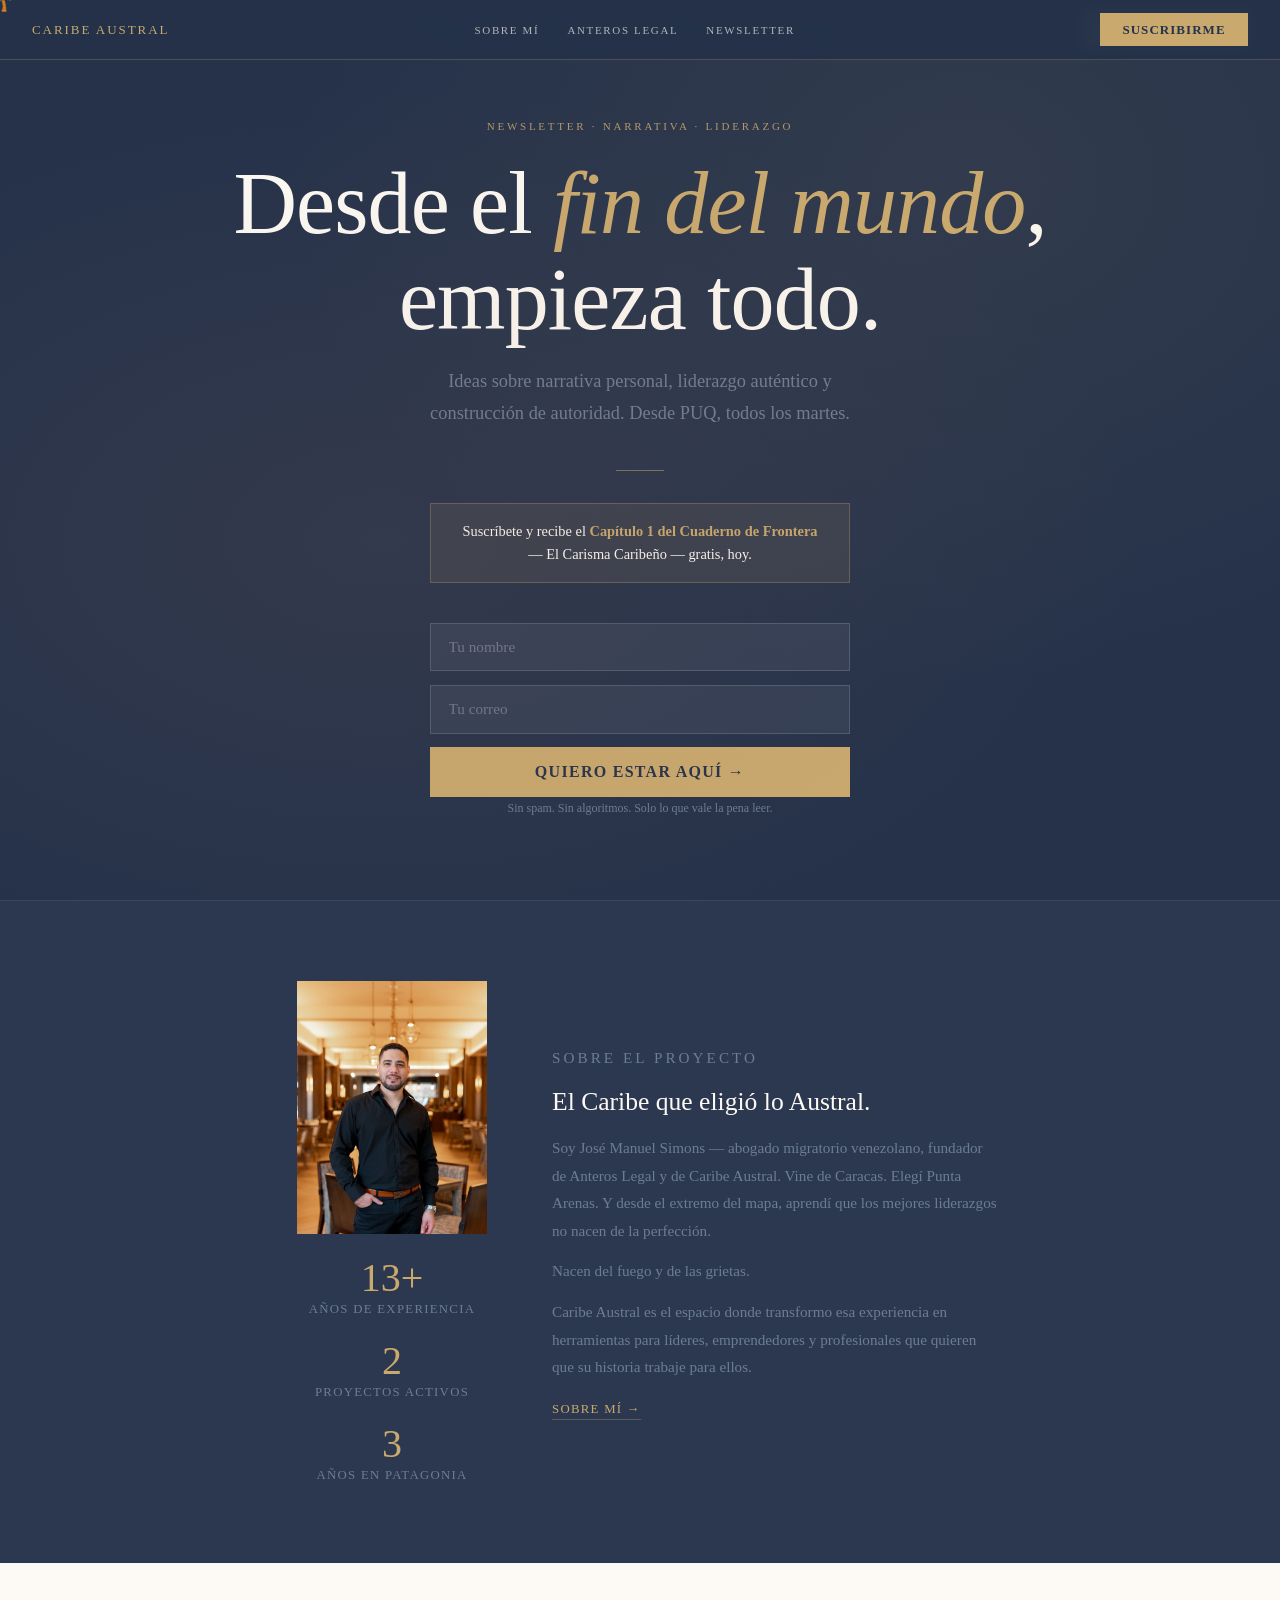
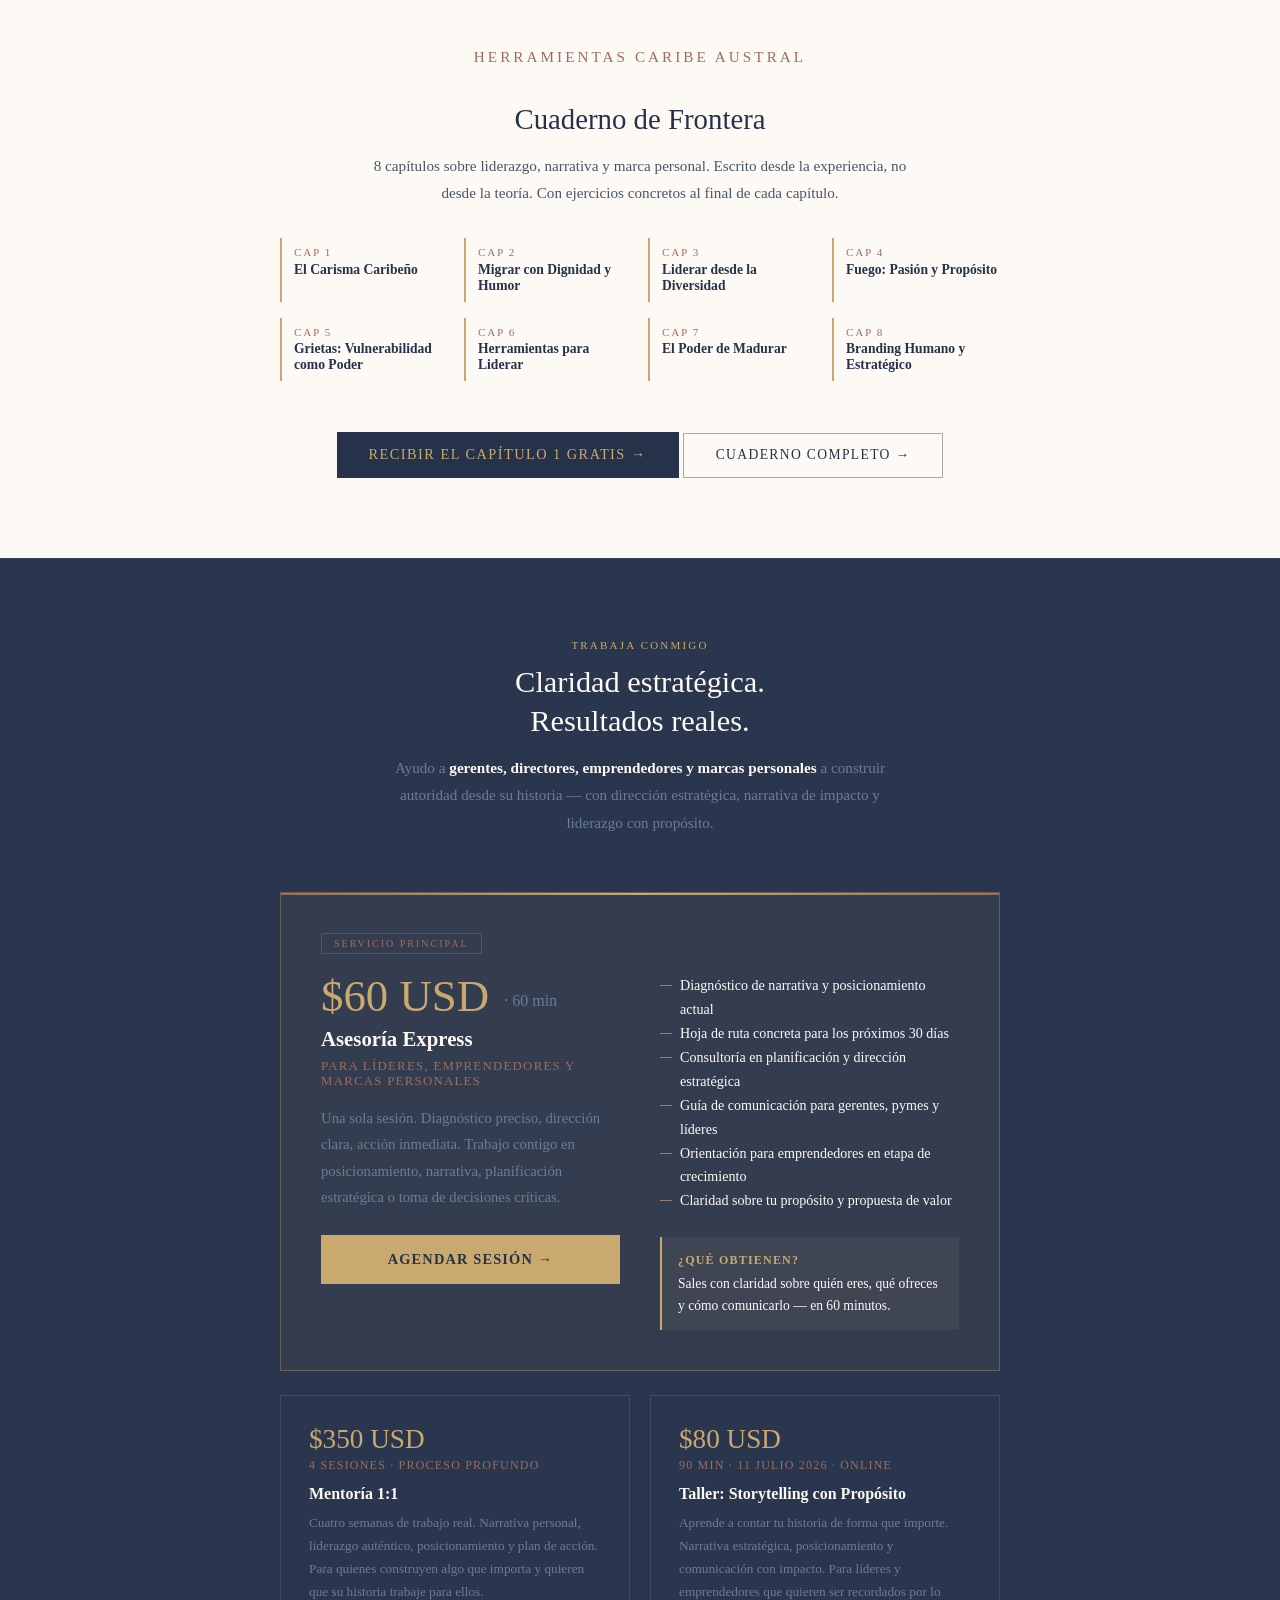
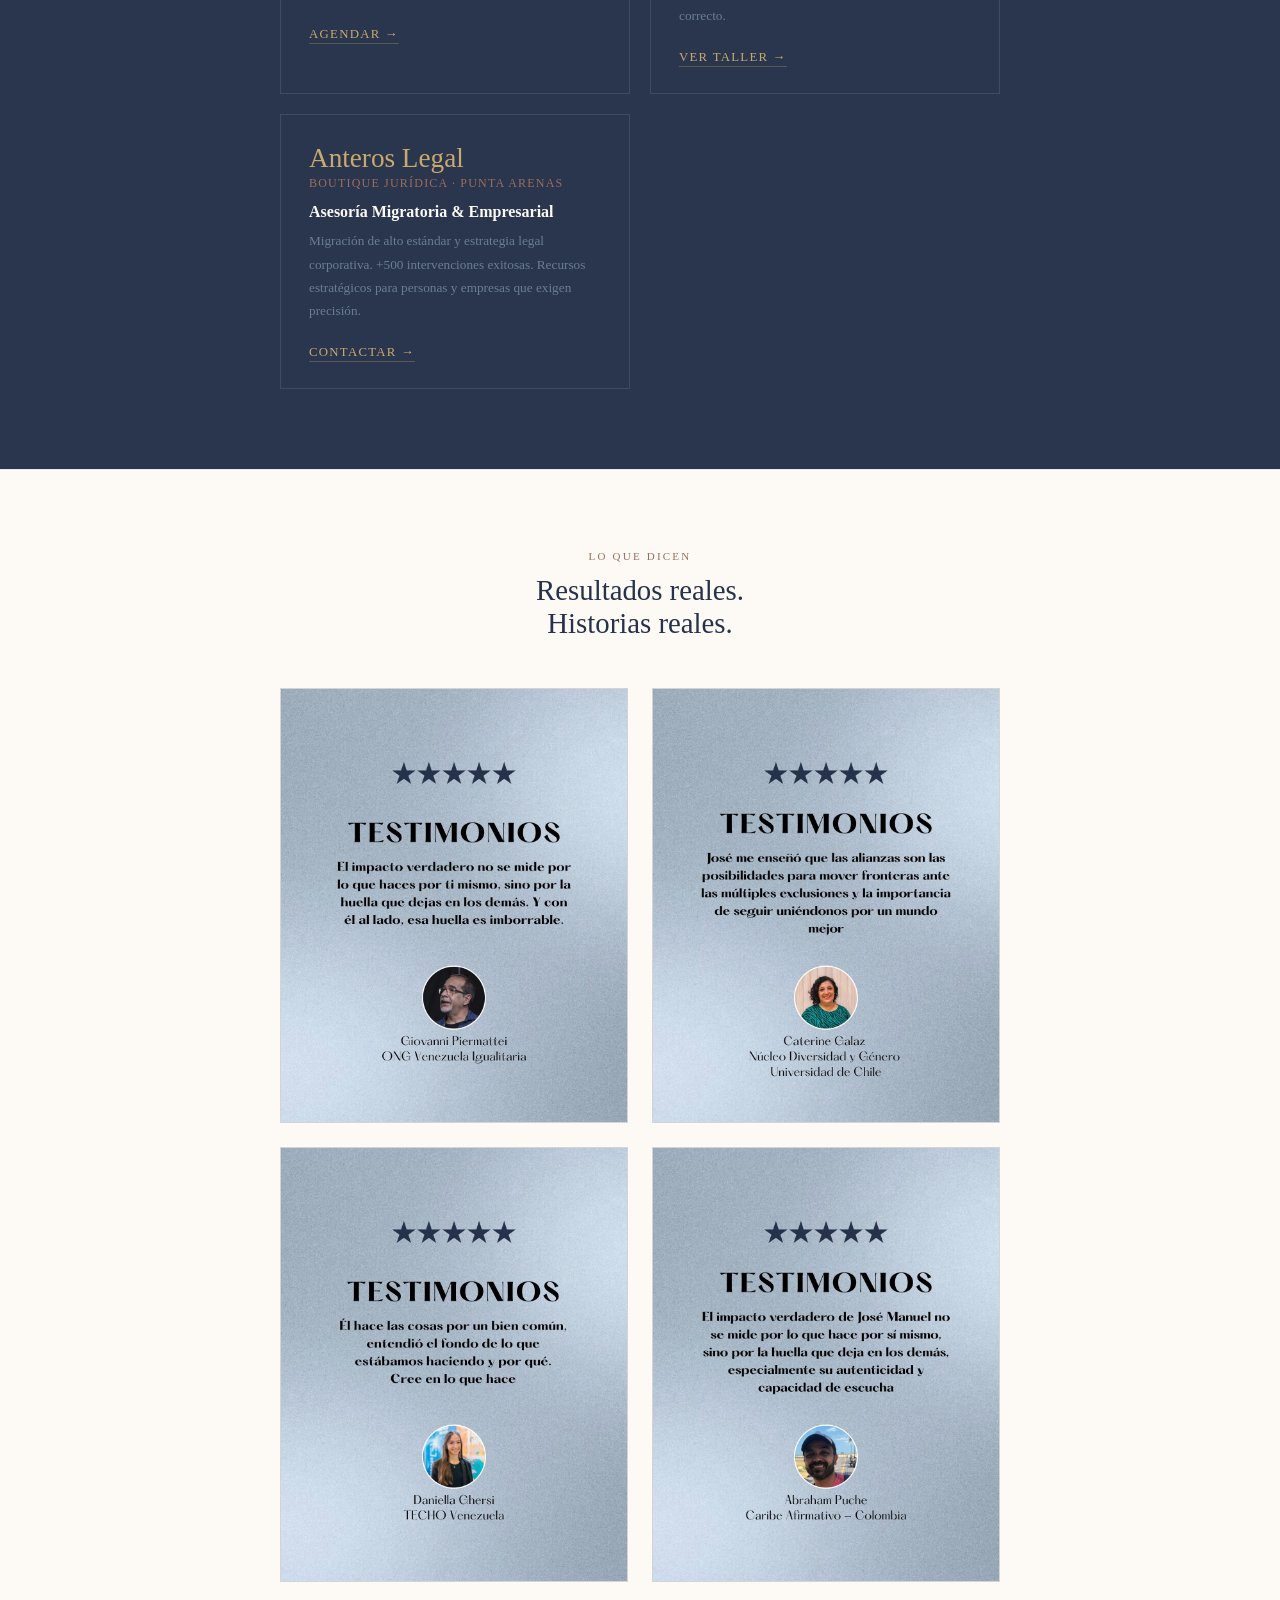
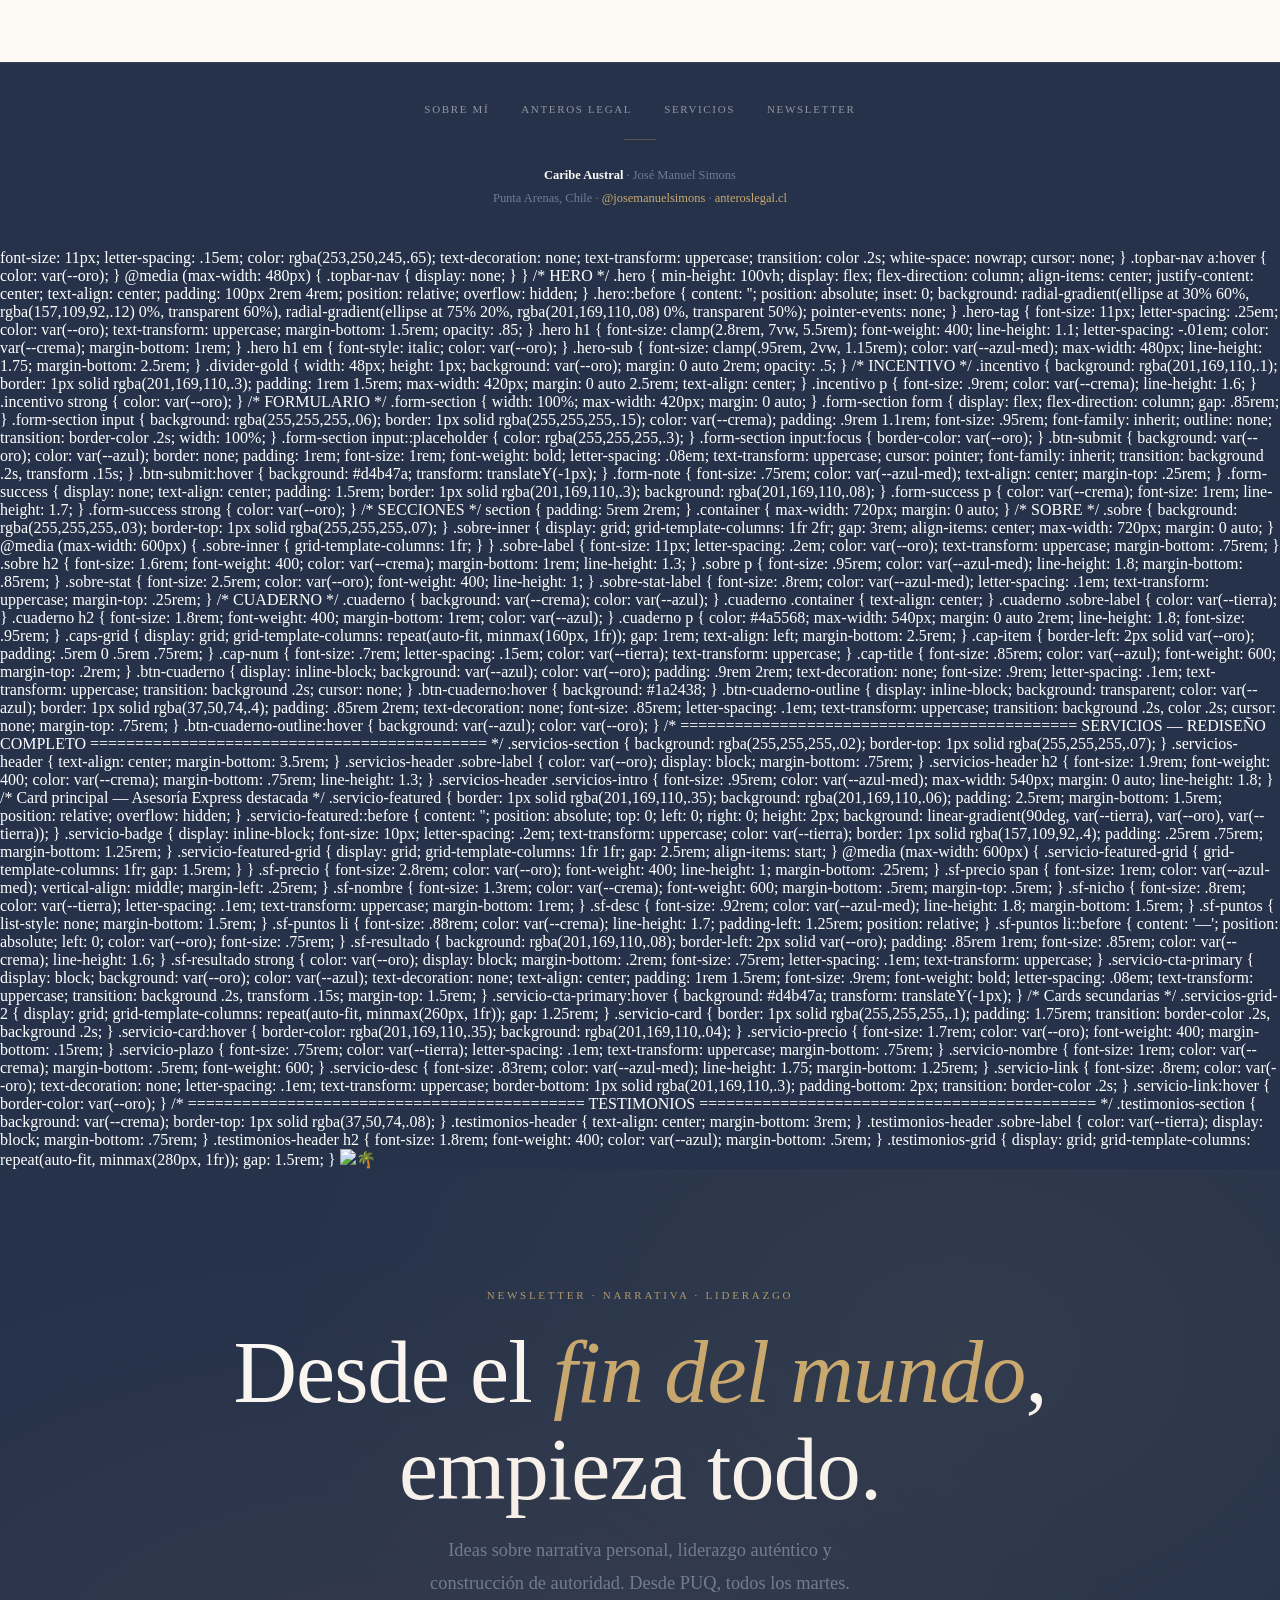
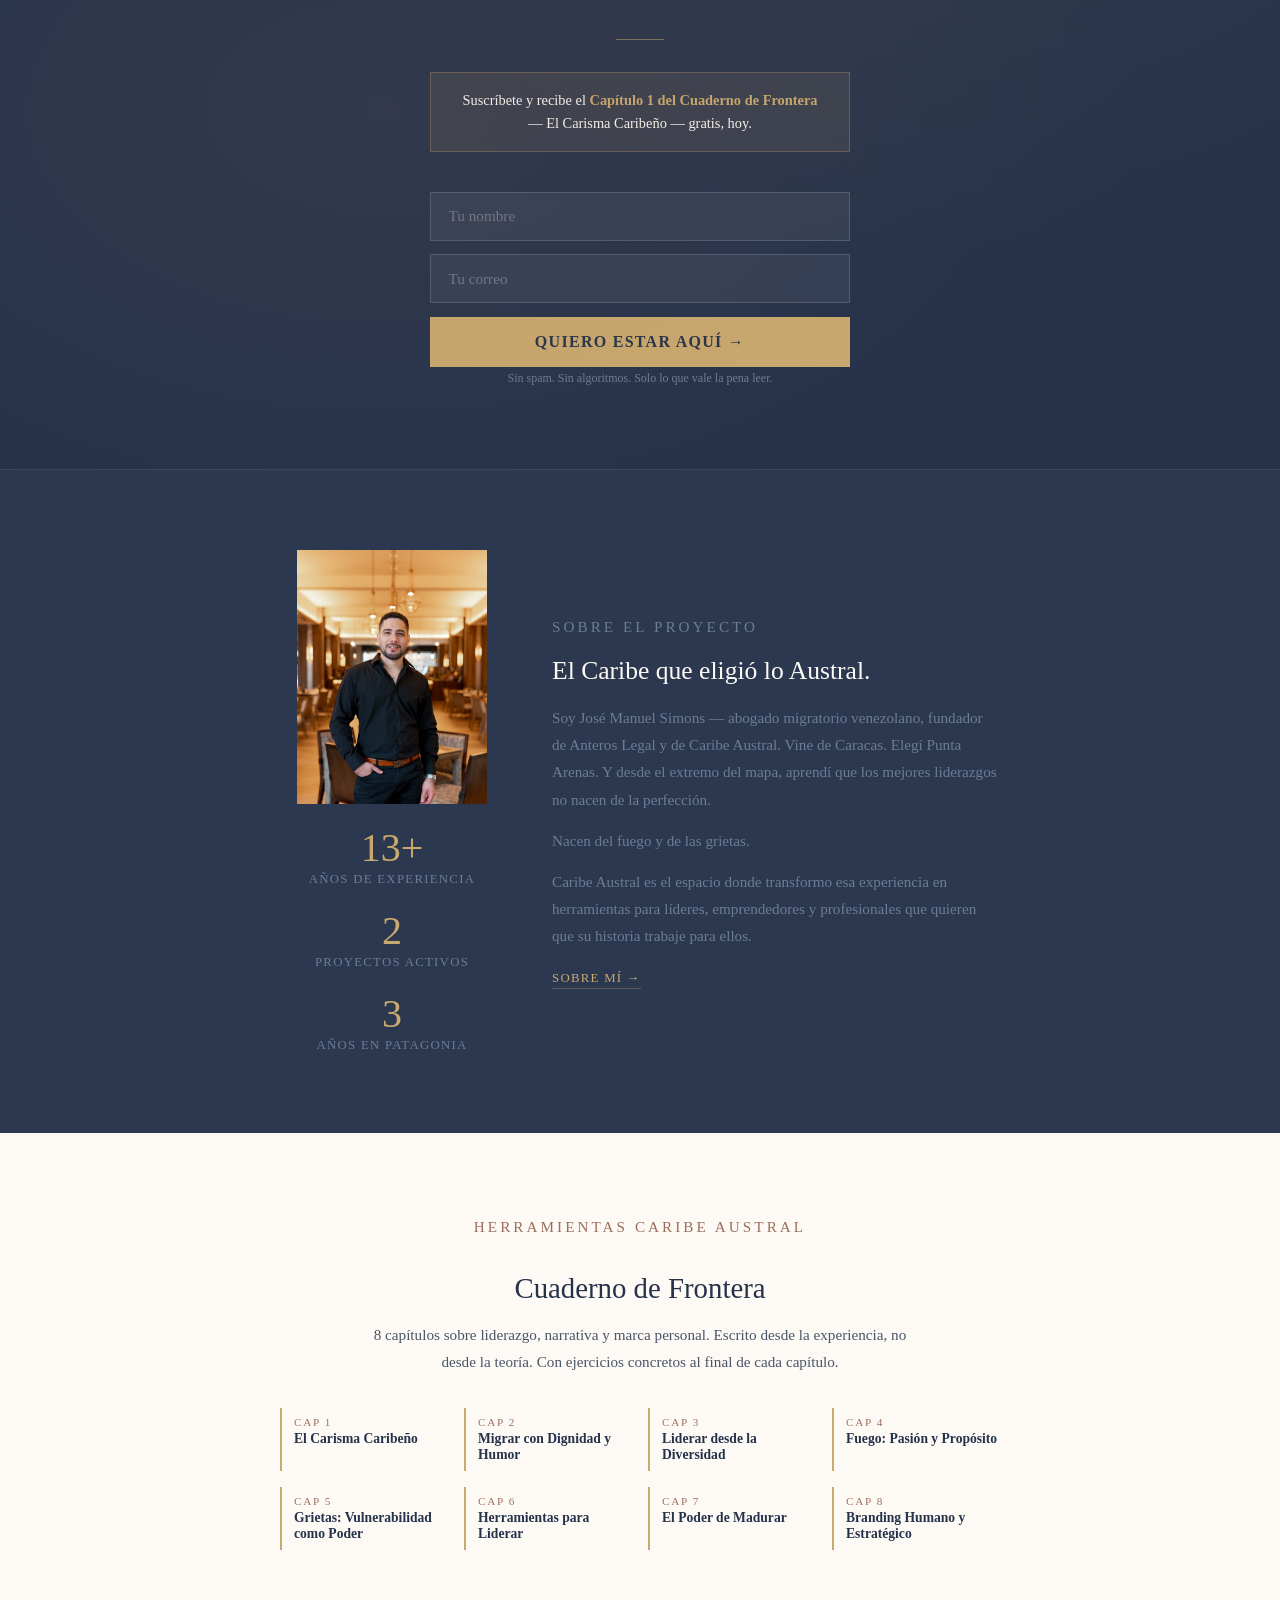
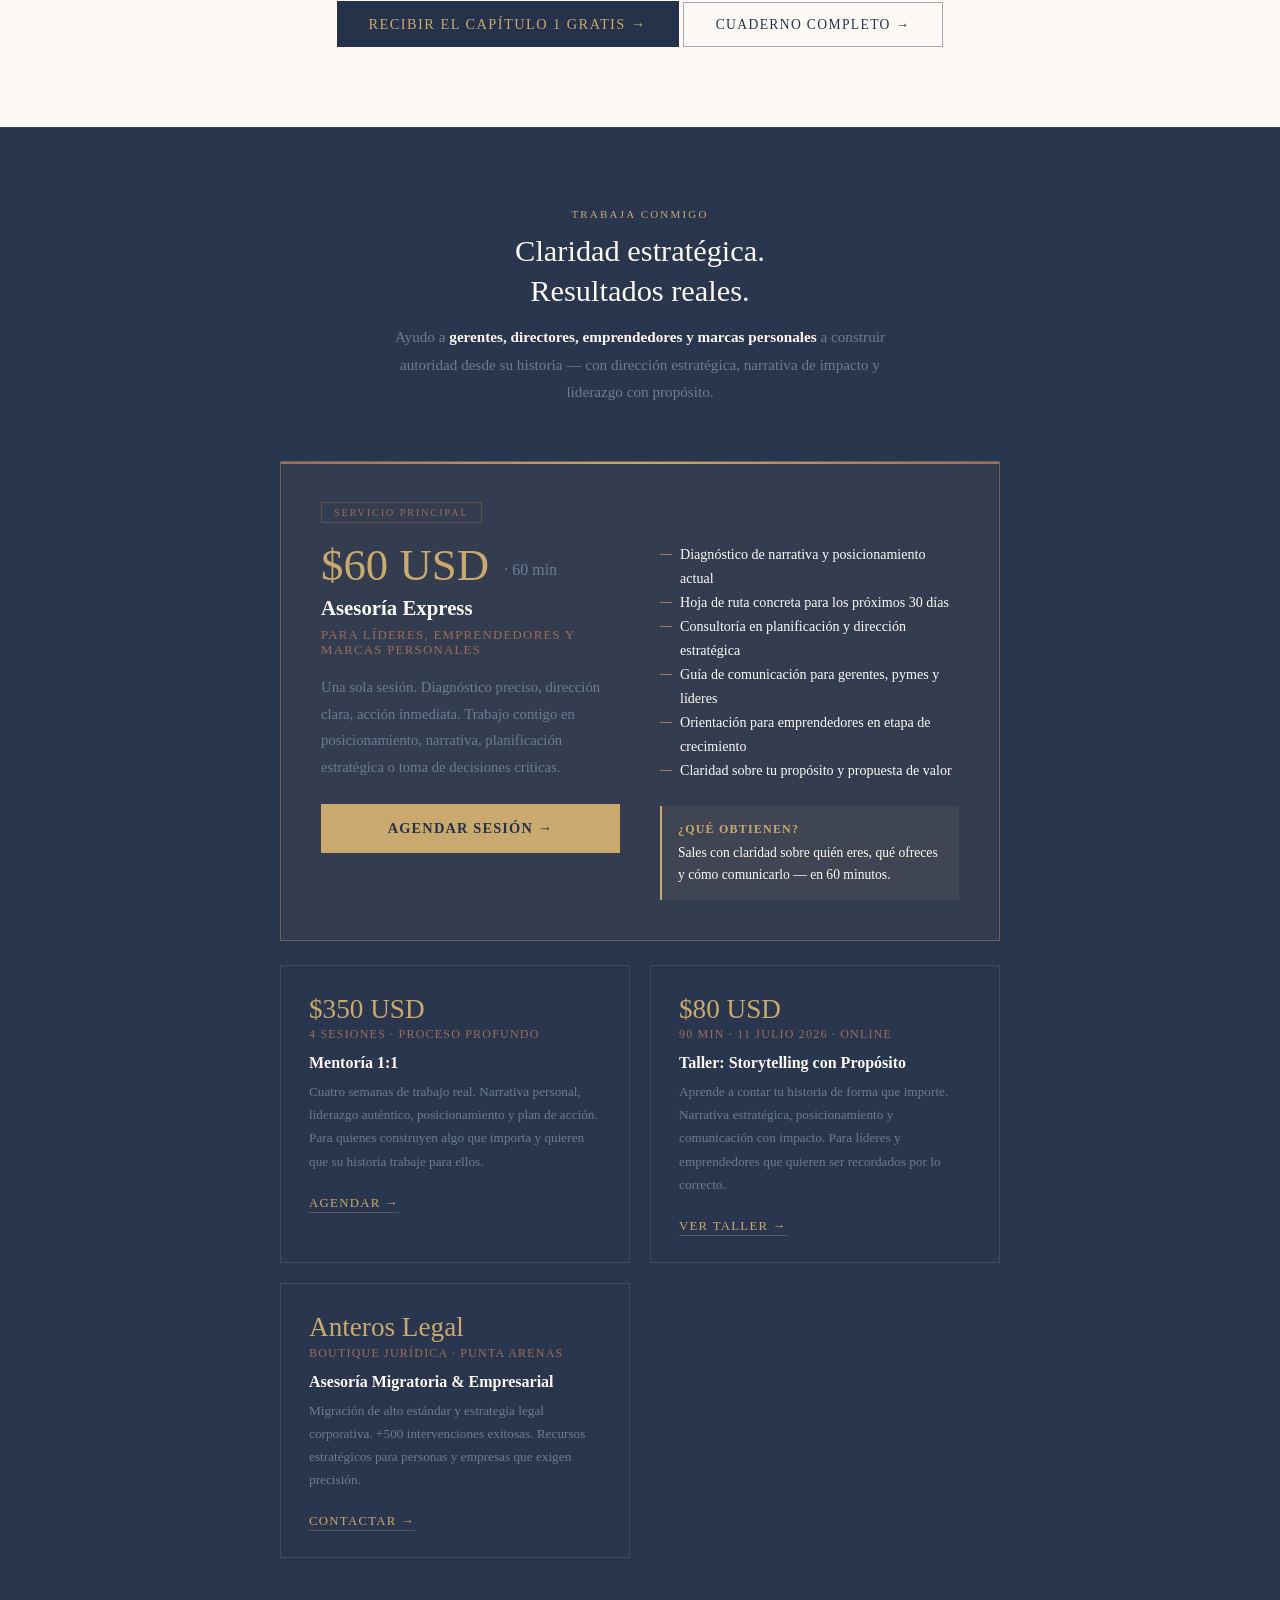
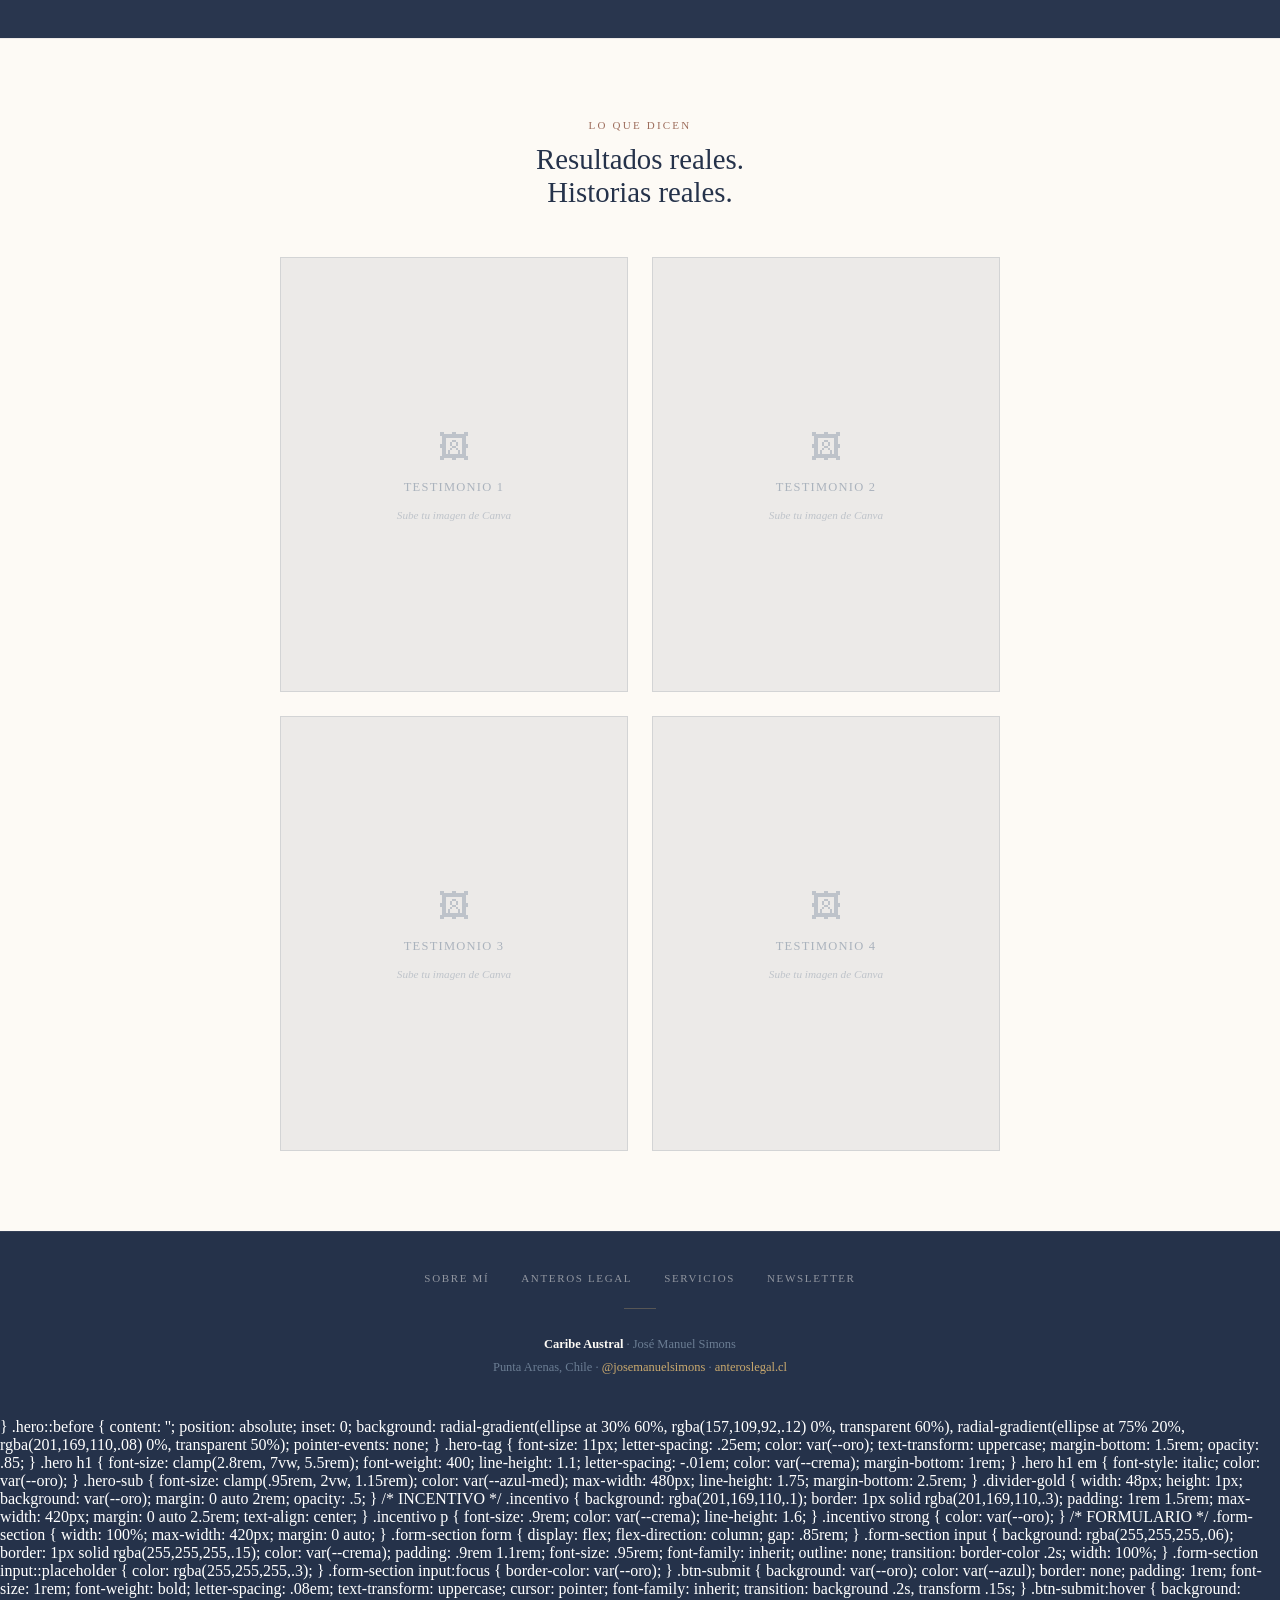
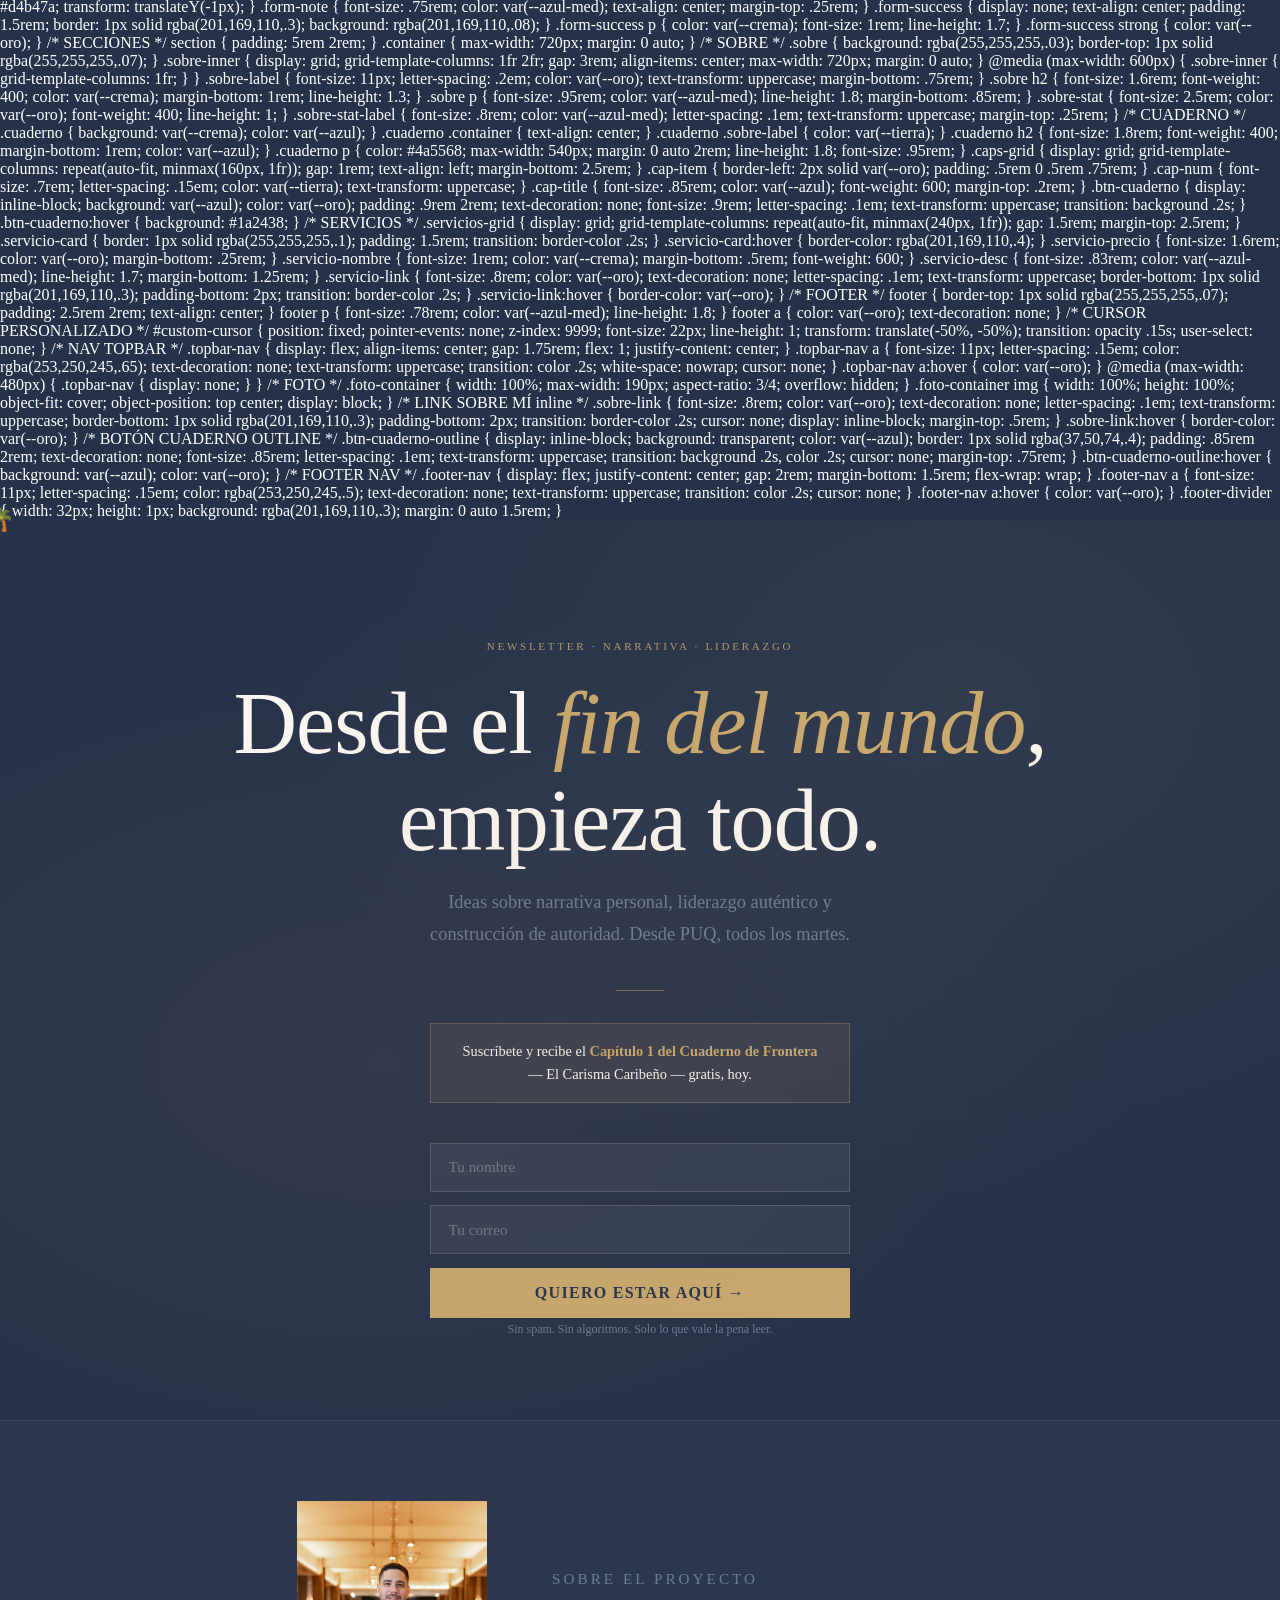
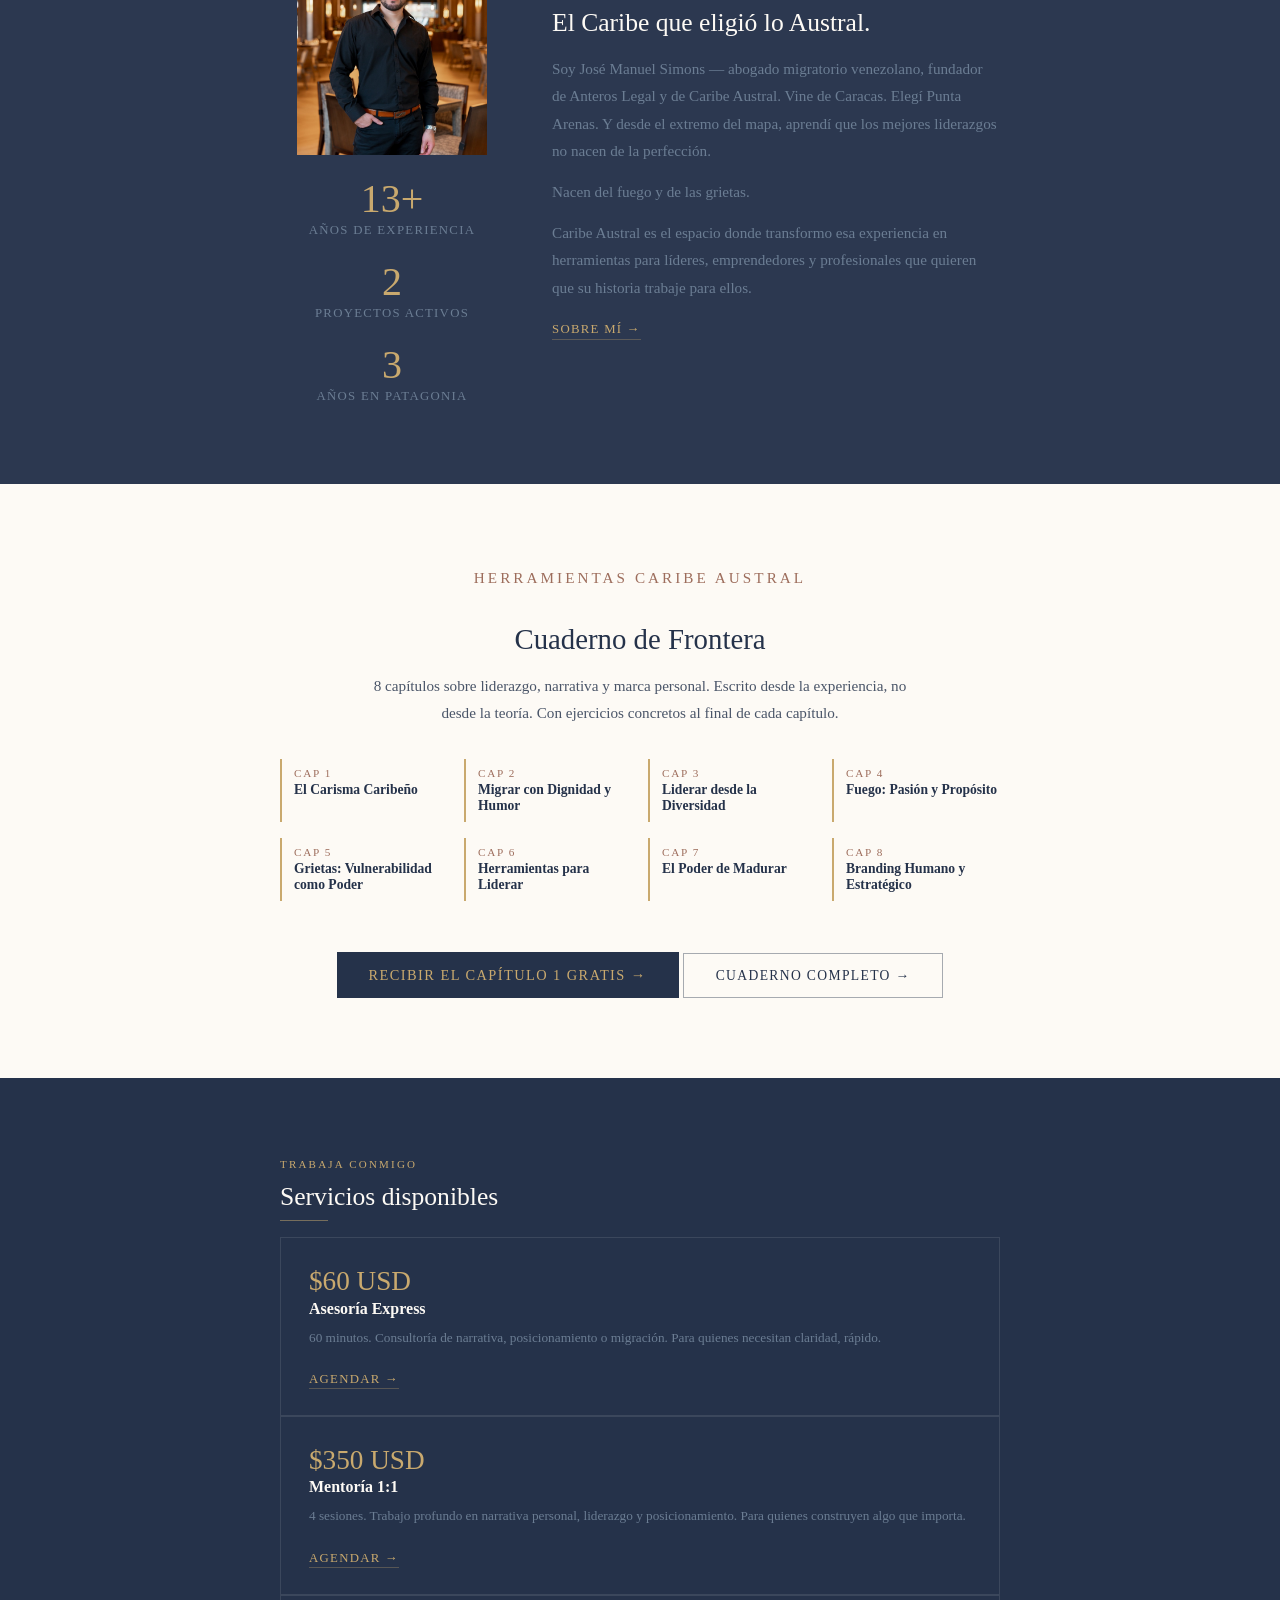
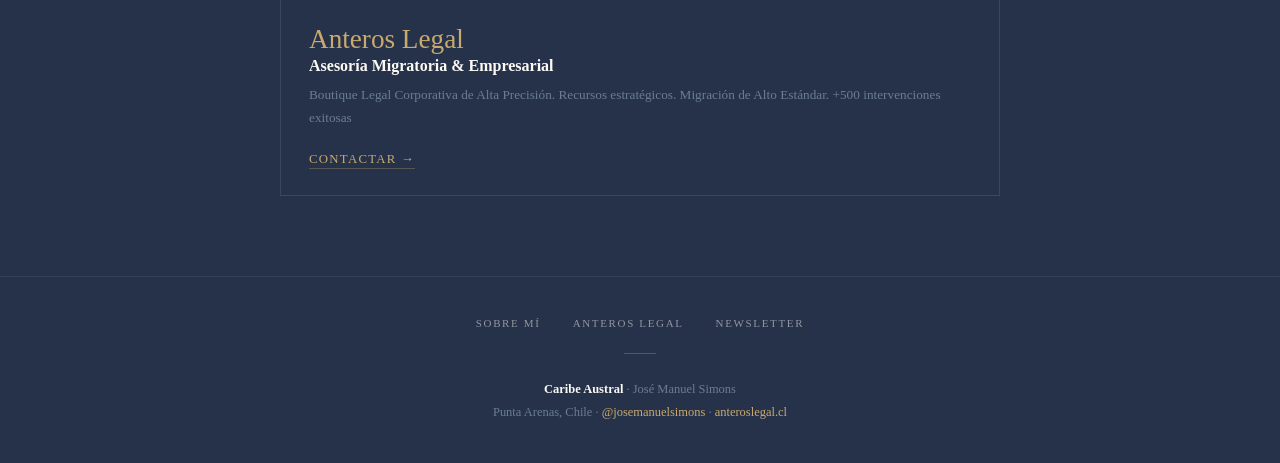
==== index.html @ c7899ace "Update index.html" ====
<!DOCTYPE html>
<html lang="es">
<head>
<meta charset="UTF-8">
<meta name="viewport" content="width=device-width, initial-scale=1.0">
<title>Caribe Austral — Desde el fin del mundo</title>
<style>
  :root {
    --azul: #25324a;
    --azul-med: #6b7d93;
    --tierra: #9d6d5c;
    --oro: #c9a96e;
    --crema: #FDFAF5;
    --blanco: #ffffff;
  }
  * { box-sizing: border-box; margin: 0; padding: 0; }
  html { scroll-behavior: smooth; }
  body {
    font-family: 'Georgia', 'Times New Roman', serif;
    background: var(--azul);
    color: var(--blanco);
    min-height: 100vh;
    cursor: none;
  }

  /* BARRA SUPERIOR FIJA */
  .topbar {
    position: fixed;
    top: 0; left: 0; right: 0;
    z-index: 100;
    background: rgba(37, 50, 74, 0.97);
    backdrop-filter: blur(8px);
    border-bottom: 1px solid rgba(201,169,110,0.25);
    display: flex;
    align-items: center;
    justify-content: space-between;
    padding: 0 2rem;
    height: 60px;
  }
  .topbar-brand {
    font-size: 13px;
    letter-spacing: .15em;
    color: var(--oro);
    text-transform: uppercase;
    font-family: 'Georgia', serif;
  }
  .topbar-btn {
    background: var(--oro);
    color: var(--azul);
    border: none;
    padding: .55rem 1.4rem;
    font-size: 13px;
    font-weight: bold;
    letter-spacing: .08em;
    text-transform: uppercase;
    cursor: pointer;
    text-decoration: none;
    transition: background .2s, transform .15s;
    display: inline-block;
  }
  .topbar-btn:hover { background: #d4b47a; transform: translateY(-1px); }

  /* NAV TOPBAR */
  .topbar-nav {
    display: flex;
    align-items: center;
    gap: 1.75rem;
    flex: 1;
    justify-content: center;
  }
  .topbar-nav a {
    font-size: 11px;
    letter-spacing: .15em;
    color: rgba(253,250,245,.65);
    text-decoration: none;
    text-transform: uppercase;
    transition: color .2s;
    white-space: nowrap;
    cursor: none;
  }
  .topbar-nav a:hover { color: var(--oro); }
  @media (max-width: 480px) { .topbar-nav { display: none; } }

  /* HERO */
  .hero {
    min-height: 100vh;
    display: flex;
    flex-direction: column;
    align-items: center;
    justify-content: center;
    text-align: center;
    padding: 100px 2rem 4rem;
    position: relative;
    overflow: hidden;
  }
  .hero::before {
    content: '';
    position: absolute;
    inset: 0;
    background: radial-gradient(ellipse at 30% 60%, rgba(157,109,92,.12) 0%, transparent 60%),
                radial-gradient(ellipse at 75% 20%, rgba(201,169,110,.08) 0%, transparent 50%);
    pointer-events: none;
  }
  .hero-tag {
    font-size: 11px;
    letter-spacing: .25em;
    color: var(--oro);
    text-transform: uppercase;
    margin-bottom: 1.5rem;
    opacity: .85;
  }
  .hero h1 {
    font-size: clamp(2.8rem, 7vw, 5.5rem);
    font-weight: 400;
    line-height: 1.1;
    letter-spacing: -.01em;
    color: var(--crema);
    margin-bottom: 1rem;
  }
  .hero h1 em {
    font-style: italic;
    color: var(--oro);
  }
  .hero-sub {
    font-size: clamp(.95rem, 2vw, 1.15rem);
    color: var(--azul-med);
    max-width: 480px;
    line-height: 1.75;
    margin-bottom: 2.5rem;
  }
  .divider-gold {
    width: 48px;
    height: 1px;
    background: var(--oro);
    margin: 0 auto 2rem;
    opacity: .5;
  }

  /* INCENTIVO */
  .incentivo {
    background: rgba(201,169,110,.1);
    border: 1px solid rgba(201,169,110,.3);
    padding: 1rem 1.5rem;
    max-width: 420px;
    margin: 0 auto 2.5rem;
    text-align: center;
  }
  .incentivo p {
    font-size: .9rem;
    color: var(--crema);
    line-height: 1.6;
  }
  .incentivo strong { color: var(--oro); }

  /* FORMULARIO */
  .form-section {
    width: 100%;
    max-width: 420px;
    margin: 0 auto;
  }
  .form-section form {
    display: flex;
    flex-direction: column;
    gap: .85rem;
  }
  .form-section input {
    background: rgba(255,255,255,.06);
    border: 1px solid rgba(255,255,255,.15);
    color: var(--crema);
    padding: .9rem 1.1rem;
    font-size: .95rem;
    font-family: inherit;
    outline: none;
    transition: border-color .2s;
    width: 100%;
  }
  .form-section input::placeholder { color: rgba(255,255,255,.3); }
  .form-section input:focus { border-color: var(--oro); }
  .btn-submit {
    background: var(--oro);
    color: var(--azul);
    border: none;
    padding: 1rem;
    font-size: 1rem;
    font-weight: bold;
    letter-spacing: .08em;
    text-transform: uppercase;
    cursor: pointer;
    font-family: inherit;
    transition: background .2s, transform .15s;
  }
  .btn-submit:hover { background: #d4b47a; transform: translateY(-1px); }
  .form-note {
    font-size: .75rem;
    color: var(--azul-med);
    text-align: center;
    margin-top: .25rem;
  }
  .form-success {
    display: none;
    text-align: center;
    padding: 1.5rem;
    border: 1px solid rgba(201,169,110,.3);
    background: rgba(201,169,110,.08);
  }
  .form-success p { color: var(--crema); font-size: 1rem; line-height: 1.7; }
  .form-success strong { color: var(--oro); }

  /* SECCIONES */
  section { padding: 5rem 2rem; }
  .container { max-width: 720px; margin: 0 auto; }

  /* SOBRE */
  .sobre {
    background: rgba(255,255,255,.03);
    border-top: 1px solid rgba(255,255,255,.07);
  }
  .sobre-inner {
    display: grid;
    grid-template-columns: 1fr 2fr;
    gap: 3rem;
    align-items: center;
    max-width: 720px;
    margin: 0 auto;
  }
  @media (max-width: 600px) { .sobre-inner { grid-template-columns: 1fr; } }
  .sobre-label {
    font-size: 11px;
    letter-spacing: .2em;
    color: var(--oro);
    text-transform: uppercase;
    margin-bottom: .75rem;
  }
  .sobre h2 { font-size: 1.6rem; font-weight: 400; color: var(--crema); margin-bottom: 1rem; line-height: 1.3; }
  .sobre p { font-size: .95rem; color: var(--azul-med); line-height: 1.8; margin-bottom: .85rem; }
  .sobre-stat { font-size: 2.5rem; color: var(--oro); font-weight: 400; line-height: 1; }
  .sobre-stat-label { font-size: .8rem; color: var(--azul-med); letter-spacing: .1em; text-transform: uppercase; margin-top: .25rem; }

  /* CUADERNO */
  .cuaderno {
    background: var(--crema);
    color: var(--azul);
  }
  .cuaderno .container { text-align: center; }
  .cuaderno .sobre-label { color: var(--tierra); }
  .cuaderno h2 { font-size: 1.8rem; font-weight: 400; margin-bottom: 1rem; color: var(--azul); }
  .cuaderno p { color: #4a5568; max-width: 540px; margin: 0 auto 2rem; line-height: 1.8; font-size: .95rem; }
  .caps-grid {
    display: grid;
    grid-template-columns: repeat(auto-fit, minmax(160px, 1fr));
    gap: 1rem;
    text-align: left;
    margin-bottom: 2.5rem;
  }
  .cap-item {
    border-left: 2px solid var(--oro);
    padding: .5rem 0 .5rem .75rem;
  }
  .cap-num { font-size: .7rem; letter-spacing: .15em; color: var(--tierra); text-transform: uppercase; }
  .cap-title { font-size: .85rem; color: var(--azul); font-weight: 600; margin-top: .2rem; }
  .btn-cuaderno {
    display: inline-block;
    background: var(--azul);
    color: var(--oro);
    padding: .9rem 2rem;
    text-decoration: none;
    font-size: .9rem;
    letter-spacing: .1em;
    text-transform: uppercase;
    transition: background .2s;
    cursor: none;
  }
  .btn-cuaderno:hover { background: #1a2438; }
  .btn-cuaderno-outline {
    display: inline-block;
    background: transparent;
    color: var(--azul);
    border: 1px solid rgba(37,50,74,.4);
    padding: .85rem 2rem;
    text-decoration: none;
    font-size: .85rem;
    letter-spacing: .1em;
    text-transform: uppercase;
    transition: background .2s, color .2s;
    cursor: none;
    margin-top: .75rem;
  }
  .btn-cuaderno-outline:hover { background: var(--azul); color: var(--oro); }

  /* ============================================
     SERVICIOS — REDISEÑO COMPLETO
     ============================================ */
  .servicios-section {
    background: rgba(255,255,255,.02);
    border-top: 1px solid rgba(255,255,255,.07);
  }
  .servicios-header {
    text-align: center;
    margin-bottom: 3.5rem;
  }
  .servicios-header .sobre-label { color: var(--oro); display: block; margin-bottom: .75rem; }
  .servicios-header h2 {
    font-size: 1.9rem;
    font-weight: 400;
    color: var(--crema);
    margin-bottom: .75rem;
    line-height: 1.3;
  }
  .servicios-header .servicios-intro {
    font-size: .95rem;
    color: var(--azul-med);
    max-width: 540px;
    margin: 0 auto;
    line-height: 1.8;
  }

  /* Card principal — Asesoría Express destacada */
  .servicio-featured {
    border: 1px solid rgba(201,169,110,.35);
    background: rgba(201,169,110,.06);
    padding: 2.5rem;
    margin-bottom: 1.5rem;
    position: relative;
    overflow: hidden;
  }
  .servicio-featured::before {
    content: '';
    position: absolute;
    top: 0; left: 0; right: 0;
    height: 2px;
    background: linear-gradient(90deg, var(--tierra), var(--oro), var(--tierra));
  }
  .servicio-badge {
    display: inline-block;
    font-size: 10px;
    letter-spacing: .2em;
    text-transform: uppercase;
    color: var(--tierra);
    border: 1px solid rgba(157,109,92,.4);
    padding: .25rem .75rem;
    margin-bottom: 1.25rem;
  }
  .servicio-featured-grid {
    display: grid;
    grid-template-columns: 1fr 1fr;
    gap: 2.5rem;
    align-items: start;
  }
  @media (max-width: 600px) { .servicio-featured-grid { grid-template-columns: 1fr; gap: 1.5rem; } }

  .sf-precio {
    font-size: 2.8rem;
    color: var(--oro);
    font-weight: 400;
    line-height: 1;
    margin-bottom: .25rem;
  }
  .sf-precio span {
    font-size: 1rem;
    color: var(--azul-med);
    vertical-align: middle;
    margin-left: .25rem;
  }
  .sf-nombre {
    font-size: 1.3rem;
    color: var(--crema);
    font-weight: 600;
    margin-bottom: .5rem;
    margin-top: .5rem;
  }
  .sf-nicho {
    font-size: .8rem;
    color: var(--tierra);
    letter-spacing: .1em;
    text-transform: uppercase;
    margin-bottom: 1rem;
  }
  .sf-desc {
    font-size: .92rem;
    color: var(--azul-med);
    line-height: 1.8;
    margin-bottom: 1.5rem;
  }
  .sf-puntos {
    list-style: none;
    margin-bottom: 1.5rem;
  }
  .sf-puntos li {
    font-size: .88rem;
    color: var(--crema);
    line-height: 1.7;
    padding-left: 1.25rem;
    position: relative;
  }
  .sf-puntos li::before {
    content: '—';
    position: absolute;
    left: 0;
    color: var(--oro);
    font-size: .75rem;
  }
  .sf-resultado {
    background: rgba(201,169,110,.08);
    border-left: 2px solid var(--oro);
    padding: .85rem 1rem;
    font-size: .85rem;
    color: var(--crema);
    line-height: 1.6;
  }
  .sf-resultado strong { color: var(--oro); display: block; margin-bottom: .2rem; font-size: .75rem; letter-spacing: .1em; text-transform: uppercase; }

  .servicio-cta-primary {
    display: block;
    background: var(--oro);
    color: var(--azul);
    text-decoration: none;
    text-align: center;
    padding: 1rem 1.5rem;
    font-size: .9rem;
    font-weight: bold;
    letter-spacing: .08em;
    text-transform: uppercase;
    transition: background .2s, transform .15s;
    margin-top: 1.5rem;
  }
  .servicio-cta-primary:hover { background: #d4b47a; transform: translateY(-1px); }

  /* Cards secundarias */
  .servicios-grid-2 {
    display: grid;
    grid-template-columns: repeat(auto-fit, minmax(260px, 1fr));
    gap: 1.25rem;
  }
  .servicio-card {
    border: 1px solid rgba(255,255,255,.1);
    padding: 1.75rem;
    transition: border-color .2s, background .2s;
  }
  .servicio-card:hover {
    border-color: rgba(201,169,110,.35);
    background: rgba(201,169,110,.04);
  }
  .servicio-precio {
    font-size: 1.7rem;
    color: var(--oro);
    font-weight: 400;
    margin-bottom: .15rem;
  }
  .servicio-plazo {
    font-size: .75rem;
    color: var(--tierra);
    letter-spacing: .1em;
    text-transform: uppercase;
    margin-bottom: .75rem;
  }
  .servicio-nombre {
    font-size: 1rem;
    color: var(--crema);
    margin-bottom: .5rem;
    font-weight: 600;
  }
  .servicio-desc {
    font-size: .83rem;
    color: var(--azul-med);
    line-height: 1.75;
    margin-bottom: 1.25rem;
  }
  .servicio-link {
    font-size: .8rem;
    color: var(--oro);
    text-decoration: none;
    letter-spacing: .1em;
    text-transform: uppercase;
    border-bottom: 1px solid rgba(201,169,110,.3);
    padding-bottom: 2px;
    transition: border-color .2s;
  }
  .servicio-link:hover { border-color: var(--oro); }

  /* ============================================
     TESTIMONIOS
     ============================================ */
  .testimonios-section {
    background: var(--crema);
    border-top: 1px solid rgba(37,50,74,.08);
  }
  .testimonios-header {
    text-align: center;
    margin-bottom: 3rem;
  }
  .testimonios-header .sobre-label { color: var(--tierra); display: block; margin-bottom: .75rem; }
  .testimonios-header h2 {
    font-size: 1.8rem;
    font-weight: 400;
    color: var(--azul);
    margin-bottom: .5rem;
  }
  .testimonios-grid {
    display: grid;
    grid-template-columns: repeat(auto-fit, minmax(280px, 1fr));
    gap: 1.5rem;
  }
  /* Testimonio con imagen (sube tu imagen de Canva aquí) */
  .testimonio-img {
    position: relative;
    overflow: hidden;
    aspect-ratio: 4/5;
    background: rgba(37,50,74,.08);
    border: 1px solid rgba(37,50,74,.12);
    display: flex;
    align-items: center;
    justify-content: center;
  }
  .testimonio-img img {
    width: 100%;
    height: 100%;
    object-fit: cover;
    display: block;
  }
  /* Placeholder para cuando no hay imagen cargada */
  .testimonio-placeholder {
    display: flex;
    flex-direction: column;
    align-items: center;
    justify-content: center;
    gap: .75rem;
    padding: 2rem;
    text-align: center;
    color: var(--azul-med);
    width: 100%;
    height: 100%;
    min-height: 320px;
  }
  .testimonio-placeholder .ph-icon {
    font-size: 2rem;
    opacity: .35;
  }
  .testimonio-placeholder .ph-text {
    font-size: .78rem;
    letter-spacing: .1em;
    text-transform: uppercase;
    opacity: .5;
    max-width: 140px;
    line-height: 1.5;
  }
  .testimonio-placeholder .ph-sub {
    font-size: .7rem;
    opacity: .35;
    font-style: italic;
  }

  /* ============================================
     FOOTER
     ============================================ */
  footer {
    border-top: 1px solid rgba(255,255,255,.07);
    padding: 2.5rem 2rem;
    text-align: center;
  }
  footer p { font-size: .78rem; color: var(--azul-med); line-height: 1.8; }
  footer a { color: var(--oro); text-decoration: none; }
  .footer-nav {
    display: flex;
    justify-content: center;
    gap: 2rem;
    margin-bottom: 1.5rem;
    flex-wrap: wrap;
  }
  .footer-nav a {
    font-size: 11px;
    letter-spacing: .15em;
    color: rgba(253,250,245,.5);
    text-decoration: none;
    text-transform: uppercase;
    transition: color .2s;
    cursor: none;
  }
  .footer-nav a:hover { color: var(--oro); }
  .footer-divider { width: 32px; height: 1px; background: rgba(201,169,110,.3); margin: 0 auto 1.5rem; }

  /* CURSOR PERSONALIZADO */
  #custom-cursor {
    position: fixed;
    pointer-events: none;
    z-index: 9999;
    font-size: 22px;
    line-height: 1;
    transform: translate(-50%, -50%);
    transition: opacity .15s;
    user-select: none;
  }

  /* FOTO */
  .foto-container {
    width: 100%;
    max-width: 190px;
    aspect-ratio: 3/4;
    overflow: hidden;
  }
  .foto-container img {
    width: 100%;
    height: 100%;
    object-fit: cover;
    object-position: top center;
    display: block;
  }

  /* LINK SOBRE MÍ inline */
  .sobre-link {
    font-size: .8rem;
    color: var(--oro);
    text-decoration: none;
    letter-spacing: .1em;
    text-transform: uppercase;
    border-bottom: 1px solid rgba(201,169,110,.3);
    padding-bottom: 2px;
    transition: border-color .2s;
    cursor: none;
    display: inline-block;
    margin-top: .5rem;
  }
  .sobre-link:hover { border-color: var(--oro); }
</style>
</head>
<body>

<!-- CURSOR PERSONALIZADO -->
<div id="custom-cursor">🌴</div>

<!-- BARRA SUPERIOR FIJA CON CTA -->
<nav class="topbar">
  <span class="topbar-brand">Caribe Austral</span>
  <div class="topbar-nav">
    <a href="https://josemanuelsimons.github.io/sobre-mi.html" target="_blank">Sobre mí</a>
    <a href="https://anteroslegal.cl" target="_blank">Anteros Legal</a>
    <a href="#servicios" class="nav-scroll">Servicios</a>
    <a href="#suscribirse" class="nav-scroll">Newsletter</a>
  </div>
  <a href="#servicios" class="topbar-btn nav-scroll">Trabajemos →</a>
</nav>

<!-- HERO -->
<section class="hero">
  <p class="hero-tag">Newsletter · Narrativa · Liderazgo</p>
  <h1>Desde el <em>fin del mundo</em>,<br>empieza todo.</h1>
  <p class="hero-sub">Ideas sobre narrativa personal, liderazgo auténtico y construcción de autoridad. Desde PUQ, todos los martes.</p>
  <div class="divider-gold"></div>

  <!-- INCENTIVO -->
  <div class="incentivo">
    <p>Suscríbete y recibe el <strong>Capítulo 1 del Cuaderno de Frontera</strong> — El Carisma Caribeño — gratis, hoy.</p>
  </div>

  <!-- FORMULARIO -->
  <div class="form-section" id="suscribirse">
    <form id="form-ca" novalidate>
      <input type="text" id="nombre" name="nombre" placeholder="Tu nombre" autocomplete="given-name" required>
      <input type="email" id="email" name="email" placeholder="Tu correo" autocomplete="email" required>
      <button type="submit" class="btn-submit">Quiero estar aquí →</button>
    </form>
    <p class="form-note">Sin spam. Sin algoritmos. Solo lo que vale la pena leer.</p>
    <div class="form-success" id="success">
      <p><strong>Ya estás aquí.</strong><br>Revisa tu correo — el Capítulo 1 está en camino.<br>El newsletter empieza el <strong>19 de mayo</strong>, todos los martes.</p>
    </div>
  </div>
</section>

<!-- SOBRE -->
<section class="sobre" id="sobre-mi">
  <div class="sobre-inner">
    <div style="display:flex;flex-direction:column;gap:1.5rem;align-items:center;">
      <div class="foto-container">
        <img
          src="img/sesion.jpg"
          alt="José Manuel Simons"
          loading="lazy"
        >
      </div>
      <div style="text-align:center;">
        <div class="sobre-stat">13+</div>
        <div class="sobre-stat-label">años de experiencia</div>
      </div>
      <div style="text-align:center;">
        <div class="sobre-stat">2</div>
        <div class="sobre-stat-label">proyectos activos</div>
      </div>
      <div style="text-align:center;">
        <div class="sobre-stat">3</div>
        <div class="sobre-stat-label">años en Patagonia</div>
      </div>
    </div>
    <div>
      <p class="sobre-label">Sobre el proyecto</p>
      <h2>El Caribe que eligió lo Austral.</h2>
      <p>Soy José Manuel Simons — abogado migratorio venezolano, fundador de Anteros Legal y de Caribe Austral. Vine de Caracas. Elegí Punta Arenas. Y desde el extremo del mapa, aprendí que los mejores liderazgos no nacen de la perfección.</p>
      <p>Nacen del fuego y de las grietas.</p>
      <p>Caribe Austral es el espacio donde transformo esa experiencia en herramientas para líderes, emprendedores y profesionales que quieren que su historia trabaje para ellos.</p>
      <a href="https://josemanuelsimons.github.io/sobre-mi.html" target="_blank" class="sobre-link">Sobre mí →</a>
    </div>
  </div>
</section>

<!-- CUADERNO -->
<section class="cuaderno">
  <div class="container">
    <p class="sobre-label">Herramientas Caribe Austral</p>
    <h2>Cuaderno de Frontera</h2>
    <p>8 capítulos sobre liderazgo, narrativa y marca personal. Escrito desde la experiencia, no desde la teoría. Con ejercicios concretos al final de cada capítulo.</p>
    <div class="caps-grid">
      <div class="cap-item"><div class="cap-num">Cap 1</div><div class="cap-title">El Carisma Caribeño</div></div>
      <div class="cap-item"><div class="cap-num">Cap 2</div><div class="cap-title">Migrar con Dignidad y Humor</div></div>
      <div class="cap-item"><div class="cap-num">Cap 3</div><div class="cap-title">Liderar desde la Diversidad</div></div>
      <div class="cap-item"><div class="cap-num">Cap 4</div><div class="cap-title">Fuego: Pasión y Propósito</div></div>
      <div class="cap-item"><div class="cap-num">Cap 5</div><div class="cap-title">Grietas: Vulnerabilidad como Poder</div></div>
      <div class="cap-item"><div class="cap-num">Cap 6</div><div class="cap-title">Herramientas para Liderar</div></div>
      <div class="cap-item"><div class="cap-num">Cap 7</div><div class="cap-title">El Poder de Madurar</div></div>
      <div class="cap-item"><div class="cap-num">Cap 8</div><div class="cap-title">Branding Humano y Estratégico</div></div>
    </div>
    <a href="#suscribirse" class="btn-cuaderno nav-scroll">Recibir el Capítulo 1 gratis →</a>
    <a href="https://josemanuelsimons.gumroad.com/l/xqfcqt" target="_blank" class="btn-cuaderno-outline">Cuaderno Completo →</a>
  </div>
</section>

<!-- ============================================================
     SERVICIOS — SECCIÓN REDISEÑADA
     ============================================================ -->
<section class="servicios-section" id="servicios">
  <div class="container">

    <div class="servicios-header">
      <span class="sobre-label">Trabaja conmigo</span>
      <h2>Claridad estrat&eacute;gica.<br>Resultados reales.</h2>
      <p class="servicios-intro">Ayudo a <strong style="color:var(--crema)">gerentes, directores, emprendedores y marcas personales</strong> a construir autoridad desde su historia — con dirección estratégica, narrativa de impacto y liderazgo con propósito.</p>
    </div>

    <!-- SERVICIO DESTACADO: ASESORÍA EXPRESS -->
    <div class="servicio-featured">
      <span class="servicio-badge">Servicio principal</span>
      <div class="servicio-featured-grid">
        <div>
          <div class="sf-precio">$60 USD <span>· 60 min</span></div>
          <div class="sf-nombre">Asesoría Express</div>
          <div class="sf-nicho">Para líderes, emprendedores y marcas personales</div>
          <div class="sf-desc">
            Una sola sesión. Diagnóstico preciso, dirección clara, acción inmediata. Trabajo contigo en posicionamiento, narrativa, planificación estratégica o toma de decisiones críticas.
          </div>
          <a href="https://calendly.com/josemanuelsimons/asesoria-express-caribe-austral" target="_blank" class="servicio-cta-primary">Agendar sesión →</a>
        </div>
        <div>
          <ul class="sf-puntos">
            <li>Diagnóstico de narrativa y posicionamiento actual</li>
            <li>Hoja de ruta concreta para los próximos 30 días</li>
            <li>Consultoría en planificación y dirección estratégica</li>
            <li>Guía de comunicación para gerentes, pymes y líderes</li>
            <li>Orientación para emprendedores en etapa de crecimiento</li>
            <li>Claridad sobre tu propósito y propuesta de valor</li>
          </ul>
          <div class="sf-resultado">
            <strong>¿Qué obtienen?</strong>
            Sales con claridad sobre quién eres, qué ofreces y cómo comunicarlo — en 60 minutos.
          </div>
        </div>
      </div>
    </div>

    <!-- GRID DE SERVICIOS SECUNDARIOS -->
    <div class="servicios-grid-2">

      <div class="servicio-card">
        <div class="servicio-precio">$350 USD</div>
        <div class="servicio-plazo">4 sesiones · proceso profundo</div>
        <div class="servicio-nombre">Mentoría 1:1</div>
        <div class="servicio-desc">Cuatro semanas de trabajo real. Narrativa personal, liderazgo auténtico, posicionamiento y plan de acción. Para quienes construyen algo que importa y quieren que su historia trabaje para ellos.</div>
        <a href="https://calendly.com/josemanuelsimons/mentoria-1-1-narrativa-con-proposito" target="_blank" class="servicio-link">Agendar →</a>
      </div>

      <div class="servicio-card">
        <div class="servicio-precio">$80 USD</div>
        <div class="servicio-plazo">90 min · 11 julio 2026 · online</div>
        <div class="servicio-nombre">Taller: Storytelling con Propósito</div>
        <div class="servicio-desc">Aprende a contar tu historia de forma que importe. Narrativa estratégica, posicionamiento y comunicación con impacto. Para líderes y emprendedores que quieren ser recordados por lo correcto.</div>
        <a href="https://josemanuelsimons.github.io/taller" target="_blank" class="servicio-link">Ver taller →</a>
      </div>

      <div class="servicio-card">
        <div class="servicio-precio">Anteros Legal</div>
        <div class="servicio-plazo">boutique jurídica · punta arenas</div>
        <div class="servicio-nombre">Asesoría Migratoria & Empresarial</div>
        <div class="servicio-desc">Migración de alto estándar y estrategia legal corporativa. +500 intervenciones exitosas. Recursos estratégicos para personas y empresas que exigen precisión.</div>
        <a href="https://anteroslegal.cl" target="_blank" class="servicio-link">Contactar →</a>
      </div>

    </div>
  </div>
</section>

<!-- ============================================================
     TESTIMONIOS
     ============================================================ -->
<section class="testimonios-section" id="testimonios">
  <div class="container">
    <div class="testimonios-header">
      <span class="sobre-label">Lo que dicen</span>
      <h2>Resultados reales.<br>Historias reales.</h2>
    </div>

    <!--
      INSTRUCCIONES PARA SUBIR TESTIMONIOS:
      Cada .testimonio-img puede contener una imagen de Canva.
      Reemplaza el bloque .testimonio-placeholder con:
      <img src="ruta/a/tu/imagen.jpg" alt="Testimonio de [Nombre]">

      Puedes agregar o quitar bloques según el número de testimonios.
      Se recomiendan 3, 4 o 6 para que el grid quede simétrico.
    -->
    <div class="testimonios-grid">

      <div class="testimonio-img">
        <img src="img/gio.jpg" alt="Testimonio" loading="lazy">
      </div>

      <div class="testimonio-img">
        <img src="img/udechile.jpg" alt="Testimonio" loading="lazy">
      </div>

      <div class="testimonio-img">
        <img src="img/techo.jpg" alt="Testimonio" loading="lazy">
      </div>

      <div class="testimonio-img">
        <img src="img/caribe.jpg" alt="Testimonio" loading="lazy">
      </div>

    </div>
  </div>
</section>

<!-- FOOTER -->
<footer>
  <nav class="footer-nav">
    <a href="https://josemanuelsimons.github.io/sobre-mi.html" target="_blank">Sobre mí</a>
    <a href="https://anteroslegal.cl" target="_blank">Anteros Legal</a>
    <a href="#servicios" class="nav-scroll">Servicios</a>
    <a href="#suscribirse" class="nav-scroll">Newsletter</a>
  </nav>
  <div class="footer-divider"></div>
  <p>
    <strong style="color:var(--crema)">Caribe Austral</strong> · José Manuel Simons<br>
    Punta Arenas, Chile · <a href="https://www.instagram.com/josemanuelsimons" target="_blank">@josemanuelsimons</a>
    · <a href="https://www.anteroslegal.cl" target="_blank">anteroslegal.cl</a>
  </p>
</footer>

<script>
const WEBHOOK = 'https://hook.us2.make.com/fb2lymvktha4ferduu31vfix2f3ld7fj';

document.getElementById('form-ca').addEventListener('submit', async function(e) {
  e.preventDefault();
  const nombre = document.getElementById('nombre').value.trim();
  const email  = document.getElementById('email').value.trim();
  if (!nombre || !email || !email.includes('@')) {
    document.getElementById('email').focus();
    return;
  }
  const btn = this.querySelector('button');
  btn.textContent = 'Enviando…';
  btn.disabled = true;
  try {
    await fetch(WEBHOOK, {
      method: 'POST',
      headers: {'Content-Type':'application/json'},
      body: JSON.stringify({nombre, email, fuente: 'landing_github', incentivo: 'cap1_cuaderno'})
    });
  } catch(err) { /* silencioso */ }
  this.style.display = 'none';
  document.getElementById('success').style.display = 'block';
});

/* ── CURSOR PERSONALIZADO ── */
const cursor = document.getElementById('custom-cursor');
const icons = ['🌴', '❄️'];
let iconIndex = 0;
let switchTimer = null;

document.addEventListener('mousemove', function(e) {
  cursor.style.left = e.clientX + 'px';
  cursor.style.top  = e.clientY + 'px';
  cursor.style.opacity = '1';
  clearTimeout(switchTimer);
  switchTimer = setTimeout(function() {
    iconIndex = (iconIndex + 1) % 2;
    cursor.textContent = icons[iconIndex];
  }, 1800);
});
document.addEventListener('mouseleave', function() { cursor.style.opacity = '0'; });
document.addEventListener('mouseenter', function() { cursor.style.opacity = '1'; });

/* ── SCROLL SUAVE PARA ANCLAS INTERNAS ── */
document.querySelectorAll('.nav-scroll').forEach(function(link) {
  link.addEventListener('click', function(e) {
    e.preventDefault();
    const target = document.querySelector(this.getAttribute('href'));
    if (target) target.scrollIntoView({ behavior: 'smooth' });
  });
});
</script>
</body>
</html>    font-size: 11px;
    letter-spacing: .15em;
    color: rgba(253,250,245,.65);
    text-decoration: none;
    text-transform: uppercase;
    transition: color .2s;
    white-space: nowrap;
    cursor: none;
  }
  .topbar-nav a:hover { color: var(--oro); }
  @media (max-width: 480px) { .topbar-nav { display: none; } }

  /* HERO */
  .hero {
    min-height: 100vh;
    display: flex;
    flex-direction: column;
    align-items: center;
    justify-content: center;
    text-align: center;
    padding: 100px 2rem 4rem;
    position: relative;
    overflow: hidden;
  }
  .hero::before {
    content: '';
    position: absolute;
    inset: 0;
    background: radial-gradient(ellipse at 30% 60%, rgba(157,109,92,.12) 0%, transparent 60%),
                radial-gradient(ellipse at 75% 20%, rgba(201,169,110,.08) 0%, transparent 50%);
    pointer-events: none;
  }
  .hero-tag {
    font-size: 11px;
    letter-spacing: .25em;
    color: var(--oro);
    text-transform: uppercase;
    margin-bottom: 1.5rem;
    opacity: .85;
  }
  .hero h1 {
    font-size: clamp(2.8rem, 7vw, 5.5rem);
    font-weight: 400;
    line-height: 1.1;
    letter-spacing: -.01em;
    color: var(--crema);
    margin-bottom: 1rem;
  }
  .hero h1 em {
    font-style: italic;
    color: var(--oro);
  }
  .hero-sub {
    font-size: clamp(.95rem, 2vw, 1.15rem);
    color: var(--azul-med);
    max-width: 480px;
    line-height: 1.75;
    margin-bottom: 2.5rem;
  }
  .divider-gold {
    width: 48px;
    height: 1px;
    background: var(--oro);
    margin: 0 auto 2rem;
    opacity: .5;
  }

  /* INCENTIVO */
  .incentivo {
    background: rgba(201,169,110,.1);
    border: 1px solid rgba(201,169,110,.3);
    padding: 1rem 1.5rem;
    max-width: 420px;
    margin: 0 auto 2.5rem;
    text-align: center;
  }
  .incentivo p {
    font-size: .9rem;
    color: var(--crema);
    line-height: 1.6;
  }
  .incentivo strong { color: var(--oro); }

  /* FORMULARIO */
  .form-section {
    width: 100%;
    max-width: 420px;
    margin: 0 auto;
  }
  .form-section form {
    display: flex;
    flex-direction: column;
    gap: .85rem;
  }
  .form-section input {
    background: rgba(255,255,255,.06);
    border: 1px solid rgba(255,255,255,.15);
    color: var(--crema);
    padding: .9rem 1.1rem;
    font-size: .95rem;
    font-family: inherit;
    outline: none;
    transition: border-color .2s;
    width: 100%;
  }
  .form-section input::placeholder { color: rgba(255,255,255,.3); }
  .form-section input:focus { border-color: var(--oro); }
  .btn-submit {
    background: var(--oro);
    color: var(--azul);
    border: none;
    padding: 1rem;
    font-size: 1rem;
    font-weight: bold;
    letter-spacing: .08em;
    text-transform: uppercase;
    cursor: pointer;
    font-family: inherit;
    transition: background .2s, transform .15s;
  }
  .btn-submit:hover { background: #d4b47a; transform: translateY(-1px); }
  .form-note {
    font-size: .75rem;
    color: var(--azul-med);
    text-align: center;
    margin-top: .25rem;
  }
  .form-success {
    display: none;
    text-align: center;
    padding: 1.5rem;
    border: 1px solid rgba(201,169,110,.3);
    background: rgba(201,169,110,.08);
  }
  .form-success p { color: var(--crema); font-size: 1rem; line-height: 1.7; }
  .form-success strong { color: var(--oro); }

  /* SECCIONES */
  section { padding: 5rem 2rem; }
  .container { max-width: 720px; margin: 0 auto; }

  /* SOBRE */
  .sobre {
    background: rgba(255,255,255,.03);
    border-top: 1px solid rgba(255,255,255,.07);
  }
  .sobre-inner {
    display: grid;
    grid-template-columns: 1fr 2fr;
    gap: 3rem;
    align-items: center;
    max-width: 720px;
    margin: 0 auto;
  }
  @media (max-width: 600px) { .sobre-inner { grid-template-columns: 1fr; } }
  .sobre-label {
    font-size: 11px;
    letter-spacing: .2em;
    color: var(--oro);
    text-transform: uppercase;
    margin-bottom: .75rem;
  }
  .sobre h2 { font-size: 1.6rem; font-weight: 400; color: var(--crema); margin-bottom: 1rem; line-height: 1.3; }
  .sobre p { font-size: .95rem; color: var(--azul-med); line-height: 1.8; margin-bottom: .85rem; }
  .sobre-stat { font-size: 2.5rem; color: var(--oro); font-weight: 400; line-height: 1; }
  .sobre-stat-label { font-size: .8rem; color: var(--azul-med); letter-spacing: .1em; text-transform: uppercase; margin-top: .25rem; }

  /* CUADERNO */
  .cuaderno {
    background: var(--crema);
    color: var(--azul);
  }
  .cuaderno .container { text-align: center; }
  .cuaderno .sobre-label { color: var(--tierra); }
  .cuaderno h2 { font-size: 1.8rem; font-weight: 400; margin-bottom: 1rem; color: var(--azul); }
  .cuaderno p { color: #4a5568; max-width: 540px; margin: 0 auto 2rem; line-height: 1.8; font-size: .95rem; }
  .caps-grid {
    display: grid;
    grid-template-columns: repeat(auto-fit, minmax(160px, 1fr));
    gap: 1rem;
    text-align: left;
    margin-bottom: 2.5rem;
  }
  .cap-item {
    border-left: 2px solid var(--oro);
    padding: .5rem 0 .5rem .75rem;
  }
  .cap-num { font-size: .7rem; letter-spacing: .15em; color: var(--tierra); text-transform: uppercase; }
  .cap-title { font-size: .85rem; color: var(--azul); font-weight: 600; margin-top: .2rem; }
  .btn-cuaderno {
    display: inline-block;
    background: var(--azul);
    color: var(--oro);
    padding: .9rem 2rem;
    text-decoration: none;
    font-size: .9rem;
    letter-spacing: .1em;
    text-transform: uppercase;
    transition: background .2s;
    cursor: none;
  }
  .btn-cuaderno:hover { background: #1a2438; }
  .btn-cuaderno-outline {
    display: inline-block;
    background: transparent;
    color: var(--azul);
    border: 1px solid rgba(37,50,74,.4);
    padding: .85rem 2rem;
    text-decoration: none;
    font-size: .85rem;
    letter-spacing: .1em;
    text-transform: uppercase;
    transition: background .2s, color .2s;
    cursor: none;
    margin-top: .75rem;
  }
  .btn-cuaderno-outline:hover { background: var(--azul); color: var(--oro); }

  /* ============================================
     SERVICIOS — REDISEÑO COMPLETO
     ============================================ */
  .servicios-section {
    background: rgba(255,255,255,.02);
    border-top: 1px solid rgba(255,255,255,.07);
  }
  .servicios-header {
    text-align: center;
    margin-bottom: 3.5rem;
  }
  .servicios-header .sobre-label { color: var(--oro); display: block; margin-bottom: .75rem; }
  .servicios-header h2 {
    font-size: 1.9rem;
    font-weight: 400;
    color: var(--crema);
    margin-bottom: .75rem;
    line-height: 1.3;
  }
  .servicios-header .servicios-intro {
    font-size: .95rem;
    color: var(--azul-med);
    max-width: 540px;
    margin: 0 auto;
    line-height: 1.8;
  }

  /* Card principal — Asesoría Express destacada */
  .servicio-featured {
    border: 1px solid rgba(201,169,110,.35);
    background: rgba(201,169,110,.06);
    padding: 2.5rem;
    margin-bottom: 1.5rem;
    position: relative;
    overflow: hidden;
  }
  .servicio-featured::before {
    content: '';
    position: absolute;
    top: 0; left: 0; right: 0;
    height: 2px;
    background: linear-gradient(90deg, var(--tierra), var(--oro), var(--tierra));
  }
  .servicio-badge {
    display: inline-block;
    font-size: 10px;
    letter-spacing: .2em;
    text-transform: uppercase;
    color: var(--tierra);
    border: 1px solid rgba(157,109,92,.4);
    padding: .25rem .75rem;
    margin-bottom: 1.25rem;
  }
  .servicio-featured-grid {
    display: grid;
    grid-template-columns: 1fr 1fr;
    gap: 2.5rem;
    align-items: start;
  }
  @media (max-width: 600px) { .servicio-featured-grid { grid-template-columns: 1fr; gap: 1.5rem; } }

  .sf-precio {
    font-size: 2.8rem;
    color: var(--oro);
    font-weight: 400;
    line-height: 1;
    margin-bottom: .25rem;
  }
  .sf-precio span {
    font-size: 1rem;
    color: var(--azul-med);
    vertical-align: middle;
    margin-left: .25rem;
  }
  .sf-nombre {
    font-size: 1.3rem;
    color: var(--crema);
    font-weight: 600;
    margin-bottom: .5rem;
    margin-top: .5rem;
  }
  .sf-nicho {
    font-size: .8rem;
    color: var(--tierra);
    letter-spacing: .1em;
    text-transform: uppercase;
    margin-bottom: 1rem;
  }
  .sf-desc {
    font-size: .92rem;
    color: var(--azul-med);
    line-height: 1.8;
    margin-bottom: 1.5rem;
  }
  .sf-puntos {
    list-style: none;
    margin-bottom: 1.5rem;
  }
  .sf-puntos li {
    font-size: .88rem;
    color: var(--crema);
    line-height: 1.7;
    padding-left: 1.25rem;
    position: relative;
  }
  .sf-puntos li::before {
    content: '—';
    position: absolute;
    left: 0;
    color: var(--oro);
    font-size: .75rem;
  }
  .sf-resultado {
    background: rgba(201,169,110,.08);
    border-left: 2px solid var(--oro);
    padding: .85rem 1rem;
    font-size: .85rem;
    color: var(--crema);
    line-height: 1.6;
  }
  .sf-resultado strong { color: var(--oro); display: block; margin-bottom: .2rem; font-size: .75rem; letter-spacing: .1em; text-transform: uppercase; }

  .servicio-cta-primary {
    display: block;
    background: var(--oro);
    color: var(--azul);
    text-decoration: none;
    text-align: center;
    padding: 1rem 1.5rem;
    font-size: .9rem;
    font-weight: bold;
    letter-spacing: .08em;
    text-transform: uppercase;
    transition: background .2s, transform .15s;
    margin-top: 1.5rem;
  }
  .servicio-cta-primary:hover { background: #d4b47a; transform: translateY(-1px); }

  /* Cards secundarias */
  .servicios-grid-2 {
    display: grid;
    grid-template-columns: repeat(auto-fit, minmax(260px, 1fr));
    gap: 1.25rem;
  }
  .servicio-card {
    border: 1px solid rgba(255,255,255,.1);
    padding: 1.75rem;
    transition: border-color .2s, background .2s;
  }
  .servicio-card:hover {
    border-color: rgba(201,169,110,.35);
    background: rgba(201,169,110,.04);
  }
  .servicio-precio {
    font-size: 1.7rem;
    color: var(--oro);
    font-weight: 400;
    margin-bottom: .15rem;
  }
  .servicio-plazo {
    font-size: .75rem;
    color: var(--tierra);
    letter-spacing: .1em;
    text-transform: uppercase;
    margin-bottom: .75rem;
  }
  .servicio-nombre {
    font-size: 1rem;
    color: var(--crema);
    margin-bottom: .5rem;
    font-weight: 600;
  }
  .servicio-desc {
    font-size: .83rem;
    color: var(--azul-med);
    line-height: 1.75;
    margin-bottom: 1.25rem;
  }
  .servicio-link {
    font-size: .8rem;
    color: var(--oro);
    text-decoration: none;
    letter-spacing: .1em;
    text-transform: uppercase;
    border-bottom: 1px solid rgba(201,169,110,.3);
    padding-bottom: 2px;
    transition: border-color .2s;
  }
  .servicio-link:hover { border-color: var(--oro); }

  /* ============================================
     TESTIMONIOS
     ============================================ */
  .testimonios-section {
    background: var(--crema);
    border-top: 1px solid rgba(37,50,74,.08);
  }
  .testimonios-header {
    text-align: center;
    margin-bottom: 3rem;
  }
  .testimonios-header .sobre-label { color: var(--tierra); display: block; margin-bottom: .75rem; }
  .testimonios-header h2 {
    font-size: 1.8rem;
    font-weight: 400;
    color: var(--azul);
    margin-bottom: .5rem;
  }
  .testimonios-grid {
    display: grid;
    grid-template-columns: repeat(auto-fit, minmax(280px, 1fr));
    gap: 1.5rem;
  }
<img src="img/gio.jpg
  .testimonio-img {
    position: relative;
    overflow: hidden;
    aspect-ratio: 4/5;
    background: rgba(37,50,74,.08);
    border: 1px solid rgba(37,50,74,.12);
    display: flex;
    align-items: center;
    justify-content: center;
  }
  .testimonio-img img {
    width: 100%;
    height: 100%;
    object-fit: cover;
    display: block;
  }
  /* Placeholder para cuando no hay imagen cargada */
  .<img src="img/udechile.jpg {
    display: flex;
    flex-direction: column;
    align-items: center;
    justify-content: center;
    gap: .75rem;
    padding: 2rem;
    text-align: center;
    color: var(--azul-med);
    width: 100%;
    height: 100%;
    min-height: 320px;
  }
  .<img src="img/gio.jpg {
    font-size: 2rem;
    opacity: .35;
  }
  .<img src="img/techo.jpg {
    font-size: .78rem;
    letter-spacing: .1em;
    text-transform: uppercase;
    opacity: .5;
    max-width: 140px;
    line-height: 1.5;
  }
  .<img src="img/caribe.jpg {
    font-size: .7rem;
    opacity: .35;
    font-style: italic;
  }

  /* ============================================
     FOOTER
     ============================================ */
  footer {
    border-top: 1px solid rgba(255,255,255,.07);
    padding: 2.5rem 2rem;
    text-align: center;
  }
  footer p { font-size: .78rem; color: var(--azul-med); line-height: 1.8; }
  footer a { color: var(--oro); text-decoration: none; }
  .footer-nav {
    display: flex;
    justify-content: center;
    gap: 2rem;
    margin-bottom: 1.5rem;
    flex-wrap: wrap;
  }
  .footer-nav a {
    font-size: 11px;
    letter-spacing: .15em;
    color: rgba(253,250,245,.5);
    text-decoration: none;
    text-transform: uppercase;
    transition: color .2s;
    cursor: none;
  }
  .footer-nav a:hover { color: var(--oro); }
  .footer-divider { width: 32px; height: 1px; background: rgba(201,169,110,.3); margin: 0 auto 1.5rem; }

  /* CURSOR PERSONALIZADO */
  #custom-cursor {
    position: fixed;
    pointer-events: none;
    z-index: 9999;
    font-size: 22px;
    line-height: 1;
    transform: translate(-50%, -50%);
    transition: opacity .15s;
    user-select: none;
  }

  /* FOTO */
  .foto-container {
    width: 100%;
    max-width: 190px;
    aspect-ratio: 3/4;
    overflow: hidden;
  }
  .foto-container img {
    width: 100%;
    height: 100%;
    object-fit: cover;
    object-position: top center;
    display: block;
  }

  /* LINK SOBRE MÍ inline */
  .sobre-link {
    font-size: .8rem;
    color: var(--oro);
    text-decoration: none;
    letter-spacing: .1em;
    text-transform: uppercase;
    border-bottom: 1px solid rgba(201,169,110,.3);
    padding-bottom: 2px;
    transition: border-color .2s;
    cursor: none;
    display: inline-block;
    margin-top: .5rem;
  }
  .sobre-link:hover { border-color: var(--oro); }
</style>
</head>
<body>

<!-- CURSOR PERSONALIZADO -->
<div id="custom-cursor">🌴</div>

<!-- BARRA SUPERIOR FIJA CON CTA -->
<nav class="topbar">
  <span class="topbar-brand">Caribe Austral</span>
  <div class="topbar-nav">
    <a href="https://josemanuelsimons.github.io/sobre-mi.html" target="_blank">Sobre mí</a>
    <a href="https://anteroslegal.cl" target="_blank">Anteros Legal</a>
    <a href="#servicios" class="nav-scroll">Servicios</a>
    <a href="#suscribirse" class="nav-scroll">Newsletter</a>
  </div>
  <a href="#servicios" class="topbar-btn nav-scroll">Trabajemos →</a>
</nav>

<!-- HERO -->
<section class="hero">
  <p class="hero-tag">Newsletter · Narrativa · Liderazgo</p>
  <h1>Desde el <em>fin del mundo</em>,<br>empieza todo.</h1>
  <p class="hero-sub">Ideas sobre narrativa personal, liderazgo auténtico y construcción de autoridad. Desde PUQ, todos los martes.</p>
  <div class="divider-gold"></div>

  <!-- INCENTIVO -->
  <div class="incentivo">
    <p>Suscríbete y recibe el <strong>Capítulo 1 del Cuaderno de Frontera</strong> — El Carisma Caribeño — gratis, hoy.</p>
  </div>

  <!-- FORMULARIO -->
  <div class="form-section" id="suscribirse">
    <form id="form-ca" novalidate>
      <input type="text" id="nombre" name="nombre" placeholder="Tu nombre" autocomplete="given-name" required>
      <input type="email" id="email" name="email" placeholder="Tu correo" autocomplete="email" required>
      <button type="submit" class="btn-submit">Quiero estar aquí →</button>
    </form>
    <p class="form-note">Sin spam. Sin algoritmos. Solo lo que vale la pena leer.</p>
    <div class="form-success" id="success">
      <p><strong>Ya estás aquí.</strong><br>Revisa tu correo — el Capítulo 1 está en camino.<br>El newsletter empieza el <strong>19 de mayo</strong>, todos los martes.</p>
    </div>
  </div>
</section>

<!-- SOBRE -->
<section class="sobre" id="sobre-mi">
  <div class="sobre-inner">
    <div style="display:flex;flex-direction:column;gap:1.5rem;align-items:center;">
      <div class="foto-container">
        <img
          src="img/sesion.jpg"
          alt="José Manuel Simons"
          loading="lazy"
        >
      </div>
      <div style="text-align:center;">
        <div class="sobre-stat">13+</div>
        <div class="sobre-stat-label">años de experiencia</div>
      </div>
      <div style="text-align:center;">
        <div class="sobre-stat">2</div>
        <div class="sobre-stat-label">proyectos activos</div>
      </div>
      <div style="text-align:center;">
        <div class="sobre-stat">3</div>
        <div class="sobre-stat-label">años en Patagonia</div>
      </div>
    </div>
    <div>
      <p class="sobre-label">Sobre el proyecto</p>
      <h2>El Caribe que eligió lo Austral.</h2>
      <p>Soy José Manuel Simons — abogado migratorio venezolano, fundador de Anteros Legal y de Caribe Austral. Vine de Caracas. Elegí Punta Arenas. Y desde el extremo del mapa, aprendí que los mejores liderazgos no nacen de la perfección.</p>
      <p>Nacen del fuego y de las grietas.</p>
      <p>Caribe Austral es el espacio donde transformo esa experiencia en herramientas para líderes, emprendedores y profesionales que quieren que su historia trabaje para ellos.</p>
      <a href="https://josemanuelsimons.github.io/sobre-mi.html" target="_blank" class="sobre-link">Sobre mí →</a>
    </div>
  </div>
</section>

<!-- CUADERNO -->
<section class="cuaderno">
  <div class="container">
    <p class="sobre-label">Herramientas Caribe Austral</p>
    <h2>Cuaderno de Frontera</h2>
    <p>8 capítulos sobre liderazgo, narrativa y marca personal. Escrito desde la experiencia, no desde la teoría. Con ejercicios concretos al final de cada capítulo.</p>
    <div class="caps-grid">
      <div class="cap-item"><div class="cap-num">Cap 1</div><div class="cap-title">El Carisma Caribeño</div></div>
      <div class="cap-item"><div class="cap-num">Cap 2</div><div class="cap-title">Migrar con Dignidad y Humor</div></div>
      <div class="cap-item"><div class="cap-num">Cap 3</div><div class="cap-title">Liderar desde la Diversidad</div></div>
      <div class="cap-item"><div class="cap-num">Cap 4</div><div class="cap-title">Fuego: Pasión y Propósito</div></div>
      <div class="cap-item"><div class="cap-num">Cap 5</div><div class="cap-title">Grietas: Vulnerabilidad como Poder</div></div>
      <div class="cap-item"><div class="cap-num">Cap 6</div><div class="cap-title">Herramientas para Liderar</div></div>
      <div class="cap-item"><div class="cap-num">Cap 7</div><div class="cap-title">El Poder de Madurar</div></div>
      <div class="cap-item"><div class="cap-num">Cap 8</div><div class="cap-title">Branding Humano y Estratégico</div></div>
    </div>
    <a href="#suscribirse" class="btn-cuaderno nav-scroll">Recibir el Capítulo 1 gratis →</a>
    <a href="https://josemanuelsimons.gumroad.com/l/xqfcqt" target="_blank" class="btn-cuaderno-outline">Cuaderno Completo →</a>
  </div>
</section>

<!-- ============================================================
     SERVICIOS — SECCIÓN REDISEÑADA
     ============================================================ -->
<section class="servicios-section" id="servicios">
  <div class="container">

    <div class="servicios-header">
      <span class="sobre-label">Trabaja conmigo</span>
      <h2>Claridad estrat&eacute;gica.<br>Resultados reales.</h2>
      <p class="servicios-intro">Ayudo a <strong style="color:var(--crema)">gerentes, directores, emprendedores y marcas personales</strong> a construir autoridad desde su historia — con dirección estratégica, narrativa de impacto y liderazgo con propósito.</p>
    </div>

    <!-- SERVICIO DESTACADO: ASESORÍA EXPRESS -->
    <div class="servicio-featured">
      <span class="servicio-badge">Servicio principal</span>
      <div class="servicio-featured-grid">
        <div>
          <div class="sf-precio">$60 USD <span>· 60 min</span></div>
          <div class="sf-nombre">Asesoría Express</div>
          <div class="sf-nicho">Para líderes, emprendedores y marcas personales</div>
          <div class="sf-desc">
            Una sola sesión. Diagnóstico preciso, dirección clara, acción inmediata. Trabajo contigo en posicionamiento, narrativa, planificación estratégica o toma de decisiones críticas.
          </div>
          <a href="https://calendly.com/josemanuelsimons/asesoria-express-caribe-austral" target="_blank" class="servicio-cta-primary">Agendar sesión →</a>
        </div>
        <div>
          <ul class="sf-puntos">
            <li>Diagnóstico de narrativa y posicionamiento actual</li>
            <li>Hoja de ruta concreta para los próximos 30 días</li>
            <li>Consultoría en planificación y dirección estratégica</li>
            <li>Guía de comunicación para gerentes, pymes y líderes</li>
            <li>Orientación para emprendedores en etapa de crecimiento</li>
            <li>Claridad sobre tu propósito y propuesta de valor</li>
          </ul>
          <div class="sf-resultado">
            <strong>¿Qué obtienen?</strong>
            Sales con claridad sobre quién eres, qué ofreces y cómo comunicarlo — en 60 minutos.
          </div>
        </div>
      </div>
    </div>

    <!-- GRID DE SERVICIOS SECUNDARIOS -->
    <div class="servicios-grid-2">

      <div class="servicio-card">
        <div class="servicio-precio">$350 USD</div>
        <div class="servicio-plazo">4 sesiones · proceso profundo</div>
        <div class="servicio-nombre">Mentoría 1:1</div>
        <div class="servicio-desc">Cuatro semanas de trabajo real. Narrativa personal, liderazgo auténtico, posicionamiento y plan de acción. Para quienes construyen algo que importa y quieren que su historia trabaje para ellos.</div>
        <a href="https://calendly.com/josemanuelsimons/mentoria-1-1-narrativa-con-proposito" target="_blank" class="servicio-link">Agendar →</a>
      </div>

      <div class="servicio-card">
        <div class="servicio-precio">$80 USD</div>
        <div class="servicio-plazo">90 min · 11 julio 2026 · online</div>
        <div class="servicio-nombre">Taller: Storytelling con Propósito</div>
        <div class="servicio-desc">Aprende a contar tu historia de forma que importe. Narrativa estratégica, posicionamiento y comunicación con impacto. Para líderes y emprendedores que quieren ser recordados por lo correcto.</div>
        <a href="https://josemanuelsimons.github.io/taller" target="_blank" class="servicio-link">Ver taller →</a>
      </div>

      <div class="servicio-card">
        <div class="servicio-precio">Anteros Legal</div>
        <div class="servicio-plazo">boutique jurídica · punta arenas</div>
        <div class="servicio-nombre">Asesoría Migratoria & Empresarial</div>
        <div class="servicio-desc">Migración de alto estándar y estrategia legal corporativa. +500 intervenciones exitosas. Recursos estratégicos para personas y empresas que exigen precisión.</div>
        <a href="https://anteroslegal.cl" target="_blank" class="servicio-link">Contactar →</a>
      </div>

    </div>
  </div>
</section>

<!-- ============================================================
     TESTIMONIOS
     ============================================================ -->
<section class="testimonios-section" id="testimonios">
  <div class="container">
    <div class="testimonios-header">
      <span class="sobre-label">Lo que dicen</span>
      <h2>Resultados reales.<br>Historias reales.</h2>
    </div>

    <!--
      INSTRUCCIONES PARA SUBIR TESTIMONIOS:
      Cada .testimonio-img puede contener una imagen de Canva.
      Reemplaza el bloque .testimonio-placeholder con:
      <img src="ruta/a/tu/imagen.jpg" alt="Testimonio de [Nombre]">

      Puedes agregar o quitar bloques según el número de testimonios.
      Se recomiendan 3, 4 o 6 para que el grid quede simétrico.
    -->
    <div class="testimonios-grid">

      <!-- TESTIMONIO 1 — sube tu imagen aquí -->
      <div class="testimonio-img">
        <div class="testimonio-placeholder">
          <div class="ph-icon">🖼</div>
          <div class="ph-text">Testimonio 1</div>
          <div class="ph-sub">Sube tu imagen de Canva</div>
        </div>
        <!-- REEMPLAZAR POR: <img src="img/testimonio-1.jpg" alt="Testimonio"> -->
      </div>

      <!-- TESTIMONIO 2 -->
      <div class="testimonio-img">
        <div class="testimonio-placeholder">
          <div class="ph-icon">🖼</div>
          <div class="ph-text">Testimonio 2</div>
          <div class="ph-sub">Sube tu imagen de Canva</div>
        </div>
        <!-- REEMPLAZAR POR: <img src="img/testimonio-2.jpg" alt="Testimonio"> -->
      </div>

      <!-- TESTIMONIO 3 -->
      <div class="testimonio-img">
        <div class="testimonio-placeholder">
          <div class="ph-icon">🖼</div>
          <div class="ph-text">Testimonio 3</div>
          <div class="ph-sub">Sube tu imagen de Canva</div>
        </div>
        <!-- REEMPLAZAR POR: <img src="img/testimonio-3.jpg" alt="Testimonio"> -->
      </div>

      <!-- TESTIMONIO 4 -->
      <div class="testimonio-img">
        <div class="testimonio-placeholder">
          <div class="ph-icon">🖼</div>
          <div class="ph-text">Testimonio 4</div>
          <div class="ph-sub">Sube tu imagen de Canva</div>
        </div>
        <!-- REEMPLAZAR POR: <img src="img/testimonio-4.jpg" alt="Testimonio"> -->
      </div>

    </div>
  </div>
</section>

<!-- FOOTER -->
<footer>
  <nav class="footer-nav">
    <a href="https://josemanuelsimons.github.io/sobre-mi.html" target="_blank">Sobre mí</a>
    <a href="https://anteroslegal.cl" target="_blank">Anteros Legal</a>
    <a href="#servicios" class="nav-scroll">Servicios</a>
    <a href="#suscribirse" class="nav-scroll">Newsletter</a>
  </nav>
  <div class="footer-divider"></div>
  <p>
    <strong style="color:var(--crema)">Caribe Austral</strong> · José Manuel Simons<br>
    Punta Arenas, Chile · <a href="https://www.instagram.com/josemanuelsimons" target="_blank">@josemanuelsimons</a>
    · <a href="https://www.anteroslegal.cl" target="_blank">anteroslegal.cl</a>
  </p>
</footer>

<script>
const WEBHOOK = 'https://hook.us2.make.com/fb2lymvktha4ferduu31vfix2f3ld7fj';

document.getElementById('form-ca').addEventListener('submit', async function(e) {
  e.preventDefault();
  const nombre = document.getElementById('nombre').value.trim();
  const email  = document.getElementById('email').value.trim();
  if (!nombre || !email || !email.includes('@')) {
    document.getElementById('email').focus();
    return;
  }
  const btn = this.querySelector('button');
  btn.textContent = 'Enviando…';
  btn.disabled = true;
  try {
    await fetch(WEBHOOK, {
      method: 'POST',
      headers: {'Content-Type':'application/json'},
      body: JSON.stringify({nombre, email, fuente: 'landing_github', incentivo: 'cap1_cuaderno'})
    });
  } catch(err) { /* silencioso */ }
  this.style.display = 'none';
  document.getElementById('success').style.display = 'block';
});

/* ── CURSOR PERSONALIZADO ── */
const cursor = document.getElementById('custom-cursor');
const icons = ['🌴', '❄️'];
let iconIndex = 0;
let switchTimer = null;

document.addEventListener('mousemove', function(e) {
  cursor.style.left = e.clientX + 'px';
  cursor.style.top  = e.clientY + 'px';
  cursor.style.opacity = '1';
  clearTimeout(switchTimer);
  switchTimer = setTimeout(function() {
    iconIndex = (iconIndex + 1) % 2;
    cursor.textContent = icons[iconIndex];
  }, 1800);
});
document.addEventListener('mouseleave', function() { cursor.style.opacity = '0'; });
document.addEventListener('mouseenter', function() { cursor.style.opacity = '1'; });

/* ── SCROLL SUAVE PARA ANCLAS INTERNAS ── */
document.querySelectorAll('.nav-scroll').forEach(function(link) {
  link.addEventListener('click', function(e) {
    e.preventDefault();
    const target = document.querySelector(this.getAttribute('href'));
    if (target) target.scrollIntoView({ behavior: 'smooth' });
  });
});
</script>
</body>
</html>  }
  .hero::before {
    content: '';
    position: absolute;
    inset: 0;
    background: radial-gradient(ellipse at 30% 60%, rgba(157,109,92,.12) 0%, transparent 60%),
                radial-gradient(ellipse at 75% 20%, rgba(201,169,110,.08) 0%, transparent 50%);
    pointer-events: none;
  }
  .hero-tag {
    font-size: 11px;
    letter-spacing: .25em;
    color: var(--oro);
    text-transform: uppercase;
    margin-bottom: 1.5rem;
    opacity: .85;
  }
  .hero h1 {
    font-size: clamp(2.8rem, 7vw, 5.5rem);
    font-weight: 400;
    line-height: 1.1;
    letter-spacing: -.01em;
    color: var(--crema);
    margin-bottom: 1rem;
  }
  .hero h1 em {
    font-style: italic;
    color: var(--oro);
  }
  .hero-sub {
    font-size: clamp(.95rem, 2vw, 1.15rem);
    color: var(--azul-med);
    max-width: 480px;
    line-height: 1.75;
    margin-bottom: 2.5rem;
  }
  .divider-gold {
    width: 48px;
    height: 1px;
    background: var(--oro);
    margin: 0 auto 2rem;
    opacity: .5;
  }

  /* INCENTIVO */
  .incentivo {
    background: rgba(201,169,110,.1);
    border: 1px solid rgba(201,169,110,.3);
    padding: 1rem 1.5rem;
    max-width: 420px;
    margin: 0 auto 2.5rem;
    text-align: center;
  }
  .incentivo p {
    font-size: .9rem;
    color: var(--crema);
    line-height: 1.6;
  }
  .incentivo strong { color: var(--oro); }

  /* FORMULARIO */
  .form-section {
    width: 100%;
    max-width: 420px;
    margin: 0 auto;
  }
  .form-section form {
    display: flex;
    flex-direction: column;
    gap: .85rem;
  }
  .form-section input {
    background: rgba(255,255,255,.06);
    border: 1px solid rgba(255,255,255,.15);
    color: var(--crema);
    padding: .9rem 1.1rem;
    font-size: .95rem;
    font-family: inherit;
    outline: none;
    transition: border-color .2s;
    width: 100%;
  }
  .form-section input::placeholder { color: rgba(255,255,255,.3); }
  .form-section input:focus { border-color: var(--oro); }
  .btn-submit {
    background: var(--oro);
    color: var(--azul);
    border: none;
    padding: 1rem;
    font-size: 1rem;
    font-weight: bold;
    letter-spacing: .08em;
    text-transform: uppercase;
    cursor: pointer;
    font-family: inherit;
    transition: background .2s, transform .15s;
  }
  .btn-submit:hover { background: #d4b47a; transform: translateY(-1px); }
  .form-note {
    font-size: .75rem;
    color: var(--azul-med);
    text-align: center;
    margin-top: .25rem;
  }
  .form-success {
    display: none;
    text-align: center;
    padding: 1.5rem;
    border: 1px solid rgba(201,169,110,.3);
    background: rgba(201,169,110,.08);
  }
  .form-success p { color: var(--crema); font-size: 1rem; line-height: 1.7; }
  .form-success strong { color: var(--oro); }

  /* SECCIONES */
  section { padding: 5rem 2rem; }
  .container { max-width: 720px; margin: 0 auto; }

  /* SOBRE */
  .sobre {
    background: rgba(255,255,255,.03);
    border-top: 1px solid rgba(255,255,255,.07);
  }
  .sobre-inner {
    display: grid;
    grid-template-columns: 1fr 2fr;
    gap: 3rem;
    align-items: center;
    max-width: 720px;
    margin: 0 auto;
  }
  @media (max-width: 600px) { .sobre-inner { grid-template-columns: 1fr; } }
  .sobre-label {
    font-size: 11px;
    letter-spacing: .2em;
    color: var(--oro);
    text-transform: uppercase;
    margin-bottom: .75rem;
  }
  .sobre h2 { font-size: 1.6rem; font-weight: 400; color: var(--crema); margin-bottom: 1rem; line-height: 1.3; }
  .sobre p { font-size: .95rem; color: var(--azul-med); line-height: 1.8; margin-bottom: .85rem; }
  .sobre-stat { font-size: 2.5rem; color: var(--oro); font-weight: 400; line-height: 1; }
  .sobre-stat-label { font-size: .8rem; color: var(--azul-med); letter-spacing: .1em; text-transform: uppercase; margin-top: .25rem; }

  /* CUADERNO */
  .cuaderno {
    background: var(--crema);
    color: var(--azul);
  }
  .cuaderno .container { text-align: center; }
  .cuaderno .sobre-label { color: var(--tierra); }
  .cuaderno h2 { font-size: 1.8rem; font-weight: 400; margin-bottom: 1rem; color: var(--azul); }
  .cuaderno p { color: #4a5568; max-width: 540px; margin: 0 auto 2rem; line-height: 1.8; font-size: .95rem; }
  .caps-grid {
    display: grid;
    grid-template-columns: repeat(auto-fit, minmax(160px, 1fr));
    gap: 1rem;
    text-align: left;
    margin-bottom: 2.5rem;
  }
  .cap-item {
    border-left: 2px solid var(--oro);
    padding: .5rem 0 .5rem .75rem;
  }
  .cap-num { font-size: .7rem; letter-spacing: .15em; color: var(--tierra); text-transform: uppercase; }
  .cap-title { font-size: .85rem; color: var(--azul); font-weight: 600; margin-top: .2rem; }
  .btn-cuaderno {
    display: inline-block;
    background: var(--azul);
    color: var(--oro);
    padding: .9rem 2rem;
    text-decoration: none;
    font-size: .9rem;
    letter-spacing: .1em;
    text-transform: uppercase;
    transition: background .2s;
  }
  .btn-cuaderno:hover { background: #1a2438; }

  /* SERVICIOS */
  .servicios-grid {
    display: grid;
    grid-template-columns: repeat(auto-fit, minmax(240px, 1fr));
    gap: 1.5rem;
    margin-top: 2.5rem;
  }
  .servicio-card {
    border: 1px solid rgba(255,255,255,.1);
    padding: 1.5rem;
    transition: border-color .2s;
  }
  .servicio-card:hover { border-color: rgba(201,169,110,.4); }
  .servicio-precio { font-size: 1.6rem; color: var(--oro); margin-bottom: .25rem; }
  .servicio-nombre { font-size: 1rem; color: var(--crema); margin-bottom: .5rem; font-weight: 600; }
  .servicio-desc { font-size: .83rem; color: var(--azul-med); line-height: 1.7; margin-bottom: 1.25rem; }
  .servicio-link {
    font-size: .8rem;
    color: var(--oro);
    text-decoration: none;
    letter-spacing: .1em;
    text-transform: uppercase;
    border-bottom: 1px solid rgba(201,169,110,.3);
    padding-bottom: 2px;
    transition: border-color .2s;
  }
  .servicio-link:hover { border-color: var(--oro); }

  /* FOOTER */
  footer {
    border-top: 1px solid rgba(255,255,255,.07);
    padding: 2.5rem 2rem;
    text-align: center;
  }
  footer p { font-size: .78rem; color: var(--azul-med); line-height: 1.8; }
  footer a { color: var(--oro); text-decoration: none; }

  /* CURSOR PERSONALIZADO */
  #custom-cursor {
    position: fixed;
    pointer-events: none;
    z-index: 9999;
    font-size: 22px;
    line-height: 1;
    transform: translate(-50%, -50%);
    transition: opacity .15s;
    user-select: none;
  }

  /* NAV TOPBAR */
  .topbar-nav {
    display: flex;
    align-items: center;
    gap: 1.75rem;
    flex: 1;
    justify-content: center;
  }
  .topbar-nav a {
    font-size: 11px;
    letter-spacing: .15em;
    color: rgba(253,250,245,.65);
    text-decoration: none;
    text-transform: uppercase;
    transition: color .2s;
    white-space: nowrap;
    cursor: none;
  }
  .topbar-nav a:hover { color: var(--oro); }
  @media (max-width: 480px) { .topbar-nav { display: none; } }

  /* FOTO */
  .foto-container {
    width: 100%;
    max-width: 190px;
    aspect-ratio: 3/4;
    overflow: hidden;
  }
  .foto-container img {
    width: 100%;
    height: 100%;
    object-fit: cover;
    object-position: top center;
    display: block;
  }

  /* LINK SOBRE MÍ inline */
  .sobre-link {
    font-size: .8rem;
    color: var(--oro);
    text-decoration: none;
    letter-spacing: .1em;
    text-transform: uppercase;
    border-bottom: 1px solid rgba(201,169,110,.3);
    padding-bottom: 2px;
    transition: border-color .2s;
    cursor: none;
    display: inline-block;
    margin-top: .5rem;
  }
  .sobre-link:hover { border-color: var(--oro); }

  /* BOTÓN CUADERNO OUTLINE */
  .btn-cuaderno-outline {
    display: inline-block;
    background: transparent;
    color: var(--azul);
    border: 1px solid rgba(37,50,74,.4);
    padding: .85rem 2rem;
    text-decoration: none;
    font-size: .85rem;
    letter-spacing: .1em;
    text-transform: uppercase;
    transition: background .2s, color .2s;
    cursor: none;
    margin-top: .75rem;
  }
  .btn-cuaderno-outline:hover { background: var(--azul); color: var(--oro); }

  /* FOOTER NAV */
  .footer-nav {
    display: flex;
    justify-content: center;
    gap: 2rem;
    margin-bottom: 1.5rem;
    flex-wrap: wrap;
  }
  .footer-nav a {
    font-size: 11px;
    letter-spacing: .15em;
    color: rgba(253,250,245,.5);
    text-decoration: none;
    text-transform: uppercase;
    transition: color .2s;
    cursor: none;
  }
  .footer-nav a:hover { color: var(--oro); }
  .footer-divider { width: 32px; height: 1px; background: rgba(201,169,110,.3); margin: 0 auto 1.5rem; }
</style>
</head>
<body>

<!-- CURSOR PERSONALIZADO -->
<div id="custom-cursor">🌴</div>

<!-- BARRA SUPERIOR FIJA CON CTA -->
<nav class="topbar">
  <span class="topbar-brand">Caribe Austral</span>
  <div class="topbar-nav">
    <a href="https://josemanuelsimons.github.io/sobre-mi.html" target="_blank">Sobre mí</a>
    <a href="https://anteroslegal.cl" target="_blank">Anteros Legal</a>
    <a href="#suscribirse" class="nav-scroll">Newsletter</a>
  </div>
  <a href="#suscribirse" class="topbar-btn nav-scroll">Suscribirme</a>
</nav>

<!-- HERO -->
<section class="hero">
  <p class="hero-tag">Newsletter · Narrativa · Liderazgo</p>
  <h1>Desde el <em>fin del mundo</em>,<br>empieza todo.</h1>
  <p class="hero-sub">Ideas sobre narrativa personal, liderazgo auténtico y construcción de autoridad. Desde PUQ, todos los martes.</p>
  <div class="divider-gold"></div>

  <!-- INCENTIVO -->
  <div class="incentivo">
    <p>Suscríbete y recibe el <strong>Capítulo 1 del Cuaderno de Frontera</strong> — El Carisma Caribeño — gratis, hoy.</p>
  </div>

  <!-- FORMULARIO -->
  <div class="form-section" id="suscribirse">
    <form id="form-ca" novalidate>
      <input type="text" id="nombre" name="nombre" placeholder="Tu nombre" autocomplete="given-name" required>
      <input type="email" id="email" name="email" placeholder="Tu correo" autocomplete="email" required>
      <button type="submit" class="btn-submit">Quiero estar aquí →</button>
    </form>
    <p class="form-note">Sin spam. Sin algoritmos. Solo lo que vale la pena leer.</p>
    <div class="form-success" id="success">
      <p><strong>Ya estás aquí.</strong><br>Revisa tu correo — el Capítulo 1 está en camino.<br>El newsletter empieza el <strong>19 de mayo</strong>, todos los martes.</p>
    </div>
  </div>
</section>

<!-- SOBRE -->
<section class="sobre" id="sobre-mi">
  <div class="sobre-inner">
    <div style="display:flex;flex-direction:column;gap:1.5rem;align-items:center;">
      <div class="foto-container">
        <img
          src="img/sesion.jpg"
          alt="José Manuel Simons"
          loading="lazy"
        >
      </div>
      <div style="text-align:center;">
        <div class="sobre-stat">13+</div>
        <div class="sobre-stat-label">años de experiencia</div>
      </div>
      <div style="text-align:center;">
        <div class="sobre-stat">2</div>
        <div class="sobre-stat-label">proyectos activos</div>
      </div>
      <div style="text-align:center;">
        <div class="sobre-stat">3</div>
        <div class="sobre-stat-label">años en Patagonia</div>
      </div>
    </div>
    <div>
      <p class="sobre-label">Sobre el proyecto</p>
      <h2>El Caribe que eligió lo Austral.</h2>
      <p>Soy José Manuel Simons — abogado migratorio venezolano, fundador de Anteros Legal y de Caribe Austral. Vine de Caracas. Elegí Punta Arenas. Y desde el extremo del mapa, aprendí que los mejores liderazgos no nacen de la perfección.</p>
      <p>Nacen del fuego y de las grietas.</p>
      <p>Caribe Austral es el espacio donde transformo esa experiencia en herramientas para líderes, emprendedores y profesionales que quieren que su historia trabaje para ellos.</p>
      <a href="https://josemanuelsimons.github.io/sobre-mi.html" target="_blank" class="sobre-link">Sobre mí →</a>
    </div>
  </div>
</section>

<!-- CUADERNO -->
<section class="cuaderno">
  <div class="container">
    <p class="sobre-label">Herramientas Caribe Austral</p>
    <h2>Cuaderno de Frontera</h2>
    <p>8 capítulos sobre liderazgo, narrativa y marca personal. Escrito desde la experiencia, no desde la teoría. Con ejercicios concretos al final de cada capítulo.</p>
    <div class="caps-grid">
      <div class="cap-item"><div class="cap-num">Cap 1</div><div class="cap-title">El Carisma Caribeño</div></div>
      <div class="cap-item"><div class="cap-num">Cap 2</div><div class="cap-title">Migrar con Dignidad y Humor</div></div>
      <div class="cap-item"><div class="cap-num">Cap 3</div><div class="cap-title">Liderar desde la Diversidad</div></div>
      <div class="cap-item"><div class="cap-num">Cap 4</div><div class="cap-title">Fuego: Pasión y Propósito</div></div>
      <div class="cap-item"><div class="cap-num">Cap 5</div><div class="cap-title">Grietas: Vulnerabilidad como Poder</div></div>
      <div class="cap-item"><div class="cap-num">Cap 6</div><div class="cap-title">Herramientas para Liderar</div></div>
      <div class="cap-item"><div class="cap-num">Cap 7</div><div class="cap-title">El Poder de Madurar</div></div>
      <div class="cap-item"><div class="cap-num">Cap 8</div><div class="cap-title">Branding Humano y Estratégico</div></div>
    </div>
    <a href="#suscribirse" class="btn-cuaderno nav-scroll">Recibir el Capítulo 1 gratis →</a>
    <a href="https://josemanuelsimons.gumroad.com/l/xqfcqt" target="_blank" class="btn-cuaderno-outline">Cuaderno Completo →</a>
  </div>
</section>

<!-- SERVICIOS -->
<section>
  <div class="container">
    <p class="sobre-label" style="color:var(--oro);font-size:11px;letter-spacing:.2em;text-transform:uppercase;margin-bottom:.75rem;">Trabaja conmigo</p>
    <h2 style="font-size:1.6rem;font-weight:400;color:var(--crema);margin-bottom:.5rem;">Servicios disponibles</h2>
    <div class="divider-gold" style="margin:0 0 1rem;"></div>
    <div class="servicios-grid">
      <div class="servicio-card">
        <div class="servicio-precio">$60 USD</div>
        <div class="servicio-nombre">Asesoría Express</div>
        <div class="servicio-desc">60 minutos. Consultoría de narrativa, posicionamiento o migración. Para quienes necesitan claridad, rápido.</div>
        <a href="https://calendly.com/josemanuelsimons/asesoria-express-caribe-austral" target="_blank" class="servicio-link">Agendar →</a>
      </div>
      <div class="servicio-card">
        <div class="servicio-precio">$350 USD</div>
        <div class="servicio-nombre">Mentoría 1:1</div>
        <div class="servicio-desc">4 sesiones. Trabajo profundo en narrativa personal, liderazgo y posicionamiento. Para quienes construyen algo que importa.</div>
        <a href="https://calendly.com/josemanuelsimons/mentoria-1-1-narrativa-con-proposito" target="_blank" class="servicio-link">Agendar →</a>
      </div>
      <div class="servicio-card">
        <div class="servicio-precio">Anteros Legal</div>
        <div class="servicio-nombre">Asesoría Migratoria & Empresarial</div>
        <div class="servicio-desc">Boutique Legal Corporativa de Alta Precisión. Recursos estratégicos. Migración de Alto Estándar. +500 intervenciones exitosas</div>
        <a href="https://anteroslegal.cl" target="_blank" class="servicio-link">Contactar →</a>
      </div>
    </div>
  </div>
</section>

<footer>
  <nav class="footer-nav">
    <a href="https://josemanuelsimons.github.io/sobre-mi.html" target="_blank">Sobre mí</a>
    <a href="https://anteroslegal.cl" target="_blank">Anteros Legal</a>
    <a href="#suscribirse" class="nav-scroll">Newsletter</a>
  </nav>
  <div class="footer-divider"></div>
  <p>
    <strong style="color:var(--crema)">Caribe Austral</strong> · José Manuel Simons<br>
    Punta Arenas, Chile · <a href="https://www.instagram.com/josemanuelsimons" target="_blank">@josemanuelsimons</a>
    · <a href="https://www.anteroslegal.cl" target="_blank">anteroslegal.cl</a>
  </p>
</footer>

<script>
const WEBHOOK = 'https://hook.us2.make.com/fb2lymvktha4ferduu31vfix2f3ld7fj';

document.getElementById('form-ca').addEventListener('submit', async function(e) {
  e.preventDefault();
  const nombre = document.getElementById('nombre').value.trim();
  const email  = document.getElementById('email').value.trim();
  if (!nombre || !email || !email.includes('@')) {
    document.getElementById('email').focus();
    return;
  }
  const btn = this.querySelector('button');
  btn.textContent = 'Enviando…';
  btn.disabled = true;
  try {
    await fetch(WEBHOOK, {
      method: 'POST',
      headers: {'Content-Type':'application/json'},
      body: JSON.stringify({nombre, email, fuente: 'landing_github', incentivo: 'cap1_cuaderno'})
    });
  } catch(err) { /* silencioso */ }
  this.style.display = 'none';
  document.getElementById('success').style.display = 'block';
});

/* ── CURSOR PERSONALIZADO ── */
const cursor = document.getElementById('custom-cursor');
const icons = ['🌴', '❄️'];
let iconIndex = 0;
let switchTimer = null;

document.addEventListener('mousemove', function(e) {
  cursor.style.left = e.clientX + 'px';
  cursor.style.top  = e.clientY + 'px';
  cursor.style.opacity = '1';
  clearTimeout(switchTimer);
  switchTimer = setTimeout(function() {
    iconIndex = (iconIndex + 1) % 2;
    cursor.textContent = icons[iconIndex];
  }, 1800);
});
document.addEventListener('mouseleave', function() { cursor.style.opacity = '0'; });
document.addEventListener('mouseenter', function() { cursor.style.opacity = '1'; });

/* ── SCROLL SUAVE PARA ANCLAS INTERNAS ── */
document.querySelectorAll('.nav-scroll').forEach(function(link) {
  link.addEventListener('click', function(e) {
    e.preventDefault();
    const target = document.querySelector(this.getAttribute('href'));
    if (target) target.scrollIntoView({ behavior: 'smooth' });
  });
});
</script>
</body>
</html>
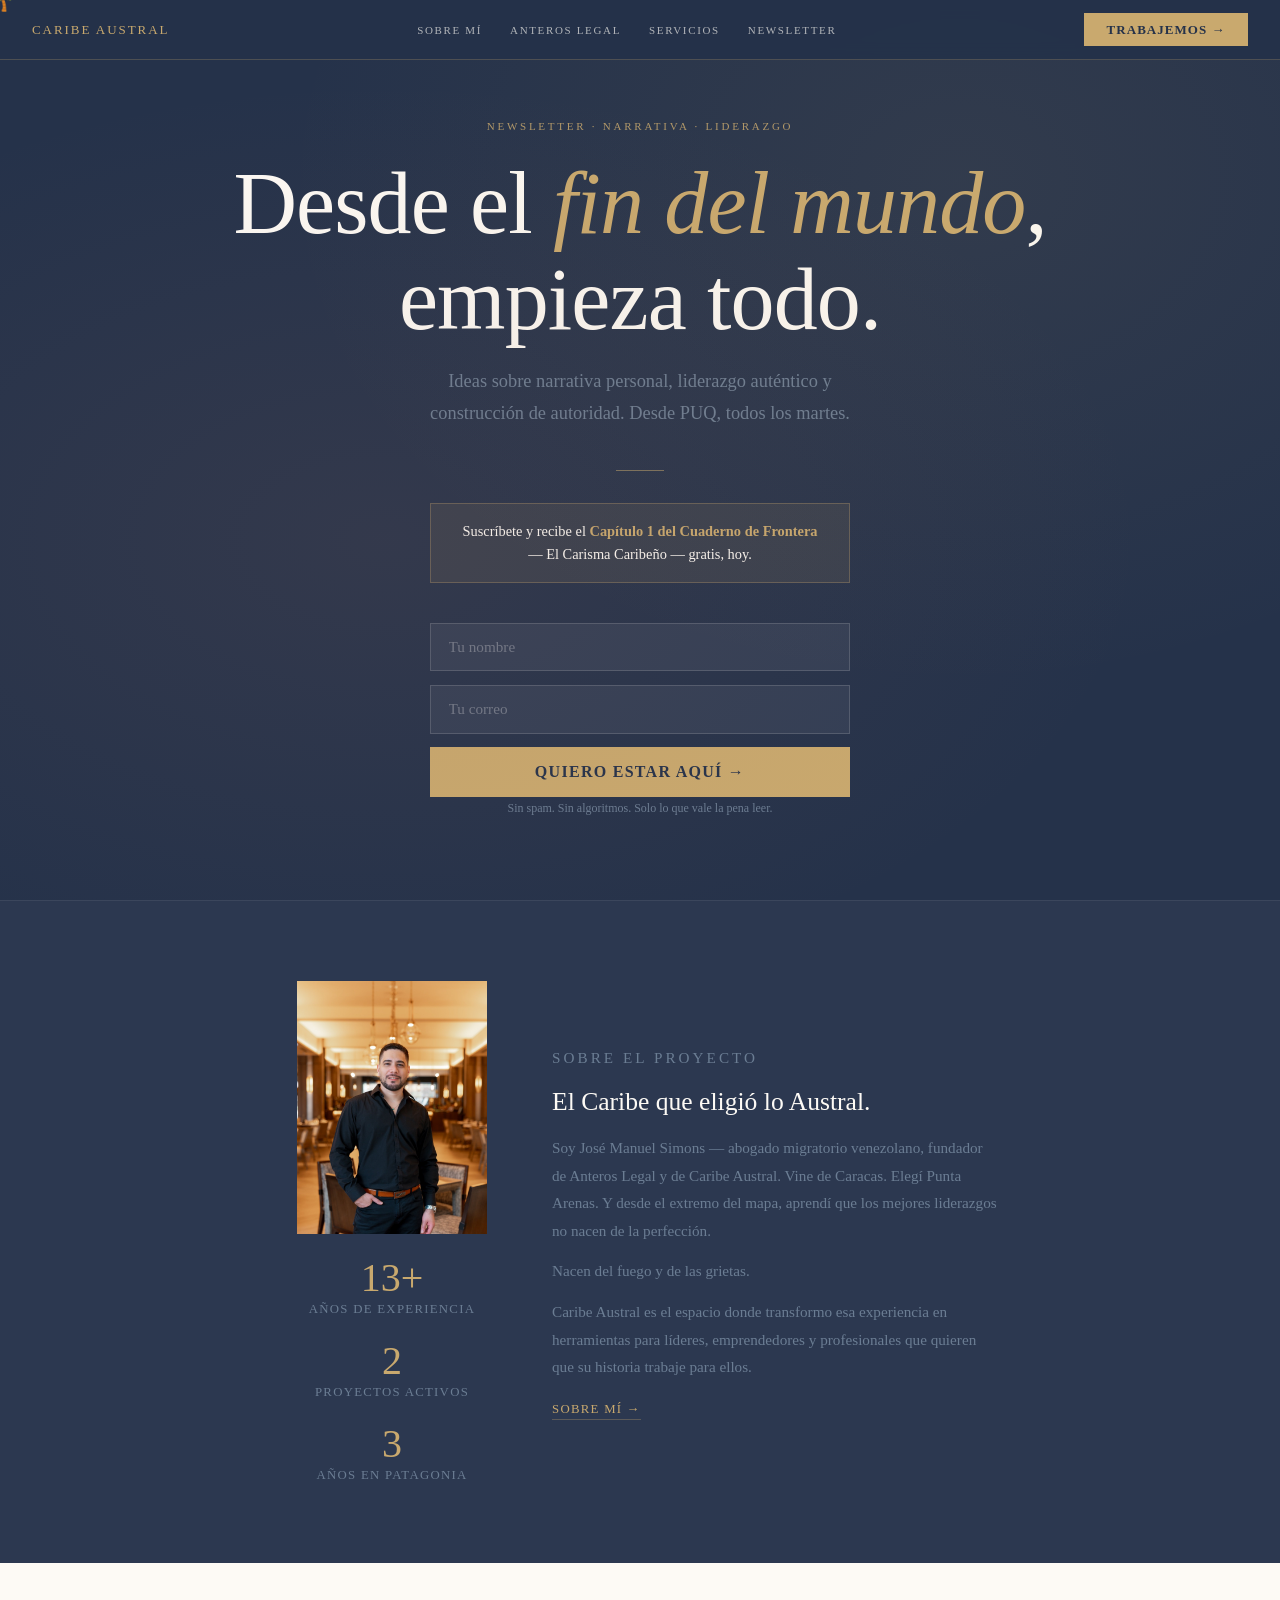
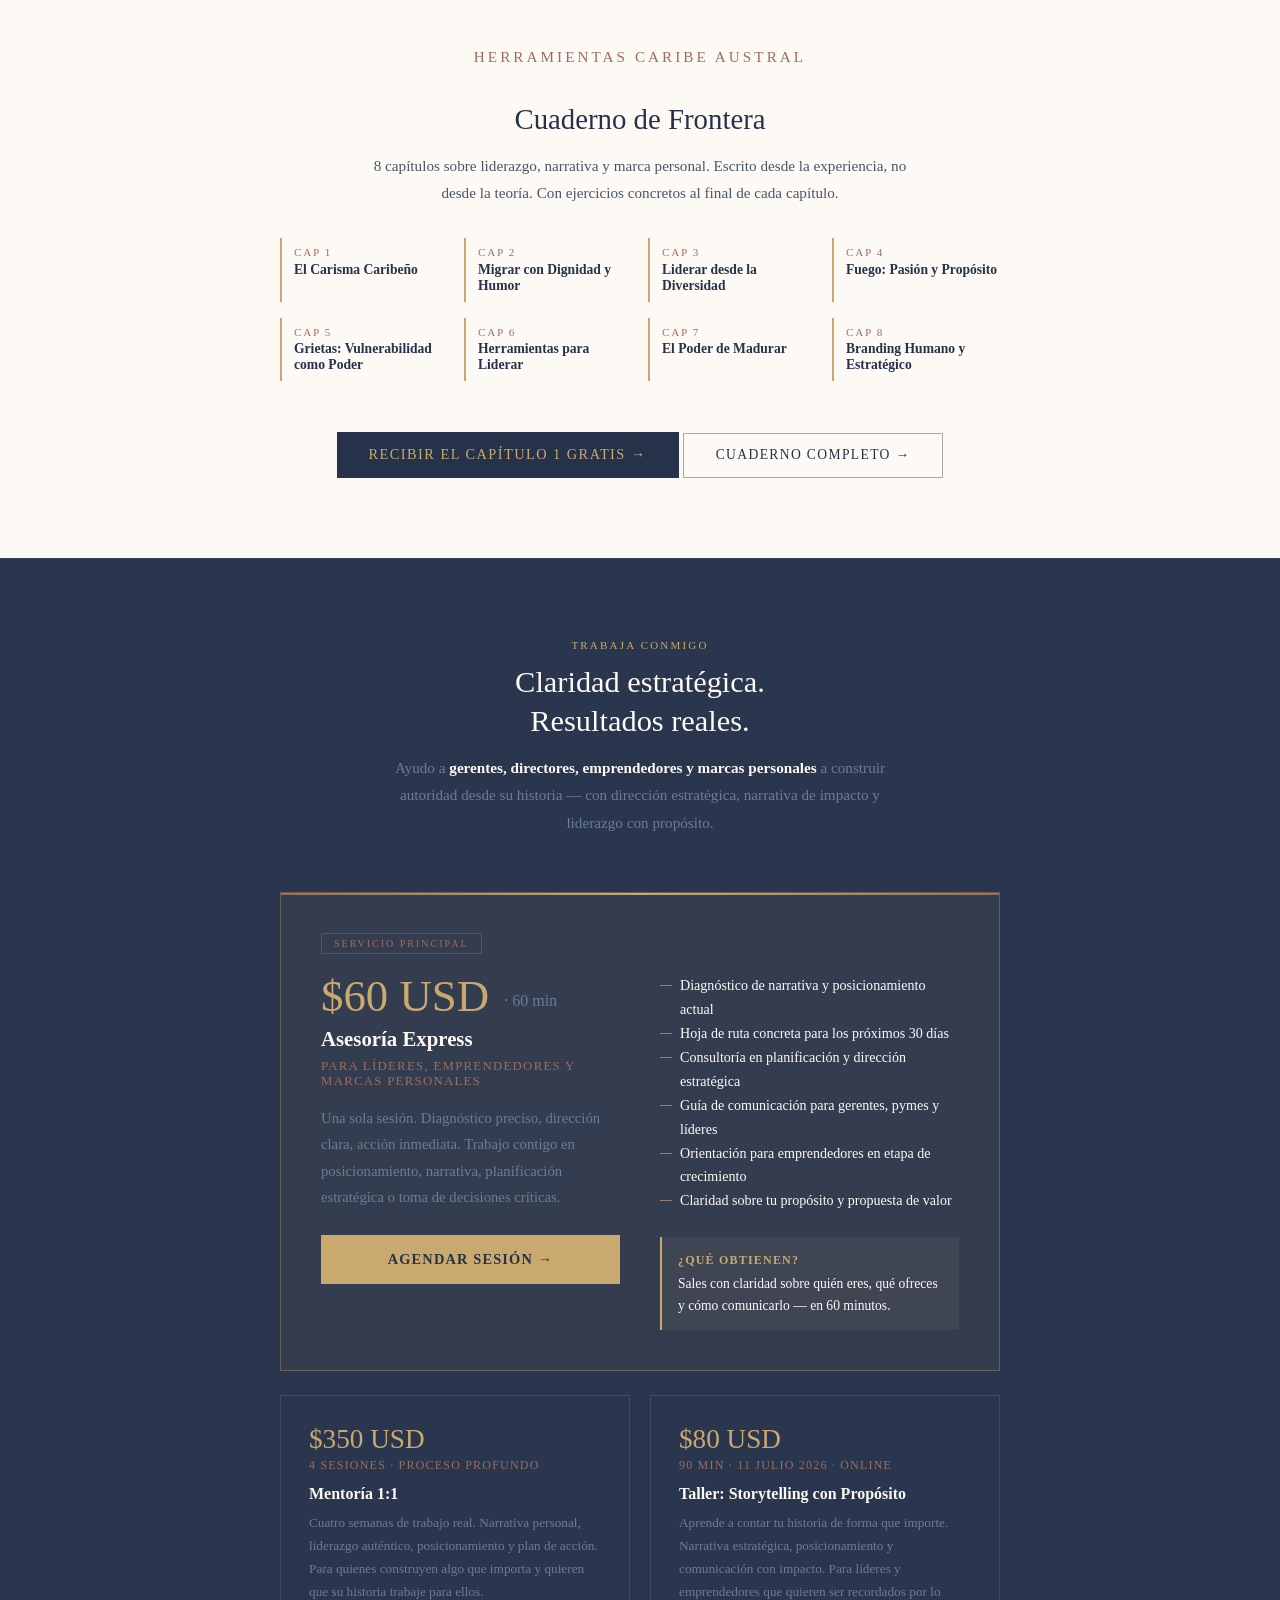
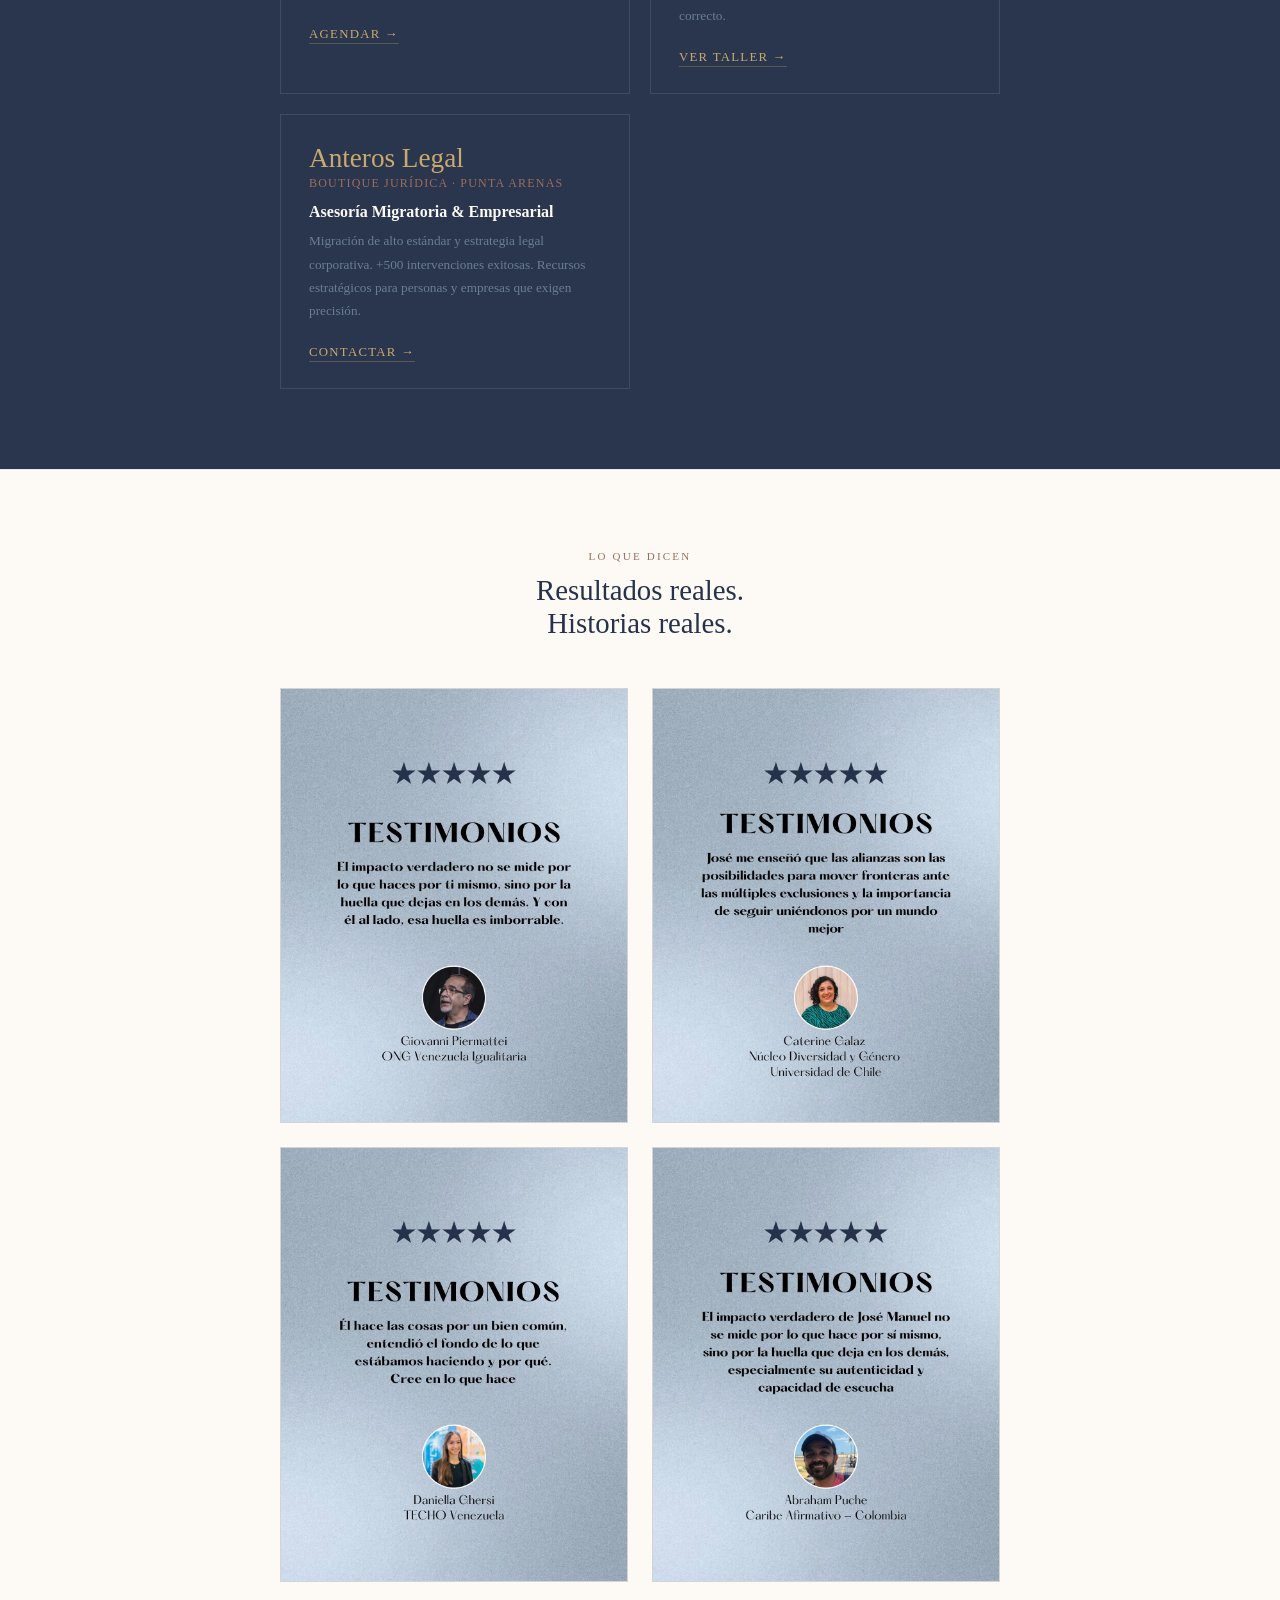
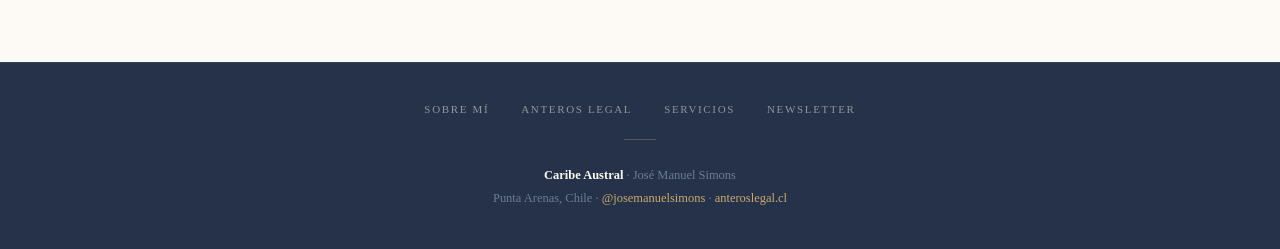
==== commit 2367a7bc: "Update index.html" ====
--- a/index.html
+++ b/index.html
@@ -905,1377 +905,4 @@
 });
 </script>
 </body>
-</html>    font-size: 11px;
-    letter-spacing: .15em;
-    color: rgba(253,250,245,.65);
-    text-decoration: none;
-    text-transform: uppercase;
-    transition: color .2s;
-    white-space: nowrap;
-    cursor: none;
-  }
-  .topbar-nav a:hover { color: var(--oro); }
-  @media (max-width: 480px) { .topbar-nav { display: none; } }
-
-  /* HERO */
-  .hero {
-    min-height: 100vh;
-    display: flex;
-    flex-direction: column;
-    align-items: center;
-    justify-content: center;
-    text-align: center;
-    padding: 100px 2rem 4rem;
-    position: relative;
-    overflow: hidden;
-  }
-  .hero::before {
-    content: '';
-    position: absolute;
-    inset: 0;
-    background: radial-gradient(ellipse at 30% 60%, rgba(157,109,92,.12) 0%, transparent 60%),
-                radial-gradient(ellipse at 75% 20%, rgba(201,169,110,.08) 0%, transparent 50%);
-    pointer-events: none;
-  }
-  .hero-tag {
-    font-size: 11px;
-    letter-spacing: .25em;
-    color: var(--oro);
-    text-transform: uppercase;
-    margin-bottom: 1.5rem;
-    opacity: .85;
-  }
-  .hero h1 {
-    font-size: clamp(2.8rem, 7vw, 5.5rem);
-    font-weight: 400;
-    line-height: 1.1;
-    letter-spacing: -.01em;
-    color: var(--crema);
-    margin-bottom: 1rem;
-  }
-  .hero h1 em {
-    font-style: italic;
-    color: var(--oro);
-  }
-  .hero-sub {
-    font-size: clamp(.95rem, 2vw, 1.15rem);
-    color: var(--azul-med);
-    max-width: 480px;
-    line-height: 1.75;
-    margin-bottom: 2.5rem;
-  }
-  .divider-gold {
-    width: 48px;
-    height: 1px;
-    background: var(--oro);
-    margin: 0 auto 2rem;
-    opacity: .5;
-  }
-
-  /* INCENTIVO */
-  .incentivo {
-    background: rgba(201,169,110,.1);
-    border: 1px solid rgba(201,169,110,.3);
-    padding: 1rem 1.5rem;
-    max-width: 420px;
-    margin: 0 auto 2.5rem;
-    text-align: center;
-  }
-  .incentivo p {
-    font-size: .9rem;
-    color: var(--crema);
-    line-height: 1.6;
-  }
-  .incentivo strong { color: var(--oro); }
-
-  /* FORMULARIO */
-  .form-section {
-    width: 100%;
-    max-width: 420px;
-    margin: 0 auto;
-  }
-  .form-section form {
-    display: flex;
-    flex-direction: column;
-    gap: .85rem;
-  }
-  .form-section input {
-    background: rgba(255,255,255,.06);
-    border: 1px solid rgba(255,255,255,.15);
-    color: var(--crema);
-    padding: .9rem 1.1rem;
-    font-size: .95rem;
-    font-family: inherit;
-    outline: none;
-    transition: border-color .2s;
-    width: 100%;
-  }
-  .form-section input::placeholder { color: rgba(255,255,255,.3); }
-  .form-section input:focus { border-color: var(--oro); }
-  .btn-submit {
-    background: var(--oro);
-    color: var(--azul);
-    border: none;
-    padding: 1rem;
-    font-size: 1rem;
-    font-weight: bold;
-    letter-spacing: .08em;
-    text-transform: uppercase;
-    cursor: pointer;
-    font-family: inherit;
-    transition: background .2s, transform .15s;
-  }
-  .btn-submit:hover { background: #d4b47a; transform: translateY(-1px); }
-  .form-note {
-    font-size: .75rem;
-    color: var(--azul-med);
-    text-align: center;
-    margin-top: .25rem;
-  }
-  .form-success {
-    display: none;
-    text-align: center;
-    padding: 1.5rem;
-    border: 1px solid rgba(201,169,110,.3);
-    background: rgba(201,169,110,.08);
-  }
-  .form-success p { color: var(--crema); font-size: 1rem; line-height: 1.7; }
-  .form-success strong { color: var(--oro); }
-
-  /* SECCIONES */
-  section { padding: 5rem 2rem; }
-  .container { max-width: 720px; margin: 0 auto; }
-
-  /* SOBRE */
-  .sobre {
-    background: rgba(255,255,255,.03);
-    border-top: 1px solid rgba(255,255,255,.07);
-  }
-  .sobre-inner {
-    display: grid;
-    grid-template-columns: 1fr 2fr;
-    gap: 3rem;
-    align-items: center;
-    max-width: 720px;
-    margin: 0 auto;
-  }
-  @media (max-width: 600px) { .sobre-inner { grid-template-columns: 1fr; } }
-  .sobre-label {
-    font-size: 11px;
-    letter-spacing: .2em;
-    color: var(--oro);
-    text-transform: uppercase;
-    margin-bottom: .75rem;
-  }
-  .sobre h2 { font-size: 1.6rem; font-weight: 400; color: var(--crema); margin-bottom: 1rem; line-height: 1.3; }
-  .sobre p { font-size: .95rem; color: var(--azul-med); line-height: 1.8; margin-bottom: .85rem; }
-  .sobre-stat { font-size: 2.5rem; color: var(--oro); font-weight: 400; line-height: 1; }
-  .sobre-stat-label { font-size: .8rem; color: var(--azul-med); letter-spacing: .1em; text-transform: uppercase; margin-top: .25rem; }
-
-  /* CUADERNO */
-  .cuaderno {
-    background: var(--crema);
-    color: var(--azul);
-  }
-  .cuaderno .container { text-align: center; }
-  .cuaderno .sobre-label { color: var(--tierra); }
-  .cuaderno h2 { font-size: 1.8rem; font-weight: 400; margin-bottom: 1rem; color: var(--azul); }
-  .cuaderno p { color: #4a5568; max-width: 540px; margin: 0 auto 2rem; line-height: 1.8; font-size: .95rem; }
-  .caps-grid {
-    display: grid;
-    grid-template-columns: repeat(auto-fit, minmax(160px, 1fr));
-    gap: 1rem;
-    text-align: left;
-    margin-bottom: 2.5rem;
-  }
-  .cap-item {
-    border-left: 2px solid var(--oro);
-    padding: .5rem 0 .5rem .75rem;
-  }
-  .cap-num { font-size: .7rem; letter-spacing: .15em; color: var(--tierra); text-transform: uppercase; }
-  .cap-title { font-size: .85rem; color: var(--azul); font-weight: 600; margin-top: .2rem; }
-  .btn-cuaderno {
-    display: inline-block;
-    background: var(--azul);
-    color: var(--oro);
-    padding: .9rem 2rem;
-    text-decoration: none;
-    font-size: .9rem;
-    letter-spacing: .1em;
-    text-transform: uppercase;
-    transition: background .2s;
-    cursor: none;
-  }
-  .btn-cuaderno:hover { background: #1a2438; }
-  .btn-cuaderno-outline {
-    display: inline-block;
-    background: transparent;
-    color: var(--azul);
-    border: 1px solid rgba(37,50,74,.4);
-    padding: .85rem 2rem;
-    text-decoration: none;
-    font-size: .85rem;
-    letter-spacing: .1em;
-    text-transform: uppercase;
-    transition: background .2s, color .2s;
-    cursor: none;
-    margin-top: .75rem;
-  }
-  .btn-cuaderno-outline:hover { background: var(--azul); color: var(--oro); }
-
-  /* ============================================
-     SERVICIOS — REDISEÑO COMPLETO
-     ============================================ */
-  .servicios-section {
-    background: rgba(255,255,255,.02);
-    border-top: 1px solid rgba(255,255,255,.07);
-  }
-  .servicios-header {
-    text-align: center;
-    margin-bottom: 3.5rem;
-  }
-  .servicios-header .sobre-label { color: var(--oro); display: block; margin-bottom: .75rem; }
-  .servicios-header h2 {
-    font-size: 1.9rem;
-    font-weight: 400;
-    color: var(--crema);
-    margin-bottom: .75rem;
-    line-height: 1.3;
-  }
-  .servicios-header .servicios-intro {
-    font-size: .95rem;
-    color: var(--azul-med);
-    max-width: 540px;
-    margin: 0 auto;
-    line-height: 1.8;
-  }
-
-  /* Card principal — Asesoría Express destacada */
-  .servicio-featured {
-    border: 1px solid rgba(201,169,110,.35);
-    background: rgba(201,169,110,.06);
-    padding: 2.5rem;
-    margin-bottom: 1.5rem;
-    position: relative;
-    overflow: hidden;
-  }
-  .servicio-featured::before {
-    content: '';
-    position: absolute;
-    top: 0; left: 0; right: 0;
-    height: 2px;
-    background: linear-gradient(90deg, var(--tierra), var(--oro), var(--tierra));
-  }
-  .servicio-badge {
-    display: inline-block;
-    font-size: 10px;
-    letter-spacing: .2em;
-    text-transform: uppercase;
-    color: var(--tierra);
-    border: 1px solid rgba(157,109,92,.4);
-    padding: .25rem .75rem;
-    margin-bottom: 1.25rem;
-  }
-  .servicio-featured-grid {
-    display: grid;
-    grid-template-columns: 1fr 1fr;
-    gap: 2.5rem;
-    align-items: start;
-  }
-  @media (max-width: 600px) { .servicio-featured-grid { grid-template-columns: 1fr; gap: 1.5rem; } }
-
-  .sf-precio {
-    font-size: 2.8rem;
-    color: var(--oro);
-    font-weight: 400;
-    line-height: 1;
-    margin-bottom: .25rem;
-  }
-  .sf-precio span {
-    font-size: 1rem;
-    color: var(--azul-med);
-    vertical-align: middle;
-    margin-left: .25rem;
-  }
-  .sf-nombre {
-    font-size: 1.3rem;
-    color: var(--crema);
-    font-weight: 600;
-    margin-bottom: .5rem;
-    margin-top: .5rem;
-  }
-  .sf-nicho {
-    font-size: .8rem;
-    color: var(--tierra);
-    letter-spacing: .1em;
-    text-transform: uppercase;
-    margin-bottom: 1rem;
-  }
-  .sf-desc {
-    font-size: .92rem;
-    color: var(--azul-med);
-    line-height: 1.8;
-    margin-bottom: 1.5rem;
-  }
-  .sf-puntos {
-    list-style: none;
-    margin-bottom: 1.5rem;
-  }
-  .sf-puntos li {
-    font-size: .88rem;
-    color: var(--crema);
-    line-height: 1.7;
-    padding-left: 1.25rem;
-    position: relative;
-  }
-  .sf-puntos li::before {
-    content: '—';
-    position: absolute;
-    left: 0;
-    color: var(--oro);
-    font-size: .75rem;
-  }
-  .sf-resultado {
-    background: rgba(201,169,110,.08);
-    border-left: 2px solid var(--oro);
-    padding: .85rem 1rem;
-    font-size: .85rem;
-    color: var(--crema);
-    line-height: 1.6;
-  }
-  .sf-resultado strong { color: var(--oro); display: block; margin-bottom: .2rem; font-size: .75rem; letter-spacing: .1em; text-transform: uppercase; }
-
-  .servicio-cta-primary {
-    display: block;
-    background: var(--oro);
-    color: var(--azul);
-    text-decoration: none;
-    text-align: center;
-    padding: 1rem 1.5rem;
-    font-size: .9rem;
-    font-weight: bold;
-    letter-spacing: .08em;
-    text-transform: uppercase;
-    transition: background .2s, transform .15s;
-    margin-top: 1.5rem;
-  }
-  .servicio-cta-primary:hover { background: #d4b47a; transform: translateY(-1px); }
-
-  /* Cards secundarias */
-  .servicios-grid-2 {
-    display: grid;
-    grid-template-columns: repeat(auto-fit, minmax(260px, 1fr));
-    gap: 1.25rem;
-  }
-  .servicio-card {
-    border: 1px solid rgba(255,255,255,.1);
-    padding: 1.75rem;
-    transition: border-color .2s, background .2s;
-  }
-  .servicio-card:hover {
-    border-color: rgba(201,169,110,.35);
-    background: rgba(201,169,110,.04);
-  }
-  .servicio-precio {
-    font-size: 1.7rem;
-    color: var(--oro);
-    font-weight: 400;
-    margin-bottom: .15rem;
-  }
-  .servicio-plazo {
-    font-size: .75rem;
-    color: var(--tierra);
-    letter-spacing: .1em;
-    text-transform: uppercase;
-    margin-bottom: .75rem;
-  }
-  .servicio-nombre {
-    font-size: 1rem;
-    color: var(--crema);
-    margin-bottom: .5rem;
-    font-weight: 600;
-  }
-  .servicio-desc {
-    font-size: .83rem;
-    color: var(--azul-med);
-    line-height: 1.75;
-    margin-bottom: 1.25rem;
-  }
-  .servicio-link {
-    font-size: .8rem;
-    color: var(--oro);
-    text-decoration: none;
-    letter-spacing: .1em;
-    text-transform: uppercase;
-    border-bottom: 1px solid rgba(201,169,110,.3);
-    padding-bottom: 2px;
-    transition: border-color .2s;
-  }
-  .servicio-link:hover { border-color: var(--oro); }
-
-  /* ============================================
-     TESTIMONIOS
-     ============================================ */
-  .testimonios-section {
-    background: var(--crema);
-    border-top: 1px solid rgba(37,50,74,.08);
-  }
-  .testimonios-header {
-    text-align: center;
-    margin-bottom: 3rem;
-  }
-  .testimonios-header .sobre-label { color: var(--tierra); display: block; margin-bottom: .75rem; }
-  .testimonios-header h2 {
-    font-size: 1.8rem;
-    font-weight: 400;
-    color: var(--azul);
-    margin-bottom: .5rem;
-  }
-  .testimonios-grid {
-    display: grid;
-    grid-template-columns: repeat(auto-fit, minmax(280px, 1fr));
-    gap: 1.5rem;
-  }
-<img src="img/gio.jpg
-  .testimonio-img {
-    position: relative;
-    overflow: hidden;
-    aspect-ratio: 4/5;
-    background: rgba(37,50,74,.08);
-    border: 1px solid rgba(37,50,74,.12);
-    display: flex;
-    align-items: center;
-    justify-content: center;
-  }
-  .testimonio-img img {
-    width: 100%;
-    height: 100%;
-    object-fit: cover;
-    display: block;
-  }
-  /* Placeholder para cuando no hay imagen cargada */
-  .<img src="img/udechile.jpg {
-    display: flex;
-    flex-direction: column;
-    align-items: center;
-    justify-content: center;
-    gap: .75rem;
-    padding: 2rem;
-    text-align: center;
-    color: var(--azul-med);
-    width: 100%;
-    height: 100%;
-    min-height: 320px;
-  }
-  .<img src="img/gio.jpg {
-    font-size: 2rem;
-    opacity: .35;
-  }
-  .<img src="img/techo.jpg {
-    font-size: .78rem;
-    letter-spacing: .1em;
-    text-transform: uppercase;
-    opacity: .5;
-    max-width: 140px;
-    line-height: 1.5;
-  }
-  .<img src="img/caribe.jpg {
-    font-size: .7rem;
-    opacity: .35;
-    font-style: italic;
-  }
-
-  /* ============================================
-     FOOTER
-     ============================================ */
-  footer {
-    border-top: 1px solid rgba(255,255,255,.07);
-    padding: 2.5rem 2rem;
-    text-align: center;
-  }
-  footer p { font-size: .78rem; color: var(--azul-med); line-height: 1.8; }
-  footer a { color: var(--oro); text-decoration: none; }
-  .footer-nav {
-    display: flex;
-    justify-content: center;
-    gap: 2rem;
-    margin-bottom: 1.5rem;
-    flex-wrap: wrap;
-  }
-  .footer-nav a {
-    font-size: 11px;
-    letter-spacing: .15em;
-    color: rgba(253,250,245,.5);
-    text-decoration: none;
-    text-transform: uppercase;
-    transition: color .2s;
-    cursor: none;
-  }
-  .footer-nav a:hover { color: var(--oro); }
-  .footer-divider { width: 32px; height: 1px; background: rgba(201,169,110,.3); margin: 0 auto 1.5rem; }
-
-  /* CURSOR PERSONALIZADO */
-  #custom-cursor {
-    position: fixed;
-    pointer-events: none;
-    z-index: 9999;
-    font-size: 22px;
-    line-height: 1;
-    transform: translate(-50%, -50%);
-    transition: opacity .15s;
-    user-select: none;
-  }
-
-  /* FOTO */
-  .foto-container {
-    width: 100%;
-    max-width: 190px;
-    aspect-ratio: 3/4;
-    overflow: hidden;
-  }
-  .foto-container img {
-    width: 100%;
-    height: 100%;
-    object-fit: cover;
-    object-position: top center;
-    display: block;
-  }
-
-  /* LINK SOBRE MÍ inline */
-  .sobre-link {
-    font-size: .8rem;
-    color: var(--oro);
-    text-decoration: none;
-    letter-spacing: .1em;
-    text-transform: uppercase;
-    border-bottom: 1px solid rgba(201,169,110,.3);
-    padding-bottom: 2px;
-    transition: border-color .2s;
-    cursor: none;
-    display: inline-block;
-    margin-top: .5rem;
-  }
-  .sobre-link:hover { border-color: var(--oro); }
-</style>
-</head>
-<body>
-
-<!-- CURSOR PERSONALIZADO -->
-<div id="custom-cursor">🌴</div>
-
-<!-- BARRA SUPERIOR FIJA CON CTA -->
-<nav class="topbar">
-  <span class="topbar-brand">Caribe Austral</span>
-  <div class="topbar-nav">
-    <a href="https://josemanuelsimons.github.io/sobre-mi.html" target="_blank">Sobre mí</a>
-    <a href="https://anteroslegal.cl" target="_blank">Anteros Legal</a>
-    <a href="#servicios" class="nav-scroll">Servicios</a>
-    <a href="#suscribirse" class="nav-scroll">Newsletter</a>
-  </div>
-  <a href="#servicios" class="topbar-btn nav-scroll">Trabajemos →</a>
-</nav>
-
-<!-- HERO -->
-<section class="hero">
-  <p class="hero-tag">Newsletter · Narrativa · Liderazgo</p>
-  <h1>Desde el <em>fin del mundo</em>,<br>empieza todo.</h1>
-  <p class="hero-sub">Ideas sobre narrativa personal, liderazgo auténtico y construcción de autoridad. Desde PUQ, todos los martes.</p>
-  <div class="divider-gold"></div>
-
-  <!-- INCENTIVO -->
-  <div class="incentivo">
-    <p>Suscríbete y recibe el <strong>Capítulo 1 del Cuaderno de Frontera</strong> — El Carisma Caribeño — gratis, hoy.</p>
-  </div>
-
-  <!-- FORMULARIO -->
-  <div class="form-section" id="suscribirse">
-    <form id="form-ca" novalidate>
-      <input type="text" id="nombre" name="nombre" placeholder="Tu nombre" autocomplete="given-name" required>
-      <input type="email" id="email" name="email" placeholder="Tu correo" autocomplete="email" required>
-      <button type="submit" class="btn-submit">Quiero estar aquí →</button>
-    </form>
-    <p class="form-note">Sin spam. Sin algoritmos. Solo lo que vale la pena leer.</p>
-    <div class="form-success" id="success">
-      <p><strong>Ya estás aquí.</strong><br>Revisa tu correo — el Capítulo 1 está en camino.<br>El newsletter empieza el <strong>19 de mayo</strong>, todos los martes.</p>
-    </div>
-  </div>
-</section>
-
-<!-- SOBRE -->
-<section class="sobre" id="sobre-mi">
-  <div class="sobre-inner">
-    <div style="display:flex;flex-direction:column;gap:1.5rem;align-items:center;">
-      <div class="foto-container">
-        <img
-          src="img/sesion.jpg"
-          alt="José Manuel Simons"
-          loading="lazy"
-        >
-      </div>
-      <div style="text-align:center;">
-        <div class="sobre-stat">13+</div>
-        <div class="sobre-stat-label">años de experiencia</div>
-      </div>
-      <div style="text-align:center;">
-        <div class="sobre-stat">2</div>
-        <div class="sobre-stat-label">proyectos activos</div>
-      </div>
-      <div style="text-align:center;">
-        <div class="sobre-stat">3</div>
-        <div class="sobre-stat-label">años en Patagonia</div>
-      </div>
-    </div>
-    <div>
-      <p class="sobre-label">Sobre el proyecto</p>
-      <h2>El Caribe que eligió lo Austral.</h2>
-      <p>Soy José Manuel Simons — abogado migratorio venezolano, fundador de Anteros Legal y de Caribe Austral. Vine de Caracas. Elegí Punta Arenas. Y desde el extremo del mapa, aprendí que los mejores liderazgos no nacen de la perfección.</p>
-      <p>Nacen del fuego y de las grietas.</p>
-      <p>Caribe Austral es el espacio donde transformo esa experiencia en herramientas para líderes, emprendedores y profesionales que quieren que su historia trabaje para ellos.</p>
-      <a href="https://josemanuelsimons.github.io/sobre-mi.html" target="_blank" class="sobre-link">Sobre mí →</a>
-    </div>
-  </div>
-</section>
-
-<!-- CUADERNO -->
-<section class="cuaderno">
-  <div class="container">
-    <p class="sobre-label">Herramientas Caribe Austral</p>
-    <h2>Cuaderno de Frontera</h2>
-    <p>8 capítulos sobre liderazgo, narrativa y marca personal. Escrito desde la experiencia, no desde la teoría. Con ejercicios concretos al final de cada capítulo.</p>
-    <div class="caps-grid">
-      <div class="cap-item"><div class="cap-num">Cap 1</div><div class="cap-title">El Carisma Caribeño</div></div>
-      <div class="cap-item"><div class="cap-num">Cap 2</div><div class="cap-title">Migrar con Dignidad y Humor</div></div>
-      <div class="cap-item"><div class="cap-num">Cap 3</div><div class="cap-title">Liderar desde la Diversidad</div></div>
-      <div class="cap-item"><div class="cap-num">Cap 4</div><div class="cap-title">Fuego: Pasión y Propósito</div></div>
-      <div class="cap-item"><div class="cap-num">Cap 5</div><div class="cap-title">Grietas: Vulnerabilidad como Poder</div></div>
-      <div class="cap-item"><div class="cap-num">Cap 6</div><div class="cap-title">Herramientas para Liderar</div></div>
-      <div class="cap-item"><div class="cap-num">Cap 7</div><div class="cap-title">El Poder de Madurar</div></div>
-      <div class="cap-item"><div class="cap-num">Cap 8</div><div class="cap-title">Branding Humano y Estratégico</div></div>
-    </div>
-    <a href="#suscribirse" class="btn-cuaderno nav-scroll">Recibir el Capítulo 1 gratis →</a>
-    <a href="https://josemanuelsimons.gumroad.com/l/xqfcqt" target="_blank" class="btn-cuaderno-outline">Cuaderno Completo →</a>
-  </div>
-</section>
-
-<!-- ============================================================
-     SERVICIOS — SECCIÓN REDISEÑADA
-     ============================================================ -->
-<section class="servicios-section" id="servicios">
-  <div class="container">
-
-    <div class="servicios-header">
-      <span class="sobre-label">Trabaja conmigo</span>
-      <h2>Claridad estrat&eacute;gica.<br>Resultados reales.</h2>
-      <p class="servicios-intro">Ayudo a <strong style="color:var(--crema)">gerentes, directores, emprendedores y marcas personales</strong> a construir autoridad desde su historia — con dirección estratégica, narrativa de impacto y liderazgo con propósito.</p>
-    </div>
-
-    <!-- SERVICIO DESTACADO: ASESORÍA EXPRESS -->
-    <div class="servicio-featured">
-      <span class="servicio-badge">Servicio principal</span>
-      <div class="servicio-featured-grid">
-        <div>
-          <div class="sf-precio">$60 USD <span>· 60 min</span></div>
-          <div class="sf-nombre">Asesoría Express</div>
-          <div class="sf-nicho">Para líderes, emprendedores y marcas personales</div>
-          <div class="sf-desc">
-            Una sola sesión. Diagnóstico preciso, dirección clara, acción inmediata. Trabajo contigo en posicionamiento, narrativa, planificación estratégica o toma de decisiones críticas.
-          </div>
-          <a href="https://calendly.com/josemanuelsimons/asesoria-express-caribe-austral" target="_blank" class="servicio-cta-primary">Agendar sesión →</a>
-        </div>
-        <div>
-          <ul class="sf-puntos">
-            <li>Diagnóstico de narrativa y posicionamiento actual</li>
-            <li>Hoja de ruta concreta para los próximos 30 días</li>
-            <li>Consultoría en planificación y dirección estratégica</li>
-            <li>Guía de comunicación para gerentes, pymes y líderes</li>
-            <li>Orientación para emprendedores en etapa de crecimiento</li>
-            <li>Claridad sobre tu propósito y propuesta de valor</li>
-          </ul>
-          <div class="sf-resultado">
-            <strong>¿Qué obtienen?</strong>
-            Sales con claridad sobre quién eres, qué ofreces y cómo comunicarlo — en 60 minutos.
-          </div>
-        </div>
-      </div>
-    </div>
-
-    <!-- GRID DE SERVICIOS SECUNDARIOS -->
-    <div class="servicios-grid-2">
-
-      <div class="servicio-card">
-        <div class="servicio-precio">$350 USD</div>
-        <div class="servicio-plazo">4 sesiones · proceso profundo</div>
-        <div class="servicio-nombre">Mentoría 1:1</div>
-        <div class="servicio-desc">Cuatro semanas de trabajo real. Narrativa personal, liderazgo auténtico, posicionamiento y plan de acción. Para quienes construyen algo que importa y quieren que su historia trabaje para ellos.</div>
-        <a href="https://calendly.com/josemanuelsimons/mentoria-1-1-narrativa-con-proposito" target="_blank" class="servicio-link">Agendar →</a>
-      </div>
-
-      <div class="servicio-card">
-        <div class="servicio-precio">$80 USD</div>
-        <div class="servicio-plazo">90 min · 11 julio 2026 · online</div>
-        <div class="servicio-nombre">Taller: Storytelling con Propósito</div>
-        <div class="servicio-desc">Aprende a contar tu historia de forma que importe. Narrativa estratégica, posicionamiento y comunicación con impacto. Para líderes y emprendedores que quieren ser recordados por lo correcto.</div>
-        <a href="https://josemanuelsimons.github.io/taller" target="_blank" class="servicio-link">Ver taller →</a>
-      </div>
-
-      <div class="servicio-card">
-        <div class="servicio-precio">Anteros Legal</div>
-        <div class="servicio-plazo">boutique jurídica · punta arenas</div>
-        <div class="servicio-nombre">Asesoría Migratoria & Empresarial</div>
-        <div class="servicio-desc">Migración de alto estándar y estrategia legal corporativa. +500 intervenciones exitosas. Recursos estratégicos para personas y empresas que exigen precisión.</div>
-        <a href="https://anteroslegal.cl" target="_blank" class="servicio-link">Contactar →</a>
-      </div>
-
-    </div>
-  </div>
-</section>
-
-<!-- ============================================================
-     TESTIMONIOS
-     ============================================================ -->
-<section class="testimonios-section" id="testimonios">
-  <div class="container">
-    <div class="testimonios-header">
-      <span class="sobre-label">Lo que dicen</span>
-      <h2>Resultados reales.<br>Historias reales.</h2>
-    </div>
-
-    <!--
-      INSTRUCCIONES PARA SUBIR TESTIMONIOS:
-      Cada .testimonio-img puede contener una imagen de Canva.
-      Reemplaza el bloque .testimonio-placeholder con:
-      <img src="ruta/a/tu/imagen.jpg" alt="Testimonio de [Nombre]">
-
-      Puedes agregar o quitar bloques según el número de testimonios.
-      Se recomiendan 3, 4 o 6 para que el grid quede simétrico.
-    -->
-    <div class="testimonios-grid">
-
-      <!-- TESTIMONIO 1 — sube tu imagen aquí -->
-      <div class="testimonio-img">
-        <div class="testimonio-placeholder">
-          <div class="ph-icon">🖼</div>
-          <div class="ph-text">Testimonio 1</div>
-          <div class="ph-sub">Sube tu imagen de Canva</div>
-        </div>
-        <!-- REEMPLAZAR POR: <img src="img/testimonio-1.jpg" alt="Testimonio"> -->
-      </div>
-
-      <!-- TESTIMONIO 2 -->
-      <div class="testimonio-img">
-        <div class="testimonio-placeholder">
-          <div class="ph-icon">🖼</div>
-          <div class="ph-text">Testimonio 2</div>
-          <div class="ph-sub">Sube tu imagen de Canva</div>
-        </div>
-        <!-- REEMPLAZAR POR: <img src="img/testimonio-2.jpg" alt="Testimonio"> -->
-      </div>
-
-      <!-- TESTIMONIO 3 -->
-      <div class="testimonio-img">
-        <div class="testimonio-placeholder">
-          <div class="ph-icon">🖼</div>
-          <div class="ph-text">Testimonio 3</div>
-          <div class="ph-sub">Sube tu imagen de Canva</div>
-        </div>
-        <!-- REEMPLAZAR POR: <img src="img/testimonio-3.jpg" alt="Testimonio"> -->
-      </div>
-
-      <!-- TESTIMONIO 4 -->
-      <div class="testimonio-img">
-        <div class="testimonio-placeholder">
-          <div class="ph-icon">🖼</div>
-          <div class="ph-text">Testimonio 4</div>
-          <div class="ph-sub">Sube tu imagen de Canva</div>
-        </div>
-        <!-- REEMPLAZAR POR: <img src="img/testimonio-4.jpg" alt="Testimonio"> -->
-      </div>
-
-    </div>
-  </div>
-</section>
-
-<!-- FOOTER -->
-<footer>
-  <nav class="footer-nav">
-    <a href="https://josemanuelsimons.github.io/sobre-mi.html" target="_blank">Sobre mí</a>
-    <a href="https://anteroslegal.cl" target="_blank">Anteros Legal</a>
-    <a href="#servicios" class="nav-scroll">Servicios</a>
-    <a href="#suscribirse" class="nav-scroll">Newsletter</a>
-  </nav>
-  <div class="footer-divider"></div>
-  <p>
-    <strong style="color:var(--crema)">Caribe Austral</strong> · José Manuel Simons<br>
-    Punta Arenas, Chile · <a href="https://www.instagram.com/josemanuelsimons" target="_blank">@josemanuelsimons</a>
-    · <a href="https://www.anteroslegal.cl" target="_blank">anteroslegal.cl</a>
-  </p>
-</footer>
-
-<script>
-const WEBHOOK = 'https://hook.us2.make.com/fb2lymvktha4ferduu31vfix2f3ld7fj';
-
-document.getElementById('form-ca').addEventListener('submit', async function(e) {
-  e.preventDefault();
-  const nombre = document.getElementById('nombre').value.trim();
-  const email  = document.getElementById('email').value.trim();
-  if (!nombre || !email || !email.includes('@')) {
-    document.getElementById('email').focus();
-    return;
-  }
-  const btn = this.querySelector('button');
-  btn.textContent = 'Enviando…';
-  btn.disabled = true;
-  try {
-    await fetch(WEBHOOK, {
-      method: 'POST',
-      headers: {'Content-Type':'application/json'},
-      body: JSON.stringify({nombre, email, fuente: 'landing_github', incentivo: 'cap1_cuaderno'})
-    });
-  } catch(err) { /* silencioso */ }
-  this.style.display = 'none';
-  document.getElementById('success').style.display = 'block';
-});
-
-/* ── CURSOR PERSONALIZADO ── */
-const cursor = document.getElementById('custom-cursor');
-const icons = ['🌴', '❄️'];
-let iconIndex = 0;
-let switchTimer = null;
-
-document.addEventListener('mousemove', function(e) {
-  cursor.style.left = e.clientX + 'px';
-  cursor.style.top  = e.clientY + 'px';
-  cursor.style.opacity = '1';
-  clearTimeout(switchTimer);
-  switchTimer = setTimeout(function() {
-    iconIndex = (iconIndex + 1) % 2;
-    cursor.textContent = icons[iconIndex];
-  }, 1800);
-});
-document.addEventListener('mouseleave', function() { cursor.style.opacity = '0'; });
-document.addEventListener('mouseenter', function() { cursor.style.opacity = '1'; });
-
-/* ── SCROLL SUAVE PARA ANCLAS INTERNAS ── */
-document.querySelectorAll('.nav-scroll').forEach(function(link) {
-  link.addEventListener('click', function(e) {
-    e.preventDefault();
-    const target = document.querySelector(this.getAttribute('href'));
-    if (target) target.scrollIntoView({ behavior: 'smooth' });
-  });
-});
-</script>
-</body>
-</html>  }
-  .hero::before {
-    content: '';
-    position: absolute;
-    inset: 0;
-    background: radial-gradient(ellipse at 30% 60%, rgba(157,109,92,.12) 0%, transparent 60%),
-                radial-gradient(ellipse at 75% 20%, rgba(201,169,110,.08) 0%, transparent 50%);
-    pointer-events: none;
-  }
-  .hero-tag {
-    font-size: 11px;
-    letter-spacing: .25em;
-    color: var(--oro);
-    text-transform: uppercase;
-    margin-bottom: 1.5rem;
-    opacity: .85;
-  }
-  .hero h1 {
-    font-size: clamp(2.8rem, 7vw, 5.5rem);
-    font-weight: 400;
-    line-height: 1.1;
-    letter-spacing: -.01em;
-    color: var(--crema);
-    margin-bottom: 1rem;
-  }
-  .hero h1 em {
-    font-style: italic;
-    color: var(--oro);
-  }
-  .hero-sub {
-    font-size: clamp(.95rem, 2vw, 1.15rem);
-    color: var(--azul-med);
-    max-width: 480px;
-    line-height: 1.75;
-    margin-bottom: 2.5rem;
-  }
-  .divider-gold {
-    width: 48px;
-    height: 1px;
-    background: var(--oro);
-    margin: 0 auto 2rem;
-    opacity: .5;
-  }
-
-  /* INCENTIVO */
-  .incentivo {
-    background: rgba(201,169,110,.1);
-    border: 1px solid rgba(201,169,110,.3);
-    padding: 1rem 1.5rem;
-    max-width: 420px;
-    margin: 0 auto 2.5rem;
-    text-align: center;
-  }
-  .incentivo p {
-    font-size: .9rem;
-    color: var(--crema);
-    line-height: 1.6;
-  }
-  .incentivo strong { color: var(--oro); }
-
-  /* FORMULARIO */
-  .form-section {
-    width: 100%;
-    max-width: 420px;
-    margin: 0 auto;
-  }
-  .form-section form {
-    display: flex;
-    flex-direction: column;
-    gap: .85rem;
-  }
-  .form-section input {
-    background: rgba(255,255,255,.06);
-    border: 1px solid rgba(255,255,255,.15);
-    color: var(--crema);
-    padding: .9rem 1.1rem;
-    font-size: .95rem;
-    font-family: inherit;
-    outline: none;
-    transition: border-color .2s;
-    width: 100%;
-  }
-  .form-section input::placeholder { color: rgba(255,255,255,.3); }
-  .form-section input:focus { border-color: var(--oro); }
-  .btn-submit {
-    background: var(--oro);
-    color: var(--azul);
-    border: none;
-    padding: 1rem;
-    font-size: 1rem;
-    font-weight: bold;
-    letter-spacing: .08em;
-    text-transform: uppercase;
-    cursor: pointer;
-    font-family: inherit;
-    transition: background .2s, transform .15s;
-  }
-  .btn-submit:hover { background: #d4b47a; transform: translateY(-1px); }
-  .form-note {
-    font-size: .75rem;
-    color: var(--azul-med);
-    text-align: center;
-    margin-top: .25rem;
-  }
-  .form-success {
-    display: none;
-    text-align: center;
-    padding: 1.5rem;
-    border: 1px solid rgba(201,169,110,.3);
-    background: rgba(201,169,110,.08);
-  }
-  .form-success p { color: var(--crema); font-size: 1rem; line-height: 1.7; }
-  .form-success strong { color: var(--oro); }
-
-  /* SECCIONES */
-  section { padding: 5rem 2rem; }
-  .container { max-width: 720px; margin: 0 auto; }
-
-  /* SOBRE */
-  .sobre {
-    background: rgba(255,255,255,.03);
-    border-top: 1px solid rgba(255,255,255,.07);
-  }
-  .sobre-inner {
-    display: grid;
-    grid-template-columns: 1fr 2fr;
-    gap: 3rem;
-    align-items: center;
-    max-width: 720px;
-    margin: 0 auto;
-  }
-  @media (max-width: 600px) { .sobre-inner { grid-template-columns: 1fr; } }
-  .sobre-label {
-    font-size: 11px;
-    letter-spacing: .2em;
-    color: var(--oro);
-    text-transform: uppercase;
-    margin-bottom: .75rem;
-  }
-  .sobre h2 { font-size: 1.6rem; font-weight: 400; color: var(--crema); margin-bottom: 1rem; line-height: 1.3; }
-  .sobre p { font-size: .95rem; color: var(--azul-med); line-height: 1.8; margin-bottom: .85rem; }
-  .sobre-stat { font-size: 2.5rem; color: var(--oro); font-weight: 400; line-height: 1; }
-  .sobre-stat-label { font-size: .8rem; color: var(--azul-med); letter-spacing: .1em; text-transform: uppercase; margin-top: .25rem; }
-
-  /* CUADERNO */
-  .cuaderno {
-    background: var(--crema);
-    color: var(--azul);
-  }
-  .cuaderno .container { text-align: center; }
-  .cuaderno .sobre-label { color: var(--tierra); }
-  .cuaderno h2 { font-size: 1.8rem; font-weight: 400; margin-bottom: 1rem; color: var(--azul); }
-  .cuaderno p { color: #4a5568; max-width: 540px; margin: 0 auto 2rem; line-height: 1.8; font-size: .95rem; }
-  .caps-grid {
-    display: grid;
-    grid-template-columns: repeat(auto-fit, minmax(160px, 1fr));
-    gap: 1rem;
-    text-align: left;
-    margin-bottom: 2.5rem;
-  }
-  .cap-item {
-    border-left: 2px solid var(--oro);
-    padding: .5rem 0 .5rem .75rem;
-  }
-  .cap-num { font-size: .7rem; letter-spacing: .15em; color: var(--tierra); text-transform: uppercase; }
-  .cap-title { font-size: .85rem; color: var(--azul); font-weight: 600; margin-top: .2rem; }
-  .btn-cuaderno {
-    display: inline-block;
-    background: var(--azul);
-    color: var(--oro);
-    padding: .9rem 2rem;
-    text-decoration: none;
-    font-size: .9rem;
-    letter-spacing: .1em;
-    text-transform: uppercase;
-    transition: background .2s;
-  }
-  .btn-cuaderno:hover { background: #1a2438; }
-
-  /* SERVICIOS */
-  .servicios-grid {
-    display: grid;
-    grid-template-columns: repeat(auto-fit, minmax(240px, 1fr));
-    gap: 1.5rem;
-    margin-top: 2.5rem;
-  }
-  .servicio-card {
-    border: 1px solid rgba(255,255,255,.1);
-    padding: 1.5rem;
-    transition: border-color .2s;
-  }
-  .servicio-card:hover { border-color: rgba(201,169,110,.4); }
-  .servicio-precio { font-size: 1.6rem; color: var(--oro); margin-bottom: .25rem; }
-  .servicio-nombre { font-size: 1rem; color: var(--crema); margin-bottom: .5rem; font-weight: 600; }
-  .servicio-desc { font-size: .83rem; color: var(--azul-med); line-height: 1.7; margin-bottom: 1.25rem; }
-  .servicio-link {
-    font-size: .8rem;
-    color: var(--oro);
-    text-decoration: none;
-    letter-spacing: .1em;
-    text-transform: uppercase;
-    border-bottom: 1px solid rgba(201,169,110,.3);
-    padding-bottom: 2px;
-    transition: border-color .2s;
-  }
-  .servicio-link:hover { border-color: var(--oro); }
-
-  /* FOOTER */
-  footer {
-    border-top: 1px solid rgba(255,255,255,.07);
-    padding: 2.5rem 2rem;
-    text-align: center;
-  }
-  footer p { font-size: .78rem; color: var(--azul-med); line-height: 1.8; }
-  footer a { color: var(--oro); text-decoration: none; }
-
-  /* CURSOR PERSONALIZADO */
-  #custom-cursor {
-    position: fixed;
-    pointer-events: none;
-    z-index: 9999;
-    font-size: 22px;
-    line-height: 1;
-    transform: translate(-50%, -50%);
-    transition: opacity .15s;
-    user-select: none;
-  }
-
-  /* NAV TOPBAR */
-  .topbar-nav {
-    display: flex;
-    align-items: center;
-    gap: 1.75rem;
-    flex: 1;
-    justify-content: center;
-  }
-  .topbar-nav a {
-    font-size: 11px;
-    letter-spacing: .15em;
-    color: rgba(253,250,245,.65);
-    text-decoration: none;
-    text-transform: uppercase;
-    transition: color .2s;
-    white-space: nowrap;
-    cursor: none;
-  }
-  .topbar-nav a:hover { color: var(--oro); }
-  @media (max-width: 480px) { .topbar-nav { display: none; } }
-
-  /* FOTO */
-  .foto-container {
-    width: 100%;
-    max-width: 190px;
-    aspect-ratio: 3/4;
-    overflow: hidden;
-  }
-  .foto-container img {
-    width: 100%;
-    height: 100%;
-    object-fit: cover;
-    object-position: top center;
-    display: block;
-  }
-
-  /* LINK SOBRE MÍ inline */
-  .sobre-link {
-    font-size: .8rem;
-    color: var(--oro);
-    text-decoration: none;
-    letter-spacing: .1em;
-    text-transform: uppercase;
-    border-bottom: 1px solid rgba(201,169,110,.3);
-    padding-bottom: 2px;
-    transition: border-color .2s;
-    cursor: none;
-    display: inline-block;
-    margin-top: .5rem;
-  }
-  .sobre-link:hover { border-color: var(--oro); }
-
-  /* BOTÓN CUADERNO OUTLINE */
-  .btn-cuaderno-outline {
-    display: inline-block;
-    background: transparent;
-    color: var(--azul);
-    border: 1px solid rgba(37,50,74,.4);
-    padding: .85rem 2rem;
-    text-decoration: none;
-    font-size: .85rem;
-    letter-spacing: .1em;
-    text-transform: uppercase;
-    transition: background .2s, color .2s;
-    cursor: none;
-    margin-top: .75rem;
-  }
-  .btn-cuaderno-outline:hover { background: var(--azul); color: var(--oro); }
-
-  /* FOOTER NAV */
-  .footer-nav {
-    display: flex;
-    justify-content: center;
-    gap: 2rem;
-    margin-bottom: 1.5rem;
-    flex-wrap: wrap;
-  }
-  .footer-nav a {
-    font-size: 11px;
-    letter-spacing: .15em;
-    color: rgba(253,250,245,.5);
-    text-decoration: none;
-    text-transform: uppercase;
-    transition: color .2s;
-    cursor: none;
-  }
-  .footer-nav a:hover { color: var(--oro); }
-  .footer-divider { width: 32px; height: 1px; background: rgba(201,169,110,.3); margin: 0 auto 1.5rem; }
-</style>
-</head>
-<body>
-
-<!-- CURSOR PERSONALIZADO -->
-<div id="custom-cursor">🌴</div>
-
-<!-- BARRA SUPERIOR FIJA CON CTA -->
-<nav class="topbar">
-  <span class="topbar-brand">Caribe Austral</span>
-  <div class="topbar-nav">
-    <a href="https://josemanuelsimons.github.io/sobre-mi.html" target="_blank">Sobre mí</a>
-    <a href="https://anteroslegal.cl" target="_blank">Anteros Legal</a>
-    <a href="#suscribirse" class="nav-scroll">Newsletter</a>
-  </div>
-  <a href="#suscribirse" class="topbar-btn nav-scroll">Suscribirme</a>
-</nav>
-
-<!-- HERO -->
-<section class="hero">
-  <p class="hero-tag">Newsletter · Narrativa · Liderazgo</p>
-  <h1>Desde el <em>fin del mundo</em>,<br>empieza todo.</h1>
-  <p class="hero-sub">Ideas sobre narrativa personal, liderazgo auténtico y construcción de autoridad. Desde PUQ, todos los martes.</p>
-  <div class="divider-gold"></div>
-
-  <!-- INCENTIVO -->
-  <div class="incentivo">
-    <p>Suscríbete y recibe el <strong>Capítulo 1 del Cuaderno de Frontera</strong> — El Carisma Caribeño — gratis, hoy.</p>
-  </div>
-
-  <!-- FORMULARIO -->
-  <div class="form-section" id="suscribirse">
-    <form id="form-ca" novalidate>
-      <input type="text" id="nombre" name="nombre" placeholder="Tu nombre" autocomplete="given-name" required>
-      <input type="email" id="email" name="email" placeholder="Tu correo" autocomplete="email" required>
-      <button type="submit" class="btn-submit">Quiero estar aquí →</button>
-    </form>
-    <p class="form-note">Sin spam. Sin algoritmos. Solo lo que vale la pena leer.</p>
-    <div class="form-success" id="success">
-      <p><strong>Ya estás aquí.</strong><br>Revisa tu correo — el Capítulo 1 está en camino.<br>El newsletter empieza el <strong>19 de mayo</strong>, todos los martes.</p>
-    </div>
-  </div>
-</section>
-
-<!-- SOBRE -->
-<section class="sobre" id="sobre-mi">
-  <div class="sobre-inner">
-    <div style="display:flex;flex-direction:column;gap:1.5rem;align-items:center;">
-      <div class="foto-container">
-        <img
-          src="img/sesion.jpg"
-          alt="José Manuel Simons"
-          loading="lazy"
-        >
-      </div>
-      <div style="text-align:center;">
-        <div class="sobre-stat">13+</div>
-        <div class="sobre-stat-label">años de experiencia</div>
-      </div>
-      <div style="text-align:center;">
-        <div class="sobre-stat">2</div>
-        <div class="sobre-stat-label">proyectos activos</div>
-      </div>
-      <div style="text-align:center;">
-        <div class="sobre-stat">3</div>
-        <div class="sobre-stat-label">años en Patagonia</div>
-      </div>
-    </div>
-    <div>
-      <p class="sobre-label">Sobre el proyecto</p>
-      <h2>El Caribe que eligió lo Austral.</h2>
-      <p>Soy José Manuel Simons — abogado migratorio venezolano, fundador de Anteros Legal y de Caribe Austral. Vine de Caracas. Elegí Punta Arenas. Y desde el extremo del mapa, aprendí que los mejores liderazgos no nacen de la perfección.</p>
-      <p>Nacen del fuego y de las grietas.</p>
-      <p>Caribe Austral es el espacio donde transformo esa experiencia en herramientas para líderes, emprendedores y profesionales que quieren que su historia trabaje para ellos.</p>
-      <a href="https://josemanuelsimons.github.io/sobre-mi.html" target="_blank" class="sobre-link">Sobre mí →</a>
-    </div>
-  </div>
-</section>
-
-<!-- CUADERNO -->
-<section class="cuaderno">
-  <div class="container">
-    <p class="sobre-label">Herramientas Caribe Austral</p>
-    <h2>Cuaderno de Frontera</h2>
-    <p>8 capítulos sobre liderazgo, narrativa y marca personal. Escrito desde la experiencia, no desde la teoría. Con ejercicios concretos al final de cada capítulo.</p>
-    <div class="caps-grid">
-      <div class="cap-item"><div class="cap-num">Cap 1</div><div class="cap-title">El Carisma Caribeño</div></div>
-      <div class="cap-item"><div class="cap-num">Cap 2</div><div class="cap-title">Migrar con Dignidad y Humor</div></div>
-      <div class="cap-item"><div class="cap-num">Cap 3</div><div class="cap-title">Liderar desde la Diversidad</div></div>
-      <div class="cap-item"><div class="cap-num">Cap 4</div><div class="cap-title">Fuego: Pasión y Propósito</div></div>
-      <div class="cap-item"><div class="cap-num">Cap 5</div><div class="cap-title">Grietas: Vulnerabilidad como Poder</div></div>
-      <div class="cap-item"><div class="cap-num">Cap 6</div><div class="cap-title">Herramientas para Liderar</div></div>
-      <div class="cap-item"><div class="cap-num">Cap 7</div><div class="cap-title">El Poder de Madurar</div></div>
-      <div class="cap-item"><div class="cap-num">Cap 8</div><div class="cap-title">Branding Humano y Estratégico</div></div>
-    </div>
-    <a href="#suscribirse" class="btn-cuaderno nav-scroll">Recibir el Capítulo 1 gratis →</a>
-    <a href="https://josemanuelsimons.gumroad.com/l/xqfcqt" target="_blank" class="btn-cuaderno-outline">Cuaderno Completo →</a>
-  </div>
-</section>
-
-<!-- SERVICIOS -->
-<section>
-  <div class="container">
-    <p class="sobre-label" style="color:var(--oro);font-size:11px;letter-spacing:.2em;text-transform:uppercase;margin-bottom:.75rem;">Trabaja conmigo</p>
-    <h2 style="font-size:1.6rem;font-weight:400;color:var(--crema);margin-bottom:.5rem;">Servicios disponibles</h2>
-    <div class="divider-gold" style="margin:0 0 1rem;"></div>
-    <div class="servicios-grid">
-      <div class="servicio-card">
-        <div class="servicio-precio">$60 USD</div>
-        <div class="servicio-nombre">Asesoría Express</div>
-        <div class="servicio-desc">60 minutos. Consultoría de narrativa, posicionamiento o migración. Para quienes necesitan claridad, rápido.</div>
-        <a href="https://calendly.com/josemanuelsimons/asesoria-express-caribe-austral" target="_blank" class="servicio-link">Agendar →</a>
-      </div>
-      <div class="servicio-card">
-        <div class="servicio-precio">$350 USD</div>
-        <div class="servicio-nombre">Mentoría 1:1</div>
-        <div class="servicio-desc">4 sesiones. Trabajo profundo en narrativa personal, liderazgo y posicionamiento. Para quienes construyen algo que importa.</div>
-        <a href="https://calendly.com/josemanuelsimons/mentoria-1-1-narrativa-con-proposito" target="_blank" class="servicio-link">Agendar →</a>
-      </div>
-      <div class="servicio-card">
-        <div class="servicio-precio">Anteros Legal</div>
-        <div class="servicio-nombre">Asesoría Migratoria & Empresarial</div>
-        <div class="servicio-desc">Boutique Legal Corporativa de Alta Precisión. Recursos estratégicos. Migración de Alto Estándar. +500 intervenciones exitosas</div>
-        <a href="https://anteroslegal.cl" target="_blank" class="servicio-link">Contactar →</a>
-      </div>
-    </div>
-  </div>
-</section>
-
-<footer>
-  <nav class="footer-nav">
-    <a href="https://josemanuelsimons.github.io/sobre-mi.html" target="_blank">Sobre mí</a>
-    <a href="https://anteroslegal.cl" target="_blank">Anteros Legal</a>
-    <a href="#suscribirse" class="nav-scroll">Newsletter</a>
-  </nav>
-  <div class="footer-divider"></div>
-  <p>
-    <strong style="color:var(--crema)">Caribe Austral</strong> · José Manuel Simons<br>
-    Punta Arenas, Chile · <a href="https://www.instagram.com/josemanuelsimons" target="_blank">@josemanuelsimons</a>
-    · <a href="https://www.anteroslegal.cl" target="_blank">anteroslegal.cl</a>
-  </p>
-</footer>
-
-<script>
-const WEBHOOK = 'https://hook.us2.make.com/fb2lymvktha4ferduu31vfix2f3ld7fj';
-
-document.getElementById('form-ca').addEventListener('submit', async function(e) {
-  e.preventDefault();
-  const nombre = document.getElementById('nombre').value.trim();
-  const email  = document.getElementById('email').value.trim();
-  if (!nombre || !email || !email.includes('@')) {
-    document.getElementById('email').focus();
-    return;
-  }
-  const btn = this.querySelector('button');
-  btn.textContent = 'Enviando…';
-  btn.disabled = true;
-  try {
-    await fetch(WEBHOOK, {
-      method: 'POST',
-      headers: {'Content-Type':'application/json'},
-      body: JSON.stringify({nombre, email, fuente: 'landing_github', incentivo: 'cap1_cuaderno'})
-    });
-  } catch(err) { /* silencioso */ }
-  this.style.display = 'none';
-  document.getElementById('success').style.display = 'block';
-});
-
-/* ── CURSOR PERSONALIZADO ── */
-const cursor = document.getElementById('custom-cursor');
-const icons = ['🌴', '❄️'];
-let iconIndex = 0;
-let switchTimer = null;
-
-document.addEventListener('mousemove', function(e) {
-  cursor.style.left = e.clientX + 'px';
-  cursor.style.top  = e.clientY + 'px';
-  cursor.style.opacity = '1';
-  clearTimeout(switchTimer);
-  switchTimer = setTimeout(function() {
-    iconIndex = (iconIndex + 1) % 2;
-    cursor.textContent = icons[iconIndex];
-  }, 1800);
-});
-document.addEventListener('mouseleave', function() { cursor.style.opacity = '0'; });
-document.addEventListener('mouseenter', function() { cursor.style.opacity = '1'; });
-
-/* ── SCROLL SUAVE PARA ANCLAS INTERNAS ── */
-document.querySelectorAll('.nav-scroll').forEach(function(link) {
-  link.addEventListener('click', function(e) {
-    e.preventDefault();
-    const target = document.querySelector(this.getAttribute('href'));
-    if (target) target.scrollIntoView({ behavior: 'smooth' });
-  });
-});
-</script>
-</body>
 </html>
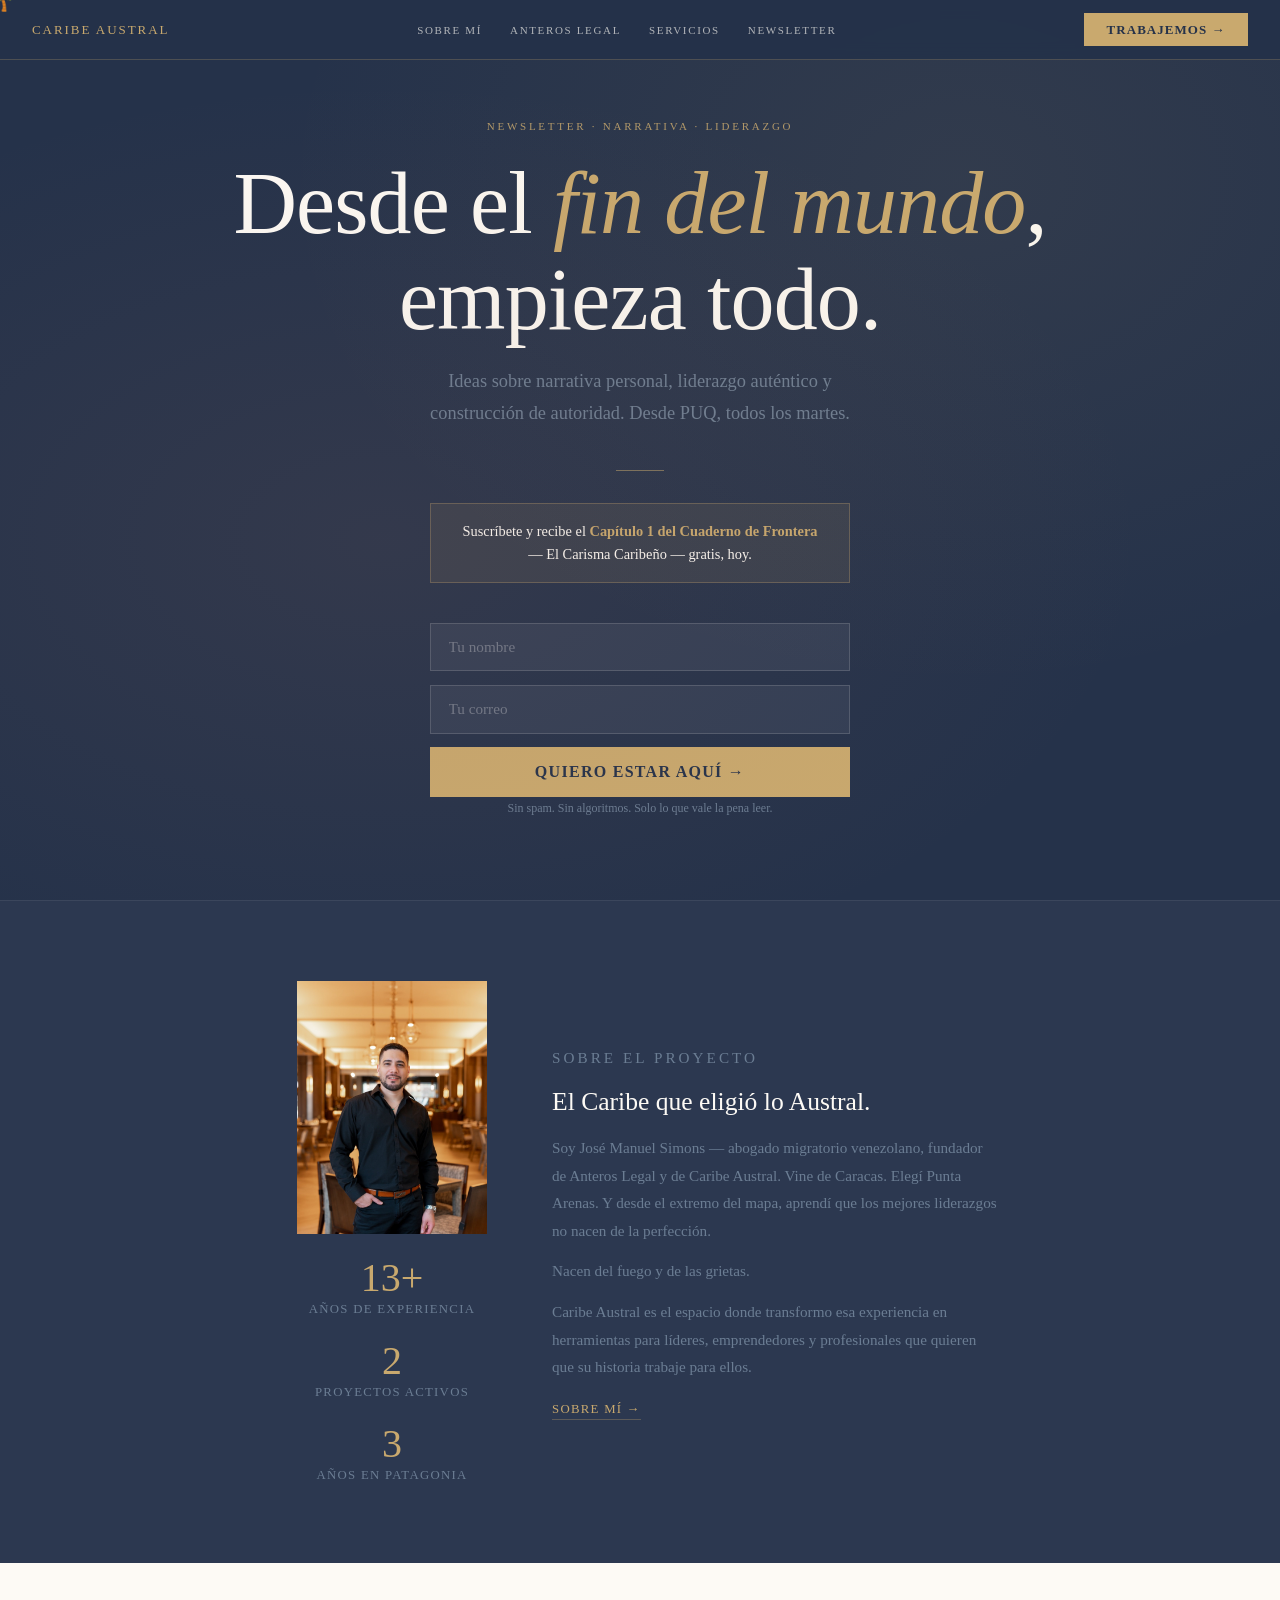
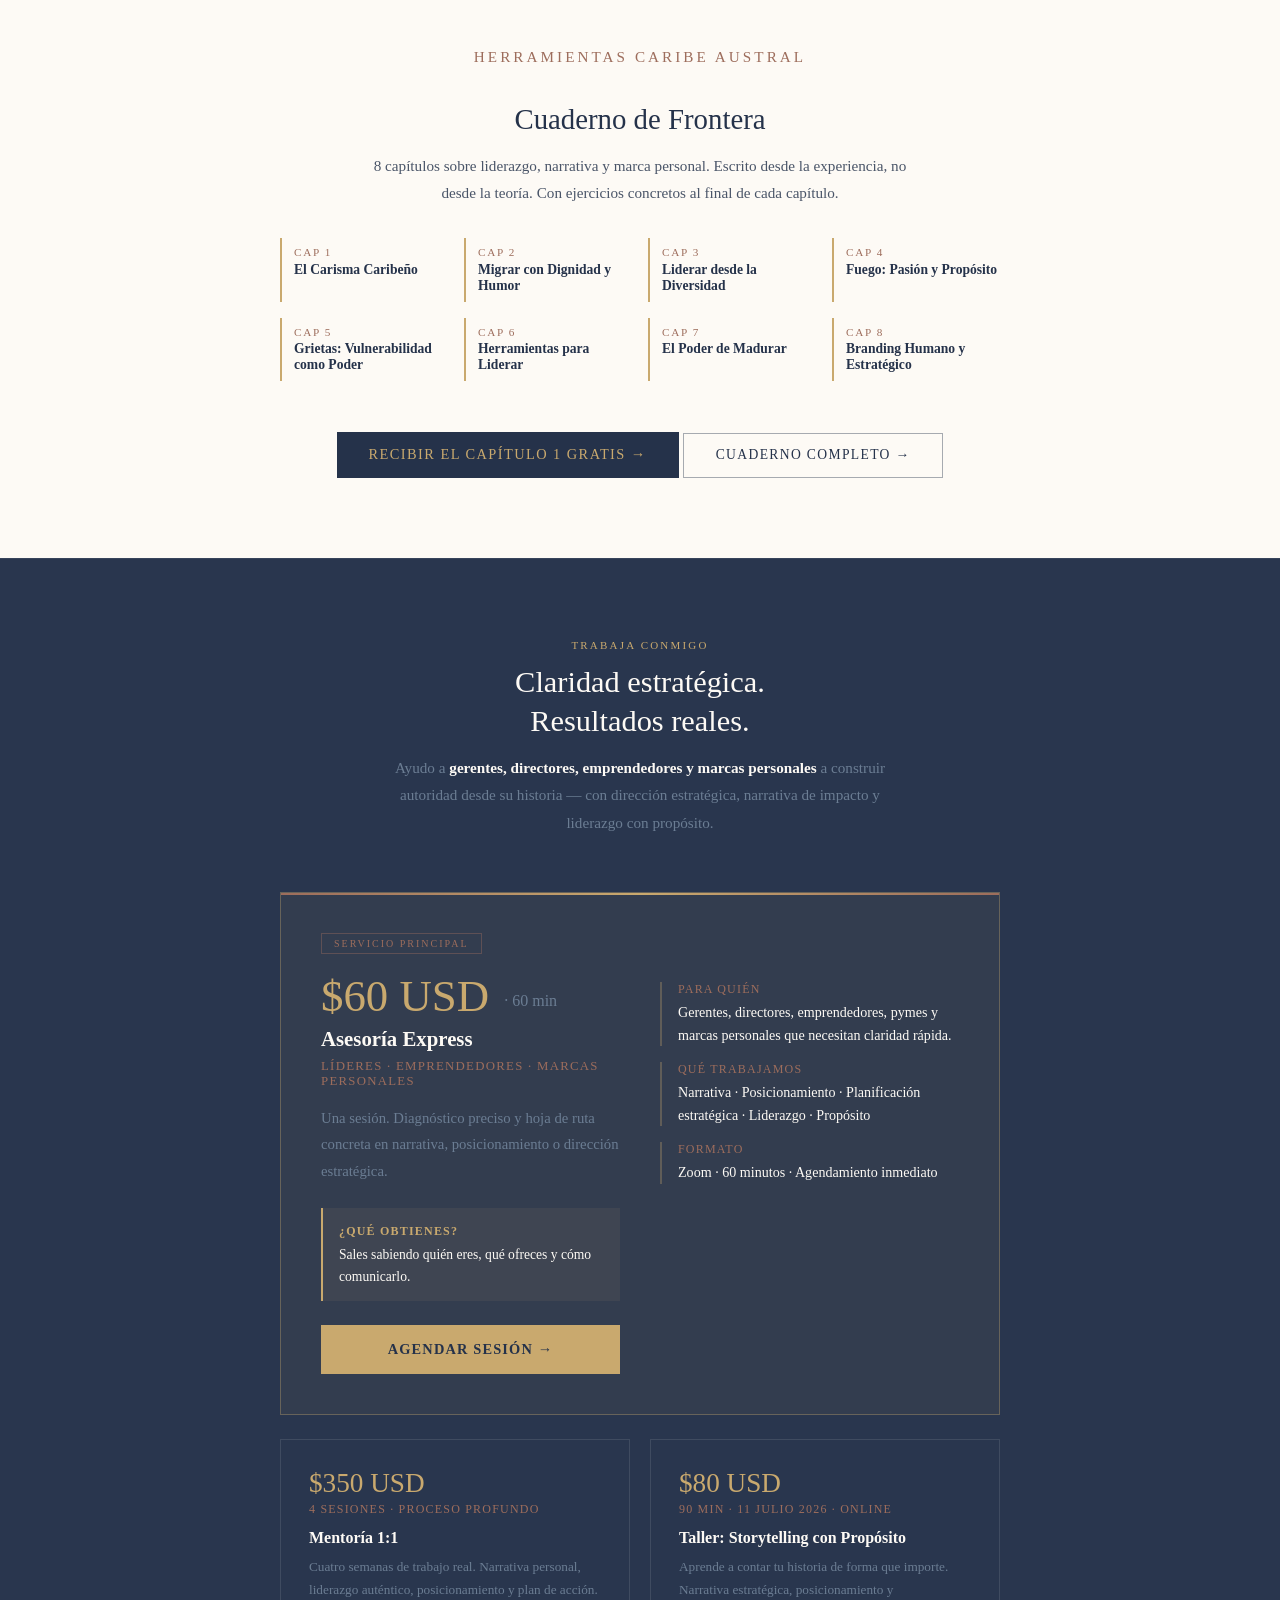
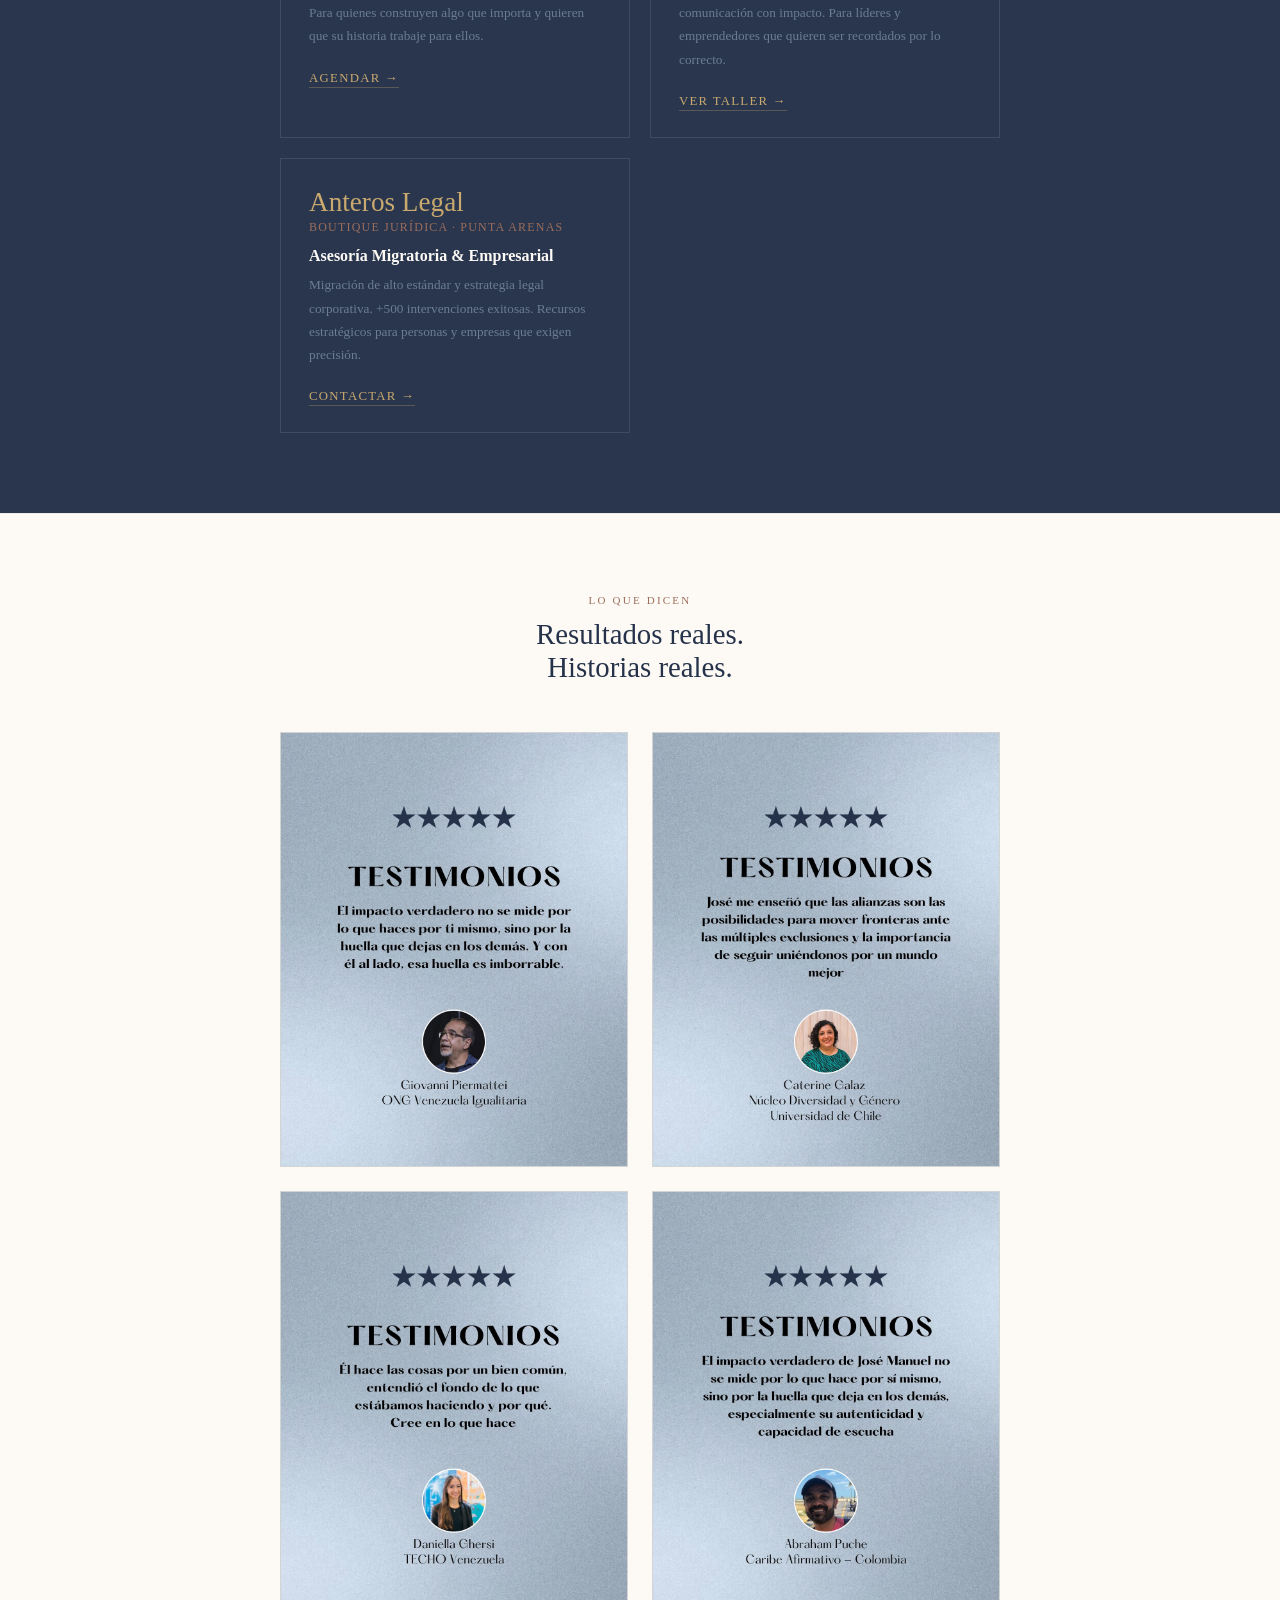
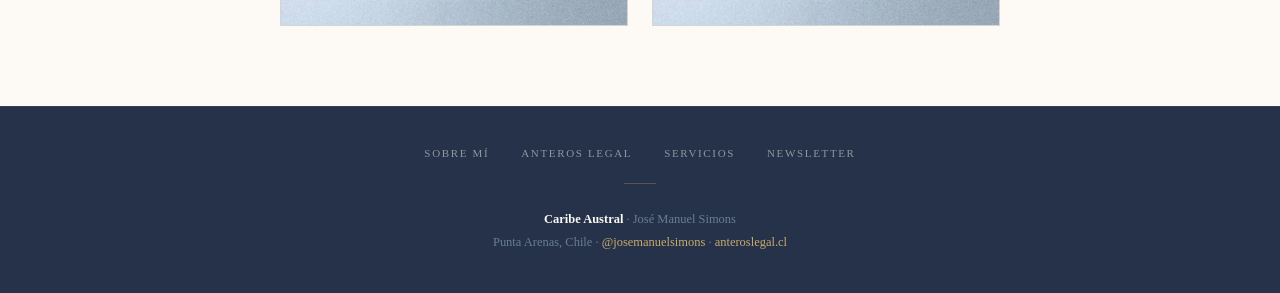
==== commit c5a4ef41: "Update index.html" ====
--- a/index.html
+++ b/index.html
@@ -68,7 +68,8 @@
     flex: 1;
     justify-content: center;
   }
-  .topbar-nav a {
+  .topbar-nav a,
+  .topbar-nav-link {
     font-size: 11px;
     letter-spacing: .15em;
     color: rgba(253,250,245,.65);
@@ -78,7 +79,8 @@
     white-space: nowrap;
     cursor: none;
   }
-  .topbar-nav a:hover { color: var(--oro); }
+  .topbar-nav a:hover,
+  .topbar-nav-link:hover { color: var(--oro); }
   @media (max-width: 480px) { .topbar-nav { display: none; } }
 
   /* HERO */
@@ -633,8 +635,8 @@
   <div class="topbar-nav">
     <a href="https://josemanuelsimons.github.io/sobre-mi.html" target="_blank">Sobre mí</a>
     <a href="https://anteroslegal.cl" target="_blank">Anteros Legal</a>
-    <a href="#servicios" class="nav-scroll">Servicios</a>
-    <a href="#suscribirse" class="nav-scroll">Newsletter</a>
+    <a href="#servicios" class="topbar-nav-link nav-scroll">Servicios</a>
+    <a href="#suscribirse" class="topbar-nav-link nav-scroll">Newsletter</a>
   </div>
   <a href="#servicios" class="topbar-btn nav-scroll">Trabajemos →</a>
 </nav>
@@ -740,24 +742,26 @@
         <div>
           <div class="sf-precio">$60 USD <span>· 60 min</span></div>
           <div class="sf-nombre">Asesoría Express</div>
-          <div class="sf-nicho">Para líderes, emprendedores y marcas personales</div>
-          <div class="sf-desc">
-            Una sola sesión. Diagnóstico preciso, dirección clara, acción inmediata. Trabajo contigo en posicionamiento, narrativa, planificación estratégica o toma de decisiones críticas.
+          <div class="sf-nicho">Líderes · Emprendedores · Marcas personales</div>
+          <div class="sf-desc">Una sesión. Diagnóstico preciso y hoja de ruta concreta en narrativa, posicionamiento o dirección estratégica.</div>
+          <div class="sf-resultado">
+            <strong>¿Qué obtienes?</strong>
+            Sales sabiendo quién eres, qué ofreces y cómo comunicarlo.
           </div>
           <a href="https://calendly.com/josemanuelsimons/asesoria-express-caribe-austral" target="_blank" class="servicio-cta-primary">Agendar sesión →</a>
         </div>
-        <div>
-          <ul class="sf-puntos">
-            <li>Diagnóstico de narrativa y posicionamiento actual</li>
-            <li>Hoja de ruta concreta para los próximos 30 días</li>
-            <li>Consultoría en planificación y dirección estratégica</li>
-            <li>Guía de comunicación para gerentes, pymes y líderes</li>
-            <li>Orientación para emprendedores en etapa de crecimiento</li>
-            <li>Claridad sobre tu propósito y propuesta de valor</li>
-          </ul>
-          <div class="sf-resultado">
-            <strong>¿Qué obtienen?</strong>
-            Sales con claridad sobre quién eres, qué ofreces y cómo comunicarlo — en 60 minutos.
+        <div style="display:flex;flex-direction:column;gap:1rem;padding-top:.5rem;">
+          <div style="border-left:2px solid rgba(201,169,110,.3);padding-left:1rem;">
+            <div style="font-size:.75rem;color:var(--tierra);text-transform:uppercase;letter-spacing:.1em;margin-bottom:.25rem;">Para quién</div>
+            <div style="font-size:.88rem;color:var(--crema);line-height:1.6;">Gerentes, directores, emprendedores, pymes y marcas personales que necesitan claridad rápida.</div>
+          </div>
+          <div style="border-left:2px solid rgba(201,169,110,.3);padding-left:1rem;">
+            <div style="font-size:.75rem;color:var(--tierra);text-transform:uppercase;letter-spacing:.1em;margin-bottom:.25rem;">Qué trabajamos</div>
+            <div style="font-size:.88rem;color:var(--crema);line-height:1.6;">Narrativa · Posicionamiento · Planificación estratégica · Liderazgo · Propósito</div>
+          </div>
+          <div style="border-left:2px solid rgba(201,169,110,.3);padding-left:1rem;">
+            <div style="font-size:.75rem;color:var(--tierra);text-transform:uppercase;letter-spacing:.1em;margin-bottom:.25rem;">Formato</div>
+            <div style="font-size:.88rem;color:var(--crema);line-height:1.6;">Zoom · 60 minutos · Agendamiento inmediato</div>
           </div>
         </div>
       </div>
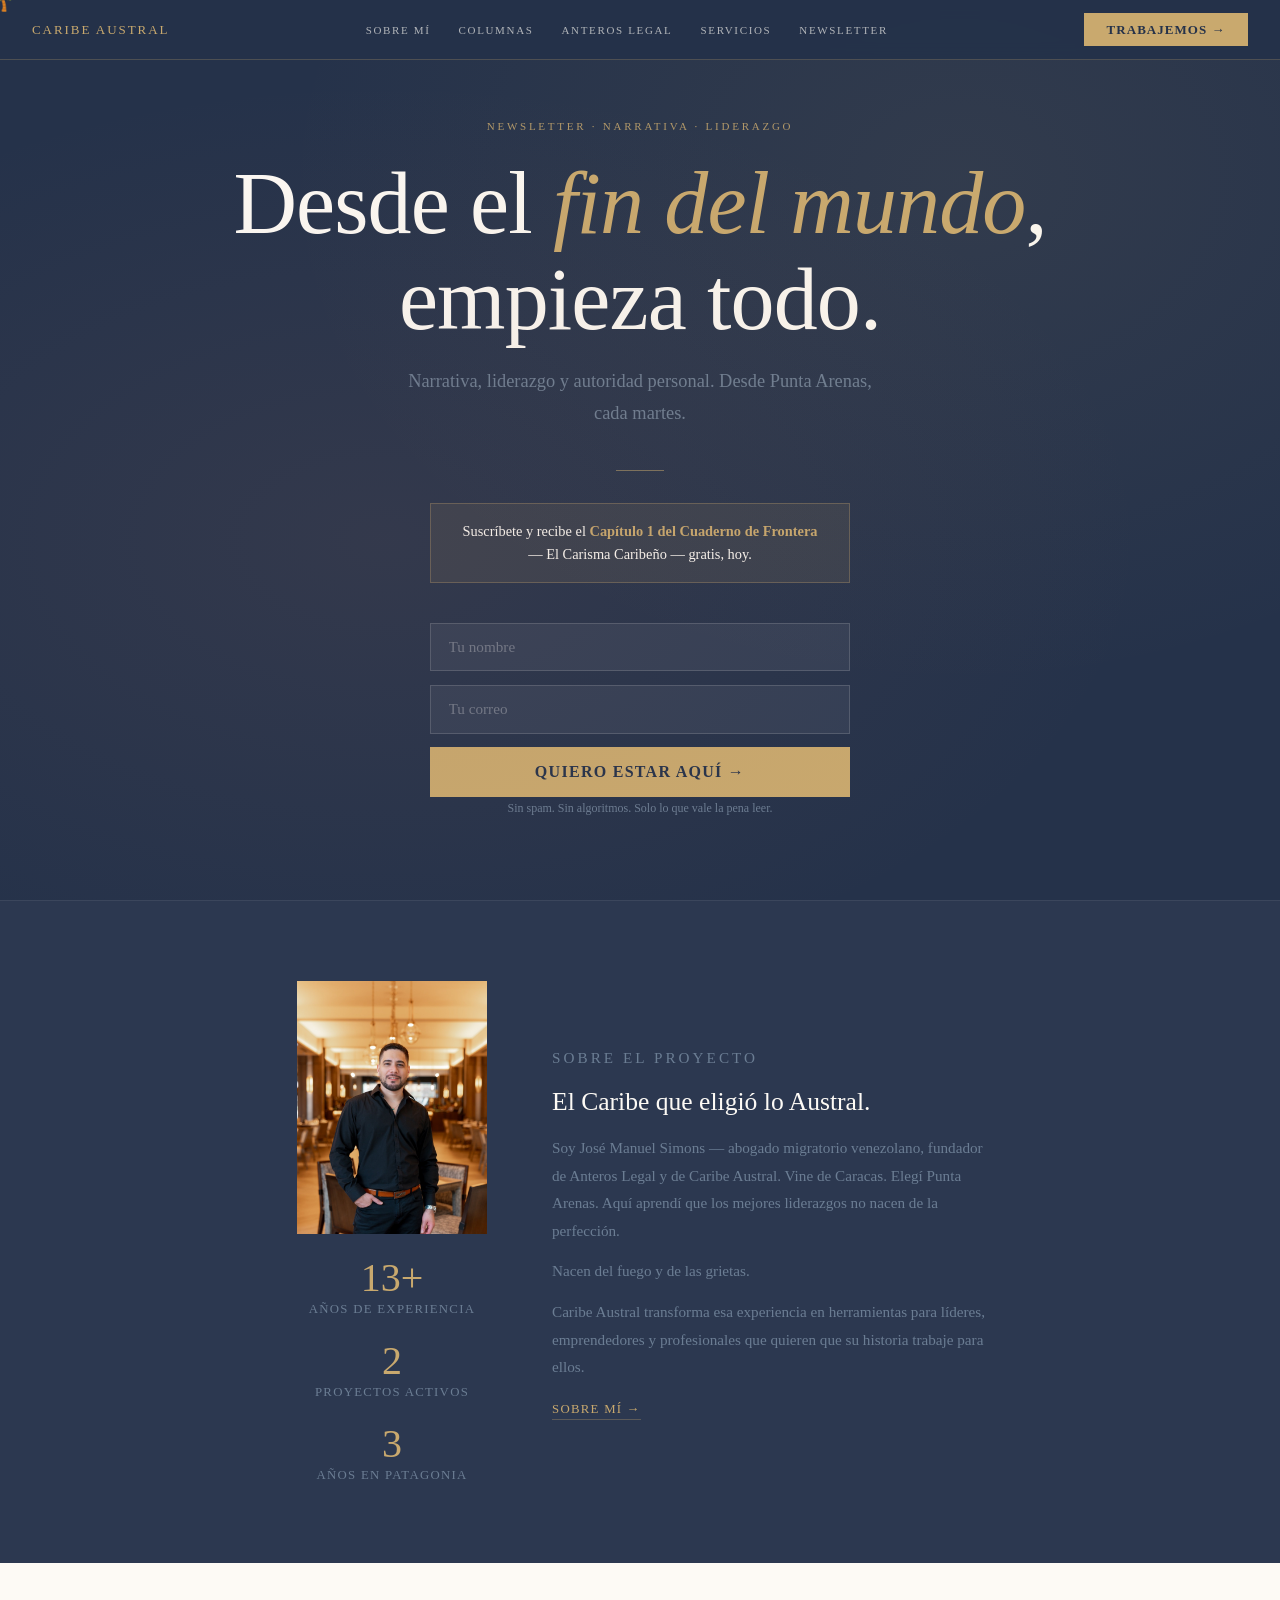
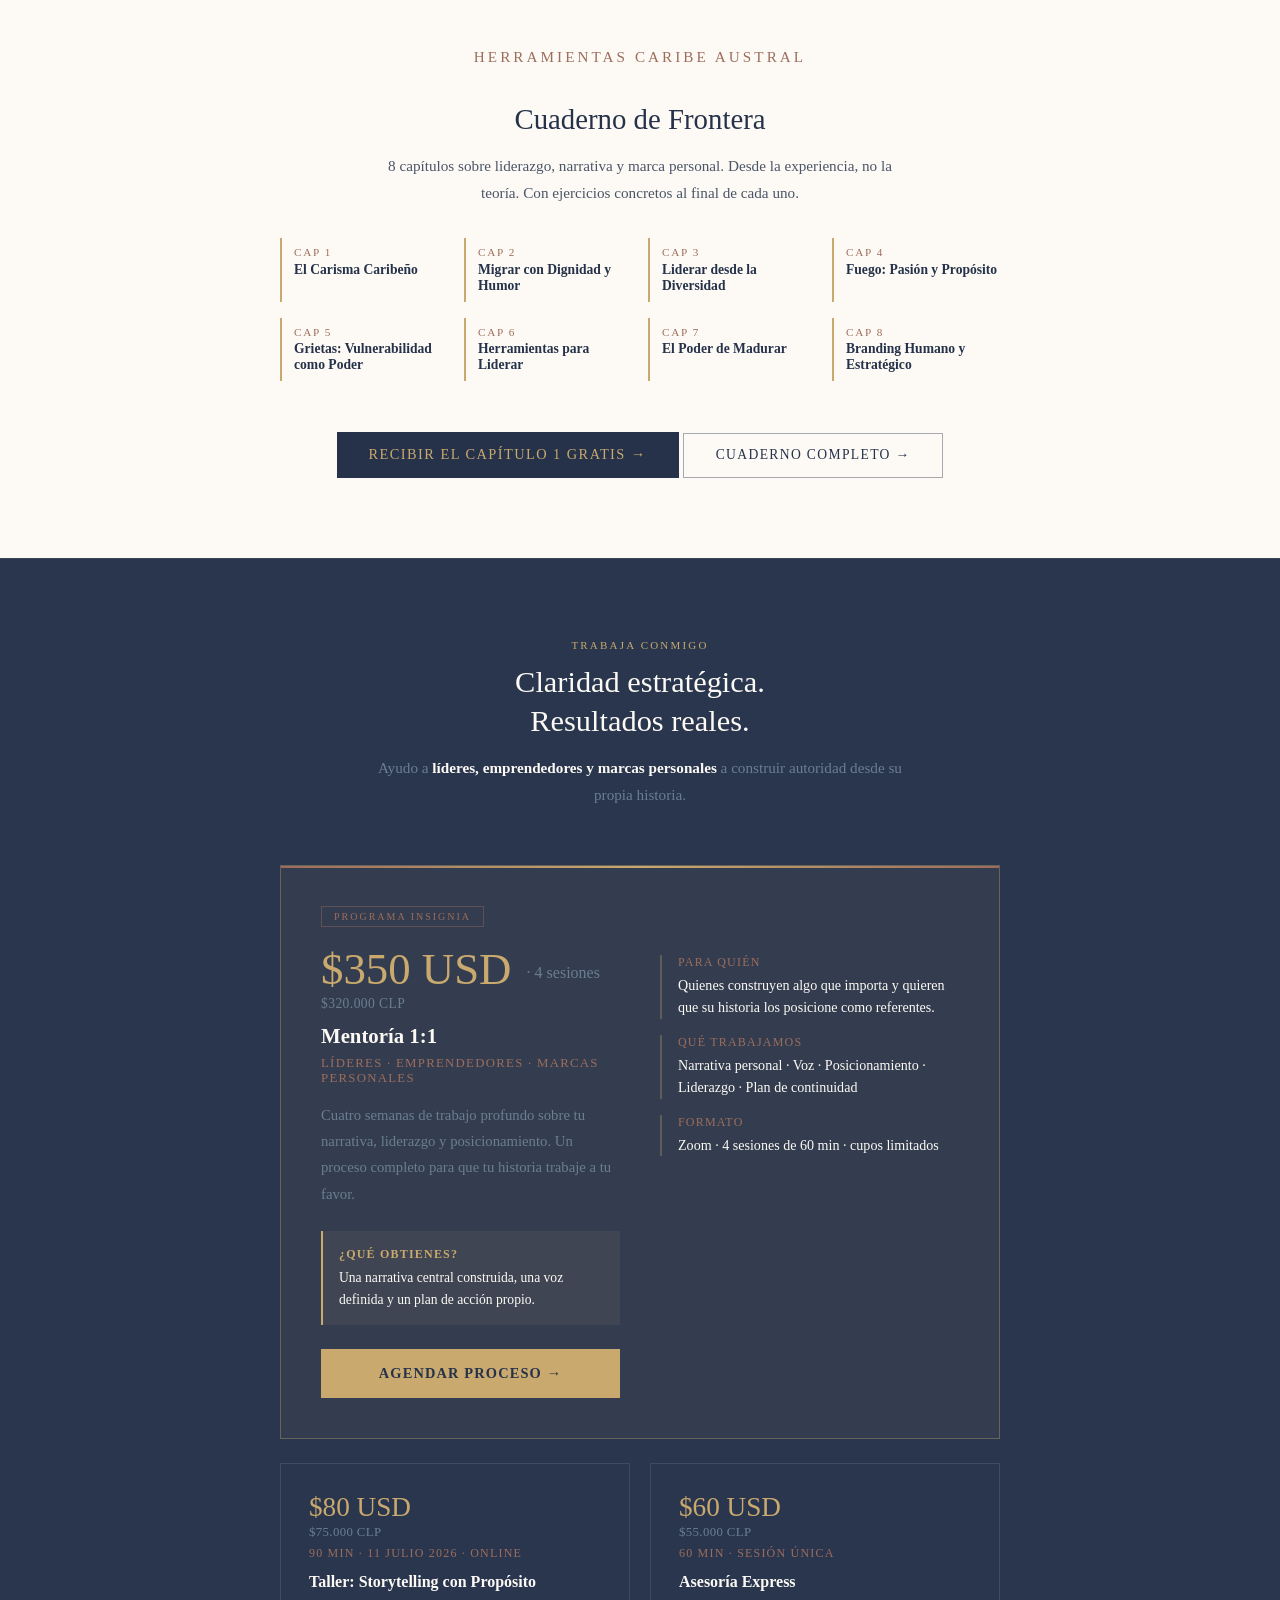
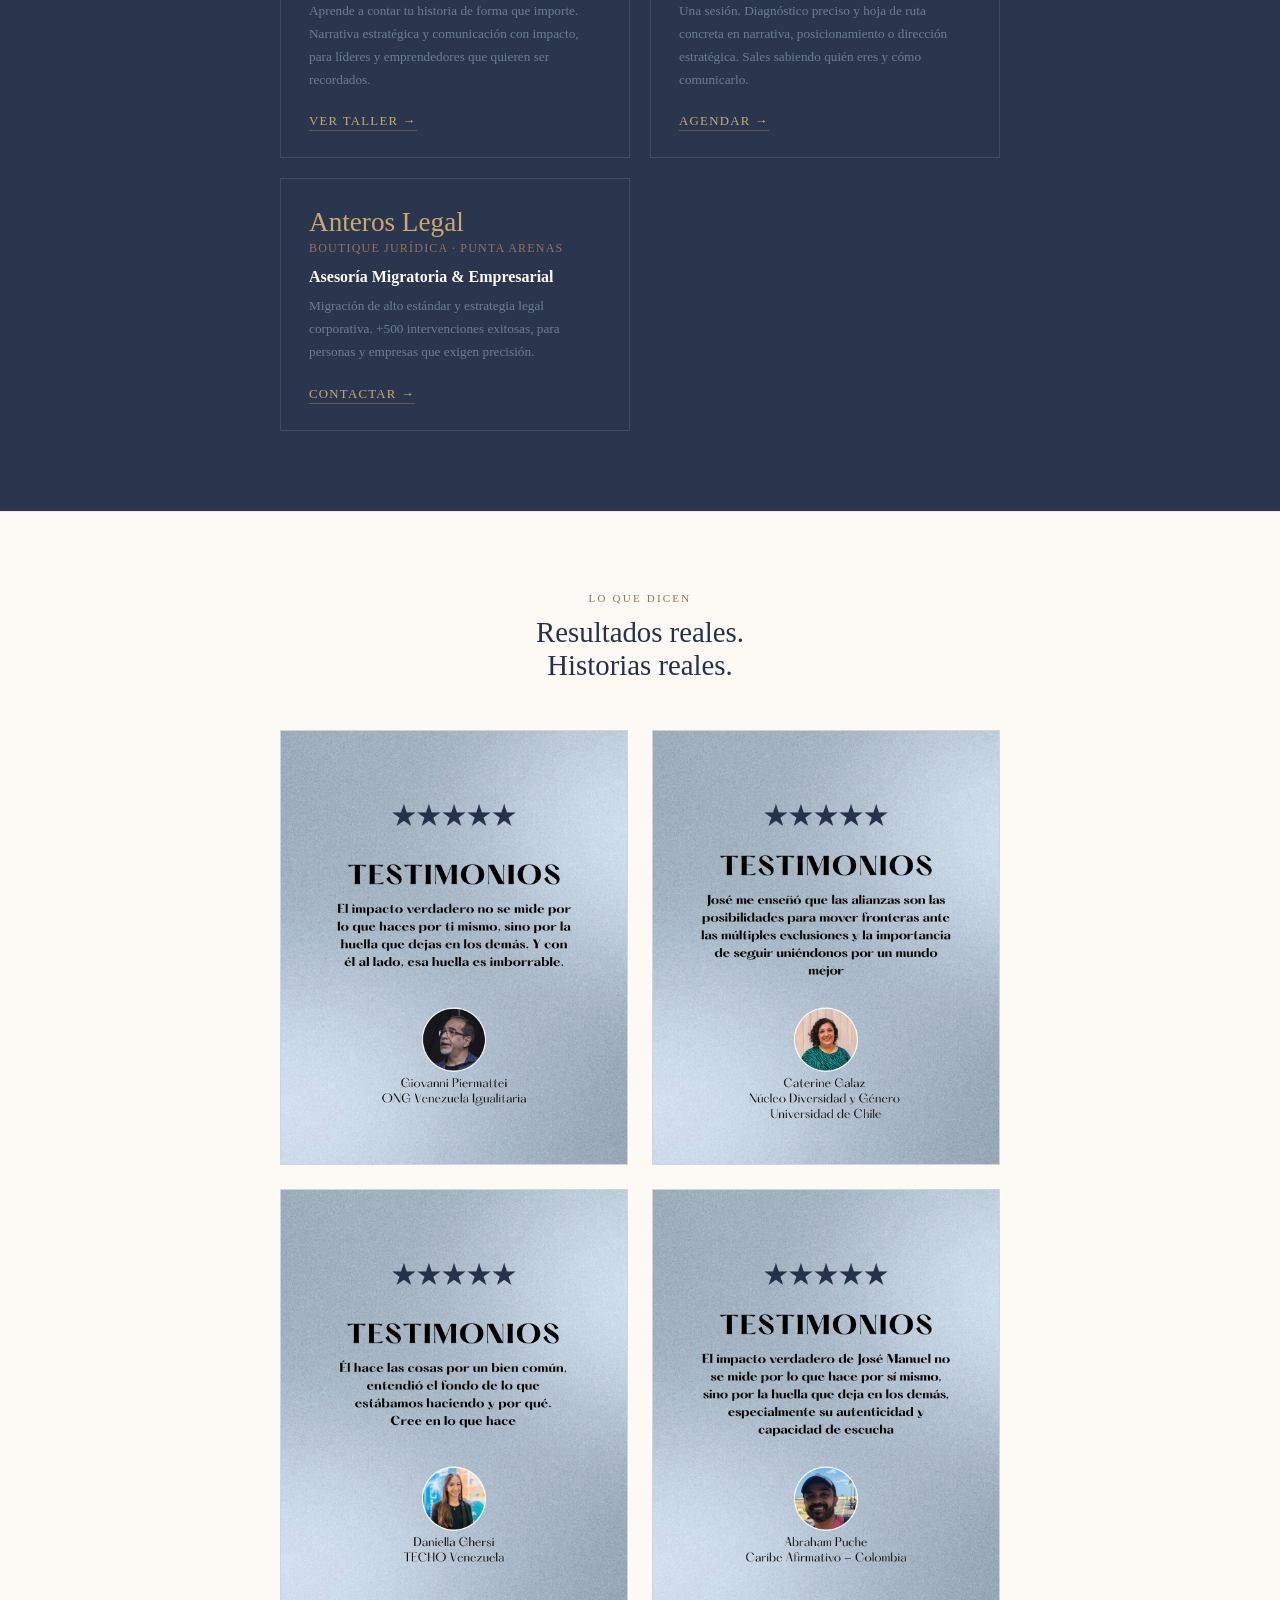
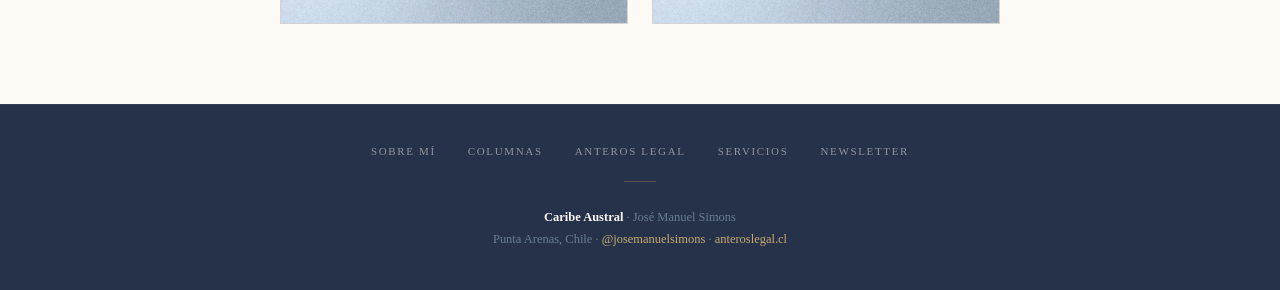
==== commit 90d2b3b9: "Update index.html" ====
--- a/index.html
+++ b/index.html
@@ -363,6 +363,12 @@
     vertical-align: middle;
     margin-left: .25rem;
   }
+  .sf-clp {
+    font-size: .85rem;
+    color: var(--azul-med);
+    letter-spacing: .03em;
+    margin-bottom: .75rem;
+  }
   .sf-nombre {
     font-size: 1.3rem;
     color: var(--crema);
@@ -447,6 +453,12 @@
     color: var(--oro);
     font-weight: 400;
     margin-bottom: .15rem;
+  }
+  .servicio-clp {
+    font-size: .8rem;
+    color: var(--azul-med);
+    letter-spacing: .03em;
+    margin-bottom: .35rem;
   }
   .servicio-plazo {
     font-size: .75rem;
@@ -634,7 +646,8 @@
   <span class="topbar-brand">Caribe Austral</span>
   <div class="topbar-nav">
     <a href="https://josemanuelsimons.github.io/sobre-mi.html" target="_blank">Sobre mí</a>
-    <a href="https://anteroslegal.cl" target="_blank">Anteros Legal</a>
+    <a href="https://josemanuelsimons.github.io/columnas" target="_blank">Columnas</a>
+    <a href="https://anteroslegal.github.io/anteroslegal/" target="_blank">Anteros Legal</a>
     <a href="#servicios" class="topbar-nav-link nav-scroll">Servicios</a>
     <a href="#suscribirse" class="topbar-nav-link nav-scroll">Newsletter</a>
   </div>
@@ -645,7 +658,7 @@
 <section class="hero">
   <p class="hero-tag">Newsletter · Narrativa · Liderazgo</p>
   <h1>Desde el <em>fin del mundo</em>,<br>empieza todo.</h1>
-  <p class="hero-sub">Ideas sobre narrativa personal, liderazgo auténtico y construcción de autoridad. Desde PUQ, todos los martes.</p>
+  <p class="hero-sub">Narrativa, liderazgo y autoridad personal. Desde Punta Arenas, cada martes.</p>
   <div class="divider-gold"></div>
 
   <!-- INCENTIVO -->
@@ -662,7 +675,7 @@
     </form>
     <p class="form-note">Sin spam. Sin algoritmos. Solo lo que vale la pena leer.</p>
     <div class="form-success" id="success">
-      <p><strong>Ya estás aquí.</strong><br>Revisa tu correo — el Capítulo 1 está en camino.<br>El newsletter empieza el <strong>19 de mayo</strong>, todos los martes.</p>
+      <p><strong>Ya estás aquí.</strong><br>Revisa tu correo — el Capítulo 1 está en camino.<br>El newsletter llega cada martes.</p>
     </div>
   </div>
 </section>
@@ -694,9 +707,9 @@
     <div>
       <p class="sobre-label">Sobre el proyecto</p>
       <h2>El Caribe que eligió lo Austral.</h2>
-      <p>Soy José Manuel Simons — abogado migratorio venezolano, fundador de Anteros Legal y de Caribe Austral. Vine de Caracas. Elegí Punta Arenas. Y desde el extremo del mapa, aprendí que los mejores liderazgos no nacen de la perfección.</p>
+      <p>Soy José Manuel Simons — abogado migratorio venezolano, fundador de Anteros Legal y de Caribe Austral. Vine de Caracas. Elegí Punta Arenas. Aquí aprendí que los mejores liderazgos no nacen de la perfección.</p>
       <p>Nacen del fuego y de las grietas.</p>
-      <p>Caribe Austral es el espacio donde transformo esa experiencia en herramientas para líderes, emprendedores y profesionales que quieren que su historia trabaje para ellos.</p>
+      <p>Caribe Austral transforma esa experiencia en herramientas para líderes, emprendedores y profesionales que quieren que su historia trabaje para ellos.</p>
       <a href="https://josemanuelsimons.github.io/sobre-mi.html" target="_blank" class="sobre-link">Sobre mí →</a>
     </div>
   </div>
@@ -707,7 +720,7 @@
   <div class="container">
     <p class="sobre-label">Herramientas Caribe Austral</p>
     <h2>Cuaderno de Frontera</h2>
-    <p>8 capítulos sobre liderazgo, narrativa y marca personal. Escrito desde la experiencia, no desde la teoría. Con ejercicios concretos al final de cada capítulo.</p>
+    <p>8 capítulos sobre liderazgo, narrativa y marca personal. Desde la experiencia, no la teoría. Con ejercicios concretos al final de cada uno.</p>
     <div class="caps-grid">
       <div class="cap-item"><div class="cap-num">Cap 1</div><div class="cap-title">El Carisma Caribeño</div></div>
       <div class="cap-item"><div class="cap-num">Cap 2</div><div class="cap-title">Migrar con Dignidad y Humor</div></div>
@@ -732,36 +745,37 @@
     <div class="servicios-header">
       <span class="sobre-label">Trabaja conmigo</span>
       <h2>Claridad estrat&eacute;gica.<br>Resultados reales.</h2>
-      <p class="servicios-intro">Ayudo a <strong style="color:var(--crema)">gerentes, directores, emprendedores y marcas personales</strong> a construir autoridad desde su historia — con dirección estratégica, narrativa de impacto y liderazgo con propósito.</p>
+      <p class="servicios-intro">Ayudo a <strong style="color:var(--crema)">líderes, emprendedores y marcas personales</strong> a construir autoridad desde su propia historia.</p>
     </div>
 
-    <!-- SERVICIO DESTACADO: ASESORÍA EXPRESS -->
+    <!-- SERVICIO DESTACADO: MENTORÍA 1:1 (ancla de precio) -->
     <div class="servicio-featured">
-      <span class="servicio-badge">Servicio principal</span>
+      <span class="servicio-badge">Programa insignia</span>
       <div class="servicio-featured-grid">
         <div>
-          <div class="sf-precio">$60 USD <span>· 60 min</span></div>
-          <div class="sf-nombre">Asesoría Express</div>
+          <div class="sf-precio">$350 USD <span>· 4 sesiones</span></div>
+          <div class="sf-clp">$320.000 CLP</div>
+          <div class="sf-nombre">Mentoría 1:1</div>
           <div class="sf-nicho">Líderes · Emprendedores · Marcas personales</div>
-          <div class="sf-desc">Una sesión. Diagnóstico preciso y hoja de ruta concreta en narrativa, posicionamiento o dirección estratégica.</div>
+          <div class="sf-desc">Cuatro semanas de trabajo profundo sobre tu narrativa, liderazgo y posicionamiento. Un proceso completo para que tu historia trabaje a tu favor.</div>
           <div class="sf-resultado">
             <strong>¿Qué obtienes?</strong>
-            Sales sabiendo quién eres, qué ofreces y cómo comunicarlo.
+            Una narrativa central construida, una voz definida y un plan de acción propio.
           </div>
-          <a href="https://calendly.com/josemanuelsimons/asesoria-express-caribe-austral" target="_blank" class="servicio-cta-primary">Agendar sesión →</a>
+          <a href="https://calendly.com/josemanuelsimons/mentoria-1-1-narrativa-con-proposito" target="_blank" class="servicio-cta-primary">Agendar proceso →</a>
         </div>
         <div style="display:flex;flex-direction:column;gap:1rem;padding-top:.5rem;">
           <div style="border-left:2px solid rgba(201,169,110,.3);padding-left:1rem;">
             <div style="font-size:.75rem;color:var(--tierra);text-transform:uppercase;letter-spacing:.1em;margin-bottom:.25rem;">Para quién</div>
-            <div style="font-size:.88rem;color:var(--crema);line-height:1.6;">Gerentes, directores, emprendedores, pymes y marcas personales que necesitan claridad rápida.</div>
+            <div style="font-size:.88rem;color:var(--crema);line-height:1.6;">Quienes construyen algo que importa y quieren que su historia los posicione como referentes.</div>
           </div>
           <div style="border-left:2px solid rgba(201,169,110,.3);padding-left:1rem;">
             <div style="font-size:.75rem;color:var(--tierra);text-transform:uppercase;letter-spacing:.1em;margin-bottom:.25rem;">Qué trabajamos</div>
-            <div style="font-size:.88rem;color:var(--crema);line-height:1.6;">Narrativa · Posicionamiento · Planificación estratégica · Liderazgo · Propósito</div>
+            <div style="font-size:.88rem;color:var(--crema);line-height:1.6;">Narrativa personal · Voz · Posicionamiento · Liderazgo · Plan de continuidad</div>
           </div>
           <div style="border-left:2px solid rgba(201,169,110,.3);padding-left:1rem;">
             <div style="font-size:.75rem;color:var(--tierra);text-transform:uppercase;letter-spacing:.1em;margin-bottom:.25rem;">Formato</div>
-            <div style="font-size:.88rem;color:var(--crema);line-height:1.6;">Zoom · 60 minutos · Agendamiento inmediato</div>
+            <div style="font-size:.88rem;color:var(--crema);line-height:1.6;">Zoom · 4 sesiones de 60 min · cupos limitados</div>
           </div>
         </div>
       </div>
@@ -771,27 +785,29 @@
     <div class="servicios-grid-2">
 
       <div class="servicio-card">
-        <div class="servicio-precio">$350 USD</div>
-        <div class="servicio-plazo">4 sesiones · proceso profundo</div>
-        <div class="servicio-nombre">Mentoría 1:1</div>
-        <div class="servicio-desc">Cuatro semanas de trabajo real. Narrativa personal, liderazgo auténtico, posicionamiento y plan de acción. Para quienes construyen algo que importa y quieren que su historia trabaje para ellos.</div>
-        <a href="https://calendly.com/josemanuelsimons/mentoria-1-1-narrativa-con-proposito" target="_blank" class="servicio-link">Agendar →</a>
-      </div>
-
-      <div class="servicio-card">
         <div class="servicio-precio">$80 USD</div>
+        <div class="servicio-clp">$75.000 CLP</div>
         <div class="servicio-plazo">90 min · 11 julio 2026 · online</div>
         <div class="servicio-nombre">Taller: Storytelling con Propósito</div>
-        <div class="servicio-desc">Aprende a contar tu historia de forma que importe. Narrativa estratégica, posicionamiento y comunicación con impacto. Para líderes y emprendedores que quieren ser recordados por lo correcto.</div>
+        <div class="servicio-desc">Aprende a contar tu historia de forma que importe. Narrativa estratégica y comunicación con impacto, para líderes y emprendedores que quieren ser recordados.</div>
         <a href="https://josemanuelsimons.github.io/taller" target="_blank" class="servicio-link">Ver taller →</a>
+      </div>
+
+      <div class="servicio-card">
+        <div class="servicio-precio">$60 USD</div>
+        <div class="servicio-clp">$55.000 CLP</div>
+        <div class="servicio-plazo">60 min · sesión única</div>
+        <div class="servicio-nombre">Asesoría Express</div>
+        <div class="servicio-desc">Una sesión. Diagnóstico preciso y hoja de ruta concreta en narrativa, posicionamiento o dirección estratégica. Sales sabiendo quién eres y cómo comunicarlo.</div>
+        <a href="https://calendly.com/josemanuelsimons/asesoria-express-caribe-austral" target="_blank" class="servicio-link">Agendar →</a>
       </div>
 
       <div class="servicio-card">
         <div class="servicio-precio">Anteros Legal</div>
         <div class="servicio-plazo">boutique jurídica · punta arenas</div>
         <div class="servicio-nombre">Asesoría Migratoria & Empresarial</div>
-        <div class="servicio-desc">Migración de alto estándar y estrategia legal corporativa. +500 intervenciones exitosas. Recursos estratégicos para personas y empresas que exigen precisión.</div>
-        <a href="https://anteroslegal.cl" target="_blank" class="servicio-link">Contactar →</a>
+        <div class="servicio-desc">Migración de alto estándar y estrategia legal corporativa. +500 intervenciones exitosas, para personas y empresas que exigen precisión.</div>
+        <a href="https://anteroslegal.github.io/anteroslegal/" target="_blank" class="servicio-link">Contactar →</a>
       </div>
 
     </div>
@@ -843,7 +859,8 @@
 <footer>
   <nav class="footer-nav">
     <a href="https://josemanuelsimons.github.io/sobre-mi.html" target="_blank">Sobre mí</a>
-    <a href="https://anteroslegal.cl" target="_blank">Anteros Legal</a>
+    <a href="https://josemanuelsimons.github.io/columnas" target="_blank">Columnas</a>
+    <a href="https://anteroslegal.github.io/anteroslegal/" target="_blank">Anteros Legal</a>
     <a href="#servicios" class="nav-scroll">Servicios</a>
     <a href="#suscribirse" class="nav-scroll">Newsletter</a>
   </nav>
@@ -851,7 +868,7 @@
   <p>
     <strong style="color:var(--crema)">Caribe Austral</strong> · José Manuel Simons<br>
     Punta Arenas, Chile · <a href="https://www.instagram.com/josemanuelsimons" target="_blank">@josemanuelsimons</a>
-    · <a href="https://www.anteroslegal.cl" target="_blank">anteroslegal.cl</a>
+    · <a href="https://anteroslegal.github.io/anteroslegal/" target="_blank">anteroslegal.cl</a>
   </p>
 </footer>
 
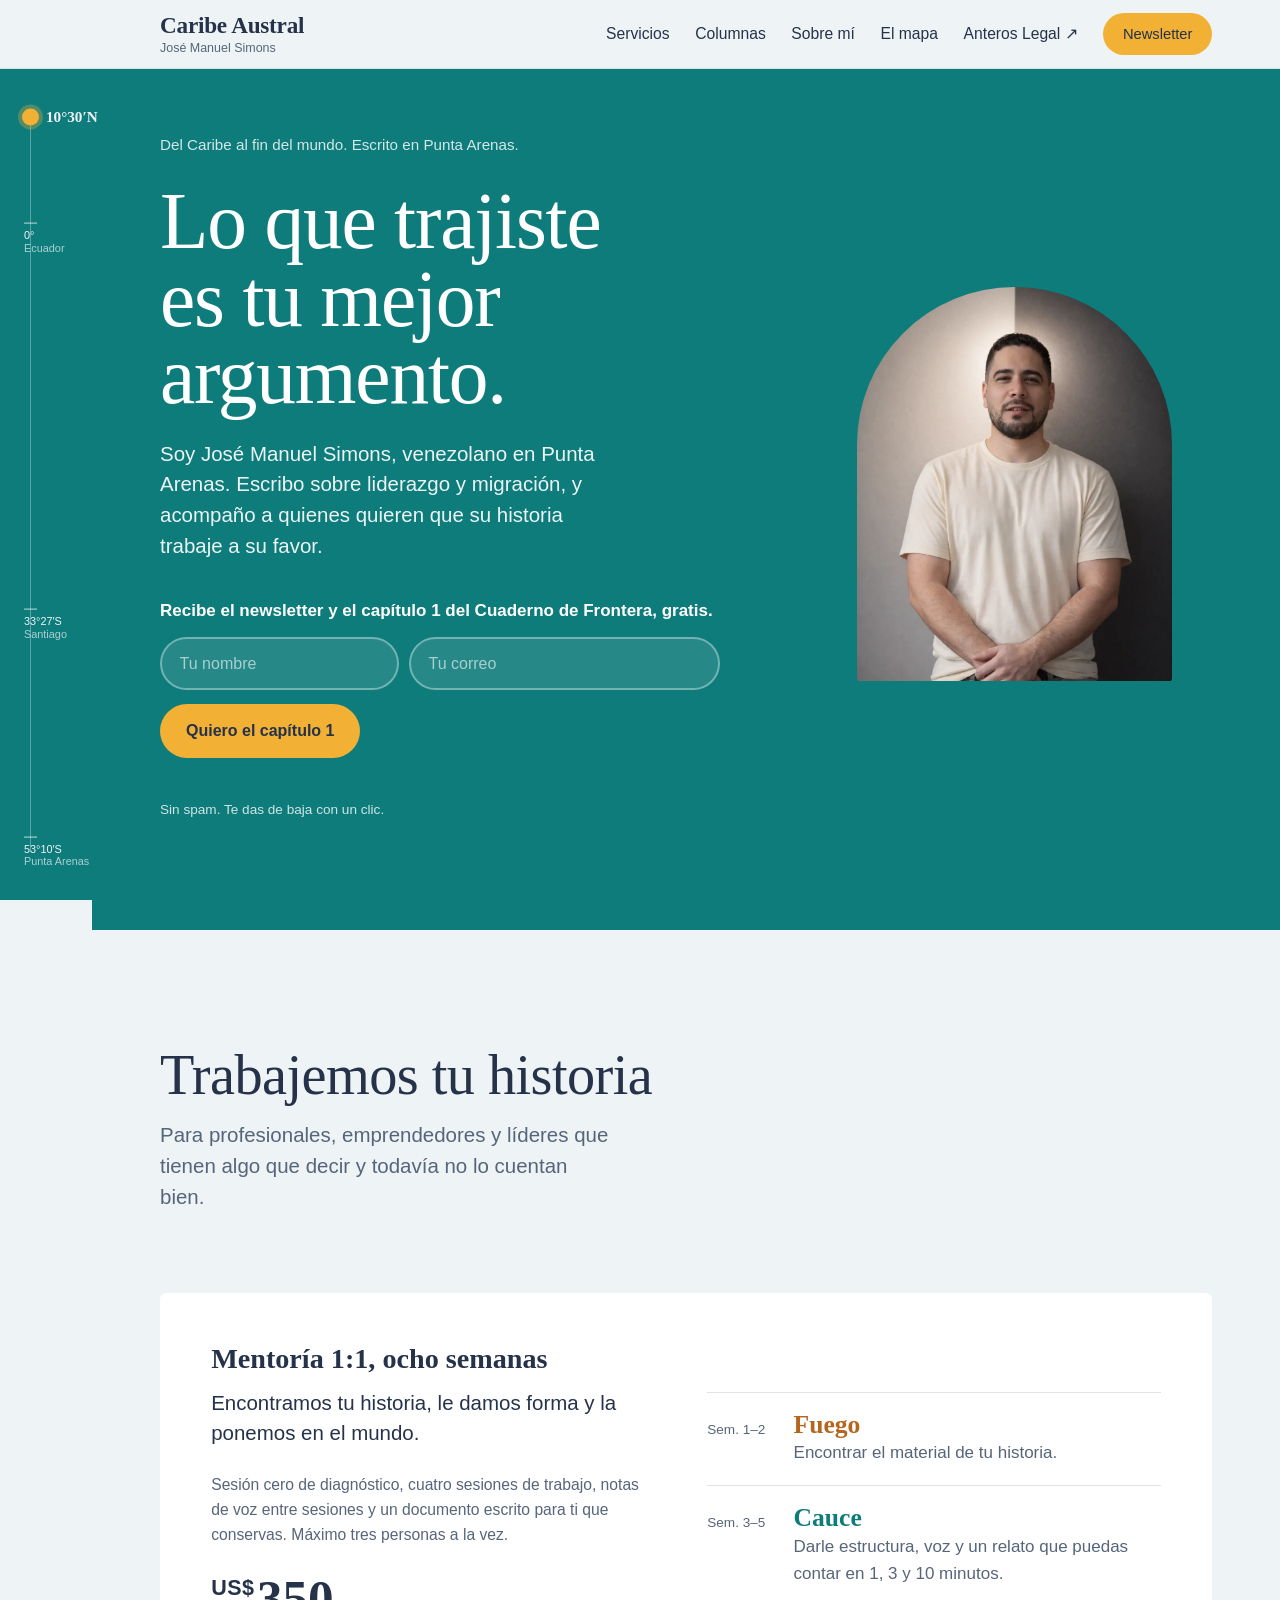
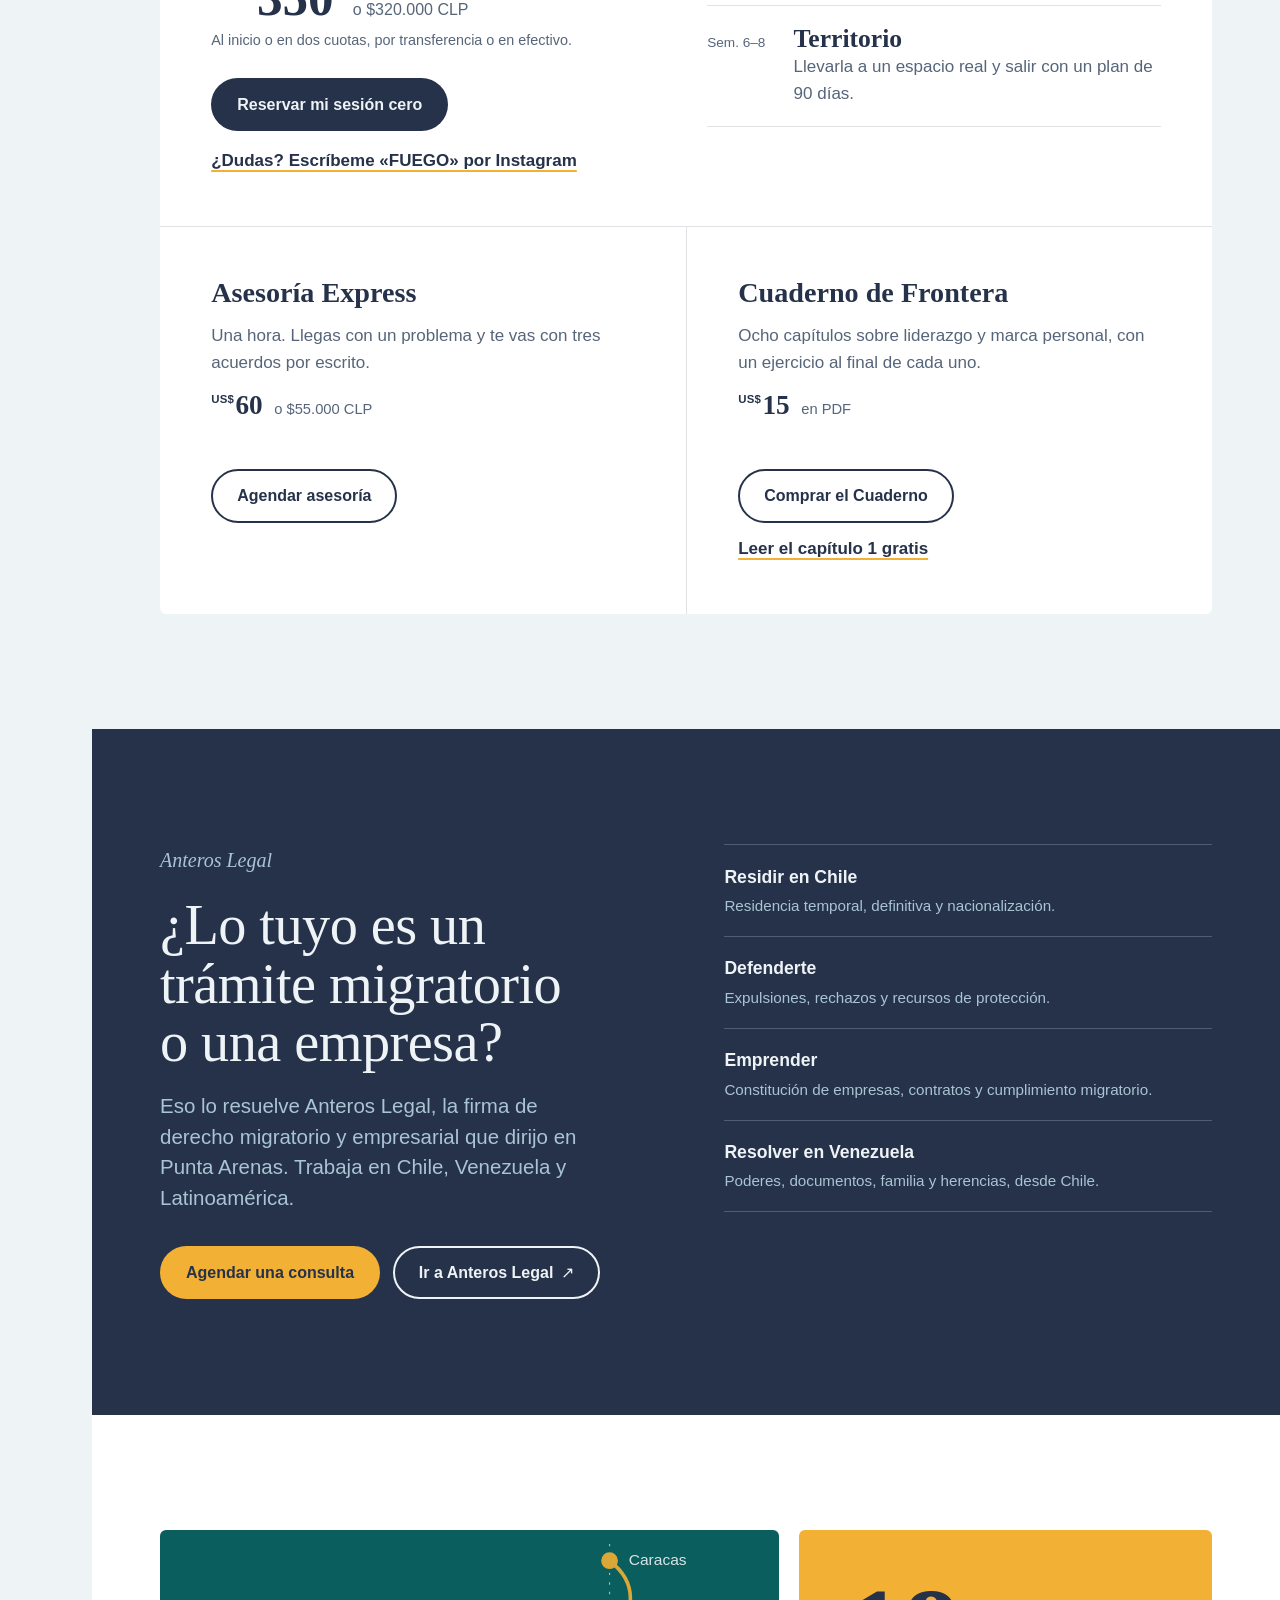
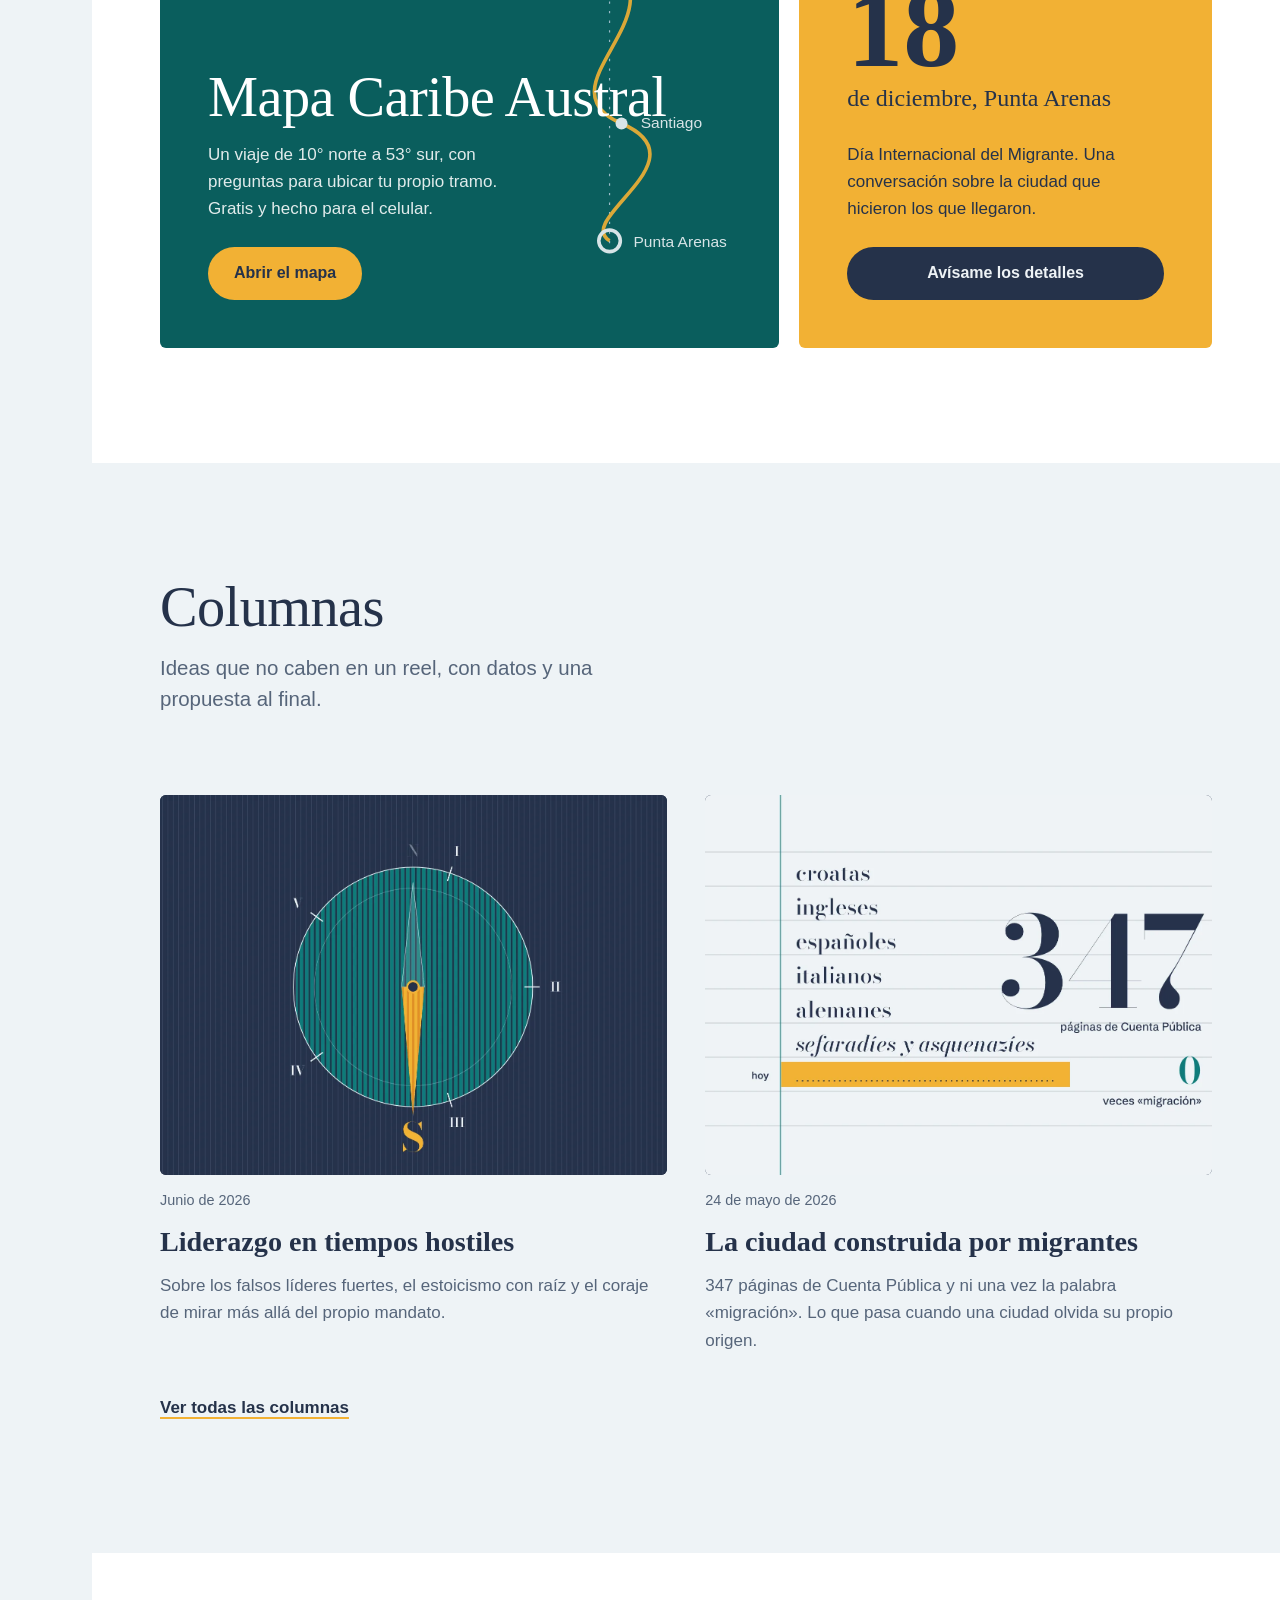
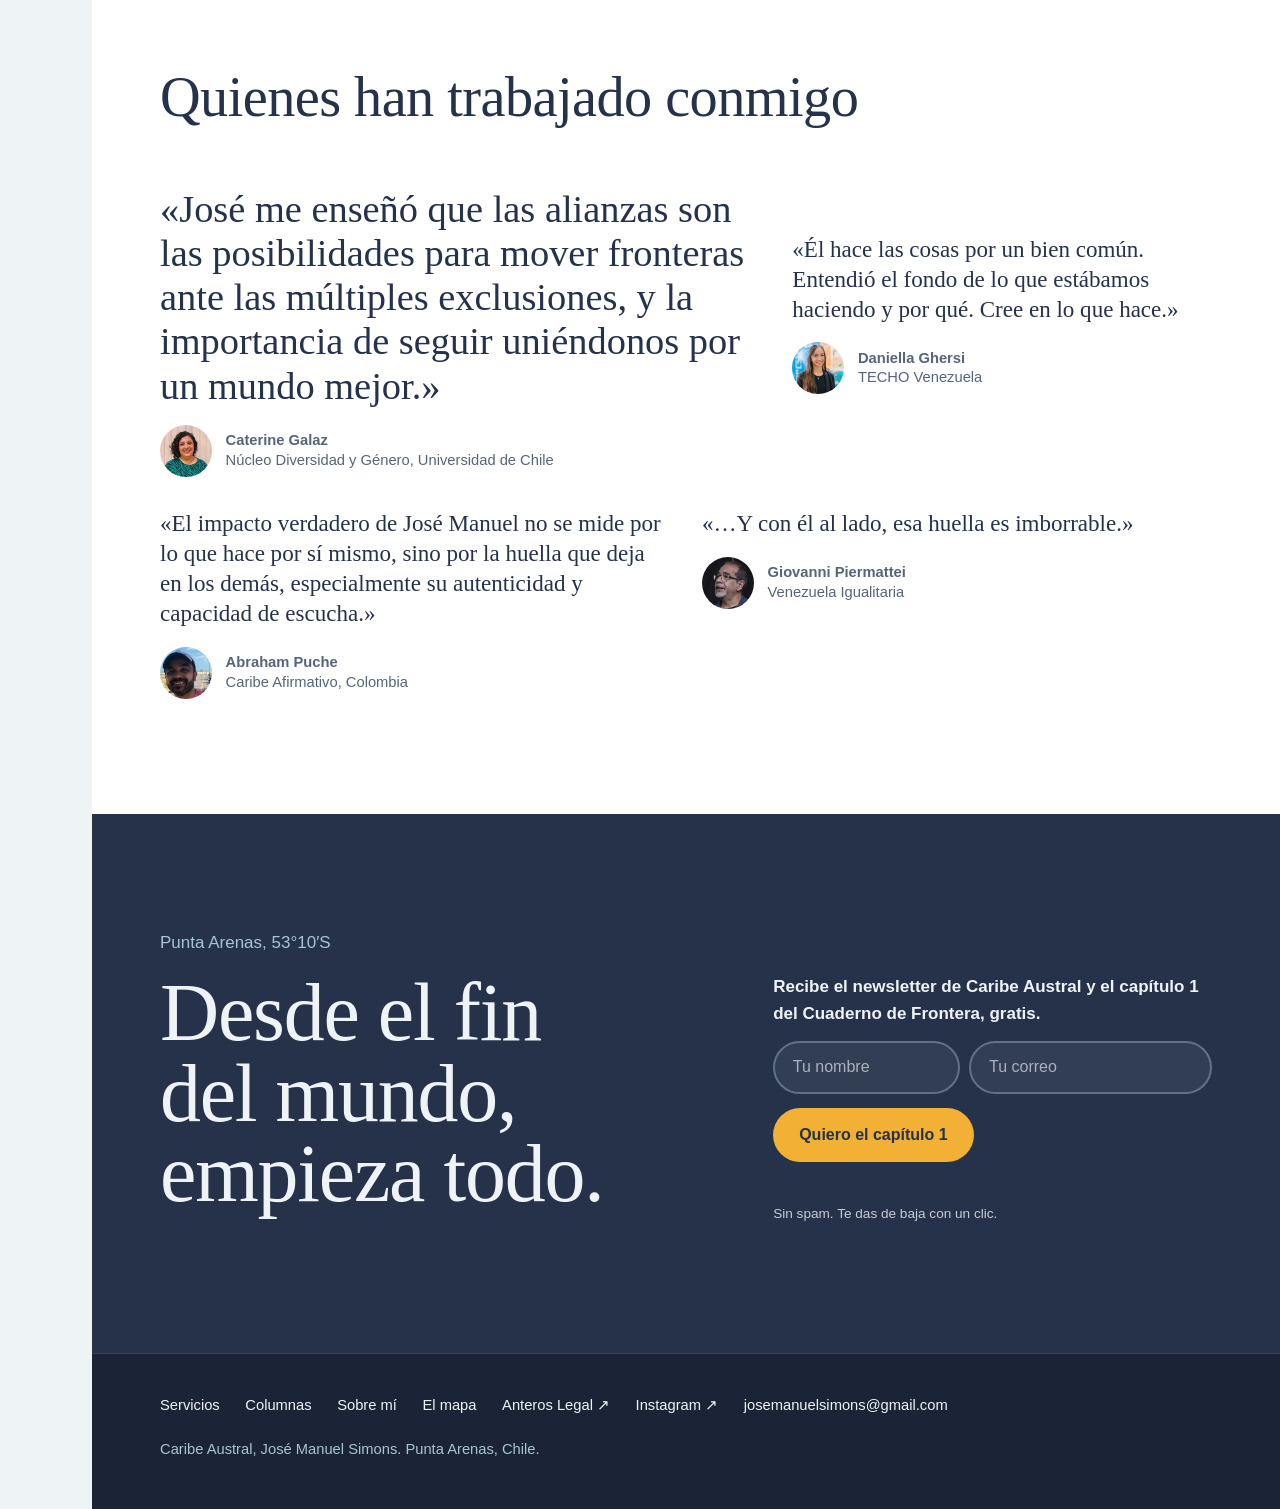
==== commit 7d23cf67: "Rediseño del sitio: viaje de latitud, servicios Caribe Austral y Anteros Legal, Sobre mí, columnas c" ====
--- a/index.html
+++ b/index.html
@@ -1,929 +1,265 @@
-<!DOCTYPE html>
+<!doctype html>
 <html lang="es">
 <head>
-<meta charset="UTF-8">
-<meta name="viewport" content="width=device-width, initial-scale=1.0">
-<title>Caribe Austral — Desde el fin del mundo</title>
-<style>
-  :root {
-    --azul: #25324a;
-    --azul-med: #6b7d93;
-    --tierra: #9d6d5c;
-    --oro: #c9a96e;
-    --crema: #FDFAF5;
-    --blanco: #ffffff;
-  }
-  * { box-sizing: border-box; margin: 0; padding: 0; }
-  html { scroll-behavior: smooth; }
-  body {
-    font-family: 'Georgia', 'Times New Roman', serif;
-    background: var(--azul);
-    color: var(--blanco);
-    min-height: 100vh;
-    cursor: none;
-  }
-
-  /* BARRA SUPERIOR FIJA */
-  .topbar {
-    position: fixed;
-    top: 0; left: 0; right: 0;
-    z-index: 100;
-    background: rgba(37, 50, 74, 0.97);
-    backdrop-filter: blur(8px);
-    border-bottom: 1px solid rgba(201,169,110,0.25);
-    display: flex;
-    align-items: center;
-    justify-content: space-between;
-    padding: 0 2rem;
-    height: 60px;
-  }
-  .topbar-brand {
-    font-size: 13px;
-    letter-spacing: .15em;
-    color: var(--oro);
-    text-transform: uppercase;
-    font-family: 'Georgia', serif;
-  }
-  .topbar-btn {
-    background: var(--oro);
-    color: var(--azul);
-    border: none;
-    padding: .55rem 1.4rem;
-    font-size: 13px;
-    font-weight: bold;
-    letter-spacing: .08em;
-    text-transform: uppercase;
-    cursor: pointer;
-    text-decoration: none;
-    transition: background .2s, transform .15s;
-    display: inline-block;
-  }
-  .topbar-btn:hover { background: #d4b47a; transform: translateY(-1px); }
-
-  /* NAV TOPBAR */
-  .topbar-nav {
-    display: flex;
-    align-items: center;
-    gap: 1.75rem;
-    flex: 1;
-    justify-content: center;
-  }
-  .topbar-nav a,
-  .topbar-nav-link {
-    font-size: 11px;
-    letter-spacing: .15em;
-    color: rgba(253,250,245,.65);
-    text-decoration: none;
-    text-transform: uppercase;
-    transition: color .2s;
-    white-space: nowrap;
-    cursor: none;
-  }
-  .topbar-nav a:hover,
-  .topbar-nav-link:hover { color: var(--oro); }
-  @media (max-width: 480px) { .topbar-nav { display: none; } }
-
-  /* HERO */
-  .hero {
-    min-height: 100vh;
-    display: flex;
-    flex-direction: column;
-    align-items: center;
-    justify-content: center;
-    text-align: center;
-    padding: 100px 2rem 4rem;
-    position: relative;
-    overflow: hidden;
-  }
-  .hero::before {
-    content: '';
-    position: absolute;
-    inset: 0;
-    background: radial-gradient(ellipse at 30% 60%, rgba(157,109,92,.12) 0%, transparent 60%),
-                radial-gradient(ellipse at 75% 20%, rgba(201,169,110,.08) 0%, transparent 50%);
-    pointer-events: none;
-  }
-  .hero-tag {
-    font-size: 11px;
-    letter-spacing: .25em;
-    color: var(--oro);
-    text-transform: uppercase;
-    margin-bottom: 1.5rem;
-    opacity: .85;
-  }
-  .hero h1 {
-    font-size: clamp(2.8rem, 7vw, 5.5rem);
-    font-weight: 400;
-    line-height: 1.1;
-    letter-spacing: -.01em;
-    color: var(--crema);
-    margin-bottom: 1rem;
-  }
-  .hero h1 em {
-    font-style: italic;
-    color: var(--oro);
-  }
-  .hero-sub {
-    font-size: clamp(.95rem, 2vw, 1.15rem);
-    color: var(--azul-med);
-    max-width: 480px;
-    line-height: 1.75;
-    margin-bottom: 2.5rem;
-  }
-  .divider-gold {
-    width: 48px;
-    height: 1px;
-    background: var(--oro);
-    margin: 0 auto 2rem;
-    opacity: .5;
-  }
-
-  /* INCENTIVO */
-  .incentivo {
-    background: rgba(201,169,110,.1);
-    border: 1px solid rgba(201,169,110,.3);
-    padding: 1rem 1.5rem;
-    max-width: 420px;
-    margin: 0 auto 2.5rem;
-    text-align: center;
-  }
-  .incentivo p {
-    font-size: .9rem;
-    color: var(--crema);
-    line-height: 1.6;
-  }
-  .incentivo strong { color: var(--oro); }
-
-  /* FORMULARIO */
-  .form-section {
-    width: 100%;
-    max-width: 420px;
-    margin: 0 auto;
-  }
-  .form-section form {
-    display: flex;
-    flex-direction: column;
-    gap: .85rem;
-  }
-  .form-section input {
-    background: rgba(255,255,255,.06);
-    border: 1px solid rgba(255,255,255,.15);
-    color: var(--crema);
-    padding: .9rem 1.1rem;
-    font-size: .95rem;
-    font-family: inherit;
-    outline: none;
-    transition: border-color .2s;
-    width: 100%;
-  }
-  .form-section input::placeholder { color: rgba(255,255,255,.3); }
-  .form-section input:focus { border-color: var(--oro); }
-  .btn-submit {
-    background: var(--oro);
-    color: var(--azul);
-    border: none;
-    padding: 1rem;
-    font-size: 1rem;
-    font-weight: bold;
-    letter-spacing: .08em;
-    text-transform: uppercase;
-    cursor: pointer;
-    font-family: inherit;
-    transition: background .2s, transform .15s;
-  }
-  .btn-submit:hover { background: #d4b47a; transform: translateY(-1px); }
-  .form-note {
-    font-size: .75rem;
-    color: var(--azul-med);
-    text-align: center;
-    margin-top: .25rem;
-  }
-  .form-success {
-    display: none;
-    text-align: center;
-    padding: 1.5rem;
-    border: 1px solid rgba(201,169,110,.3);
-    background: rgba(201,169,110,.08);
-  }
-  .form-success p { color: var(--crema); font-size: 1rem; line-height: 1.7; }
-  .form-success strong { color: var(--oro); }
-
-  /* SECCIONES */
-  section { padding: 5rem 2rem; }
-  .container { max-width: 720px; margin: 0 auto; }
-
-  /* SOBRE */
-  .sobre {
-    background: rgba(255,255,255,.03);
-    border-top: 1px solid rgba(255,255,255,.07);
-  }
-  .sobre-inner {
-    display: grid;
-    grid-template-columns: 1fr 2fr;
-    gap: 3rem;
-    align-items: center;
-    max-width: 720px;
-    margin: 0 auto;
-  }
-  @media (max-width: 600px) { .sobre-inner { grid-template-columns: 1fr; } }
-  .sobre-label {
-    font-size: 11px;
-    letter-spacing: .2em;
-    color: var(--oro);
-    text-transform: uppercase;
-    margin-bottom: .75rem;
-  }
-  .sobre h2 { font-size: 1.6rem; font-weight: 400; color: var(--crema); margin-bottom: 1rem; line-height: 1.3; }
-  .sobre p { font-size: .95rem; color: var(--azul-med); line-height: 1.8; margin-bottom: .85rem; }
-  .sobre-stat { font-size: 2.5rem; color: var(--oro); font-weight: 400; line-height: 1; }
-  .sobre-stat-label { font-size: .8rem; color: var(--azul-med); letter-spacing: .1em; text-transform: uppercase; margin-top: .25rem; }
-
-  /* CUADERNO */
-  .cuaderno {
-    background: var(--crema);
-    color: var(--azul);
-  }
-  .cuaderno .container { text-align: center; }
-  .cuaderno .sobre-label { color: var(--tierra); }
-  .cuaderno h2 { font-size: 1.8rem; font-weight: 400; margin-bottom: 1rem; color: var(--azul); }
-  .cuaderno p { color: #4a5568; max-width: 540px; margin: 0 auto 2rem; line-height: 1.8; font-size: .95rem; }
-  .caps-grid {
-    display: grid;
-    grid-template-columns: repeat(auto-fit, minmax(160px, 1fr));
-    gap: 1rem;
-    text-align: left;
-    margin-bottom: 2.5rem;
-  }
-  .cap-item {
-    border-left: 2px solid var(--oro);
-    padding: .5rem 0 .5rem .75rem;
-  }
-  .cap-num { font-size: .7rem; letter-spacing: .15em; color: var(--tierra); text-transform: uppercase; }
-  .cap-title { font-size: .85rem; color: var(--azul); font-weight: 600; margin-top: .2rem; }
-  .btn-cuaderno {
-    display: inline-block;
-    background: var(--azul);
-    color: var(--oro);
-    padding: .9rem 2rem;
-    text-decoration: none;
-    font-size: .9rem;
-    letter-spacing: .1em;
-    text-transform: uppercase;
-    transition: background .2s;
-    cursor: none;
-  }
-  .btn-cuaderno:hover { background: #1a2438; }
-  .btn-cuaderno-outline {
-    display: inline-block;
-    background: transparent;
-    color: var(--azul);
-    border: 1px solid rgba(37,50,74,.4);
-    padding: .85rem 2rem;
-    text-decoration: none;
-    font-size: .85rem;
-    letter-spacing: .1em;
-    text-transform: uppercase;
-    transition: background .2s, color .2s;
-    cursor: none;
-    margin-top: .75rem;
-  }
-  .btn-cuaderno-outline:hover { background: var(--azul); color: var(--oro); }
-
-  /* ============================================
-     SERVICIOS — REDISEÑO COMPLETO
-     ============================================ */
-  .servicios-section {
-    background: rgba(255,255,255,.02);
-    border-top: 1px solid rgba(255,255,255,.07);
-  }
-  .servicios-header {
-    text-align: center;
-    margin-bottom: 3.5rem;
-  }
-  .servicios-header .sobre-label { color: var(--oro); display: block; margin-bottom: .75rem; }
-  .servicios-header h2 {
-    font-size: 1.9rem;
-    font-weight: 400;
-    color: var(--crema);
-    margin-bottom: .75rem;
-    line-height: 1.3;
-  }
-  .servicios-header .servicios-intro {
-    font-size: .95rem;
-    color: var(--azul-med);
-    max-width: 540px;
-    margin: 0 auto;
-    line-height: 1.8;
-  }
-
-  /* Card principal — Asesoría Express destacada */
-  .servicio-featured {
-    border: 1px solid rgba(201,169,110,.35);
-    background: rgba(201,169,110,.06);
-    padding: 2.5rem;
-    margin-bottom: 1.5rem;
-    position: relative;
-    overflow: hidden;
-  }
-  .servicio-featured::before {
-    content: '';
-    position: absolute;
-    top: 0; left: 0; right: 0;
-    height: 2px;
-    background: linear-gradient(90deg, var(--tierra), var(--oro), var(--tierra));
-  }
-  .servicio-badge {
-    display: inline-block;
-    font-size: 10px;
-    letter-spacing: .2em;
-    text-transform: uppercase;
-    color: var(--tierra);
-    border: 1px solid rgba(157,109,92,.4);
-    padding: .25rem .75rem;
-    margin-bottom: 1.25rem;
-  }
-  .servicio-featured-grid {
-    display: grid;
-    grid-template-columns: 1fr 1fr;
-    gap: 2.5rem;
-    align-items: start;
-  }
-  @media (max-width: 600px) { .servicio-featured-grid { grid-template-columns: 1fr; gap: 1.5rem; } }
-
-  .sf-precio {
-    font-size: 2.8rem;
-    color: var(--oro);
-    font-weight: 400;
-    line-height: 1;
-    margin-bottom: .25rem;
-  }
-  .sf-precio span {
-    font-size: 1rem;
-    color: var(--azul-med);
-    vertical-align: middle;
-    margin-left: .25rem;
-  }
-  .sf-clp {
-    font-size: .85rem;
-    color: var(--azul-med);
-    letter-spacing: .03em;
-    margin-bottom: .75rem;
-  }
-  .sf-nombre {
-    font-size: 1.3rem;
-    color: var(--crema);
-    font-weight: 600;
-    margin-bottom: .5rem;
-    margin-top: .5rem;
-  }
-  .sf-nicho {
-    font-size: .8rem;
-    color: var(--tierra);
-    letter-spacing: .1em;
-    text-transform: uppercase;
-    margin-bottom: 1rem;
-  }
-  .sf-desc {
-    font-size: .92rem;
-    color: var(--azul-med);
-    line-height: 1.8;
-    margin-bottom: 1.5rem;
-  }
-  .sf-puntos {
-    list-style: none;
-    margin-bottom: 1.5rem;
-  }
-  .sf-puntos li {
-    font-size: .88rem;
-    color: var(--crema);
-    line-height: 1.7;
-    padding-left: 1.25rem;
-    position: relative;
-  }
-  .sf-puntos li::before {
-    content: '—';
-    position: absolute;
-    left: 0;
-    color: var(--oro);
-    font-size: .75rem;
-  }
-  .sf-resultado {
-    background: rgba(201,169,110,.08);
-    border-left: 2px solid var(--oro);
-    padding: .85rem 1rem;
-    font-size: .85rem;
-    color: var(--crema);
-    line-height: 1.6;
-  }
-  .sf-resultado strong { color: var(--oro); display: block; margin-bottom: .2rem; font-size: .75rem; letter-spacing: .1em; text-transform: uppercase; }
-
-  .servicio-cta-primary {
-    display: block;
-    background: var(--oro);
-    color: var(--azul);
-    text-decoration: none;
-    text-align: center;
-    padding: 1rem 1.5rem;
-    font-size: .9rem;
-    font-weight: bold;
-    letter-spacing: .08em;
-    text-transform: uppercase;
-    transition: background .2s, transform .15s;
-    margin-top: 1.5rem;
-  }
-  .servicio-cta-primary:hover { background: #d4b47a; transform: translateY(-1px); }
-
-  /* Cards secundarias */
-  .servicios-grid-2 {
-    display: grid;
-    grid-template-columns: repeat(auto-fit, minmax(260px, 1fr));
-    gap: 1.25rem;
-  }
-  .servicio-card {
-    border: 1px solid rgba(255,255,255,.1);
-    padding: 1.75rem;
-    transition: border-color .2s, background .2s;
-  }
-  .servicio-card:hover {
-    border-color: rgba(201,169,110,.35);
-    background: rgba(201,169,110,.04);
-  }
-  .servicio-precio {
-    font-size: 1.7rem;
-    color: var(--oro);
-    font-weight: 400;
-    margin-bottom: .15rem;
-  }
-  .servicio-clp {
-    font-size: .8rem;
-    color: var(--azul-med);
-    letter-spacing: .03em;
-    margin-bottom: .35rem;
-  }
-  .servicio-plazo {
-    font-size: .75rem;
-    color: var(--tierra);
-    letter-spacing: .1em;
-    text-transform: uppercase;
-    margin-bottom: .75rem;
-  }
-  .servicio-nombre {
-    font-size: 1rem;
-    color: var(--crema);
-    margin-bottom: .5rem;
-    font-weight: 600;
-  }
-  .servicio-desc {
-    font-size: .83rem;
-    color: var(--azul-med);
-    line-height: 1.75;
-    margin-bottom: 1.25rem;
-  }
-  .servicio-link {
-    font-size: .8rem;
-    color: var(--oro);
-    text-decoration: none;
-    letter-spacing: .1em;
-    text-transform: uppercase;
-    border-bottom: 1px solid rgba(201,169,110,.3);
-    padding-bottom: 2px;
-    transition: border-color .2s;
-  }
-  .servicio-link:hover { border-color: var(--oro); }
-
-  /* ============================================
-     TESTIMONIOS
-     ============================================ */
-  .testimonios-section {
-    background: var(--crema);
-    border-top: 1px solid rgba(37,50,74,.08);
-  }
-  .testimonios-header {
-    text-align: center;
-    margin-bottom: 3rem;
-  }
-  .testimonios-header .sobre-label { color: var(--tierra); display: block; margin-bottom: .75rem; }
-  .testimonios-header h2 {
-    font-size: 1.8rem;
-    font-weight: 400;
-    color: var(--azul);
-    margin-bottom: .5rem;
-  }
-  .testimonios-grid {
-    display: grid;
-    grid-template-columns: repeat(auto-fit, minmax(280px, 1fr));
-    gap: 1.5rem;
-  }
-  /* Testimonio con imagen (sube tu imagen de Canva aquí) */
-  .testimonio-img {
-    position: relative;
-    overflow: hidden;
-    aspect-ratio: 4/5;
-    background: rgba(37,50,74,.08);
-    border: 1px solid rgba(37,50,74,.12);
-    display: flex;
-    align-items: center;
-    justify-content: center;
-  }
-  .testimonio-img img {
-    width: 100%;
-    height: 100%;
-    object-fit: cover;
-    display: block;
-  }
-  /* Placeholder para cuando no hay imagen cargada */
-  .testimonio-placeholder {
-    display: flex;
-    flex-direction: column;
-    align-items: center;
-    justify-content: center;
-    gap: .75rem;
-    padding: 2rem;
-    text-align: center;
-    color: var(--azul-med);
-    width: 100%;
-    height: 100%;
-    min-height: 320px;
-  }
-  .testimonio-placeholder .ph-icon {
-    font-size: 2rem;
-    opacity: .35;
-  }
-  .testimonio-placeholder .ph-text {
-    font-size: .78rem;
-    letter-spacing: .1em;
-    text-transform: uppercase;
-    opacity: .5;
-    max-width: 140px;
-    line-height: 1.5;
-  }
-  .testimonio-placeholder .ph-sub {
-    font-size: .7rem;
-    opacity: .35;
-    font-style: italic;
-  }
-
-  /* ============================================
-     FOOTER
-     ============================================ */
-  footer {
-    border-top: 1px solid rgba(255,255,255,.07);
-    padding: 2.5rem 2rem;
-    text-align: center;
-  }
-  footer p { font-size: .78rem; color: var(--azul-med); line-height: 1.8; }
-  footer a { color: var(--oro); text-decoration: none; }
-  .footer-nav {
-    display: flex;
-    justify-content: center;
-    gap: 2rem;
-    margin-bottom: 1.5rem;
-    flex-wrap: wrap;
-  }
-  .footer-nav a {
-    font-size: 11px;
-    letter-spacing: .15em;
-    color: rgba(253,250,245,.5);
-    text-decoration: none;
-    text-transform: uppercase;
-    transition: color .2s;
-    cursor: none;
-  }
-  .footer-nav a:hover { color: var(--oro); }
-  .footer-divider { width: 32px; height: 1px; background: rgba(201,169,110,.3); margin: 0 auto 1.5rem; }
-
-  /* CURSOR PERSONALIZADO */
-  #custom-cursor {
-    position: fixed;
-    pointer-events: none;
-    z-index: 9999;
-    font-size: 22px;
-    line-height: 1;
-    transform: translate(-50%, -50%);
-    transition: opacity .15s;
-    user-select: none;
-  }
-
-  /* FOTO */
-  .foto-container {
-    width: 100%;
-    max-width: 190px;
-    aspect-ratio: 3/4;
-    overflow: hidden;
-  }
-  .foto-container img {
-    width: 100%;
-    height: 100%;
-    object-fit: cover;
-    object-position: top center;
-    display: block;
-  }
-
-  /* LINK SOBRE MÍ inline */
-  .sobre-link {
-    font-size: .8rem;
-    color: var(--oro);
-    text-decoration: none;
-    letter-spacing: .1em;
-    text-transform: uppercase;
-    border-bottom: 1px solid rgba(201,169,110,.3);
-    padding-bottom: 2px;
-    transition: border-color .2s;
-    cursor: none;
-    display: inline-block;
-    margin-top: .5rem;
-  }
-  .sobre-link:hover { border-color: var(--oro); }
-</style>
+<meta charset="utf-8">
+<meta name="viewport" content="width=device-width, initial-scale=1">
+<meta name="google-site-verification" content="v7EeGZR3TnPnjNpEMND73MhrLhKlxGf6TGMu2I60iu8">
+<title>Caribe Austral · José Manuel Simons</title>
+<meta name="description" content="Liderazgo, migración y la historia que cada uno trae. Newsletter, columnas y mentoría desde Punta Arenas, Chile.">
+<link rel="canonical" href="https://josemanuelsimons.github.io/">
+<meta property="og:type" content="website">
+<meta property="og:locale" content="es_CL">
+<meta property="og:site_name" content="Caribe Austral">
+<meta property="og:title" content="Caribe Austral · José Manuel Simons">
+<meta property="og:description" content="Liderazgo, migración y la historia que cada uno trae. Newsletter, columnas y mentoría desde Punta Arenas, Chile.">
+<meta property="og:url" content="https://josemanuelsimons.github.io/">
+<meta property="og:image" content="https://josemanuelsimons.github.io/img/og/inicio.jpg">
+<meta property="og:image:width" content="1200">
+<meta property="og:image:height" content="630">
+<meta name="twitter:card" content="summary_large_image">
+<meta name="theme-color" content="#0e7c7b">
+<link rel="icon" href="assets/favicon.svg" type="image/svg+xml">
+<link rel="preload" href="assets/fonts/bodoni-moda-latin-opsz-normal.woff2" as="font" type="font/woff2" crossorigin>
+<link rel="preload" href="assets/fonts/schibsted-grotesk-latin-wght-normal.woff2" as="font" type="font/woff2" crossorigin>
+<link rel="stylesheet" href="assets/site.css?v=20261124">
+<script type="application/ld+json">{"@context": "https://schema.org", "@type": "Person", "name": "José Manuel Simons Domínguez", "url": "https://josemanuelsimons.github.io/", "image": "https://josemanuelsimons.github.io/img/jms-retrato.jpg", "description": "Fundador de Caribe Austral. Escribe sobre liderazgo y migración desde Punta Arenas.", "address": {"@type": "PostalAddress", "addressLocality": "Punta Arenas", "addressCountry": "CL"}, "sameAs": ["https://www.instagram.com/josemanuelsimons"]}</script>
 </head>
 <body>
-
-<!-- CURSOR PERSONALIZADO -->
-<div id="custom-cursor">🌴</div>
-
-<!-- BARRA SUPERIOR FIJA CON CTA -->
-<nav class="topbar">
-  <span class="topbar-brand">Caribe Austral</span>
-  <div class="topbar-nav">
-    <a href="https://josemanuelsimons.github.io/sobre-mi.html" target="_blank">Sobre mí</a>
-    <a href="https://josemanuelsimons.github.io/columnas" target="_blank">Columnas</a>
-    <a href="https://anteroslegal.github.io/anteroslegal/" target="_blank">Anteros Legal</a>
-    <a href="#servicios" class="topbar-nav-link nav-scroll">Servicios</a>
-    <a href="#suscribirse" class="topbar-nav-link nav-scroll">Newsletter</a>
-  </div>
-  <a href="#servicios" class="topbar-btn nav-scroll">Trabajemos →</a>
-</nav>
-
-<!-- HERO -->
-<section class="hero">
-  <p class="hero-tag">Newsletter · Narrativa · Liderazgo</p>
-  <h1>Desde el <em>fin del mundo</em>,<br>empieza todo.</h1>
-  <p class="hero-sub">Narrativa, liderazgo y autoridad personal. Desde Punta Arenas, cada martes.</p>
-  <div class="divider-gold"></div>
-
-  <!-- INCENTIVO -->
-  <div class="incentivo">
-    <p>Suscríbete y recibe el <strong>Capítulo 1 del Cuaderno de Frontera</strong> — El Carisma Caribeño — gratis, hoy.</p>
-  </div>
-
-  <!-- FORMULARIO -->
-  <div class="form-section" id="suscribirse">
-    <form id="form-ca" novalidate>
-      <input type="text" id="nombre" name="nombre" placeholder="Tu nombre" autocomplete="given-name" required>
-      <input type="email" id="email" name="email" placeholder="Tu correo" autocomplete="email" required>
-      <button type="submit" class="btn-submit">Quiero estar aquí →</button>
-    </form>
-    <p class="form-note">Sin spam. Sin algoritmos. Solo lo que vale la pena leer.</p>
-    <div class="form-success" id="success">
-      <p><strong>Ya estás aquí.</strong><br>Revisa tu correo — el Capítulo 1 está en camino.<br>El newsletter llega cada martes.</p>
-    </div>
-  </div>
-</section>
-
-<!-- SOBRE -->
-<section class="sobre" id="sobre-mi">
-  <div class="sobre-inner">
-    <div style="display:flex;flex-direction:column;gap:1.5rem;align-items:center;">
-      <div class="foto-container">
-        <img
-          src="img/sesion.jpg"
-          alt="José Manuel Simons"
-          loading="lazy"
-        >
-      </div>
-      <div style="text-align:center;">
-        <div class="sobre-stat">13+</div>
-        <div class="sobre-stat-label">años de experiencia</div>
-      </div>
-      <div style="text-align:center;">
-        <div class="sobre-stat">2</div>
-        <div class="sobre-stat-label">proyectos activos</div>
-      </div>
-      <div style="text-align:center;">
-        <div class="sobre-stat">3</div>
-        <div class="sobre-stat-label">años en Patagonia</div>
-      </div>
-    </div>
+<a class="skip" href="#contenido">Saltar al contenido</a>
+<header class="cabecera">
+  <div class="ancho">
+    <a class="marca" href="index.html"><b>Caribe Austral</b><span>José Manuel Simons</span></a>
+    <button class="menu-boton" type="button" aria-expanded="false" aria-controls="nav">Menú</button>
+    <nav class="nav" id="nav" aria-label="Principal">
+      <a href="#servicios">Servicios</a>
+      <a href="columnas.html">Columnas</a>
+      <a href="sobre-mi.html">Sobre mí</a>
+      <a href="mapa/">El mapa</a>
+      <a class="externo" href="https://anteroslegal.cl/" rel="noopener">Anteros Legal</a>
+      <a class="boton" href="#newsletter">Newsletter</a>
+    </nav>
+  </div>
+</header>
+<div class="riel" aria-hidden="true">
+  <div class="riel__linea"></div>
+  <div class="riel__hito" data-lat="10.5">10°30′N<span>Caracas</span></div>
+  <div class="riel__hito" data-lat="0">0°<span>Ecuador</span></div>
+  <div class="riel__hito" data-lat="-33.45">33°27′S<span>Santiago</span></div>
+  <div class="riel__hito" data-lat="-53.17">53°10′S<span>Punta Arenas</span></div>
+  <div class="riel__marca"></div>
+  <div class="riel__lectura">10°30′N</div>
+</div>
+<div class="pagina">
+<main id="contenido">
+
+<section class="tramo tramo--caribe heroe" id="suscribirse" data-tono="oscuro" aria-labelledby="heroe-titulo">
+  <div class="ancho">
     <div>
-      <p class="sobre-label">Sobre el proyecto</p>
-      <h2>El Caribe que eligió lo Austral.</h2>
-      <p>Soy José Manuel Simons — abogado migratorio venezolano, fundador de Anteros Legal y de Caribe Austral. Vine de Caracas. Elegí Punta Arenas. Aquí aprendí que los mejores liderazgos no nacen de la perfección.</p>
-      <p>Nacen del fuego y de las grietas.</p>
-      <p>Caribe Austral transforma esa experiencia en herramientas para líderes, emprendedores y profesionales que quieren que su historia trabaje para ellos.</p>
-      <a href="https://josemanuelsimons.github.io/sobre-mi.html" target="_blank" class="sobre-link">Sobre mí →</a>
-    </div>
-  </div>
-</section>
-
-<!-- CUADERNO -->
-<section class="cuaderno">
-  <div class="container">
-    <p class="sobre-label">Herramientas Caribe Austral</p>
-    <h2>Cuaderno de Frontera</h2>
-    <p>8 capítulos sobre liderazgo, narrativa y marca personal. Desde la experiencia, no la teoría. Con ejercicios concretos al final de cada uno.</p>
-    <div class="caps-grid">
-      <div class="cap-item"><div class="cap-num">Cap 1</div><div class="cap-title">El Carisma Caribeño</div></div>
-      <div class="cap-item"><div class="cap-num">Cap 2</div><div class="cap-title">Migrar con Dignidad y Humor</div></div>
-      <div class="cap-item"><div class="cap-num">Cap 3</div><div class="cap-title">Liderar desde la Diversidad</div></div>
-      <div class="cap-item"><div class="cap-num">Cap 4</div><div class="cap-title">Fuego: Pasión y Propósito</div></div>
-      <div class="cap-item"><div class="cap-num">Cap 5</div><div class="cap-title">Grietas: Vulnerabilidad como Poder</div></div>
-      <div class="cap-item"><div class="cap-num">Cap 6</div><div class="cap-title">Herramientas para Liderar</div></div>
-      <div class="cap-item"><div class="cap-num">Cap 7</div><div class="cap-title">El Poder de Madurar</div></div>
-      <div class="cap-item"><div class="cap-num">Cap 8</div><div class="cap-title">Branding Humano y Estratégico</div></div>
-    </div>
-    <a href="#suscribirse" class="btn-cuaderno nav-scroll">Recibir el Capítulo 1 gratis →</a>
-    <a href="https://josemanuelsimons.gumroad.com/l/xqfcqt" target="_blank" class="btn-cuaderno-outline">Cuaderno Completo →</a>
-  </div>
-</section>
-
-<!-- ============================================================
-     SERVICIOS — SECCIÓN REDISEÑADA
-     ============================================================ -->
-<section class="servicios-section" id="servicios">
-  <div class="container">
-
-    <div class="servicios-header">
-      <span class="sobre-label">Trabaja conmigo</span>
-      <h2>Claridad estrat&eacute;gica.<br>Resultados reales.</h2>
-      <p class="servicios-intro">Ayudo a <strong style="color:var(--crema)">líderes, emprendedores y marcas personales</strong> a construir autoridad desde su propia historia.</p>
-    </div>
-
-    <!-- SERVICIO DESTACADO: MENTORÍA 1:1 (ancla de precio) -->
-    <div class="servicio-featured">
-      <span class="servicio-badge">Programa insignia</span>
-      <div class="servicio-featured-grid">
-        <div>
-          <div class="sf-precio">$350 USD <span>· 4 sesiones</span></div>
-          <div class="sf-clp">$320.000 CLP</div>
-          <div class="sf-nombre">Mentoría 1:1</div>
-          <div class="sf-nicho">Líderes · Emprendedores · Marcas personales</div>
-          <div class="sf-desc">Cuatro semanas de trabajo profundo sobre tu narrativa, liderazgo y posicionamiento. Un proceso completo para que tu historia trabaje a tu favor.</div>
-          <div class="sf-resultado">
-            <strong>¿Qué obtienes?</strong>
-            Una narrativa central construida, una voz definida y un plan de acción propio.
-          </div>
-          <a href="https://calendly.com/josemanuelsimons/mentoria-1-1-narrativa-con-proposito" target="_blank" class="servicio-cta-primary">Agendar proceso →</a>
+      <p class="heroe__lugar">Del Caribe al fin del mundo. Escrito en Punta Arenas.</p>
+      <h1 class="titular" id="heroe-titulo">Lo que trajiste es tu mejor argumento.</h1>
+      <p class="entrada">Soy José Manuel Simons, venezolano en Punta Arenas. Escribo sobre liderazgo y migración, y acompaño a quienes quieren que su historia trabaje a su favor.</p>
+      <div class="suscripcion">
+        <p class="suscripcion__intro">Recibe el newsletter y el capítulo 1 del Cuaderno de Frontera, gratis.</p>
+        <form novalidate>
+          <label for="heroe-nombre"><span class="sr-only">Tu nombre</span>
+            <input id="heroe-nombre" name="nombre" type="text" autocomplete="given-name" placeholder="Tu nombre" required></label>
+          <label for="heroe-email"><span class="sr-only">Tu correo</span>
+            <input id="heroe-email" name="email" type="email" autocomplete="email" placeholder="Tu correo" required></label>
+          <button class="boton" type="submit">Quiero el capítulo 1</button>
+        </form>
+        <p class="suscripcion__error" role="alert" aria-live="polite"></p>
+        <p class="suscripcion__nota">Sin spam. Te das de baja con un clic.</p>
+        <p class="suscripcion__ok" role="status" aria-live="polite"></p>
+      </div>
+    </div>
+    <figure class="heroe__foto">
+      <picture><source srcset="img/jms-retrato.webp" type="image/webp"><img src="img/jms-retrato.jpg" alt="José Manuel Simons" width="960" height="1440" loading="eager" decoding="async" fetchpriority="high"></picture>
+    </figure>
+  </div>
+</section>
+
+<section class="tramo tramo--hielo" id="servicios" data-tono="claro" aria-labelledby="servicios-titulo">
+  <div class="ancho">
+    <div class="encabezado">
+      <h2 class="h2" id="servicios-titulo">Trabajemos tu historia</h2>
+      <p class="entrada suave">Para profesionales, emprendedores y líderes que tienen algo que decir y todavía no lo cuentan bien.</p>
+    </div>
+
+    <article class="mentoria" aria-labelledby="mentoria-titulo">
+      <div>
+        <h3 class="h3" id="mentoria-titulo">Mentoría 1:1, ocho semanas</h3>
+        <p class="entrada" style="margin-top:.8rem">Encontramos tu historia, le damos forma y la ponemos en el mundo.</p>
+        <p class="incluye">Sesión cero de diagnóstico, cuatro sesiones de trabajo, notas de voz entre sesiones y un documento escrito para ti que conservas. Máximo tres personas a la vez.</p>
+        <p class="mentoria__precio"><span class="moneda">US$</span>350 <small>o $320.000 CLP</small></p>
+        <p class="suave chico" style="margin:0">Al inicio o en dos cuotas, por transferencia o en efectivo.</p>
+        <div class="mentoria__acciones">
+          <a class="boton boton--oscuro" href="https://calendly.com/josemanuelsimons/mentoria-1-1-narrativa-con-proposito" rel="noopener">Reservar mi sesión cero</a>
+          <a class="enlace" href="https://www.instagram.com/josemanuelsimons" rel="noopener">¿Dudas? Escríbeme «FUEGO» por Instagram</a>
         </div>
-        <div style="display:flex;flex-direction:column;gap:1rem;padding-top:.5rem;">
-          <div style="border-left:2px solid rgba(201,169,110,.3);padding-left:1rem;">
-            <div style="font-size:.75rem;color:var(--tierra);text-transform:uppercase;letter-spacing:.1em;margin-bottom:.25rem;">Para quién</div>
-            <div style="font-size:.88rem;color:var(--crema);line-height:1.6;">Quienes construyen algo que importa y quieren que su historia los posicione como referentes.</div>
-          </div>
-          <div style="border-left:2px solid rgba(201,169,110,.3);padding-left:1rem;">
-            <div style="font-size:.75rem;color:var(--tierra);text-transform:uppercase;letter-spacing:.1em;margin-bottom:.25rem;">Qué trabajamos</div>
-            <div style="font-size:.88rem;color:var(--crema);line-height:1.6;">Narrativa personal · Voz · Posicionamiento · Liderazgo · Plan de continuidad</div>
-          </div>
-          <div style="border-left:2px solid rgba(201,169,110,.3);padding-left:1rem;">
-            <div style="font-size:.75rem;color:var(--tierra);text-transform:uppercase;letter-spacing:.1em;margin-bottom:.25rem;">Formato</div>
-            <div style="font-size:.88rem;color:var(--crema);line-height:1.6;">Zoom · 4 sesiones de 60 min · cupos limitados</div>
-          </div>
+      </div>
+      <ol class="etapas" aria-label="Las tres etapas">
+        <li class="etapa etapa--fuego"><span class="etapa__semanas">Sem. 1–2</span><div><b>Fuego</b><span>Encontrar el material de tu historia.</span></div></li>
+        <li class="etapa etapa--cauce"><span class="etapa__semanas">Sem. 3–5</span><div><b>Cauce</b><span>Darle estructura, voz y un relato que puedas contar en 1, 3 y 10 minutos.</span></div></li>
+        <li class="etapa etapa--territorio"><span class="etapa__semanas">Sem. 6–8</span><div><b>Territorio</b><span>Llevarla a un espacio real y salir con un plan de 90 días.</span></div></li>
+      </ol>
+    </article>
+
+    <div class="otros">
+      <article class="otro" aria-labelledby="express-titulo">
+        <h3 class="h3" id="express-titulo">Asesoría Express</h3>
+        <p class="suave" style="margin:0">Una hora. Llegas con un problema y te vas con tres acuerdos por escrito.</p>
+        <p class="otro__precio"><span class="moneda">US$</span>60 <small>o $55.000 CLP</small></p>
+        <div class="otro__fila"><a class="boton boton--linea" href="https://calendly.com/josemanuelsimons/asesoria-express-caribe-austral" rel="noopener">Agendar asesoría</a></div>
+      </article>
+      <article class="otro" aria-labelledby="cuaderno-titulo">
+        <h3 class="h3" id="cuaderno-titulo">Cuaderno de Frontera</h3>
+        <p class="suave" style="margin:0">Ocho capítulos sobre liderazgo y marca personal, con un ejercicio al final de cada uno.</p>
+        <p class="otro__precio"><span class="moneda">US$</span>15 <small>en PDF</small></p>
+        <div class="otro__fila">
+          <a class="boton boton--linea" href="https://josemanuelsimons.gumroad.com/l/xqfcqt" rel="noopener">Comprar el Cuaderno</a>
+          <a class="enlace" href="#suscribirse">Leer el capítulo 1 gratis</a>
         </div>
-      </div>
-    </div>
-
-    <!-- GRID DE SERVICIOS SECUNDARIOS -->
-    <div class="servicios-grid-2">
-
-      <div class="servicio-card">
-        <div class="servicio-precio">$80 USD</div>
-        <div class="servicio-clp">$75.000 CLP</div>
-        <div class="servicio-plazo">90 min · 11 julio 2026 · online</div>
-        <div class="servicio-nombre">Taller: Storytelling con Propósito</div>
-        <div class="servicio-desc">Aprende a contar tu historia de forma que importe. Narrativa estratégica y comunicación con impacto, para líderes y emprendedores que quieren ser recordados.</div>
-        <a href="https://josemanuelsimons.github.io/taller" target="_blank" class="servicio-link">Ver taller →</a>
-      </div>
-
-      <div class="servicio-card">
-        <div class="servicio-precio">$60 USD</div>
-        <div class="servicio-clp">$55.000 CLP</div>
-        <div class="servicio-plazo">60 min · sesión única</div>
-        <div class="servicio-nombre">Asesoría Express</div>
-        <div class="servicio-desc">Una sesión. Diagnóstico preciso y hoja de ruta concreta en narrativa, posicionamiento o dirección estratégica. Sales sabiendo quién eres y cómo comunicarlo.</div>
-        <a href="https://calendly.com/josemanuelsimons/asesoria-express-caribe-austral" target="_blank" class="servicio-link">Agendar →</a>
-      </div>
-
-      <div class="servicio-card">
-        <div class="servicio-precio">Anteros Legal</div>
-        <div class="servicio-plazo">boutique jurídica · punta arenas</div>
-        <div class="servicio-nombre">Asesoría Migratoria & Empresarial</div>
-        <div class="servicio-desc">Migración de alto estándar y estrategia legal corporativa. +500 intervenciones exitosas, para personas y empresas que exigen precisión.</div>
-        <a href="https://anteroslegal.github.io/anteroslegal/" target="_blank" class="servicio-link">Contactar →</a>
-      </div>
-
-    </div>
-  </div>
-</section>
-
-<!-- ============================================================
-     TESTIMONIOS
-     ============================================================ -->
-<section class="testimonios-section" id="testimonios">
-  <div class="container">
-    <div class="testimonios-header">
-      <span class="sobre-label">Lo que dicen</span>
-      <h2>Resultados reales.<br>Historias reales.</h2>
-    </div>
-
-    <!--
-      INSTRUCCIONES PARA SUBIR TESTIMONIOS:
-      Cada .testimonio-img puede contener una imagen de Canva.
-      Reemplaza el bloque .testimonio-placeholder con:
-      <img src="ruta/a/tu/imagen.jpg" alt="Testimonio de [Nombre]">
-
-      Puedes agregar o quitar bloques según el número de testimonios.
-      Se recomiendan 3, 4 o 6 para que el grid quede simétrico.
-    -->
-    <div class="testimonios-grid">
-
-      <div class="testimonio-img">
-        <img src="img/gio.jpg" alt="Testimonio" loading="lazy">
-      </div>
-
-      <div class="testimonio-img">
-        <img src="img/udechile.jpg" alt="Testimonio" loading="lazy">
-      </div>
-
-      <div class="testimonio-img">
-        <img src="img/techo.jpg" alt="Testimonio" loading="lazy">
-      </div>
-
-      <div class="testimonio-img">
-        <img src="img/caribe.jpg" alt="Testimonio" loading="lazy">
-      </div>
-
-    </div>
-  </div>
-</section>
-
-<!-- FOOTER -->
-<footer>
-  <nav class="footer-nav">
-    <a href="https://josemanuelsimons.github.io/sobre-mi.html" target="_blank">Sobre mí</a>
-    <a href="https://josemanuelsimons.github.io/columnas" target="_blank">Columnas</a>
-    <a href="https://anteroslegal.github.io/anteroslegal/" target="_blank">Anteros Legal</a>
-    <a href="#servicios" class="nav-scroll">Servicios</a>
-    <a href="#suscribirse" class="nav-scroll">Newsletter</a>
-  </nav>
-  <div class="footer-divider"></div>
-  <p>
-    <strong style="color:var(--crema)">Caribe Austral</strong> · José Manuel Simons<br>
-    Punta Arenas, Chile · <a href="https://www.instagram.com/josemanuelsimons" target="_blank">@josemanuelsimons</a>
-    · <a href="https://anteroslegal.github.io/anteroslegal/" target="_blank">anteroslegal.cl</a>
-  </p>
+      </article>
+    </div>
+  </div>
+</section>
+
+<section class="tramo tramo--austral" id="anteros" data-tono="oscuro" aria-labelledby="anteros-titulo">
+  <div class="ancho anteros">
+    <div>
+      <p class="anteros__firma">Anteros Legal</p>
+      <h2 class="h2" id="anteros-titulo">¿Lo tuyo es un trámite migratorio o una empresa?</h2>
+      <p class="entrada suave" style="margin-top:1.2rem">Eso lo resuelve Anteros Legal, la firma de derecho migratorio y empresarial que dirijo en Punta Arenas. Trabaja en Chile, Venezuela y Latinoamérica.</p>
+      <div class="anteros__acciones">
+        <a class="boton" href="https://anteroslegal.cl/consulta/" rel="noopener">Agendar una consulta</a>
+        <a class="boton boton--linea externo" href="https://anteroslegal.cl/" rel="noopener">Ir a Anteros Legal</a>
+      </div>
+    </div>
+    <ul class="anteros__lista">
+      <li><b>Residir en Chile</b><span>Residencia temporal, definitiva y nacionalización.</span></li>
+      <li><b>Defenderte</b><span>Expulsiones, rechazos y recursos de protección.</span></li>
+      <li><b>Emprender</b><span>Constitución de empresas, contratos y cumplimiento migratorio.</span></li>
+      <li><b>Resolver en Venezuela</b><span>Poderes, documentos, familia y herencias, desde Chile.</span></li>
+    </ul>
+  </div>
+</section>
+
+<section class="tramo tramo--blanco" data-tono="claro" aria-label="El mapa y el 18 de diciembre">
+  <div class="ancho dupla">
+    <a class="tarjeta-mapa" href="mapa/">
+      <svg viewBox="0 0 300 300" aria-hidden="true">
+        <line x1="150" y1="20" x2="150" y2="280" stroke="#a9c4d2" stroke-width="1" stroke-dasharray="2 6"/>
+        <path d="M150 34 C 210 80, 90 140, 160 170 S 120 250, 150 268" fill="none" stroke="#f2b134" stroke-width="3"/>
+        <circle cx="150" cy="34" r="7" fill="#f2b134"/>
+        <circle cx="160" cy="170" r="5" fill="#eef3f6"/>
+        <circle cx="150" cy="268" r="9" fill="none" stroke="#eef3f6" stroke-width="3"/>
+        <text x="166" y="38" fill="#eef3f6" font-size="13" font-family="Schibsted Grotesk, sans-serif">Caracas</text>
+        <text x="176" y="174" fill="#eef3f6" font-size="13" font-family="Schibsted Grotesk, sans-serif">Santiago</text>
+        <text x="170" y="273" fill="#eef3f6" font-size="13" font-family="Schibsted Grotesk, sans-serif">Punta Arenas</text>
+      </svg>
+      <h2 class="h2">Mapa Caribe Austral</h2>
+      <p>Un viaje de 10° norte a 53° sur, con preguntas para ubicar tu propio tramo. Gratis y hecho para el celular.</p>
+      <span class="boton">Abrir el mapa</span>
+    </a>
+    <div class="fecha">
+      <div>
+        <p class="fecha__dia">18</p>
+        <p class="fecha__mes">de diciembre, Punta Arenas</p>
+      </div>
+      <p>Día Internacional del Migrante. Una conversación sobre la ciudad que hicieron los que llegaron.</p>
+      <a class="boton boton--oscuro" href="#newsletter">Avísame los detalles</a>
+    </div>
+  </div>
+</section>
+
+<section class="tramo tramo--hielo" data-tono="claro" aria-labelledby="columnas-titulo">
+  <div class="ancho">
+    <div class="encabezado">
+      <h2 class="h2" id="columnas-titulo">Columnas</h2>
+      <p class="entrada suave">Ideas que no caben en un reel, con datos y una propuesta al final.</p>
+    </div>
+    <div class="columnas-grid">
+      <a class="col-tarjeta" href="columnas/liderazgo-en-tiempos-hostiles.html">
+        <div class="col-tarjeta__portada"><picture><source srcset="img/columnas/liderazgo-en-tiempos-hostiles.webp" type="image/webp"><img src="img/columnas/liderazgo-en-tiempos-hostiles.jpg" alt="" width="1600" height="1000" loading="lazy" decoding="async"></picture></div>
+        <span class="col-tarjeta__fecha">Junio de 2026</span>
+        <h3 class="h3">Liderazgo en tiempos hostiles</h3>
+        <p>Sobre los falsos líderes fuertes, el estoicismo con raíz y el coraje de mirar más allá del propio mandato.</p>
+      </a>
+<a class="col-tarjeta" href="columnas/la-ciudad-construida-por-migrantes.html">
+        <div class="col-tarjeta__portada"><picture><source srcset="img/columnas/la-ciudad-construida-por-migrantes.webp" type="image/webp"><img src="img/columnas/la-ciudad-construida-por-migrantes.jpg" alt="" width="1600" height="1000" loading="lazy" decoding="async"></picture></div>
+        <span class="col-tarjeta__fecha">24 de mayo de 2026</span>
+        <h3 class="h3">La ciudad construida por migrantes</h3>
+        <p>347 páginas de Cuenta Pública y ni una vez la palabra «migración». Lo que pasa cuando una ciudad olvida su propio origen.</p>
+      </a>
+    </div>
+    <p style="margin-top:2.5rem"><a class="enlace" href="columnas.html">Ver todas las columnas</a></p>
+  </div>
+</section>
+
+<section class="tramo tramo--blanco" data-tono="claro" aria-labelledby="voces-titulo">
+  <div class="ancho">
+    <div class="encabezado">
+      <h2 class="h2" id="voces-titulo">Quienes han trabajado conmigo</h2>
+    </div>
+    <div class="voces">
+      <figure class="voz voz--grande">
+        <blockquote>«José me enseñó que las alianzas son las posibilidades para mover fronteras ante las múltiples exclusiones, y la importancia de seguir uniéndonos por un mundo mejor.»</blockquote>
+        <figcaption><img src="img/testimonios/caterine-galaz.jpg" alt="" width="52" height="52" loading="lazy"><span><b>Caterine Galaz</b>Núcleo Diversidad y Género, Universidad de Chile</span></figcaption>
+      </figure>
+      <figure class="voz voz--a">
+        <blockquote>«Él hace las cosas por un bien común. Entendió el fondo de lo que estábamos haciendo y por qué. Cree en lo que hace.»</blockquote>
+        <figcaption><img src="img/testimonios/daniella-ghersi.jpg" alt="" width="52" height="52" loading="lazy"><span><b>Daniella Ghersi</b>TECHO Venezuela</span></figcaption>
+      </figure>
+      <figure class="voz voz--b">
+        <blockquote>«El impacto verdadero de José Manuel no se mide por lo que hace por sí mismo, sino por la huella que deja en los demás, especialmente su autenticidad y capacidad de escucha.»</blockquote>
+        <figcaption><img src="img/testimonios/abraham-puche.jpg" alt="" width="52" height="52" loading="lazy"><span><b>Abraham Puche</b>Caribe Afirmativo, Colombia</span></figcaption>
+      </figure>
+      <figure class="voz voz--c">
+        <blockquote>«…Y con él al lado, esa huella es imborrable.»</blockquote>
+        <figcaption><img src="img/testimonios/giovanni-piermattei.jpg" alt="" width="52" height="52" loading="lazy"><span><b>Giovanni Piermattei</b>Venezuela Igualitaria</span></figcaption>
+      </figure>
+    </div>
+  </div>
+</section>
+
+</main>
+<section class="tramo tramo--austral cierre" id="newsletter" data-tono="oscuro" aria-labelledby="cierre-titulo">
+  <div class="ancho cierre__fila">
+    <div>
+      <p class="suave">Punta Arenas, 53°10′S</p>
+      <h2 class="titular" id="cierre-titulo">Desde el fin del mundo, empieza todo.</h2>
+    </div>
+    <div class="suscripcion">
+        <p class="suscripcion__intro">Recibe el newsletter de Caribe Austral y el capítulo 1 del Cuaderno de Frontera, gratis.</p>
+        <form novalidate>
+          <label for="cierre-nombre"><span class="sr-only">Tu nombre</span>
+            <input id="cierre-nombre" name="nombre" type="text" autocomplete="given-name" placeholder="Tu nombre" required></label>
+          <label for="cierre-email"><span class="sr-only">Tu correo</span>
+            <input id="cierre-email" name="email" type="email" autocomplete="email" placeholder="Tu correo" required></label>
+          <button class="boton" type="submit">Quiero el capítulo 1</button>
+        </form>
+        <p class="suscripcion__error" role="alert" aria-live="polite"></p>
+        <p class="suscripcion__nota">Sin spam. Te das de baja con un clic.</p>
+        <p class="suscripcion__ok" role="status" aria-live="polite"></p>
+      </div>
+  </div>
+</section>
+<footer class="pie tramo--hondo" data-tono="oscuro">
+  <div class="ancho">
+    <nav aria-label="Pie de página">
+      <a href="#servicios">Servicios</a>
+      <a href="columnas.html">Columnas</a>
+      <a href="sobre-mi.html">Sobre mí</a>
+      <a href="mapa/">El mapa</a>
+      <a class="externo" href="https://anteroslegal.cl/" rel="noopener">Anteros Legal</a>
+      <a class="externo" href="https://www.instagram.com/josemanuelsimons" rel="noopener">Instagram</a>
+      <a href="mailto:josemanuelsimons@gmail.com">josemanuelsimons@gmail.com</a>
+    </nav>
+    <p class="pie__coordenada">Caribe Austral, José Manuel Simons. Punta Arenas, Chile.</p>
+  </div>
 </footer>
 
-<script>
-const WEBHOOK = 'https://hook.us2.make.com/fb2lymvktha4ferduu31vfix2f3ld7fj';
-
-document.getElementById('form-ca').addEventListener('submit', async function(e) {
-  e.preventDefault();
-  const nombre = document.getElementById('nombre').value.trim();
-  const email  = document.getElementById('email').value.trim();
-  if (!nombre || !email || !email.includes('@')) {
-    document.getElementById('email').focus();
-    return;
-  }
-  const btn = this.querySelector('button');
-  btn.textContent = 'Enviando…';
-  btn.disabled = true;
-  try {
-    await fetch(WEBHOOK, {
-      method: 'POST',
-      headers: {'Content-Type':'application/json'},
-      body: JSON.stringify({nombre, email, fuente: 'landing_github', incentivo: 'cap1_cuaderno'})
-    });
-  } catch(err) { /* silencioso */ }
-  this.style.display = 'none';
-  document.getElementById('success').style.display = 'block';
-});
-
-/* ── CURSOR PERSONALIZADO ── */
-const cursor = document.getElementById('custom-cursor');
-const icons = ['🌴', '❄️'];
-let iconIndex = 0;
-let switchTimer = null;
-
-document.addEventListener('mousemove', function(e) {
-  cursor.style.left = e.clientX + 'px';
-  cursor.style.top  = e.clientY + 'px';
-  cursor.style.opacity = '1';
-  clearTimeout(switchTimer);
-  switchTimer = setTimeout(function() {
-    iconIndex = (iconIndex + 1) % 2;
-    cursor.textContent = icons[iconIndex];
-  }, 1800);
-});
-document.addEventListener('mouseleave', function() { cursor.style.opacity = '0'; });
-document.addEventListener('mouseenter', function() { cursor.style.opacity = '1'; });
-
-/* ── SCROLL SUAVE PARA ANCLAS INTERNAS ── */
-document.querySelectorAll('.nav-scroll').forEach(function(link) {
-  link.addEventListener('click', function(e) {
-    e.preventDefault();
-    const target = document.querySelector(this.getAttribute('href'));
-    if (target) target.scrollIntoView({ behavior: 'smooth' });
-  });
-});
-</script>
+</div>
+<script src="assets/site.js?v=20261124" defer></script>
 </body>
 </html>
--- a/assets/site.css
+++ b/assets/site.css
@@ -0,0 +1,404 @@
+/* Caribe Austral · sistema visual 2026
+   La página viaja de 10°30′N (Caracas) a 53°10′S (Punta Arenas).
+   Arriba, el Caribe; abajo, el Austral. */
+
+@font-face {
+  font-family: "Bodoni Moda";
+  src: url("fonts/bodoni-moda-latin-opsz-normal.woff2") format("woff2-variations");
+  font-weight: 400 900; font-style: normal; font-display: swap;
+}
+@font-face {
+  font-family: "Bodoni Moda";
+  src: url("fonts/bodoni-moda-latin-opsz-italic.woff2") format("woff2-variations");
+  font-weight: 400 900; font-style: italic; font-display: swap;
+}
+@font-face {
+  font-family: "Schibsted Grotesk";
+  src: url("fonts/schibsted-grotesk-latin-wght-normal.woff2") format("woff2-variations");
+  font-weight: 400 900; font-style: normal; font-display: swap;
+}
+@font-face {
+  font-family: "Schibsted Grotesk";
+  src: url("fonts/schibsted-grotesk-latin-wght-italic.woff2") format("woff2-variations");
+  font-weight: 400 900; font-style: italic; font-display: swap;
+}
+
+:root {
+  --austral: #25324a;      /* noche del estrecho: tinta y fondos oscuros */
+  --austral-hondo: #1a2436;
+  --hielo: #eef3f6;        /* página */
+  --glaciar: #a9c4d2;      /* líneas, texto secundario sobre oscuro */
+  --caribe: #0e7c7b;       /* mar Caribe */
+  --caribe-hondo: #0a5e5d;
+  --sol: #f2b134;          /* mango, sol: acción */
+  --blanco: #ffffff;
+  --gris: #56657a;         /* texto secundario sobre claro */
+
+  --display: "Bodoni Moda", "Didot", "Bodoni 72", Georgia, serif;
+  --texto: "Schibsted Grotesk", "Helvetica Neue", Arial, sans-serif;
+
+  --medida: 68ch;
+  --borde-pagina: clamp(1.25rem, 5vw, 4.5rem);
+  --riel: 0px;
+}
+@media (min-width: 1100px) { :root { --riel: 92px; } }
+
+*, *::before, *::after { box-sizing: border-box; }
+html { -webkit-text-size-adjust: 100%; }
+body {
+  margin: 0;
+  font-family: var(--texto);
+  font-size: 1.0625rem;
+  line-height: 1.6;
+  color: var(--austral);
+  background: var(--hielo);
+  text-rendering: optimizeLegibility;
+}
+img { max-width: 100%; height: auto; display: block; }
+a { color: inherit; }
+p { margin: 0 0 1em; }
+h1, h2, h3 { margin: 0; font-weight: 500; }
+
+:focus-visible { outline: 3px solid var(--sol); outline-offset: 3px; }
+.skip {
+  position: absolute; left: 1rem; top: -4rem; z-index: 50;
+  background: var(--sol); color: var(--austral); padding: .6rem 1rem; text-decoration: none; font-weight: 600;
+}
+.skip:focus { top: 1rem; }
+.sr-only { position: absolute; width: 1px; height: 1px; overflow: hidden; clip: rect(0 0 0 0); white-space: nowrap; }
+
+/* ---------- Estructura ---------- */
+.pagina { padding-left: var(--riel); }
+.ancho {
+  width: 100%;
+  max-width: 1180px;
+  margin: 0 auto;
+  padding: 0 var(--borde-pagina);
+}
+.tramo { padding: clamp(4rem, 9vw, 7.5rem) 0; position: relative; }
+.tramo--caribe { background: var(--caribe); color: var(--blanco); }
+.tramo--hielo { background: var(--hielo); }
+.tramo--blanco { background: var(--blanco); }
+.tramo--austral { background: var(--austral); color: var(--hielo); }
+.tramo--hondo { background: var(--austral-hondo); color: var(--hielo); }
+
+/* ---------- Tipografía ---------- */
+.titular {
+  font-family: var(--display);
+  font-weight: 500;
+  font-optical-sizing: auto;
+  line-height: .98;
+  letter-spacing: -.015em;
+  font-size: clamp(2.7rem, 6.2vw, 5.4rem);
+  text-wrap: balance;
+}
+.h2 {
+  font-family: var(--display);
+  font-weight: 500;
+  line-height: 1.04;
+  letter-spacing: -.01em;
+  font-size: clamp(2.1rem, 4.4vw, 3.6rem);
+  text-wrap: balance;
+}
+.h3 {
+  font-family: var(--display);
+  font-weight: 600;
+  line-height: 1.1;
+  font-size: clamp(1.45rem, 2.2vw, 1.85rem);
+}
+.entrada { font-size: clamp(1.15rem, 1.6vw, 1.35rem); line-height: 1.5; max-width: 40ch; }
+.suave { color: var(--gris); }
+.tramo--caribe .suave, .tramo--austral .suave, .tramo--hondo .suave { color: var(--glaciar); }
+.chico { font-size: .9rem; }
+
+/* ---------- Botones y enlaces ---------- */
+.boton {
+  display: inline-flex; align-items: center; justify-content: center; gap: .5em;
+  font: 600 1rem/1 var(--texto);
+  padding: 1.05rem 1.5rem;
+  border-radius: 999px;
+  border: 2px solid transparent;
+  background: var(--sol); color: var(--austral);
+  text-decoration: none; cursor: pointer;
+  transition: transform .15s ease, background-color .15s ease;
+}
+.boton:hover { background: #f6c25c; }
+.boton:active { transform: translateY(1px); }
+.boton--linea { background: transparent; border-color: currentColor; color: inherit; }
+.boton--linea:hover { background: rgba(255,255,255,.08); }
+.tramo--hielo .boton--linea:hover, .tramo--blanco .boton--linea:hover { background: rgba(37,50,74,.06); }
+.boton--oscuro { background: var(--austral); color: var(--hielo); }
+.boton--oscuro:hover { background: var(--austral-hondo); }
+
+.enlace {
+  font-weight: 600;
+  text-decoration: underline;
+  text-decoration-thickness: 2px;
+  text-underline-offset: .22em;
+  text-decoration-color: var(--sol);
+}
+.enlace:hover { text-decoration-color: currentColor; }
+.externo::after { content: " ↗"; font-weight: 400; }
+
+/* ---------- Cabecera ---------- */
+.cabecera {
+  position: sticky; top: 0; z-index: 30; padding-left: var(--riel);
+  background: color-mix(in srgb, var(--hielo) 92%, transparent);
+  backdrop-filter: blur(10px);
+  border-bottom: 1px solid rgba(37,50,74,.1);
+}
+.cabecera .ancho { display: flex; align-items: center; gap: 1.5rem; min-height: 68px; }
+.marca { text-decoration: none; display: grid; line-height: 1; margin-right: auto; }
+.marca b { font-family: var(--display); font-weight: 600; font-size: 1.45rem; letter-spacing: -.01em; }
+.marca span { font-size: .78rem; color: var(--gris); margin-top: .3rem; }
+.nav { display: flex; align-items: center; gap: 1.6rem; }
+.nav a { text-decoration: none; font-weight: 500; font-size: .98rem; }
+.nav a:hover, .nav a[aria-current="page"] { text-decoration: underline; text-decoration-color: var(--sol); text-decoration-thickness: 2px; text-underline-offset: .3em; }
+.nav .boton { padding: .7rem 1.1rem; font-size: .92rem; }
+.menu-boton { display: none; }
+@media (max-width: 860px) {
+  .menu-boton {
+    display: inline-flex; font: 600 .95rem var(--texto); background: none; border: 2px solid var(--austral);
+    color: var(--austral); border-radius: 999px; padding: .5rem .9rem; cursor: pointer;
+  }
+  .nav {
+    display: none; position: absolute; left: 0; right: 0; top: 100%;
+    flex-direction: column; align-items: stretch; gap: 0;
+    background: var(--hielo); border-bottom: 1px solid rgba(37,50,74,.12); padding: .5rem var(--borde-pagina) 1.25rem;
+  }
+  .nav a { padding: .85rem 0; border-bottom: 1px solid rgba(37,50,74,.08); font-size: 1.05rem; }
+  .nav .boton { margin-top: 1rem; border-bottom: 0; }
+  .cabecera[data-abierto="true"] .nav { display: flex; }
+}
+
+/* ---------- Riel de latitud ---------- */
+.riel {
+  position: fixed; left: 0; top: 69px; bottom: 0; width: var(--riel);
+  z-index: 25; display: none; pointer-events: none;
+  color: var(--austral);
+  transition: color .3s ease, background-color .3s ease;
+  background: var(--hielo);
+}
+@media (min-width: 1100px) { .riel { display: block; } }
+.riel[data-tono="oscuro"] { color: var(--hielo); }
+.riel__linea { position: absolute; left: 30px; top: 48px; bottom: 48px; width: 1px; background: currentColor; opacity: .35; }
+.riel__hito { position: absolute; left: 24px; font-size: .68rem; line-height: 1.15; transform: translateY(-50%); transition: opacity .2s ease; }
+.riel__hito.cerca { opacity: 0; }
+.riel__hito::before { content: ""; display: block; width: 13px; height: 1px; background: currentColor; margin-bottom: .3rem; opacity: .8; }
+.riel__hito span { display: block; opacity: .7; }
+.riel__marca {
+  position: absolute; left: 22px; width: 17px; height: 17px; border-radius: 50%;
+  background: var(--sol); box-shadow: 0 0 0 4px color-mix(in srgb, var(--sol) 30%, transparent);
+  transform: translateY(-50%);
+}
+.riel__lectura {
+  position: absolute; left: 46px; transform: translateY(-50%);
+  font-family: var(--display); font-weight: 600; font-size: .95rem; white-space: nowrap;
+}
+
+/* ---------- Héroe ---------- */
+.heroe { padding: clamp(2.5rem, 5vw, 4.5rem) 0 clamp(4rem, 8vw, 6rem); }
+.heroe .ancho { display: grid; grid-template-columns: minmax(0, 1.2fr) minmax(0, .8fr); gap: clamp(2rem, 5vw, 5rem); align-items: center; }
+.heroe__lugar { font-size: .95rem; color: rgba(255,255,255,.82); margin-bottom: 1.6rem; }
+.heroe .titular { margin-bottom: 1.4rem; max-width: 13ch; }
+.heroe .entrada { margin-bottom: 2.2rem; color: rgba(255,255,255,.92); }
+.heroe__foto { position: relative; }
+.heroe__foto img { width: 100%; aspect-ratio: 4 / 5; object-fit: cover; object-position: 50% 18%; border-radius: 220px 220px 4px 4px; }
+.heroe__foto figcaption { font-size: .85rem; color: rgba(255,255,255,.78); margin-top: .75rem; }
+@media (max-width: 860px) {
+  .heroe .ancho { grid-template-columns: 1fr; }
+  .heroe__foto { order: -1; max-width: 168px; }
+  .heroe__foto img { aspect-ratio: 1 / 1; border-radius: 50%; }
+  .heroe__foto figcaption { display: none; }
+}
+
+/* ---------- Formulario newsletter ---------- */
+.suscripcion { max-width: 560px; }
+.suscripcion__intro { font-weight: 600; margin-bottom: .85rem; }
+.suscripcion form { display: grid; grid-template-columns: 1fr 1.3fr; gap: .6rem; }
+.suscripcion label { display: grid; gap: .3rem; font-size: .82rem; }
+.suscripcion input {
+  font: 400 1rem var(--texto); width: 100%;
+  padding: .95rem 1.1rem; border-radius: 999px;
+  border: 2px solid rgba(255,255,255,.35); background: rgba(255,255,255,.1); color: inherit;
+}
+.suscripcion input::placeholder { color: rgba(255,255,255,.6); }
+.suscripcion input:focus { outline: none; border-color: var(--sol); background: rgba(255,255,255,.16); }
+.suscripcion .boton { grid-column: 1 / -1; justify-self: start; margin-top: .3rem; }
+.suscripcion__nota { font-size: .85rem; margin-top: .9rem; opacity: .8; }
+.suscripcion__error { font-size: .9rem; margin-top: .6rem; color: var(--sol); min-height: 1.2em; }
+.suscripcion__ok { display: none; font-size: 1.15rem; line-height: 1.5; }
+.suscripcion[data-estado="ok"] form, .suscripcion[data-estado="ok"] .suscripcion__nota, .suscripcion[data-estado="ok"] .suscripcion__intro { display: none; }
+.suscripcion[data-estado="ok"] .suscripcion__ok { display: block; }
+@media (max-width: 520px) { .suscripcion form { grid-template-columns: 1fr; } .suscripcion .boton { width: 100%; } }
+
+/* ---------- Trabajemos: Caribe Austral ---------- */
+.encabezado { display: grid; gap: 1rem; margin-bottom: clamp(2.5rem, 5vw, 3.75rem); max-width: 760px; }
+.mentoria {
+  display: grid; grid-template-columns: minmax(0, 1fr) minmax(0, 1.05fr); gap: clamp(2rem, 5vw, 4.5rem);
+  background: var(--blanco); border-radius: 6px 6px 0 0; padding: clamp(1.75rem, 4vw, 3.5rem);
+}
+.moneda { font-family: var(--texto); font-size: .42em; font-weight: 600; vertical-align: .95em; margin-right: .12em; letter-spacing: .02em; }
+.mentoria__precio { font-family: var(--display); font-size: clamp(2.4rem, 4vw, 3.2rem); font-weight: 600; line-height: 1; margin: 1.6rem 0 .35rem; font-variant-numeric: lining-nums; }
+.mentoria__precio small { font-family: var(--texto); font-size: 1rem; font-weight: 500; color: var(--gris); margin-left: .4rem; }
+.mentoria__acciones { display: flex; flex-wrap: wrap; align-items: center; gap: 1rem 1.4rem; margin-top: 1.6rem; }
+.etapas { list-style: none; margin: 0; padding: 0; display: grid; gap: 0; counter-reset: etapa; align-self: center; }
+.etapa { display: grid; grid-template-columns: 4.4rem 1fr; gap: 0 1rem; padding: 1.15rem 0; border-top: 1px solid rgba(37,50,74,.14); }
+.etapa:last-child { border-bottom: 1px solid rgba(37,50,74,.14); }
+.etapa__semanas { font-size: .85rem; color: var(--gris); padding-top: .45rem; white-space: nowrap; }
+.etapa b { font-family: var(--display); font-weight: 600; font-size: 1.6rem; line-height: 1.1; display: block; }
+.etapa span { color: var(--gris); }
+.etapa--fuego b { color: #b5651d; }
+.etapa--cauce b { color: var(--caribe); }
+.etapa--territorio b { color: var(--austral); }
+.incluye { margin-top: 1.4rem; font-size: .98rem; color: var(--gris); }
+
+.otros { display: grid; grid-template-columns: 1fr 1fr; background: var(--blanco); border-top: 1px solid rgba(37,50,74,.14); border-radius: 0 0 6px 6px; }
+.otro { padding: clamp(1.75rem, 4vw, 3.5rem); display: grid; gap: .6rem; align-content: start; }
+.otro + .otro { border-left: 1px solid rgba(37,50,74,.14); }
+@media (max-width: 860px) { .otro + .otro { border-left: 0; border-top: 1px solid rgba(37,50,74,.14); } }
+.otro .h3 { margin-bottom: .2rem; }
+.otro__precio { font-family: var(--display); font-weight: 600; font-size: 1.7rem; line-height: 1; margin-top: .4rem; }
+.otro__precio small { font-family: var(--texto); font-size: .92rem; font-weight: 500; color: var(--gris); margin-left: .3rem; }
+.otro .boton, .otro .enlace { justify-self: start; }
+.otro__fila { display: flex; flex-wrap: wrap; align-items: center; gap: .8rem 1.2rem; margin-top: .8rem; }
+@media (max-width: 860px) { .mentoria, .otros { grid-template-columns: 1fr; } }
+
+/* ---------- Anteros Legal ---------- */
+.anteros { display: grid; grid-template-columns: minmax(0, 1fr) minmax(0, 1fr); gap: clamp(2rem, 6vw, 6rem); align-items: start; }
+.anteros__firma { font-family: var(--display); font-style: italic; font-size: 1.25rem; color: var(--glaciar); margin-bottom: 1.25rem; }
+.anteros__lista { list-style: none; padding: 0; margin: 0; }
+.anteros__lista li { padding: 1.1rem 0; border-top: 1px solid rgba(169,196,210,.3); display: grid; gap: .2rem; }
+.anteros__lista li:last-child { border-bottom: 1px solid rgba(169,196,210,.3); }
+.anteros__lista b { font-weight: 600; font-size: 1.1rem; }
+.anteros__lista span { color: var(--glaciar); font-size: .95rem; }
+.anteros__acciones { display: flex; flex-wrap: wrap; gap: .8rem; margin-top: 2rem; }
+@media (max-width: 860px) { .anteros { grid-template-columns: 1fr; } }
+
+/* ---------- Mapa y 18 dic ---------- */
+.dupla { display: grid; grid-template-columns: 1.2fr .8fr; gap: 1.25rem; }
+.tarjeta-mapa {
+  position: relative; overflow: hidden; border-radius: 6px; padding: clamp(1.75rem, 4vw, 3rem);
+  background: var(--caribe-hondo); color: var(--blanco); min-height: 340px; display: grid; align-content: end; gap: .9rem;
+  text-decoration: none;
+}
+.tarjeta-mapa svg { position: absolute; right: -10px; top: -10px; width: 58%; height: auto; opacity: .9; }
+.tarjeta-mapa > * { position: relative; }
+.tarjeta-mapa p { max-width: 34ch; color: rgba(255,255,255,.88); margin: 0; }
+.tarjeta-mapa .boton { justify-self: start; margin-top: .6rem; }
+.tarjeta-mapa:hover .boton { background: #f6c25c; }
+.fecha {
+  border-radius: 6px; padding: clamp(1.75rem, 4vw, 3rem); background: var(--sol); color: var(--austral);
+  display: grid; align-content: space-between; gap: 1.5rem;
+}
+.fecha__dia { font-family: var(--display); font-weight: 600; line-height: .9; font-size: clamp(4.5rem, 9vw, 7rem); font-variant-numeric: lining-nums; }
+.fecha__mes { font-family: var(--display); font-size: 1.5rem; }
+.fecha p { margin: 0; }
+@media (max-width: 860px) { .dupla { grid-template-columns: 1fr; } .tarjeta-mapa { padding-top: 12rem; } .tarjeta-mapa svg { width: 210px; right: 0; top: 8px; } }
+
+/* ---------- Columnas (tarjetas) ---------- */
+.columnas-grid { display: grid; grid-template-columns: repeat(2, minmax(0, 1fr)); gap: clamp(1.25rem, 3vw, 2.5rem); }
+.col-tarjeta { text-decoration: none; display: grid; gap: .9rem; align-content: start; }
+.col-tarjeta__portada { border-radius: 6px; overflow: hidden; aspect-ratio: 4 / 3; background: var(--austral); }
+.col-tarjeta__portada img { width: 100%; height: 100%; object-fit: cover; transition: transform .5s ease; }
+.col-tarjeta:hover .col-tarjeta__portada img { transform: scale(1.025); }
+.col-tarjeta__fecha { font-size: .9rem; color: var(--gris); }
+.col-tarjeta .h3 { text-wrap: balance; }
+.col-tarjeta:hover .h3 { text-decoration: underline; text-decoration-color: var(--sol); text-decoration-thickness: 2px; text-underline-offset: .2em; }
+.col-tarjeta p { margin: 0; color: var(--gris); max-width: 52ch; }
+@media (max-width: 760px) { .columnas-grid { grid-template-columns: 1fr; } }
+
+.otras-columnas { list-style: none; margin: 0; padding: 0; }
+.otras-columnas li { border-top: 1px solid rgba(37,50,74,.14); }
+.otras-columnas li:last-child { border-bottom: 1px solid rgba(37,50,74,.14); }
+.otras-columnas a { display: grid; grid-template-columns: 1fr auto; gap: 1rem; padding: 1.1rem 0; text-decoration: none; align-items: baseline; }
+.otras-columnas a:hover b { text-decoration: underline; text-decoration-color: var(--sol); text-decoration-thickness: 2px; text-underline-offset: .2em; }
+.otras-columnas b { font-family: var(--display); font-weight: 600; font-size: 1.25rem; line-height: 1.2; }
+.otras-columnas span { color: var(--gris); font-size: .9rem; white-space: nowrap; }
+
+/* ---------- Testimonios ---------- */
+.voces { display: grid; grid-template-columns: repeat(12, 1fr); gap: clamp(1.25rem, 3vw, 2rem); }
+.voz { margin: 0; display: grid; gap: 1.1rem; align-content: start; }
+.voz blockquote { margin: 0; font-family: var(--display); font-size: clamp(1.25rem, 1.8vw, 1.5rem); line-height: 1.3; }
+.voz--grande { grid-column: span 7; }
+.voz--grande blockquote { font-size: clamp(1.7rem, 3vw, 2.4rem); line-height: 1.15; }
+.voz--a { grid-column: span 5; padding-top: 3rem; }
+.voz--b { grid-column: span 6; }
+.voz--c { grid-column: span 6; }
+.voz figcaption { display: flex; gap: .85rem; align-items: center; font-size: .92rem; line-height: 1.35; }
+.voz figcaption img { width: 52px; height: 52px; border-radius: 50%; object-fit: cover; flex: none; }
+.voz figcaption b { display: block; font-weight: 600; }
+.voz figcaption span { color: var(--gris); }
+@media (max-width: 860px) { .voz--grande, .voz--a, .voz--b, .voz--c { grid-column: 1 / -1; padding-top: 0; } }
+
+/* ---------- Cierre / pie ---------- */
+.cierre .titular { font-size: clamp(2.6rem, 6.4vw, 5.6rem); max-width: 14ch; margin-bottom: 1.5rem; }
+.cierre__fila { display: grid; grid-template-columns: 1.1fr .9fr; gap: clamp(2rem, 6vw, 6rem); align-items: end; }
+.cierre .suscripcion input { border-color: rgba(169,196,210,.4); background: rgba(255,255,255,.06); }
+@media (max-width: 860px) { .cierre__fila { grid-template-columns: 1fr; } }
+.pie { padding: 2.5rem 0 3rem; font-size: .92rem; }
+.pie { border-top: 1px solid rgba(169,196,210,.18); }
+.pie .ancho { display: flex; flex-wrap: wrap; justify-content: space-between; align-items: center; gap: 1.25rem 2rem; }
+.pie nav { display: flex; flex-wrap: wrap; gap: .6rem 1.6rem; }
+.pie a { text-decoration: none; }
+.pie a:hover { text-decoration: underline; text-decoration-color: var(--sol); text-underline-offset: .25em; }
+.pie__coordenada { color: var(--glaciar); margin: 0; }
+
+/* ---------- Sobre mí ---------- */
+.perfil { display: grid; grid-template-columns: minmax(0, 1fr) minmax(0, .8fr); gap: clamp(2rem, 6vw, 5rem); align-items: end; }
+.perfil__foto img { border-radius: 4px 4px 220px 220px; aspect-ratio: 4 / 5; object-fit: cover; object-position: 50% 20%; width: 100%; }
+.perfil__cita { font-family: var(--display); font-style: italic; font-size: clamp(1.35rem, 2.2vw, 1.75rem); line-height: 1.3; max-width: 30ch; margin: 1.75rem 0 0; }
+@media (max-width: 860px) { .perfil { grid-template-columns: 1fr; } .perfil__foto { max-width: 420px; } }
+
+.parada { display: grid; grid-template-columns: minmax(180px, .35fr) minmax(0, 1fr); gap: clamp(1.5rem, 5vw, 5rem); }
+.parada + .parada { margin-top: clamp(3.5rem, 7vw, 5.5rem); }
+.parada__lat { font-family: var(--display); font-weight: 600; font-size: clamp(2.4rem, 4.5vw, 3.6rem); line-height: 1; font-variant-numeric: lining-nums tabular-nums; }
+.parada__ciudad { margin-top: .5rem; font-size: 1rem; }
+.parada__texto { max-width: var(--medida); }
+.parada__texto p:last-child { margin-bottom: 0; }
+@media (max-width: 760px) { .parada { grid-template-columns: 1fr; gap: .75rem; } }
+
+.hitos { list-style: none; margin: 0; padding: 0; display: grid; grid-template-columns: repeat(2, minmax(0, 1fr)); gap: 0 clamp(1.5rem, 5vw, 4rem); }
+.hitos li { display: grid; grid-template-columns: 4.2rem 1fr; gap: 1rem; padding: 1.25rem 0; border-top: 1px solid rgba(37,50,74,.14); }
+.hitos time { font-family: var(--display); font-weight: 600; font-size: 1.3rem; line-height: 1.2; font-variant-numeric: lining-nums; }
+.hitos p { margin: 0; }
+@media (max-width: 760px) { .hitos { grid-template-columns: 1fr; } }
+
+.formacion { list-style: none; margin: 0; padding: 0; columns: 2; column-gap: clamp(1.5rem, 5vw, 4rem); }
+.formacion li { break-inside: avoid; padding: .9rem 0; border-top: 1px solid rgba(37,50,74,.14); }
+.formacion b { display: block; font-weight: 600; }
+.formacion span { color: var(--gris); font-size: .95rem; }
+@media (max-width: 760px) { .formacion { columns: 1; } }
+
+/* ---------- Página de columna ---------- */
+.articulo-cabeza { padding: clamp(2.5rem, 6vw, 4.5rem) 0 clamp(2rem, 4vw, 3rem); }
+.articulo-cabeza .ancho { max-width: 980px; }
+.migas { font-size: .95rem; margin-bottom: 2rem; }
+.migas a { text-decoration: none; }
+.migas a:hover { text-decoration: underline; text-decoration-color: var(--sol); text-decoration-thickness: 2px; }
+.articulo-titulo { font-family: var(--display); font-weight: 500; line-height: 1.02; letter-spacing: -.012em; font-size: clamp(2.3rem, 5.2vw, 4.2rem); text-wrap: balance; }
+.articulo-bajada { font-size: clamp(1.15rem, 1.7vw, 1.35rem); line-height: 1.45; color: var(--gris); margin-top: 1.25rem; max-width: 46ch; }
+.articulo-fecha { margin-top: 1.5rem; font-size: .95rem; }
+.articulo-portada { max-width: 1180px; margin: 0 auto; padding: 0 var(--borde-pagina); }
+.articulo-portada img { width: 100%; border-radius: 6px; aspect-ratio: 16 / 9; object-fit: cover; background: var(--austral); }
+.cuerpo { max-width: 680px; margin: 0 auto; padding: clamp(2.5rem, 6vw, 4rem) var(--borde-pagina) 0; font-size: 1.15rem; line-height: 1.7; box-sizing: content-box; }
+.cuerpo h2 { font-family: var(--display); font-weight: 600; font-size: clamp(1.55rem, 2.6vw, 1.95rem); line-height: 1.15; margin: 2.6rem 0 1rem; text-wrap: balance; }
+.cuerpo strong { font-weight: 650; }
+.cuerpo .destacado {
+  margin: 2.4rem 0; padding: 0 0 0 1.4rem; border-left: 4px solid var(--sol);
+  font-family: var(--display); font-style: italic; font-size: clamp(1.4rem, 2.4vw, 1.75rem); line-height: 1.3;
+}
+.cuerpo .dato { margin: 2rem 0; padding: 1.25rem 1.4rem; background: var(--blanco); border-radius: 16px; font-size: 1.02rem; }
+.cuerpo .dato b { display: block; margin-bottom: .25rem; }
+.cuerpo .pausa { border: 0; height: 1px; background: rgba(37,50,74,.18); margin: 2.8rem 0; }
+.firma { margin-top: 2.6rem; padding-top: 1.4rem; border-top: 1px solid rgba(37,50,74,.18); font-size: 1rem; color: var(--gris); }
+.compartir { display: flex; flex-wrap: wrap; gap: .7rem; margin-top: 1.4rem; }
+.compartir a { font-size: .95rem; padding: .6rem 1rem; border: 2px solid rgba(37,50,74,.2); border-radius: 999px; text-decoration: none; font-weight: 600; }
+.compartir a:hover { border-color: var(--austral); }
+.compartir button { font: 600 .95rem var(--texto); padding: .6rem 1rem; border: 2px solid rgba(37,50,74,.2); border-radius: 999px; background: none; color: inherit; cursor: pointer; }
+.compartir button:hover { border-color: var(--austral); }
+
+/* ---------- Movimiento ---------- */
+@media (prefers-reduced-motion: reduce) {
+  *, *::before, *::after { transition: none !important; animation: none !important; scroll-behavior: auto !important; }
+}
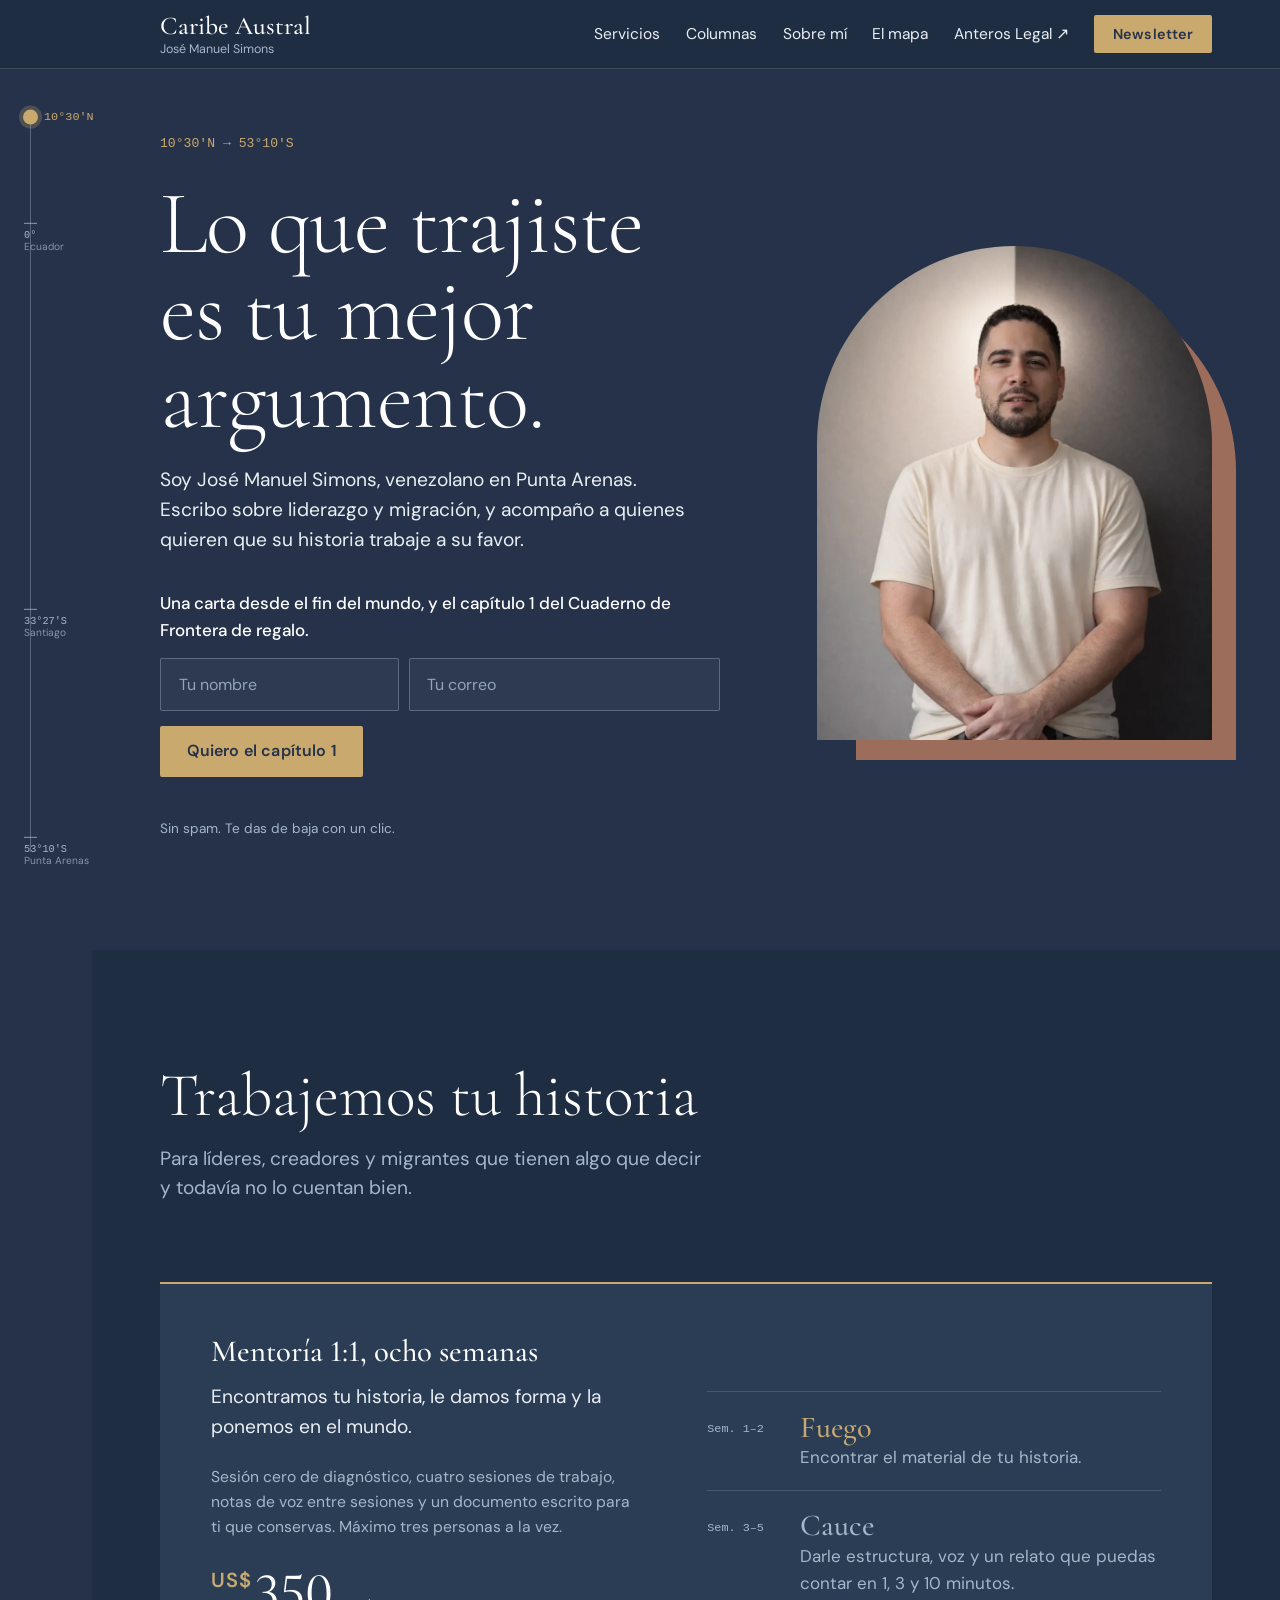
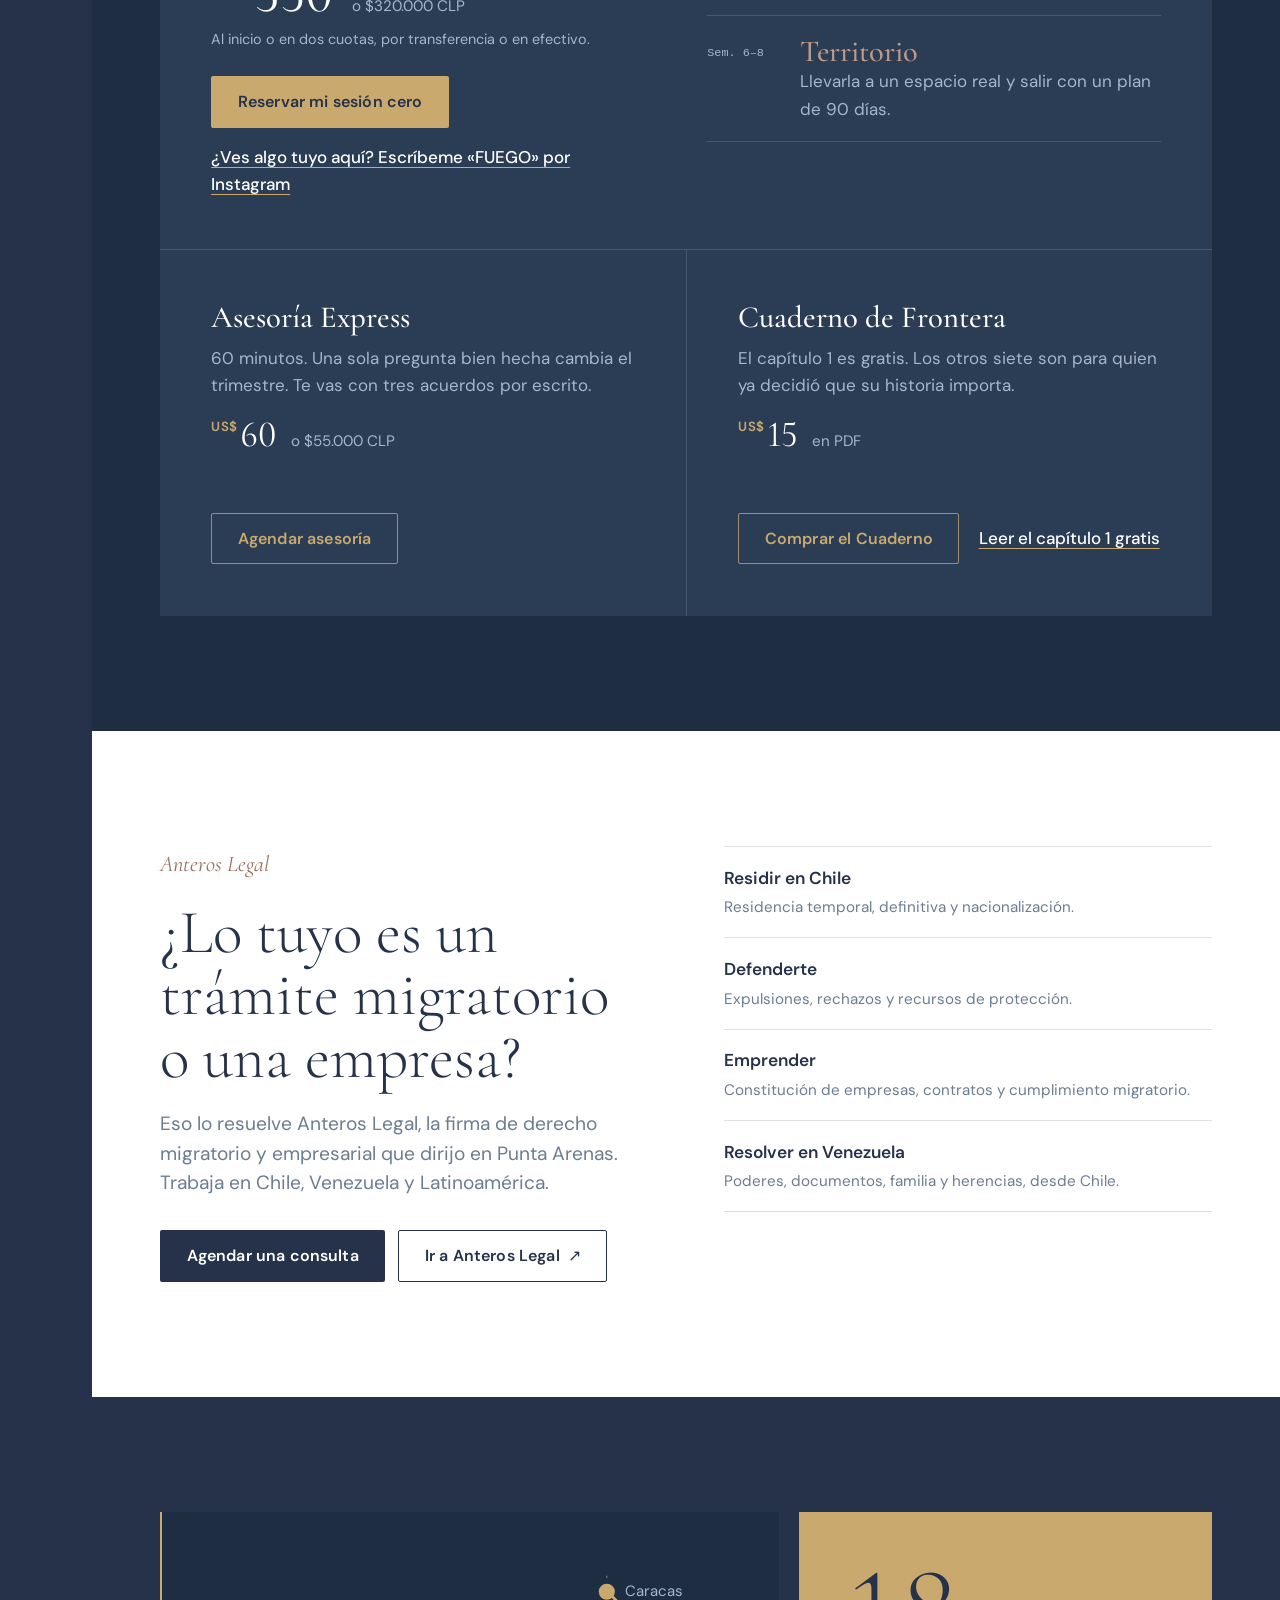
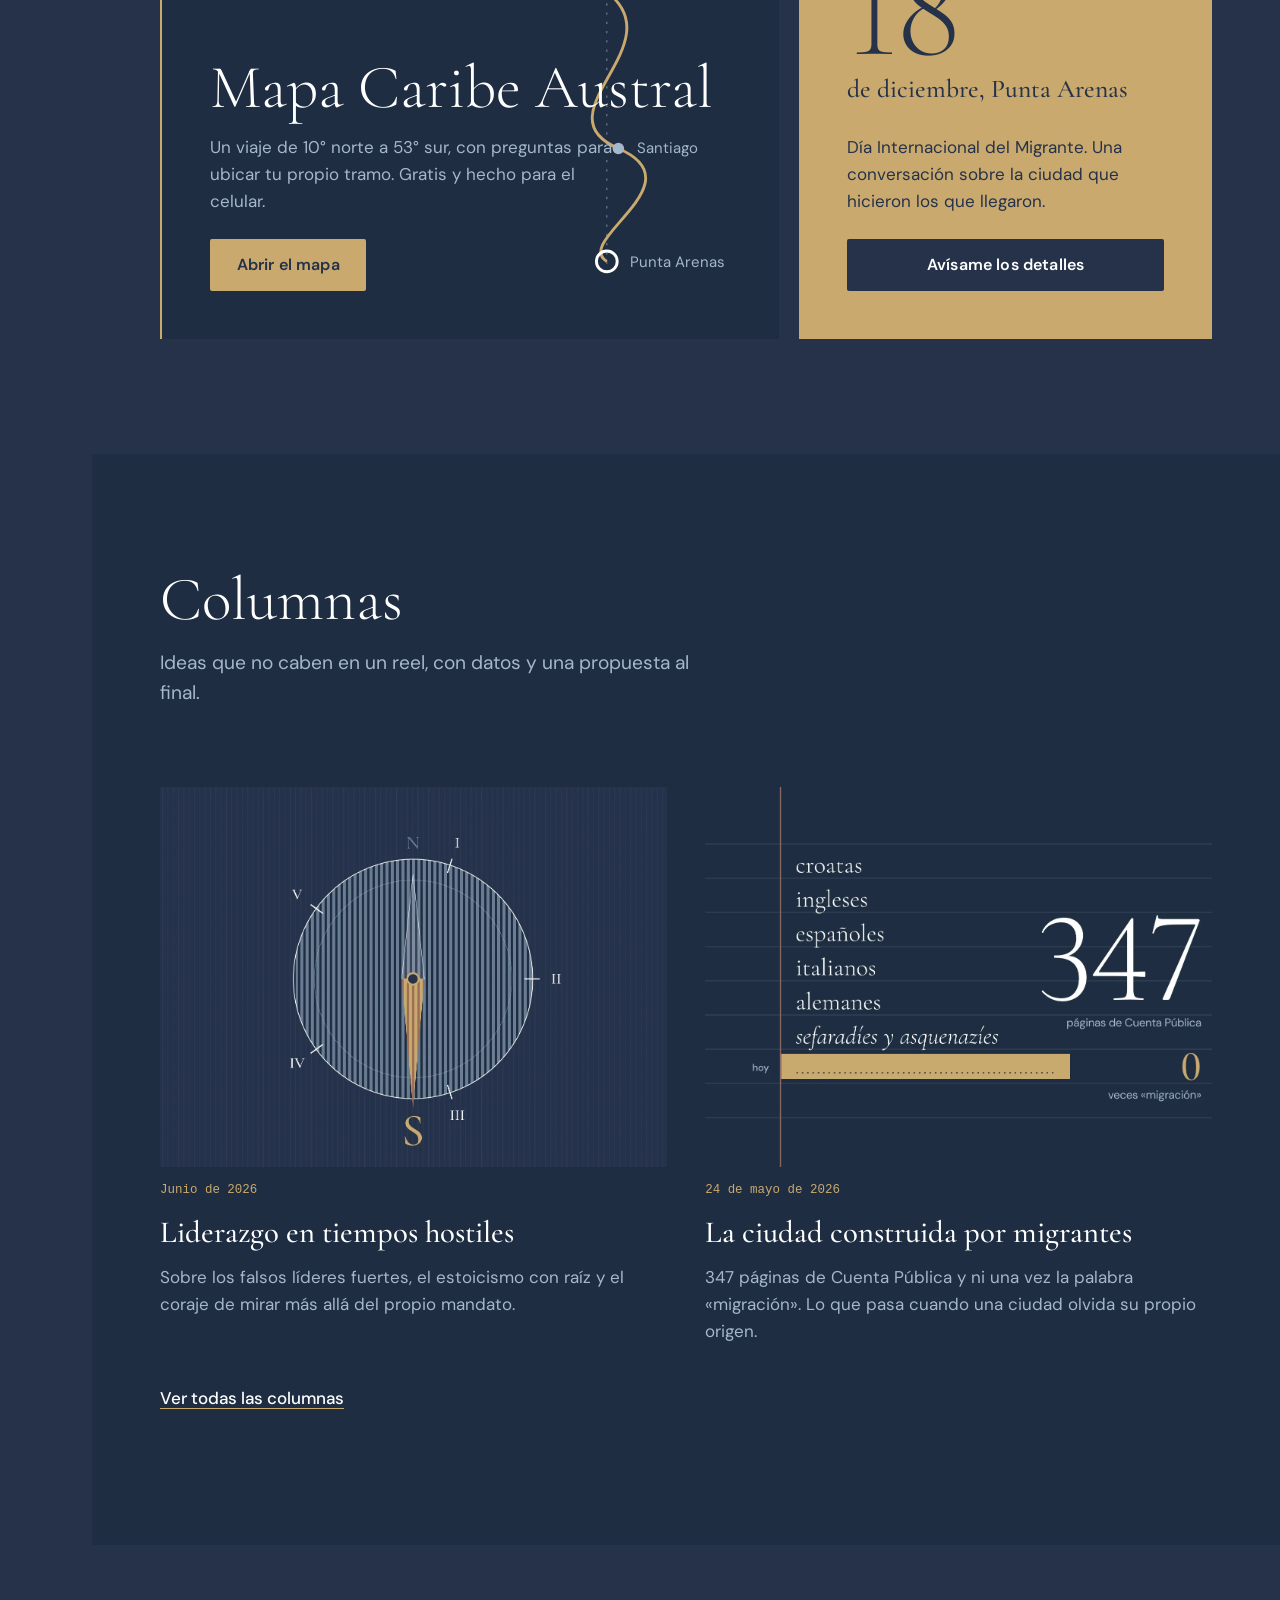
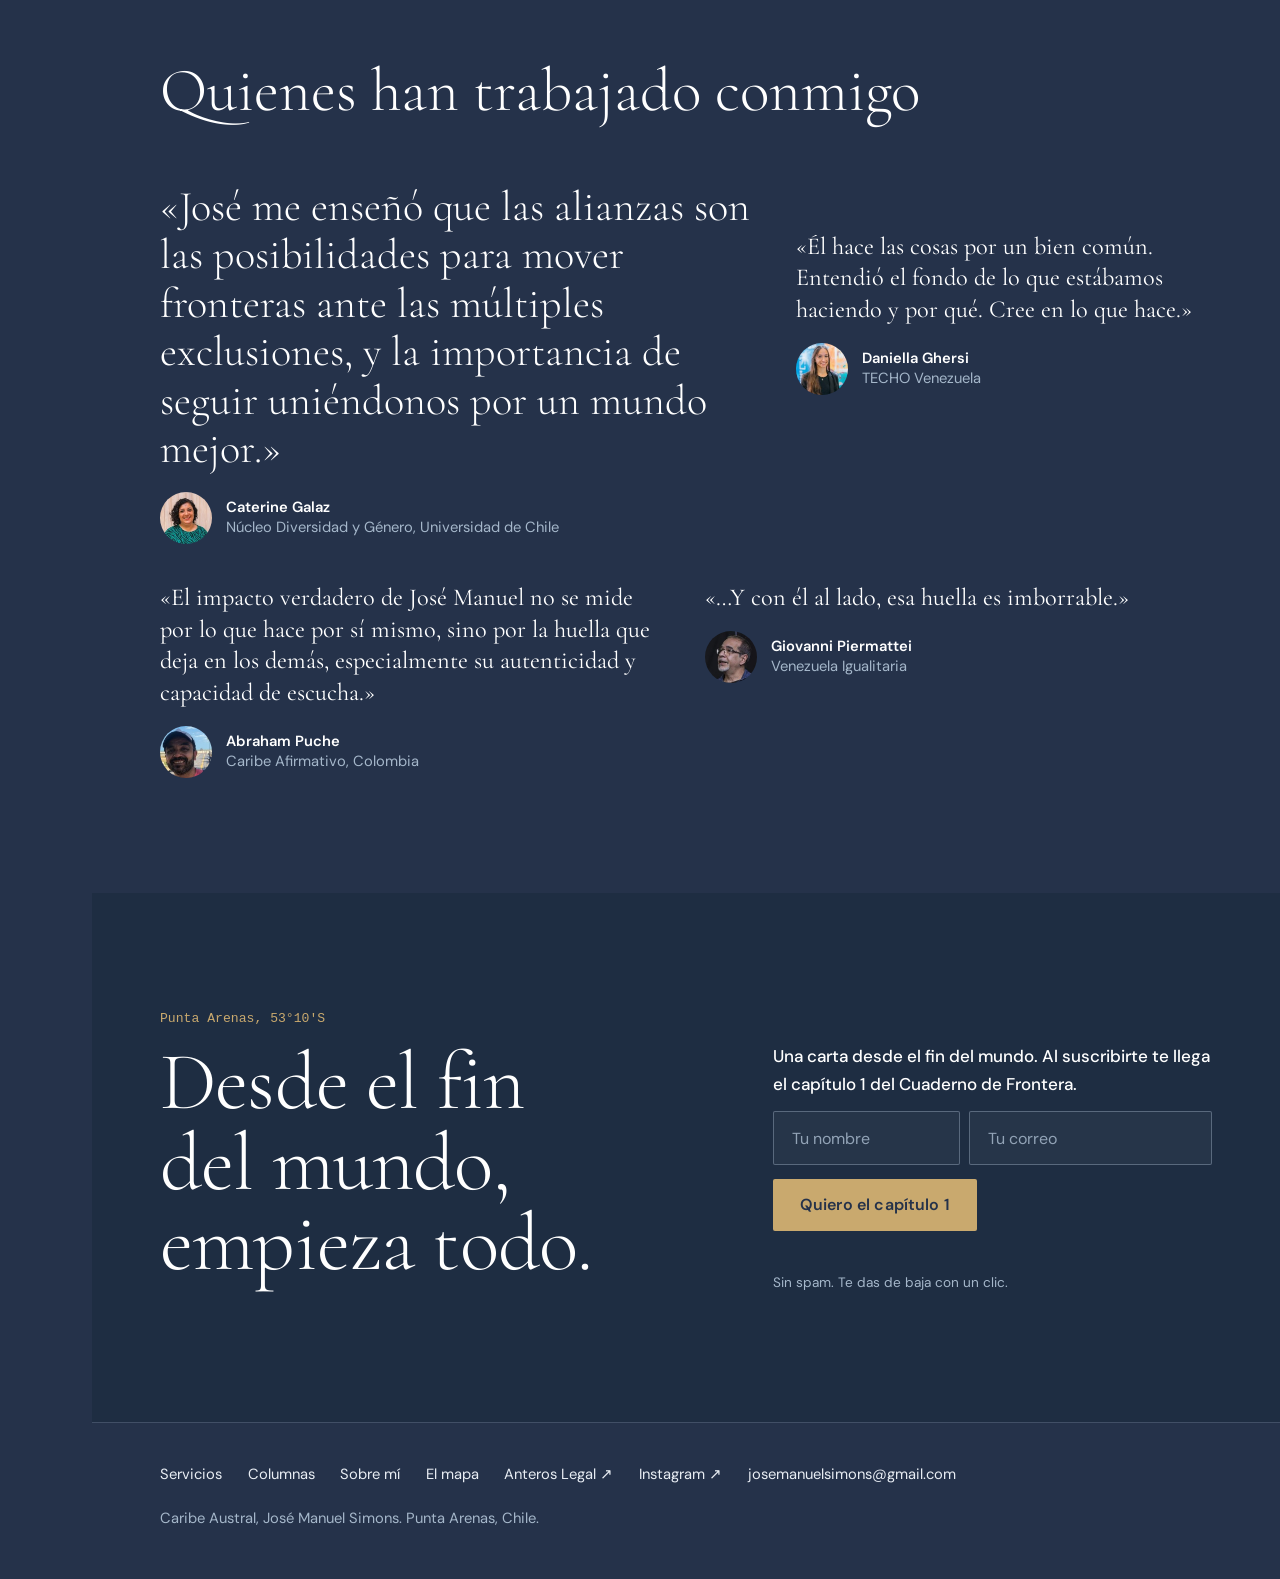
==== commit 5e1b81b6: "Marca oficial Caribe Austral y mapa inmersivo - Paleta y tipografía de la Guía de Tono v1.0 (Noche A" ====
--- a/index.html
+++ b/index.html
@@ -17,11 +17,12 @@
 <meta property="og:image:width" content="1200">
 <meta property="og:image:height" content="630">
 <meta name="twitter:card" content="summary_large_image">
-<meta name="theme-color" content="#0e7c7b">
+<meta name="theme-color" content="#25324a">
 <link rel="icon" href="assets/favicon.svg" type="image/svg+xml">
-<link rel="preload" href="assets/fonts/bodoni-moda-latin-opsz-normal.woff2" as="font" type="font/woff2" crossorigin>
-<link rel="preload" href="assets/fonts/schibsted-grotesk-latin-wght-normal.woff2" as="font" type="font/woff2" crossorigin>
-<link rel="stylesheet" href="assets/site.css?v=20261124">
+<link rel="preload" href="assets/fonts/cormorant-garamond-latin-300-normal.woff2" as="font" type="font/woff2" crossorigin>
+<link rel="preload" href="assets/fonts/dm-sans-latin-opsz-normal.woff2" as="font" type="font/woff2" crossorigin>
+<link rel="stylesheet" href="assets/fuentes.css?v=20261124b">
+<link rel="stylesheet" href="assets/site.css?v=20261124b">
 <script type="application/ld+json">{"@context": "https://schema.org", "@type": "Person", "name": "José Manuel Simons Domínguez", "url": "https://josemanuelsimons.github.io/", "image": "https://josemanuelsimons.github.io/img/jms-retrato.jpg", "description": "Fundador de Caribe Austral. Escribe sobre liderazgo y migración desde Punta Arenas.", "address": {"@type": "PostalAddress", "addressLocality": "Punta Arenas", "addressCountry": "CL"}, "sameAs": ["https://www.instagram.com/josemanuelsimons"]}</script>
 </head>
 <body>
@@ -52,14 +53,14 @@
 <div class="pagina">
 <main id="contenido">
 
-<section class="tramo tramo--caribe heroe" id="suscribirse" data-tono="oscuro" aria-labelledby="heroe-titulo">
+<section class="tramo tramo--noche heroe" id="suscribirse" data-tono="oscuro" aria-labelledby="heroe-titulo">
   <div class="ancho">
     <div>
-      <p class="heroe__lugar">Del Caribe al fin del mundo. Escrito en Punta Arenas.</p>
+      <p class="heroe__lugar">10°30′N → 53°10′S</p>
       <h1 class="titular" id="heroe-titulo">Lo que trajiste es tu mejor argumento.</h1>
       <p class="entrada">Soy José Manuel Simons, venezolano en Punta Arenas. Escribo sobre liderazgo y migración, y acompaño a quienes quieren que su historia trabaje a su favor.</p>
       <div class="suscripcion">
-        <p class="suscripcion__intro">Recibe el newsletter y el capítulo 1 del Cuaderno de Frontera, gratis.</p>
+        <p class="suscripcion__intro">Una carta desde el fin del mundo, y el capítulo 1 del Cuaderno de Frontera de regalo.</p>
         <form novalidate>
           <label for="heroe-nombre"><span class="sr-only">Tu nombre</span>
             <input id="heroe-nombre" name="nombre" type="text" autocomplete="given-name" placeholder="Tu nombre" required></label>
@@ -78,11 +79,11 @@
   </div>
 </section>
 
-<section class="tramo tramo--hielo" id="servicios" data-tono="claro" aria-labelledby="servicios-titulo">
+<section class="tramo tramo--noche2" id="servicios" data-tono="oscuro" aria-labelledby="servicios-titulo">
   <div class="ancho">
     <div class="encabezado">
       <h2 class="h2" id="servicios-titulo">Trabajemos tu historia</h2>
-      <p class="entrada suave">Para profesionales, emprendedores y líderes que tienen algo que decir y todavía no lo cuentan bien.</p>
+      <p class="entrada suave">Para líderes, creadores y migrantes que tienen algo que decir y todavía no lo cuentan bien.</p>
     </div>
 
     <article class="mentoria" aria-labelledby="mentoria-titulo">
@@ -93,8 +94,8 @@
         <p class="mentoria__precio"><span class="moneda">US$</span>350 <small>o $320.000 CLP</small></p>
         <p class="suave chico" style="margin:0">Al inicio o en dos cuotas, por transferencia o en efectivo.</p>
         <div class="mentoria__acciones">
-          <a class="boton boton--oscuro" href="https://calendly.com/josemanuelsimons/mentoria-1-1-narrativa-con-proposito" rel="noopener">Reservar mi sesión cero</a>
-          <a class="enlace" href="https://www.instagram.com/josemanuelsimons" rel="noopener">¿Dudas? Escríbeme «FUEGO» por Instagram</a>
+          <a class="boton" href="https://calendly.com/josemanuelsimons/mentoria-1-1-narrativa-con-proposito" rel="noopener">Reservar mi sesión cero</a>
+          <a class="enlace" href="https://www.instagram.com/josemanuelsimons" rel="noopener">¿Ves algo tuyo aquí? Escríbeme «FUEGO» por Instagram</a>
         </div>
       </div>
       <ol class="etapas" aria-label="Las tres etapas">
@@ -107,13 +108,13 @@
     <div class="otros">
       <article class="otro" aria-labelledby="express-titulo">
         <h3 class="h3" id="express-titulo">Asesoría Express</h3>
-        <p class="suave" style="margin:0">Una hora. Llegas con un problema y te vas con tres acuerdos por escrito.</p>
+        <p class="suave" style="margin:0">60 minutos. Una sola pregunta bien hecha cambia el trimestre. Te vas con tres acuerdos por escrito.</p>
         <p class="otro__precio"><span class="moneda">US$</span>60 <small>o $55.000 CLP</small></p>
         <div class="otro__fila"><a class="boton boton--linea" href="https://calendly.com/josemanuelsimons/asesoria-express-caribe-austral" rel="noopener">Agendar asesoría</a></div>
       </article>
       <article class="otro" aria-labelledby="cuaderno-titulo">
         <h3 class="h3" id="cuaderno-titulo">Cuaderno de Frontera</h3>
-        <p class="suave" style="margin:0">Ocho capítulos sobre liderazgo y marca personal, con un ejercicio al final de cada uno.</p>
+        <p class="suave" style="margin:0">El capítulo 1 es gratis. Los otros siete son para quien ya decidió que su historia importa.</p>
         <p class="otro__precio"><span class="moneda">US$</span>15 <small>en PDF</small></p>
         <div class="otro__fila">
           <a class="boton boton--linea" href="https://josemanuelsimons.gumroad.com/l/xqfcqt" rel="noopener">Comprar el Cuaderno</a>
@@ -124,14 +125,14 @@
   </div>
 </section>
 
-<section class="tramo tramo--austral" id="anteros" data-tono="oscuro" aria-labelledby="anteros-titulo">
+<section class="tramo tramo--blanco" id="anteros" data-tono="claro" aria-labelledby="anteros-titulo">
   <div class="ancho anteros">
     <div>
       <p class="anteros__firma">Anteros Legal</p>
       <h2 class="h2" id="anteros-titulo">¿Lo tuyo es un trámite migratorio o una empresa?</h2>
       <p class="entrada suave" style="margin-top:1.2rem">Eso lo resuelve Anteros Legal, la firma de derecho migratorio y empresarial que dirijo en Punta Arenas. Trabaja en Chile, Venezuela y Latinoamérica.</p>
       <div class="anteros__acciones">
-        <a class="boton" href="https://anteroslegal.cl/consulta/" rel="noopener">Agendar una consulta</a>
+        <a class="boton boton--noche" href="https://anteroslegal.cl/consulta/" rel="noopener">Agendar una consulta</a>
         <a class="boton boton--linea externo" href="https://anteroslegal.cl/" rel="noopener">Ir a Anteros Legal</a>
       </div>
     </div>
@@ -144,18 +145,18 @@
   </div>
 </section>
 
-<section class="tramo tramo--blanco" data-tono="claro" aria-label="El mapa y el 18 de diciembre">
+<section class="tramo tramo--noche" data-tono="oscuro" aria-label="El mapa y el 18 de diciembre">
   <div class="ancho dupla">
     <a class="tarjeta-mapa" href="mapa/">
       <svg viewBox="0 0 300 300" aria-hidden="true">
-        <line x1="150" y1="20" x2="150" y2="280" stroke="#a9c4d2" stroke-width="1" stroke-dasharray="2 6"/>
-        <path d="M150 34 C 210 80, 90 140, 160 170 S 120 250, 150 268" fill="none" stroke="#f2b134" stroke-width="3"/>
-        <circle cx="150" cy="34" r="7" fill="#f2b134"/>
-        <circle cx="160" cy="170" r="5" fill="#eef3f6"/>
-        <circle cx="150" cy="268" r="9" fill="none" stroke="#eef3f6" stroke-width="3"/>
-        <text x="166" y="38" fill="#eef3f6" font-size="13" font-family="Schibsted Grotesk, sans-serif">Caracas</text>
-        <text x="176" y="174" fill="#eef3f6" font-size="13" font-family="Schibsted Grotesk, sans-serif">Santiago</text>
-        <text x="170" y="273" fill="#eef3f6" font-size="13" font-family="Schibsted Grotesk, sans-serif">Punta Arenas</text>
+        <line x1="150" y1="20" x2="150" y2="280" stroke="#6b7d93" stroke-width="1" stroke-dasharray="2 6"/>
+        <path d="M150 34 C 210 80, 90 140, 160 170 S 120 250, 150 268" fill="none" stroke="#c9a96e" stroke-width="2.5"/>
+        <circle cx="150" cy="34" r="7" fill="#c9a96e"/>
+        <circle cx="160" cy="170" r="5" fill="#a5b7ca"/>
+        <circle cx="150" cy="268" r="9" fill="none" stroke="#ffffff" stroke-width="2.5"/>
+        <text x="166" y="38" fill="#a5b7ca" font-size="13" font-family="DM Sans, sans-serif">Caracas</text>
+        <text x="176" y="174" fill="#a5b7ca" font-size="13" font-family="DM Sans, sans-serif">Santiago</text>
+        <text x="170" y="273" fill="#a5b7ca" font-size="13" font-family="DM Sans, sans-serif">Punta Arenas</text>
       </svg>
       <h2 class="h2">Mapa Caribe Austral</h2>
       <p>Un viaje de 10° norte a 53° sur, con preguntas para ubicar tu propio tramo. Gratis y hecho para el celular.</p>
@@ -167,12 +168,12 @@
         <p class="fecha__mes">de diciembre, Punta Arenas</p>
       </div>
       <p>Día Internacional del Migrante. Una conversación sobre la ciudad que hicieron los que llegaron.</p>
-      <a class="boton boton--oscuro" href="#newsletter">Avísame los detalles</a>
-    </div>
-  </div>
-</section>
-
-<section class="tramo tramo--hielo" data-tono="claro" aria-labelledby="columnas-titulo">
+      <a class="boton boton--noche" href="#newsletter">Avísame los detalles</a>
+    </div>
+  </div>
+</section>
+
+<section class="tramo tramo--noche2" data-tono="oscuro" aria-labelledby="columnas-titulo">
   <div class="ancho">
     <div class="encabezado">
       <h2 class="h2" id="columnas-titulo">Columnas</h2>
@@ -196,7 +197,7 @@
   </div>
 </section>
 
-<section class="tramo tramo--blanco" data-tono="claro" aria-labelledby="voces-titulo">
+<section class="tramo tramo--noche" data-tono="oscuro" aria-labelledby="voces-titulo">
   <div class="ancho">
     <div class="encabezado">
       <h2 class="h2" id="voces-titulo">Quienes han trabajado conmigo</h2>
@@ -223,14 +224,14 @@
 </section>
 
 </main>
-<section class="tramo tramo--austral cierre" id="newsletter" data-tono="oscuro" aria-labelledby="cierre-titulo">
+<section class="tramo tramo--noche2 cierre" id="newsletter" data-tono="oscuro" aria-labelledby="cierre-titulo">
   <div class="ancho cierre__fila">
     <div>
-      <p class="suave">Punta Arenas, 53°10′S</p>
+      <p class="cierre__lugar">Punta Arenas, 53°10′S</p>
       <h2 class="titular" id="cierre-titulo">Desde el fin del mundo, empieza todo.</h2>
     </div>
     <div class="suscripcion">
-        <p class="suscripcion__intro">Recibe el newsletter de Caribe Austral y el capítulo 1 del Cuaderno de Frontera, gratis.</p>
+        <p class="suscripcion__intro">Una carta desde el fin del mundo. Al suscribirte te llega el capítulo 1 del Cuaderno de Frontera.</p>
         <form novalidate>
           <label for="cierre-nombre"><span class="sr-only">Tu nombre</span>
             <input id="cierre-nombre" name="nombre" type="text" autocomplete="given-name" placeholder="Tu nombre" required></label>
@@ -244,7 +245,7 @@
       </div>
   </div>
 </section>
-<footer class="pie tramo--hondo" data-tono="oscuro">
+<footer class="pie" data-tono="oscuro">
   <div class="ancho">
     <nav aria-label="Pie de página">
       <a href="#servicios">Servicios</a>
@@ -260,6 +261,6 @@
 </footer>
 
 </div>
-<script src="assets/site.js?v=20261124" defer></script>
+<script src="assets/site.js?v=20261124b" defer></script>
 </body>
 </html>
--- a/assets/fuentes.css
+++ b/assets/fuentes.css
@@ -0,0 +1,10 @@
+/* Caribe Austral · tipografía oficial (Guía de Tono v1.0): Cormorant Garamond para títulos, DM Sans para texto y UI. */
+@font-face { font-family: "Cormorant Garamond"; src: url("fonts/cormorant-garamond-latin-300-normal.woff2") format("woff2"); font-weight: 300; font-style: normal; font-display: swap; }
+@font-face { font-family: "Cormorant Garamond"; src: url("fonts/cormorant-garamond-latin-300-italic.woff2") format("woff2"); font-weight: 300; font-style: italic; font-display: swap; }
+@font-face { font-family: "Cormorant Garamond"; src: url("fonts/cormorant-garamond-latin-400-normal.woff2") format("woff2"); font-weight: 400; font-style: normal; font-display: swap; }
+@font-face { font-family: "Cormorant Garamond"; src: url("fonts/cormorant-garamond-latin-400-italic.woff2") format("woff2"); font-weight: 400; font-style: italic; font-display: swap; }
+@font-face { font-family: "Cormorant Garamond"; src: url("fonts/cormorant-garamond-latin-500-normal.woff2") format("woff2"); font-weight: 500; font-style: normal; font-display: swap; }
+@font-face { font-family: "Cormorant Garamond"; src: url("fonts/cormorant-garamond-latin-500-italic.woff2") format("woff2"); font-weight: 500; font-style: italic; font-display: swap; }
+@font-face { font-family: "Cormorant Garamond"; src: url("fonts/cormorant-garamond-latin-600-normal.woff2") format("woff2"); font-weight: 600; font-style: normal; font-display: swap; }
+@font-face { font-family: "DM Sans"; src: url("fonts/dm-sans-latin-opsz-normal.woff2") format("woff2-variations"); font-weight: 100 1000; font-style: normal; font-display: swap; }
+@font-face { font-family: "DM Sans"; src: url("fonts/dm-sans-latin-opsz-italic.woff2") format("woff2-variations"); font-weight: 100 1000; font-style: italic; font-display: swap; }
--- a/assets/site.css
+++ b/assets/site.css
@@ -1,41 +1,22 @@
-/* Caribe Austral · sistema visual 2026
-   La página viaja de 10°30′N (Caracas) a 53°10′S (Punta Arenas).
-   Arriba, el Caribe; abajo, el Austral. */
-
-@font-face {
-  font-family: "Bodoni Moda";
-  src: url("fonts/bodoni-moda-latin-opsz-normal.woff2") format("woff2-variations");
-  font-weight: 400 900; font-style: normal; font-display: swap;
-}
-@font-face {
-  font-family: "Bodoni Moda";
-  src: url("fonts/bodoni-moda-latin-opsz-italic.woff2") format("woff2-variations");
-  font-weight: 400 900; font-style: italic; font-display: swap;
-}
-@font-face {
-  font-family: "Schibsted Grotesk";
-  src: url("fonts/schibsted-grotesk-latin-wght-normal.woff2") format("woff2-variations");
-  font-weight: 400 900; font-style: normal; font-display: swap;
-}
-@font-face {
-  font-family: "Schibsted Grotesk";
-  src: url("fonts/schibsted-grotesk-latin-wght-italic.woff2") format("woff2-variations");
-  font-weight: 400 900; font-style: italic; font-display: swap;
-}
+/* Caribe Austral · sitio 2026
+   Paleta y tipografía oficiales de la Guía de Tono v1.0 (marzo 2026).
+   La página viaja de 10°30′N (Caracas) a 53°10′S (Punta Arenas). */
 
 :root {
-  --austral: #25324a;      /* noche del estrecho: tinta y fondos oscuros */
-  --austral-hondo: #1a2436;
-  --hielo: #eef3f6;        /* página */
-  --glaciar: #a9c4d2;      /* líneas, texto secundario sobre oscuro */
-  --caribe: #0e7c7b;       /* mar Caribe */
-  --caribe-hondo: #0a5e5d;
-  --sol: #f2b134;          /* mango, sol: acción */
+  --noche: #25324a;        /* Noche Austral: fondo principal */
+  --noche-2: #1e2d42;      /* fondo secundario */
+  --noche-3: #2a3d55;      /* fondo terciario: tarjetas, hover */
+  --bruma: #6b7d93;        /* superficies y texto secundario */
+  --escarcha: #a5b7ca;     /* subtítulos, bordes suaves, captions */
+  --arcilla: #9d6d5c;      /* el Caribe: calor, grieta, énfasis emocional */
+  --oro: #c9a96e;          /* el fuego: CTA, énfasis, líneas de acento */
   --blanco: #ffffff;
-  --gris: #56657a;         /* texto secundario sobre claro */
-
-  --display: "Bodoni Moda", "Didot", "Bodoni 72", Georgia, serif;
-  --texto: "Schibsted Grotesk", "Helvetica Neue", Arial, sans-serif;
+  --texto: #e9eef4;        /* cuerpo largo sobre Noche */
+  --linea: rgba(165, 183, 202, .22);
+
+  --display: "Cormorant Garamond", "Cormorant", Garamond, Georgia, serif;
+  --sans: "DM Sans", "Helvetica Neue", Arial, sans-serif;
+  --mono: ui-monospace, "SFMono-Regular", Menlo, Consolas, monospace;
 
   --medida: 68ch;
   --borde-pagina: clamp(1.25rem, 5vw, 4.5rem);
@@ -47,126 +28,123 @@
 html { -webkit-text-size-adjust: 100%; }
 body {
   margin: 0;
-  font-family: var(--texto);
+  font-family: var(--sans);
   font-size: 1.0625rem;
   line-height: 1.6;
-  color: var(--austral);
-  background: var(--hielo);
+  color: var(--texto);
+  background: var(--noche);
   text-rendering: optimizeLegibility;
+  -webkit-font-smoothing: antialiased;
 }
 img { max-width: 100%; height: auto; display: block; }
 a { color: inherit; }
 p { margin: 0 0 1em; }
-h1, h2, h3 { margin: 0; font-weight: 500; }
-
-:focus-visible { outline: 3px solid var(--sol); outline-offset: 3px; }
+h1, h2, h3 { margin: 0; font-weight: 300; }
+
+:focus-visible { outline: 2px solid var(--oro); outline-offset: 3px; }
 .skip {
   position: absolute; left: 1rem; top: -4rem; z-index: 50;
-  background: var(--sol); color: var(--austral); padding: .6rem 1rem; text-decoration: none; font-weight: 600;
+  background: var(--oro); color: var(--noche); padding: .6rem 1rem; text-decoration: none; font-weight: 600;
 }
 .skip:focus { top: 1rem; }
 .sr-only { position: absolute; width: 1px; height: 1px; overflow: hidden; clip: rect(0 0 0 0); white-space: nowrap; }
 
 /* ---------- Estructura ---------- */
 .pagina { padding-left: var(--riel); }
-.ancho {
-  width: 100%;
-  max-width: 1180px;
-  margin: 0 auto;
-  padding: 0 var(--borde-pagina);
-}
+.ancho { width: 100%; max-width: 1180px; margin: 0 auto; padding: 0 var(--borde-pagina); }
 .tramo { padding: clamp(4rem, 9vw, 7.5rem) 0; position: relative; }
-.tramo--caribe { background: var(--caribe); color: var(--blanco); }
-.tramo--hielo { background: var(--hielo); }
-.tramo--blanco { background: var(--blanco); }
-.tramo--austral { background: var(--austral); color: var(--hielo); }
-.tramo--hondo { background: var(--austral-hondo); color: var(--hielo); }
+.tramo--noche { background: var(--noche); }
+.tramo--noche2 { background: var(--noche-2); }
+.tramo--noche3 { background: var(--noche-3); }
+.tramo--blanco { background: var(--blanco); color: var(--noche); }
 
 /* ---------- Tipografía ---------- */
 .titular {
   font-family: var(--display);
-  font-weight: 500;
-  font-optical-sizing: auto;
+  font-weight: 300;
   line-height: .98;
-  letter-spacing: -.015em;
-  font-size: clamp(2.7rem, 6.2vw, 5.4rem);
+  letter-spacing: -.01em;
+  font-size: clamp(3rem, 7vw, 6.2rem);
+  color: var(--blanco);
   text-wrap: balance;
 }
 .h2 {
   font-family: var(--display);
-  font-weight: 500;
-  line-height: 1.04;
-  letter-spacing: -.01em;
-  font-size: clamp(2.1rem, 4.4vw, 3.6rem);
+  font-weight: 300;
+  line-height: 1.02;
+  font-size: clamp(2.4rem, 4.8vw, 4rem);
+  color: var(--blanco);
   text-wrap: balance;
 }
 .h3 {
   font-family: var(--display);
-  font-weight: 600;
+  font-weight: 500;
   line-height: 1.1;
-  font-size: clamp(1.45rem, 2.2vw, 1.85rem);
-}
-.entrada { font-size: clamp(1.15rem, 1.6vw, 1.35rem); line-height: 1.5; max-width: 40ch; }
-.suave { color: var(--gris); }
-.tramo--caribe .suave, .tramo--austral .suave, .tramo--hondo .suave { color: var(--glaciar); }
+  font-size: clamp(1.6rem, 2.4vw, 2.05rem);
+  color: var(--blanco);
+}
+.tramo--blanco .h2, .tramo--blanco .h3 { color: var(--noche); }
+.entrada { font-size: clamp(1.12rem, 1.5vw, 1.3rem); line-height: 1.55; max-width: 42ch; color: var(--texto); }
+.suave { color: var(--escarcha); }
+.tramo--blanco .suave, .tramo--blanco .entrada { color: var(--bruma); }
 .chico { font-size: .9rem; }
 
 /* ---------- Botones y enlaces ---------- */
 .boton {
   display: inline-flex; align-items: center; justify-content: center; gap: .5em;
-  font: 600 1rem/1 var(--texto);
-  padding: 1.05rem 1.5rem;
-  border-radius: 999px;
-  border: 2px solid transparent;
-  background: var(--sol); color: var(--austral);
-  text-decoration: none; cursor: pointer;
-  transition: transform .15s ease, background-color .15s ease;
-}
-.boton:hover { background: #f6c25c; }
-.boton:active { transform: translateY(1px); }
-.boton--linea { background: transparent; border-color: currentColor; color: inherit; }
-.boton--linea:hover { background: rgba(255,255,255,.08); }
-.tramo--hielo .boton--linea:hover, .tramo--blanco .boton--linea:hover { background: rgba(37,50,74,.06); }
-.boton--oscuro { background: var(--austral); color: var(--hielo); }
-.boton--oscuro:hover { background: var(--austral-hondo); }
+  font: 600 1rem/1 var(--sans);
+  padding: 1.05rem 1.6rem;
+  border-radius: 2px;
+  border: 1px solid transparent;
+  background: var(--oro); color: var(--noche);
+  text-decoration: none; cursor: pointer; letter-spacing: .01em;
+  transition: background-color .15s ease, color .15s ease, border-color .15s ease;
+}
+.boton:hover { background: #d6bb86; }
+.boton--linea { background: transparent; border-color: rgba(201,169,110,.75); color: var(--oro); }
+.boton--linea:hover { background: rgba(201,169,110,.1); }
+.boton--noche { background: var(--noche); color: var(--blanco); }
+.boton--noche:hover { background: var(--noche-3); }
+.tramo--blanco .boton--linea { border-color: var(--noche); color: var(--noche); }
+.tramo--blanco .boton--linea:hover { background: rgba(37,50,74,.06); }
 
 .enlace {
-  font-weight: 600;
-  text-decoration: underline;
-  text-decoration-thickness: 2px;
-  text-underline-offset: .22em;
-  text-decoration-color: var(--sol);
-}
-.enlace:hover { text-decoration-color: currentColor; }
+  font-weight: 500; color: var(--blanco);
+  text-decoration: underline; text-decoration-thickness: 1px;
+  text-underline-offset: .25em; text-decoration-color: var(--oro);
+}
+.enlace:hover { color: var(--oro); }
+.tramo--blanco .enlace { color: var(--noche); }
 .externo::after { content: " ↗"; font-weight: 400; }
 
 /* ---------- Cabecera ---------- */
 .cabecera {
   position: sticky; top: 0; z-index: 30; padding-left: var(--riel);
-  background: color-mix(in srgb, var(--hielo) 92%, transparent);
+  background: color-mix(in srgb, var(--noche-2) 94%, transparent);
   backdrop-filter: blur(10px);
-  border-bottom: 1px solid rgba(37,50,74,.1);
+  border-bottom: 1px solid var(--linea);
 }
 .cabecera .ancho { display: flex; align-items: center; gap: 1.5rem; min-height: 68px; }
 .marca { text-decoration: none; display: grid; line-height: 1; margin-right: auto; }
-.marca b { font-family: var(--display); font-weight: 600; font-size: 1.45rem; letter-spacing: -.01em; }
-.marca span { font-size: .78rem; color: var(--gris); margin-top: .3rem; }
+.marca b { font-family: var(--display); font-weight: 500; font-size: 1.6rem; color: var(--blanco); }
+.marca span { font-size: .78rem; color: var(--escarcha); margin-top: .3rem; }
 .nav { display: flex; align-items: center; gap: 1.6rem; }
-.nav a { text-decoration: none; font-weight: 500; font-size: .98rem; }
-.nav a:hover, .nav a[aria-current="page"] { text-decoration: underline; text-decoration-color: var(--sol); text-decoration-thickness: 2px; text-underline-offset: .3em; }
-.nav .boton { padding: .7rem 1.1rem; font-size: .92rem; }
+.nav a { text-decoration: none; font-size: .97rem; color: var(--texto); }
+.nav a:hover, .nav a[aria-current="page"] { color: var(--oro); }
+.nav .boton { padding: .7rem 1.1rem; font-size: .9rem; color: var(--noche); }
+.nav .boton:hover { color: var(--noche); }
 .menu-boton { display: none; }
 @media (max-width: 860px) {
   .menu-boton {
-    display: inline-flex; font: 600 .95rem var(--texto); background: none; border: 2px solid var(--austral);
-    color: var(--austral); border-radius: 999px; padding: .5rem .9rem; cursor: pointer;
+    display: inline-flex; font: 500 .95rem var(--sans); background: none; border: 1px solid var(--escarcha);
+    color: var(--blanco); border-radius: 2px; padding: .5rem .9rem; cursor: pointer;
   }
   .nav {
     display: none; position: absolute; left: 0; right: 0; top: 100%;
     flex-direction: column; align-items: stretch; gap: 0;
-    background: var(--hielo); border-bottom: 1px solid rgba(37,50,74,.12); padding: .5rem var(--borde-pagina) 1.25rem;
+    background: var(--noche-2); border-bottom: 1px solid var(--linea); padding: .5rem var(--borde-pagina) 1.25rem;
   }
-  .nav a { padding: .85rem 0; border-bottom: 1px solid rgba(37,50,74,.08); font-size: 1.05rem; }
+  .nav a { padding: .85rem 0; border-bottom: 1px solid var(--linea); font-size: 1.05rem; }
   .nav .boton { margin-top: 1rem; border-bottom: 0; }
   .cabecera[data-abierto="true"] .nav { display: flex; }
 }
@@ -175,230 +153,239 @@
 .riel {
   position: fixed; left: 0; top: 69px; bottom: 0; width: var(--riel);
   z-index: 25; display: none; pointer-events: none;
-  color: var(--austral);
+  color: var(--escarcha); background: var(--noche);
   transition: color .3s ease, background-color .3s ease;
-  background: var(--hielo);
 }
 @media (min-width: 1100px) { .riel { display: block; } }
-.riel[data-tono="oscuro"] { color: var(--hielo); }
-.riel__linea { position: absolute; left: 30px; top: 48px; bottom: 48px; width: 1px; background: currentColor; opacity: .35; }
-.riel__hito { position: absolute; left: 24px; font-size: .68rem; line-height: 1.15; transform: translateY(-50%); transition: opacity .2s ease; }
+.riel[data-tono="claro"] { color: var(--noche); }
+.riel__linea { position: absolute; left: 30px; top: 48px; bottom: 48px; width: 1px; background: currentColor; opacity: .4; }
+.riel__hito { position: absolute; left: 24px; font-family: var(--mono); font-size: .64rem; line-height: 1.2; transform: translateY(-50%); transition: opacity .2s ease; }
+.riel__hito::before { content: ""; display: block; width: 13px; height: 1px; background: currentColor; margin-bottom: .3rem; opacity: .8; }
+.riel__hito span { display: block; font-family: var(--sans); opacity: .75; }
 .riel__hito.cerca { opacity: 0; }
-.riel__hito::before { content: ""; display: block; width: 13px; height: 1px; background: currentColor; margin-bottom: .3rem; opacity: .8; }
-.riel__hito span { display: block; opacity: .7; }
 .riel__marca {
-  position: absolute; left: 22px; width: 17px; height: 17px; border-radius: 50%;
-  background: var(--sol); box-shadow: 0 0 0 4px color-mix(in srgb, var(--sol) 30%, transparent);
+  position: absolute; left: 23px; width: 15px; height: 15px; border-radius: 50%;
+  background: var(--oro); box-shadow: 0 0 0 4px rgba(201,169,110,.25);
   transform: translateY(-50%);
 }
-.riel__lectura {
-  position: absolute; left: 46px; transform: translateY(-50%);
-  font-family: var(--display); font-weight: 600; font-size: .95rem; white-space: nowrap;
-}
+.riel__lectura { position: absolute; left: 44px; transform: translateY(-50%); font-family: var(--mono); font-size: .74rem; white-space: nowrap; color: var(--oro); }
+.riel[data-tono="claro"] .riel__lectura { color: var(--noche); }
 
 /* ---------- Héroe ---------- */
 .heroe { padding: clamp(2.5rem, 5vw, 4.5rem) 0 clamp(4rem, 8vw, 6rem); }
 .heroe .ancho { display: grid; grid-template-columns: minmax(0, 1.2fr) minmax(0, .8fr); gap: clamp(2rem, 5vw, 5rem); align-items: center; }
-.heroe__lugar { font-size: .95rem; color: rgba(255,255,255,.82); margin-bottom: 1.6rem; }
-.heroe .titular { margin-bottom: 1.4rem; max-width: 13ch; }
-.heroe .entrada { margin-bottom: 2.2rem; color: rgba(255,255,255,.92); }
-.heroe__foto { position: relative; }
-.heroe__foto img { width: 100%; aspect-ratio: 4 / 5; object-fit: cover; object-position: 50% 18%; border-radius: 220px 220px 4px 4px; }
-.heroe__foto figcaption { font-size: .85rem; color: rgba(255,255,255,.78); margin-top: .75rem; }
+.heroe__lugar { font-family: var(--mono); font-size: .82rem; color: var(--oro); margin-bottom: 1.6rem; }
+.heroe .titular { margin-bottom: 1.4rem; max-width: 12ch; }
+.heroe .entrada { margin-bottom: 2.2rem; }
+.heroe__foto { position: relative; margin: 0; }
+.heroe__foto::before {
+  content: ""; position: absolute; inset: 7% -6% -4% 10%;
+  background: var(--arcilla); border-radius: 220px 220px 0 0;
+}
+.heroe__foto picture, .heroe__foto img { position: relative; }
+.heroe__foto img { width: 100%; aspect-ratio: 4 / 5; object-fit: cover; object-position: 50% 18%; border-radius: 220px 220px 0 0; }
 @media (max-width: 860px) {
   .heroe .ancho { grid-template-columns: 1fr; }
-  .heroe__foto { order: -1; max-width: 168px; }
+  .heroe__foto { order: -1; max-width: 170px; }
+  .heroe__foto::before { inset: 8% -8% -4% 12%; border-radius: 50%; }
   .heroe__foto img { aspect-ratio: 1 / 1; border-radius: 50%; }
-  .heroe__foto figcaption { display: none; }
 }
 
 /* ---------- Formulario newsletter ---------- */
 .suscripcion { max-width: 560px; }
-.suscripcion__intro { font-weight: 600; margin-bottom: .85rem; }
+.suscripcion__intro { font-weight: 500; margin-bottom: .85rem; color: var(--blanco); }
 .suscripcion form { display: grid; grid-template-columns: 1fr 1.3fr; gap: .6rem; }
 .suscripcion label { display: grid; gap: .3rem; font-size: .82rem; }
 .suscripcion input {
-  font: 400 1rem var(--texto); width: 100%;
-  padding: .95rem 1.1rem; border-radius: 999px;
-  border: 2px solid rgba(255,255,255,.35); background: rgba(255,255,255,.1); color: inherit;
-}
-.suscripcion input::placeholder { color: rgba(255,255,255,.6); }
-.suscripcion input:focus { outline: none; border-color: var(--sol); background: rgba(255,255,255,.16); }
+  font: 400 1rem var(--sans); width: 100%;
+  padding: .95rem 1.1rem; border-radius: 2px;
+  border: 1px solid rgba(165,183,202,.4); background: rgba(255,255,255,.04); color: var(--blanco);
+}
+.suscripcion input::placeholder { color: var(--escarcha); opacity: .85; }
+.suscripcion input:focus { outline: none; border-color: var(--oro); background: rgba(255,255,255,.07); }
 .suscripcion .boton { grid-column: 1 / -1; justify-self: start; margin-top: .3rem; }
-.suscripcion__nota { font-size: .85rem; margin-top: .9rem; opacity: .8; }
-.suscripcion__error { font-size: .9rem; margin-top: .6rem; color: var(--sol); min-height: 1.2em; }
-.suscripcion__ok { display: none; font-size: 1.15rem; line-height: 1.5; }
+.suscripcion__nota { font-size: .85rem; margin-top: .9rem; color: var(--escarcha); }
+.suscripcion__error { font-size: .9rem; margin-top: .6rem; color: var(--oro); min-height: 1.2em; }
+.suscripcion__ok { display: none; font-size: 1.15rem; line-height: 1.5; color: var(--blanco); }
 .suscripcion[data-estado="ok"] form, .suscripcion[data-estado="ok"] .suscripcion__nota, .suscripcion[data-estado="ok"] .suscripcion__intro { display: none; }
 .suscripcion[data-estado="ok"] .suscripcion__ok { display: block; }
 @media (max-width: 520px) { .suscripcion form { grid-template-columns: 1fr; } .suscripcion .boton { width: 100%; } }
 
-/* ---------- Trabajemos: Caribe Austral ---------- */
+/* ---------- Servicios Caribe Austral ---------- */
 .encabezado { display: grid; gap: 1rem; margin-bottom: clamp(2.5rem, 5vw, 3.75rem); max-width: 760px; }
 .mentoria {
   display: grid; grid-template-columns: minmax(0, 1fr) minmax(0, 1.05fr); gap: clamp(2rem, 5vw, 4.5rem);
-  background: var(--blanco); border-radius: 6px 6px 0 0; padding: clamp(1.75rem, 4vw, 3.5rem);
-}
-.moneda { font-family: var(--texto); font-size: .42em; font-weight: 600; vertical-align: .95em; margin-right: .12em; letter-spacing: .02em; }
-.mentoria__precio { font-family: var(--display); font-size: clamp(2.4rem, 4vw, 3.2rem); font-weight: 600; line-height: 1; margin: 1.6rem 0 .35rem; font-variant-numeric: lining-nums; }
-.mentoria__precio small { font-family: var(--texto); font-size: 1rem; font-weight: 500; color: var(--gris); margin-left: .4rem; }
+  background: var(--noche-3); border-top: 2px solid var(--oro); padding: clamp(1.75rem, 4vw, 3.5rem);
+}
+.moneda { font-family: var(--sans); font-size: .36em; font-weight: 600; vertical-align: 1.15em; margin-right: .15em; letter-spacing: .04em; color: var(--oro); }
+.mentoria__precio { font-family: var(--display); font-size: clamp(2.8rem, 4.4vw, 3.6rem); font-weight: 400; line-height: 1; margin: 1.6rem 0 .4rem; color: var(--blanco); }
+.mentoria__precio small, .otro__precio small { font-family: var(--sans); font-size: .95rem; font-weight: 400; color: var(--escarcha); margin-left: .4rem; }
 .mentoria__acciones { display: flex; flex-wrap: wrap; align-items: center; gap: 1rem 1.4rem; margin-top: 1.6rem; }
-.etapas { list-style: none; margin: 0; padding: 0; display: grid; gap: 0; counter-reset: etapa; align-self: center; }
-.etapa { display: grid; grid-template-columns: 4.4rem 1fr; gap: 0 1rem; padding: 1.15rem 0; border-top: 1px solid rgba(37,50,74,.14); }
-.etapa:last-child { border-bottom: 1px solid rgba(37,50,74,.14); }
-.etapa__semanas { font-size: .85rem; color: var(--gris); padding-top: .45rem; white-space: nowrap; }
-.etapa b { font-family: var(--display); font-weight: 600; font-size: 1.6rem; line-height: 1.1; display: block; }
-.etapa span { color: var(--gris); }
-.etapa--fuego b { color: #b5651d; }
-.etapa--cauce b { color: var(--caribe); }
-.etapa--territorio b { color: var(--austral); }
-.incluye { margin-top: 1.4rem; font-size: .98rem; color: var(--gris); }
-
-.otros { display: grid; grid-template-columns: 1fr 1fr; background: var(--blanco); border-top: 1px solid rgba(37,50,74,.14); border-radius: 0 0 6px 6px; }
+.etapas { list-style: none; margin: 0; padding: 0; display: grid; align-self: center; }
+.etapa { display: grid; grid-template-columns: 4.8rem 1fr; gap: 0 1rem; padding: 1.15rem 0; border-top: 1px solid var(--linea); }
+.etapa:last-child { border-bottom: 1px solid var(--linea); }
+.etapa__semanas { font-family: var(--mono); font-size: .74rem; color: var(--escarcha); padding-top: .6rem; white-space: nowrap; }
+.etapa b { font-family: var(--display); font-weight: 500; font-size: 1.9rem; line-height: 1.1; display: block; }
+.etapa span { color: var(--escarcha); }
+.etapa--fuego b { color: var(--oro); }
+.etapa--cauce b { color: var(--escarcha); }
+.etapa--territorio b { color: #c39a88; }
+.incluye { margin-top: 1.4rem; font-size: .98rem; color: var(--escarcha); }
+
+.otros { display: grid; grid-template-columns: 1fr 1fr; background: var(--noche-3); border-top: 1px solid var(--linea); }
 .otro { padding: clamp(1.75rem, 4vw, 3.5rem); display: grid; gap: .6rem; align-content: start; }
-.otro + .otro { border-left: 1px solid rgba(37,50,74,.14); }
-@media (max-width: 860px) { .otro + .otro { border-left: 0; border-top: 1px solid rgba(37,50,74,.14); } }
-.otro .h3 { margin-bottom: .2rem; }
-.otro__precio { font-family: var(--display); font-weight: 600; font-size: 1.7rem; line-height: 1; margin-top: .4rem; }
-.otro__precio small { font-family: var(--texto); font-size: .92rem; font-weight: 500; color: var(--gris); margin-left: .3rem; }
+.otro + .otro { border-left: 1px solid var(--linea); }
+.otro__precio { font-family: var(--display); font-weight: 400; font-size: 2.3rem; line-height: 1; margin-top: .5rem; color: var(--blanco); }
 .otro .boton, .otro .enlace { justify-self: start; }
 .otro__fila { display: flex; flex-wrap: wrap; align-items: center; gap: .8rem 1.2rem; margin-top: .8rem; }
-@media (max-width: 860px) { .mentoria, .otros { grid-template-columns: 1fr; } }
-
-/* ---------- Anteros Legal ---------- */
+@media (max-width: 860px) {
+  .mentoria, .otros { grid-template-columns: 1fr; }
+  .otro + .otro { border-left: 0; border-top: 1px solid var(--linea); }
+}
+
+/* ---------- Anteros Legal: otra marca, otro fondo ---------- */
 .anteros { display: grid; grid-template-columns: minmax(0, 1fr) minmax(0, 1fr); gap: clamp(2rem, 6vw, 6rem); align-items: start; }
-.anteros__firma { font-family: var(--display); font-style: italic; font-size: 1.25rem; color: var(--glaciar); margin-bottom: 1.25rem; }
+.anteros__firma { font-family: var(--display); font-style: italic; font-size: 1.4rem; color: var(--arcilla); margin-bottom: 1.25rem; }
 .anteros__lista { list-style: none; padding: 0; margin: 0; }
-.anteros__lista li { padding: 1.1rem 0; border-top: 1px solid rgba(169,196,210,.3); display: grid; gap: .2rem; }
-.anteros__lista li:last-child { border-bottom: 1px solid rgba(169,196,210,.3); }
-.anteros__lista b { font-weight: 600; font-size: 1.1rem; }
-.anteros__lista span { color: var(--glaciar); font-size: .95rem; }
+.anteros__lista li { padding: 1.1rem 0; border-top: 1px solid rgba(37,50,74,.15); display: grid; gap: .2rem; }
+.anteros__lista li:last-child { border-bottom: 1px solid rgba(37,50,74,.15); }
+.anteros__lista b { font-weight: 600; font-size: 1.08rem; color: var(--noche); }
+.anteros__lista span { color: var(--bruma); font-size: .95rem; }
 .anteros__acciones { display: flex; flex-wrap: wrap; gap: .8rem; margin-top: 2rem; }
 @media (max-width: 860px) { .anteros { grid-template-columns: 1fr; } }
 
 /* ---------- Mapa y 18 dic ---------- */
 .dupla { display: grid; grid-template-columns: 1.2fr .8fr; gap: 1.25rem; }
 .tarjeta-mapa {
-  position: relative; overflow: hidden; border-radius: 6px; padding: clamp(1.75rem, 4vw, 3rem);
-  background: var(--caribe-hondo); color: var(--blanco); min-height: 340px; display: grid; align-content: end; gap: .9rem;
-  text-decoration: none;
-}
-.tarjeta-mapa svg { position: absolute; right: -10px; top: -10px; width: 58%; height: auto; opacity: .9; }
-.tarjeta-mapa > * { position: relative; }
-.tarjeta-mapa p { max-width: 34ch; color: rgba(255,255,255,.88); margin: 0; }
+  position: relative; overflow: hidden; padding: clamp(1.75rem, 4vw, 3rem);
+  background: var(--noche-2); color: var(--blanco); min-height: 360px; display: grid; align-content: end; gap: .9rem;
+  text-decoration: none; border-left: 2px solid var(--oro);
+}
+.tarjeta-mapa svg { position: absolute; right: 0; top: 0; width: 56%; height: 100%; }
+.tarjeta-mapa > *:not(svg) { position: relative; }
+.tarjeta-mapa p { max-width: 34ch; color: var(--escarcha); margin: 0; }
 .tarjeta-mapa .boton { justify-self: start; margin-top: .6rem; }
-.tarjeta-mapa:hover .boton { background: #f6c25c; }
-.fecha {
-  border-radius: 6px; padding: clamp(1.75rem, 4vw, 3rem); background: var(--sol); color: var(--austral);
-  display: grid; align-content: space-between; gap: 1.5rem;
-}
-.fecha__dia { font-family: var(--display); font-weight: 600; line-height: .9; font-size: clamp(4.5rem, 9vw, 7rem); font-variant-numeric: lining-nums; }
-.fecha__mes { font-family: var(--display); font-size: 1.5rem; }
+.tarjeta-mapa:hover .boton { background: #d6bb86; }
+.fecha { padding: clamp(1.75rem, 4vw, 3rem); background: var(--oro); color: var(--noche); display: grid; align-content: space-between; gap: 1.5rem; }
+.fecha__dia { font-family: var(--display); font-weight: 300; line-height: .85; font-size: clamp(5rem, 10vw, 8rem); margin: 0; }
+.fecha__mes { font-family: var(--display); font-size: 1.6rem; font-weight: 500; margin: 0; }
 .fecha p { margin: 0; }
-@media (max-width: 860px) { .dupla { grid-template-columns: 1fr; } .tarjeta-mapa { padding-top: 12rem; } .tarjeta-mapa svg { width: 210px; right: 0; top: 8px; } }
-
-/* ---------- Columnas (tarjetas) ---------- */
-.columnas-grid { display: grid; grid-template-columns: repeat(2, minmax(0, 1fr)); gap: clamp(1.25rem, 3vw, 2.5rem); }
+@media (max-width: 860px) {
+  .dupla { grid-template-columns: 1fr; }
+  .tarjeta-mapa { padding-top: 13rem; }
+  .tarjeta-mapa svg { width: 100%; height: 12rem; }
+}
+
+/* ---------- Columnas ---------- */
+.columnas-grid { display: grid; grid-template-columns: repeat(2, minmax(0, 1fr)); gap: clamp(1.5rem, 3vw, 2.75rem); }
 .col-tarjeta { text-decoration: none; display: grid; gap: .9rem; align-content: start; }
-.col-tarjeta__portada { border-radius: 6px; overflow: hidden; aspect-ratio: 4 / 3; background: var(--austral); }
-.col-tarjeta__portada img { width: 100%; height: 100%; object-fit: cover; transition: transform .5s ease; }
+.col-tarjeta__portada { overflow: hidden; aspect-ratio: 4 / 3; background: var(--noche-3); }
+.col-tarjeta__portada img { width: 100%; height: 100%; object-fit: cover; transition: transform .6s ease; }
 .col-tarjeta:hover .col-tarjeta__portada img { transform: scale(1.025); }
-.col-tarjeta__fecha { font-size: .9rem; color: var(--gris); }
+.col-tarjeta__fecha { font-family: var(--mono); font-size: .78rem; color: var(--oro); }
 .col-tarjeta .h3 { text-wrap: balance; }
-.col-tarjeta:hover .h3 { text-decoration: underline; text-decoration-color: var(--sol); text-decoration-thickness: 2px; text-underline-offset: .2em; }
-.col-tarjeta p { margin: 0; color: var(--gris); max-width: 52ch; }
+.col-tarjeta:hover .h3 { color: var(--oro); }
+.col-tarjeta p { margin: 0; color: var(--escarcha); max-width: 52ch; }
 @media (max-width: 760px) { .columnas-grid { grid-template-columns: 1fr; } }
 
 .otras-columnas { list-style: none; margin: 0; padding: 0; }
-.otras-columnas li { border-top: 1px solid rgba(37,50,74,.14); }
-.otras-columnas li:last-child { border-bottom: 1px solid rgba(37,50,74,.14); }
-.otras-columnas a { display: grid; grid-template-columns: 1fr auto; gap: 1rem; padding: 1.1rem 0; text-decoration: none; align-items: baseline; }
-.otras-columnas a:hover b { text-decoration: underline; text-decoration-color: var(--sol); text-decoration-thickness: 2px; text-underline-offset: .2em; }
-.otras-columnas b { font-family: var(--display); font-weight: 600; font-size: 1.25rem; line-height: 1.2; }
-.otras-columnas span { color: var(--gris); font-size: .9rem; white-space: nowrap; }
+.otras-columnas li { border-top: 1px solid var(--linea); }
+.otras-columnas li:last-child { border-bottom: 1px solid var(--linea); }
+.otras-columnas a { display: grid; grid-template-columns: 1fr auto; gap: 1rem; padding: 1.15rem 0; text-decoration: none; align-items: baseline; }
+.otras-columnas a:hover b { color: var(--oro); }
+.otras-columnas b { font-family: var(--display); font-weight: 500; font-size: 1.45rem; line-height: 1.2; color: var(--blanco); }
+.otras-columnas span { color: var(--escarcha); font-size: .9rem; white-space: nowrap; }
 
 /* ---------- Testimonios ---------- */
-.voces { display: grid; grid-template-columns: repeat(12, 1fr); gap: clamp(1.25rem, 3vw, 2rem); }
+.voces { display: grid; grid-template-columns: repeat(12, 1fr); gap: clamp(1.5rem, 3vw, 2.5rem); }
 .voz { margin: 0; display: grid; gap: 1.1rem; align-content: start; }
-.voz blockquote { margin: 0; font-family: var(--display); font-size: clamp(1.25rem, 1.8vw, 1.5rem); line-height: 1.3; }
+.voz blockquote { margin: 0; font-family: var(--display); font-weight: 400; font-size: clamp(1.4rem, 1.9vw, 1.65rem); line-height: 1.3; color: var(--blanco); }
 .voz--grande { grid-column: span 7; }
-.voz--grande blockquote { font-size: clamp(1.7rem, 3vw, 2.4rem); line-height: 1.15; }
+.voz--grande blockquote { font-weight: 300; font-size: clamp(2rem, 3.3vw, 2.8rem); line-height: 1.15; }
 .voz--a { grid-column: span 5; padding-top: 3rem; }
 .voz--b { grid-column: span 6; }
 .voz--c { grid-column: span 6; }
 .voz figcaption { display: flex; gap: .85rem; align-items: center; font-size: .92rem; line-height: 1.35; }
 .voz figcaption img { width: 52px; height: 52px; border-radius: 50%; object-fit: cover; flex: none; }
-.voz figcaption b { display: block; font-weight: 600; }
-.voz figcaption span { color: var(--gris); }
+.voz figcaption b { display: block; font-weight: 600; color: var(--blanco); }
+.voz figcaption span { color: var(--escarcha); }
 @media (max-width: 860px) { .voz--grande, .voz--a, .voz--b, .voz--c { grid-column: 1 / -1; padding-top: 0; } }
 
-/* ---------- Cierre / pie ---------- */
-.cierre .titular { font-size: clamp(2.6rem, 6.4vw, 5.6rem); max-width: 14ch; margin-bottom: 1.5rem; }
+/* ---------- Cierre y pie ---------- */
+.cierre .titular { font-size: clamp(2.8rem, 6.4vw, 5.8rem); max-width: 13ch; margin-bottom: 1.5rem; }
+.cierre__lugar { font-family: var(--mono); font-size: .82rem; color: var(--oro); }
 .cierre__fila { display: grid; grid-template-columns: 1.1fr .9fr; gap: clamp(2rem, 6vw, 6rem); align-items: end; }
-.cierre .suscripcion input { border-color: rgba(169,196,210,.4); background: rgba(255,255,255,.06); }
 @media (max-width: 860px) { .cierre__fila { grid-template-columns: 1fr; } }
-.pie { padding: 2.5rem 0 3rem; font-size: .92rem; }
-.pie { border-top: 1px solid rgba(169,196,210,.18); }
+.pie { padding: 2.5rem 0 3rem; font-size: .92rem; background: var(--noche); border-top: 1px solid var(--linea); }
 .pie .ancho { display: flex; flex-wrap: wrap; justify-content: space-between; align-items: center; gap: 1.25rem 2rem; }
 .pie nav { display: flex; flex-wrap: wrap; gap: .6rem 1.6rem; }
-.pie a { text-decoration: none; }
-.pie a:hover { text-decoration: underline; text-decoration-color: var(--sol); text-underline-offset: .25em; }
-.pie__coordenada { color: var(--glaciar); margin: 0; }
+.pie a { text-decoration: none; color: var(--texto); }
+.pie a:hover { color: var(--oro); }
+.pie__coordenada { color: var(--escarcha); margin: 0; }
 
 /* ---------- Sobre mí ---------- */
 .perfil { display: grid; grid-template-columns: minmax(0, 1fr) minmax(0, .8fr); gap: clamp(2rem, 6vw, 5rem); align-items: end; }
-.perfil__foto img { border-radius: 4px 4px 220px 220px; aspect-ratio: 4 / 5; object-fit: cover; object-position: 50% 20%; width: 100%; }
-.perfil__cita { font-family: var(--display); font-style: italic; font-size: clamp(1.35rem, 2.2vw, 1.75rem); line-height: 1.3; max-width: 30ch; margin: 1.75rem 0 0; }
-@media (max-width: 860px) { .perfil { grid-template-columns: 1fr; } .perfil__foto { max-width: 420px; } }
+.perfil__foto { position: relative; margin: 0; }
+.perfil__foto::before { content: ""; position: absolute; inset: -4% 8% 6% -6%; background: var(--arcilla); border-radius: 0 0 220px 220px; }
+.perfil__foto picture, .perfil__foto img { position: relative; }
+.perfil__foto img { border-radius: 0 0 220px 220px; aspect-ratio: 4 / 5; object-fit: cover; object-position: 50% 20%; width: 100%; }
+.perfil__cita { font-family: var(--display); font-style: italic; font-weight: 400; font-size: clamp(1.45rem, 2.3vw, 1.9rem); line-height: 1.3; max-width: 30ch; margin: 1.75rem 0 0; color: var(--oro); }
+@media (max-width: 860px) { .perfil { grid-template-columns: 1fr; } .perfil__foto { max-width: 400px; } }
 
 .parada { display: grid; grid-template-columns: minmax(180px, .35fr) minmax(0, 1fr); gap: clamp(1.5rem, 5vw, 5rem); }
 .parada + .parada { margin-top: clamp(3.5rem, 7vw, 5.5rem); }
-.parada__lat { font-family: var(--display); font-weight: 600; font-size: clamp(2.4rem, 4.5vw, 3.6rem); line-height: 1; font-variant-numeric: lining-nums tabular-nums; }
-.parada__ciudad { margin-top: .5rem; font-size: 1rem; }
+.parada__lat { font-family: var(--display); font-weight: 300; font-size: clamp(2.8rem, 5vw, 4rem); line-height: 1; color: var(--oro); margin: 0; }
+.parada__ciudad { margin-top: .5rem; font-size: 1rem; color: var(--escarcha); }
 .parada__texto { max-width: var(--medida); }
 .parada__texto p:last-child { margin-bottom: 0; }
 @media (max-width: 760px) { .parada { grid-template-columns: 1fr; gap: .75rem; } }
 
 .hitos { list-style: none; margin: 0; padding: 0; display: grid; grid-template-columns: repeat(2, minmax(0, 1fr)); gap: 0 clamp(1.5rem, 5vw, 4rem); }
-.hitos li { display: grid; grid-template-columns: 4.2rem 1fr; gap: 1rem; padding: 1.25rem 0; border-top: 1px solid rgba(37,50,74,.14); }
-.hitos time { font-family: var(--display); font-weight: 600; font-size: 1.3rem; line-height: 1.2; font-variant-numeric: lining-nums; }
+.hitos li { display: grid; grid-template-columns: 4.4rem 1fr; gap: 1rem; padding: 1.25rem 0; border-top: 1px solid var(--linea); }
+.hitos time { font-family: var(--display); font-weight: 500; font-size: 1.55rem; line-height: 1.1; color: var(--oro); }
 .hitos p { margin: 0; }
 @media (max-width: 760px) { .hitos { grid-template-columns: 1fr; } }
 
 .formacion { list-style: none; margin: 0; padding: 0; columns: 2; column-gap: clamp(1.5rem, 5vw, 4rem); }
-.formacion li { break-inside: avoid; padding: .9rem 0; border-top: 1px solid rgba(37,50,74,.14); }
-.formacion b { display: block; font-weight: 600; }
-.formacion span { color: var(--gris); font-size: .95rem; }
+.formacion li { break-inside: avoid; padding: .95rem 0; border-top: 1px solid var(--linea); }
+.formacion b { display: block; font-weight: 600; color: var(--blanco); }
+.formacion span { color: var(--escarcha); font-size: .95rem; }
 @media (max-width: 760px) { .formacion { columns: 1; } }
 
 /* ---------- Página de columna ---------- */
 .articulo-cabeza { padding: clamp(2.5rem, 6vw, 4.5rem) 0 clamp(2rem, 4vw, 3rem); }
 .articulo-cabeza .ancho { max-width: 980px; }
-.migas { font-size: .95rem; margin-bottom: 2rem; }
-.migas a { text-decoration: none; }
-.migas a:hover { text-decoration: underline; text-decoration-color: var(--sol); text-decoration-thickness: 2px; }
-.articulo-titulo { font-family: var(--display); font-weight: 500; line-height: 1.02; letter-spacing: -.012em; font-size: clamp(2.3rem, 5.2vw, 4.2rem); text-wrap: balance; }
-.articulo-bajada { font-size: clamp(1.15rem, 1.7vw, 1.35rem); line-height: 1.45; color: var(--gris); margin-top: 1.25rem; max-width: 46ch; }
-.articulo-fecha { margin-top: 1.5rem; font-size: .95rem; }
+.migas { font-size: .95rem; margin-bottom: 2rem; color: var(--escarcha); }
+.migas a { text-decoration: none; color: var(--oro); }
+.migas a:hover { text-decoration: underline; }
+.articulo-titulo { font-family: var(--display); font-weight: 300; line-height: 1.02; font-size: clamp(2.6rem, 5.6vw, 4.6rem); color: var(--blanco); text-wrap: balance; }
+.articulo-bajada { font-size: clamp(1.15rem, 1.7vw, 1.35rem); line-height: 1.45; color: var(--escarcha); margin-top: 1.25rem; max-width: 46ch; }
+.articulo-fecha { margin-top: 1.5rem; font-size: .95rem; color: var(--escarcha); }
 .articulo-portada { max-width: 1180px; margin: 0 auto; padding: 0 var(--borde-pagina); }
-.articulo-portada img { width: 100%; border-radius: 6px; aspect-ratio: 16 / 9; object-fit: cover; background: var(--austral); }
-.cuerpo { max-width: 680px; margin: 0 auto; padding: clamp(2.5rem, 6vw, 4rem) var(--borde-pagina) 0; font-size: 1.15rem; line-height: 1.7; box-sizing: content-box; }
-.cuerpo h2 { font-family: var(--display); font-weight: 600; font-size: clamp(1.55rem, 2.6vw, 1.95rem); line-height: 1.15; margin: 2.6rem 0 1rem; text-wrap: balance; }
-.cuerpo strong { font-weight: 650; }
+.articulo-portada img { width: 100%; aspect-ratio: 16 / 9; object-fit: cover; background: var(--noche-3); }
+.cuerpo { max-width: 680px; margin: 0 auto; padding: clamp(2.5rem, 6vw, 4rem) var(--borde-pagina) 0; font-size: 1.15rem; line-height: 1.75; box-sizing: content-box; color: var(--texto); }
+.cuerpo h2 { font-family: var(--display); font-weight: 500; font-size: clamp(1.8rem, 2.8vw, 2.25rem); line-height: 1.12; margin: 2.8rem 0 1rem; color: var(--blanco); text-wrap: balance; }
+.cuerpo strong { font-weight: 600; color: var(--blanco); }
 .cuerpo .destacado {
-  margin: 2.4rem 0; padding: 0 0 0 1.4rem; border-left: 4px solid var(--sol);
-  font-family: var(--display); font-style: italic; font-size: clamp(1.4rem, 2.4vw, 1.75rem); line-height: 1.3;
-}
-.cuerpo .dato { margin: 2rem 0; padding: 1.25rem 1.4rem; background: var(--blanco); border-radius: 16px; font-size: 1.02rem; }
-.cuerpo .dato b { display: block; margin-bottom: .25rem; }
-.cuerpo .pausa { border: 0; height: 1px; background: rgba(37,50,74,.18); margin: 2.8rem 0; }
-.firma { margin-top: 2.6rem; padding-top: 1.4rem; border-top: 1px solid rgba(37,50,74,.18); font-size: 1rem; color: var(--gris); }
+  margin: 2.4rem 0; padding: 0 0 0 1.4rem; border-left: 2px solid var(--oro);
+  font-family: var(--display); font-style: italic; font-weight: 400; font-size: clamp(1.6rem, 2.6vw, 2rem); line-height: 1.3; color: var(--blanco);
+}
+.cuerpo .destacado p { margin: 0; }
+.cuerpo .dato { display: block; margin: 2rem 0; padding: 1.25rem 1.4rem; background: var(--noche-3); font-size: 1.02rem; border-left: 2px solid var(--arcilla); }
+.cuerpo .dato b { display: block; margin-bottom: .25rem; color: var(--oro); font-weight: 500; }
+.cuerpo .pausa { border: 0; height: 1px; background: var(--linea); margin: 2.8rem 0; }
+.firma { margin-top: 2.6rem; padding-top: 1.4rem; border-top: 1px solid var(--linea); font-size: 1rem; color: var(--escarcha); }
 .compartir { display: flex; flex-wrap: wrap; gap: .7rem; margin-top: 1.4rem; }
-.compartir a { font-size: .95rem; padding: .6rem 1rem; border: 2px solid rgba(37,50,74,.2); border-radius: 999px; text-decoration: none; font-weight: 600; }
-.compartir a:hover { border-color: var(--austral); }
-.compartir button { font: 600 .95rem var(--texto); padding: .6rem 1rem; border: 2px solid rgba(37,50,74,.2); border-radius: 999px; background: none; color: inherit; cursor: pointer; }
-.compartir button:hover { border-color: var(--austral); }
+.compartir a, .compartir button { font: 500 .95rem var(--sans); padding: .6rem 1rem; border: 1px solid rgba(165,183,202,.4); border-radius: 2px; text-decoration: none; background: none; color: var(--texto); cursor: pointer; }
+.compartir a:hover, .compartir button:hover { border-color: var(--oro); color: var(--oro); }
 
 /* ---------- Movimiento ---------- */
 @media (prefers-reduced-motion: reduce) {
   *, *::before, *::after { transition: none !important; animation: none !important; scroll-behavior: auto !important; }
 }
+
+/* Cifras alineadas en los títulos (Cormorant trae cifras elzevirianas por defecto) */
+.titular, .h2, .h3, .mentoria__precio, .otro__precio, .fecha__dia, .parada__lat, .hitos time,
+.articulo-titulo, .cuerpo h2, .voz blockquote, .otras-columnas b, .etapa b, .marca b {
+  font-variant-numeric: lining-nums;
+}
